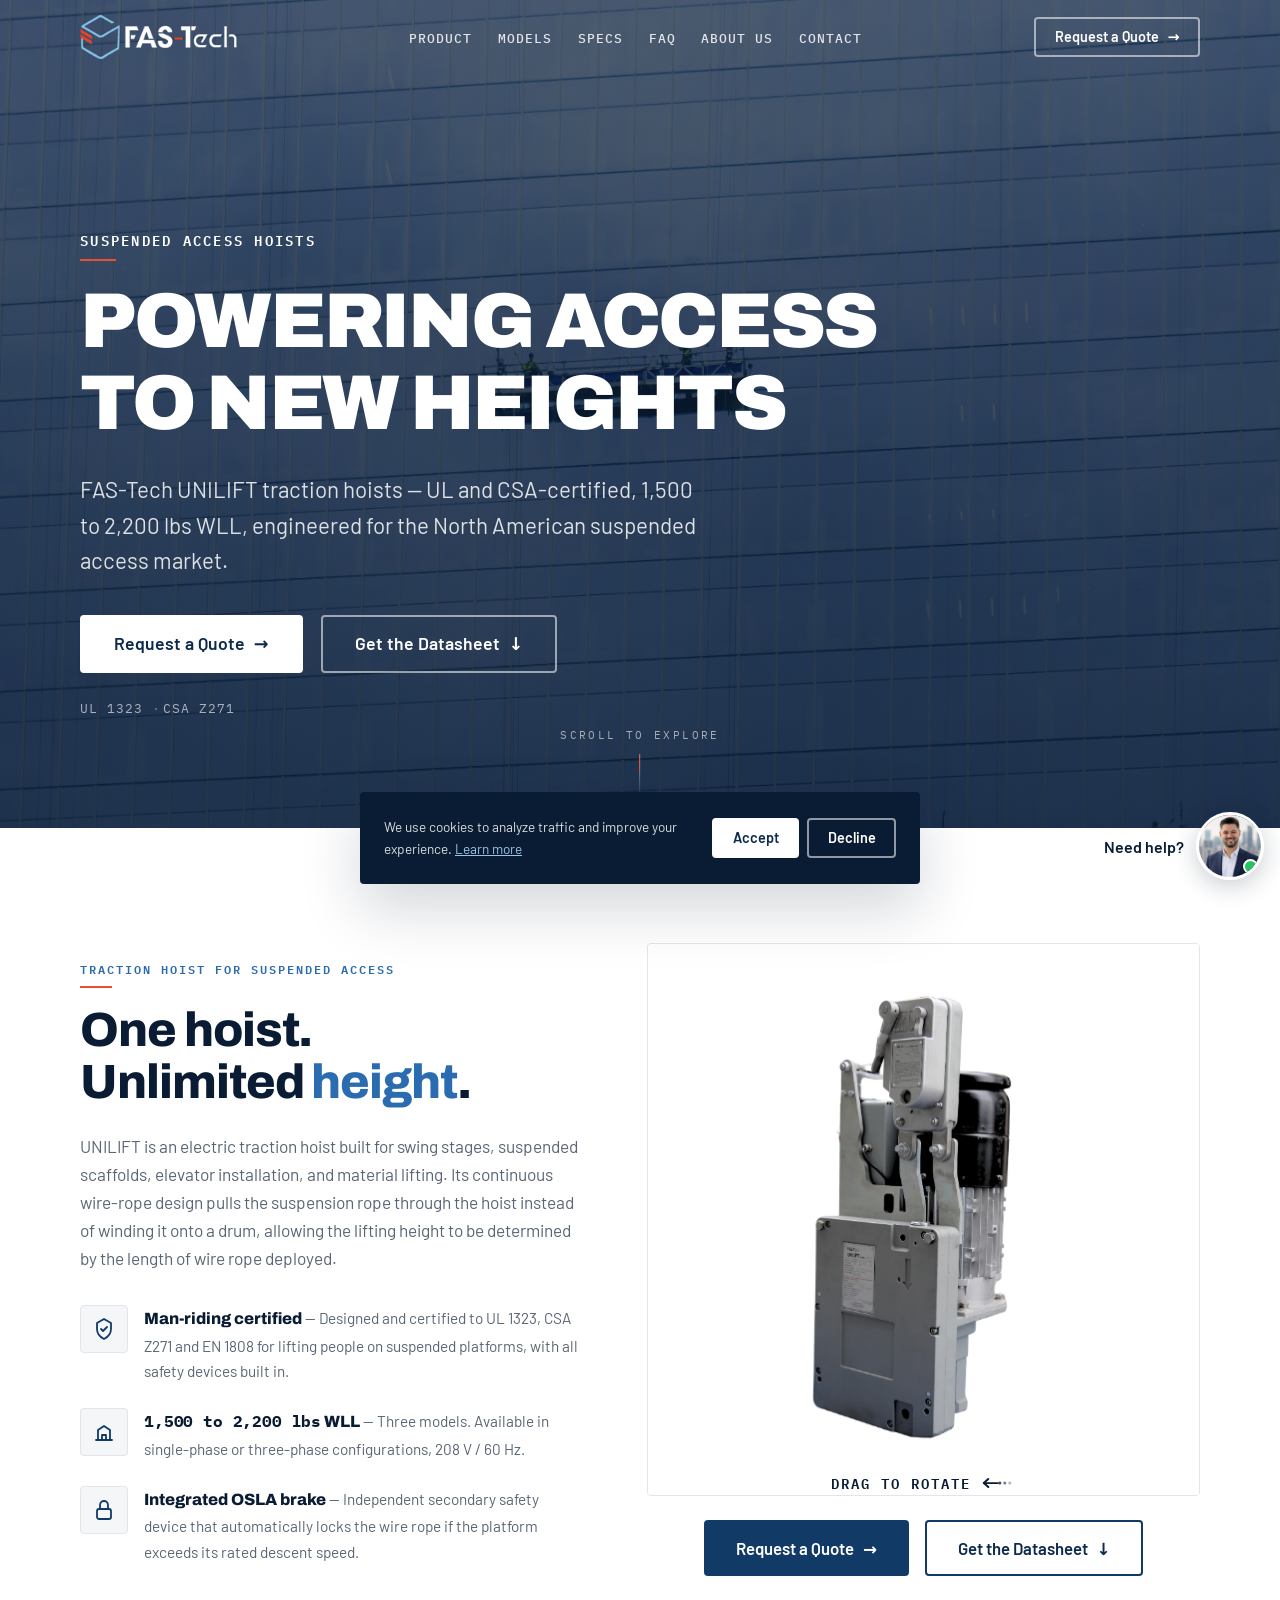
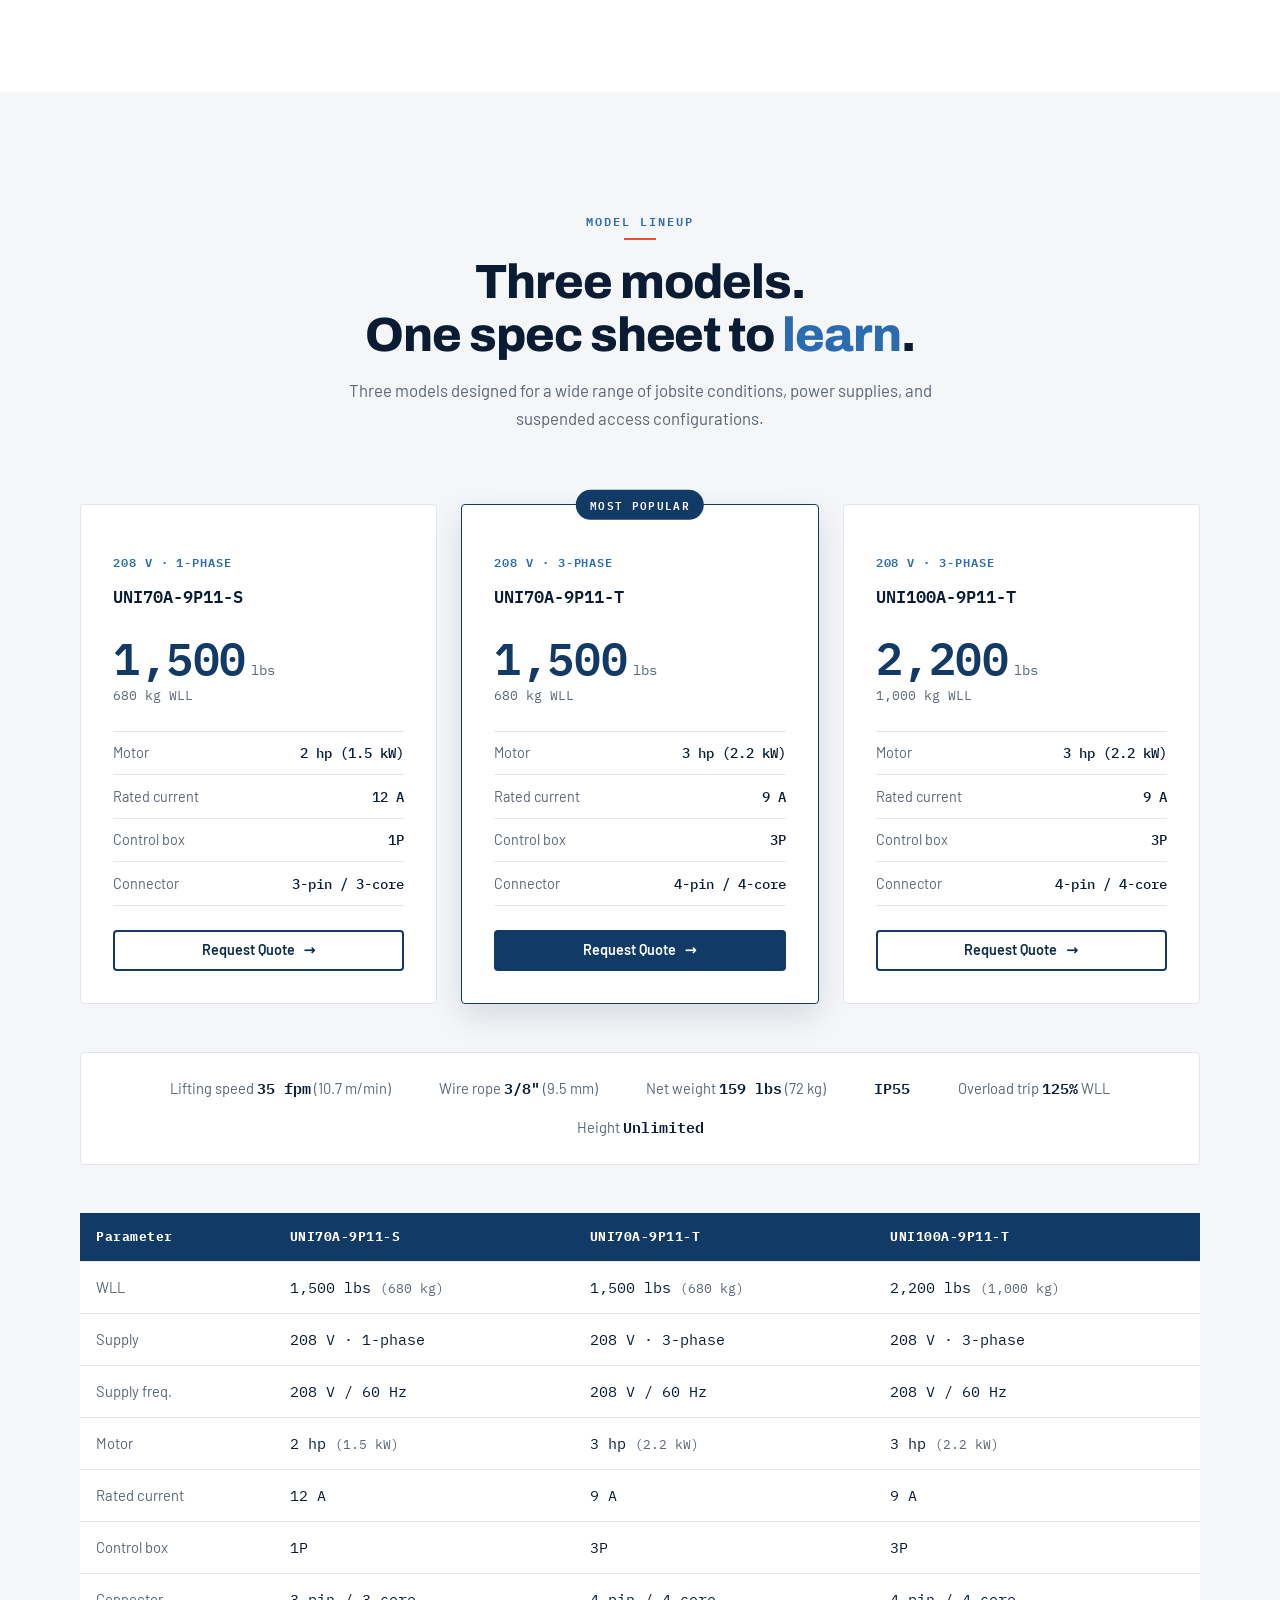
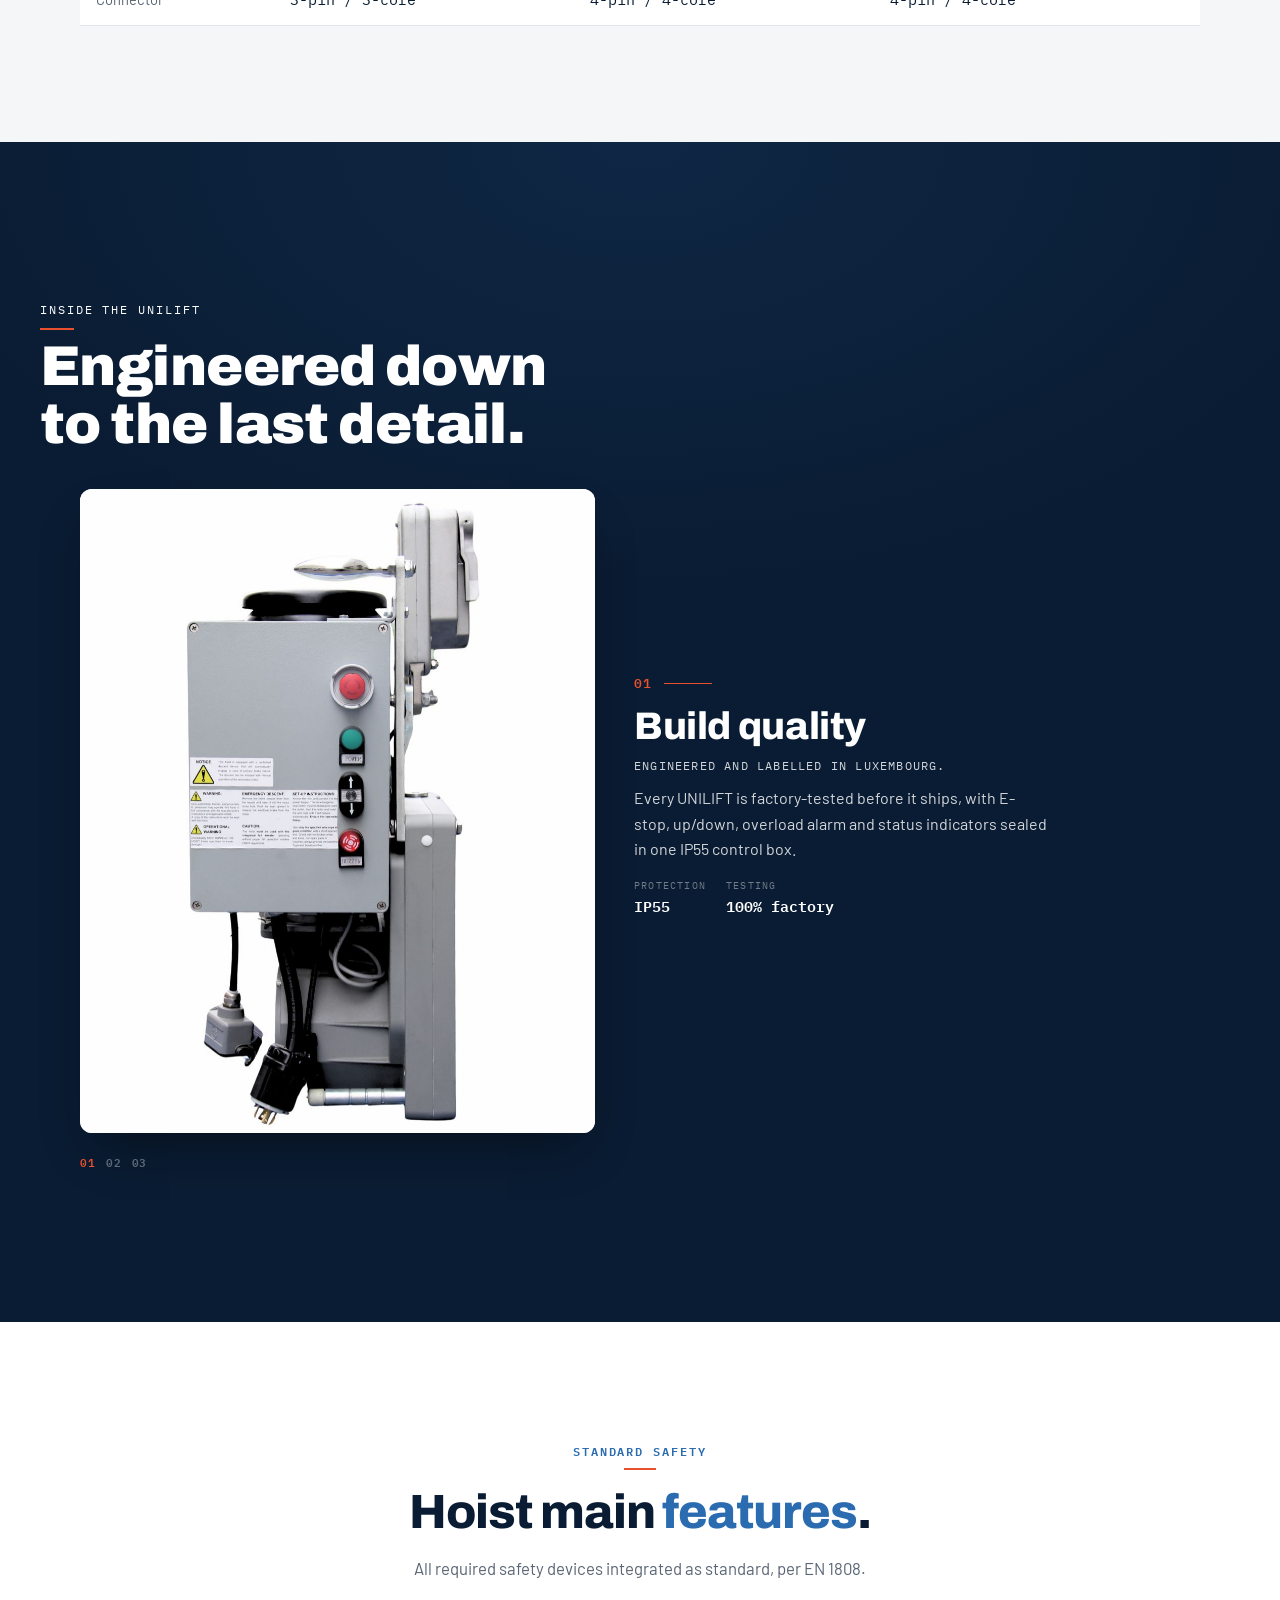
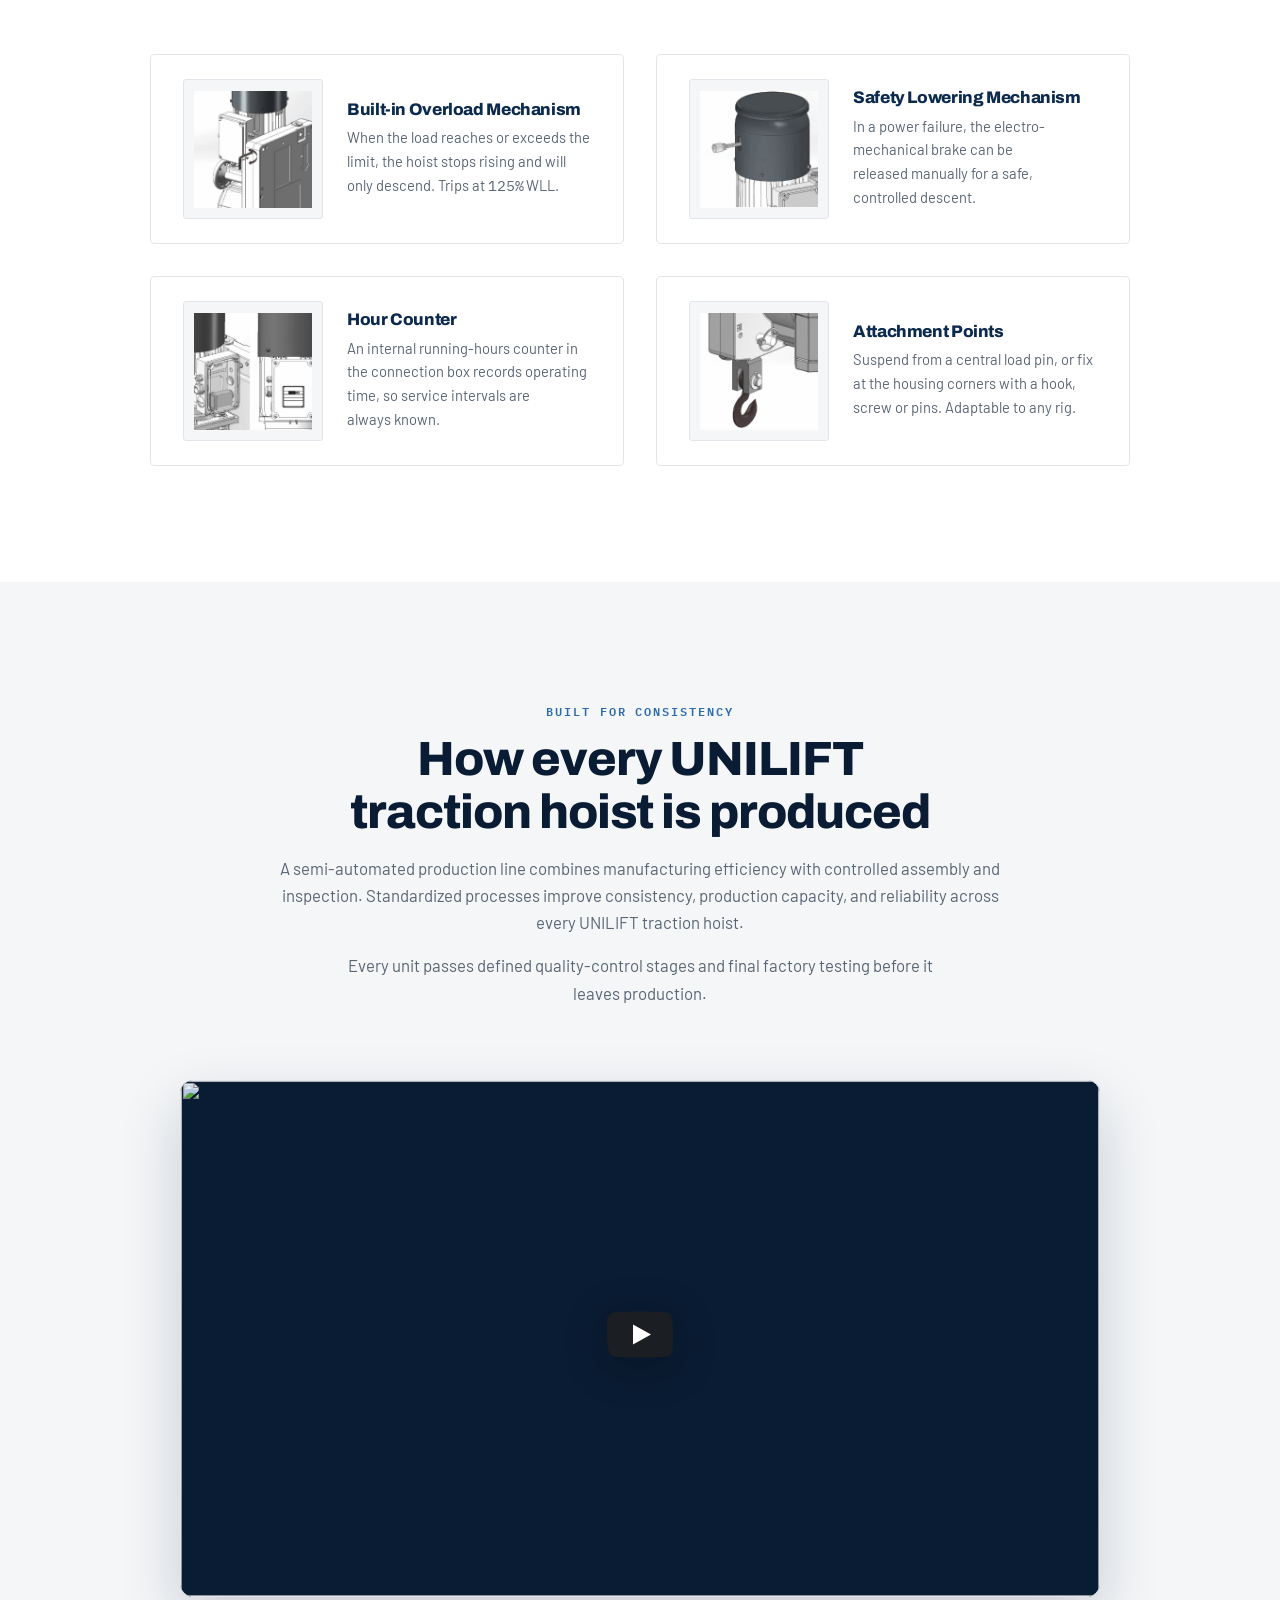
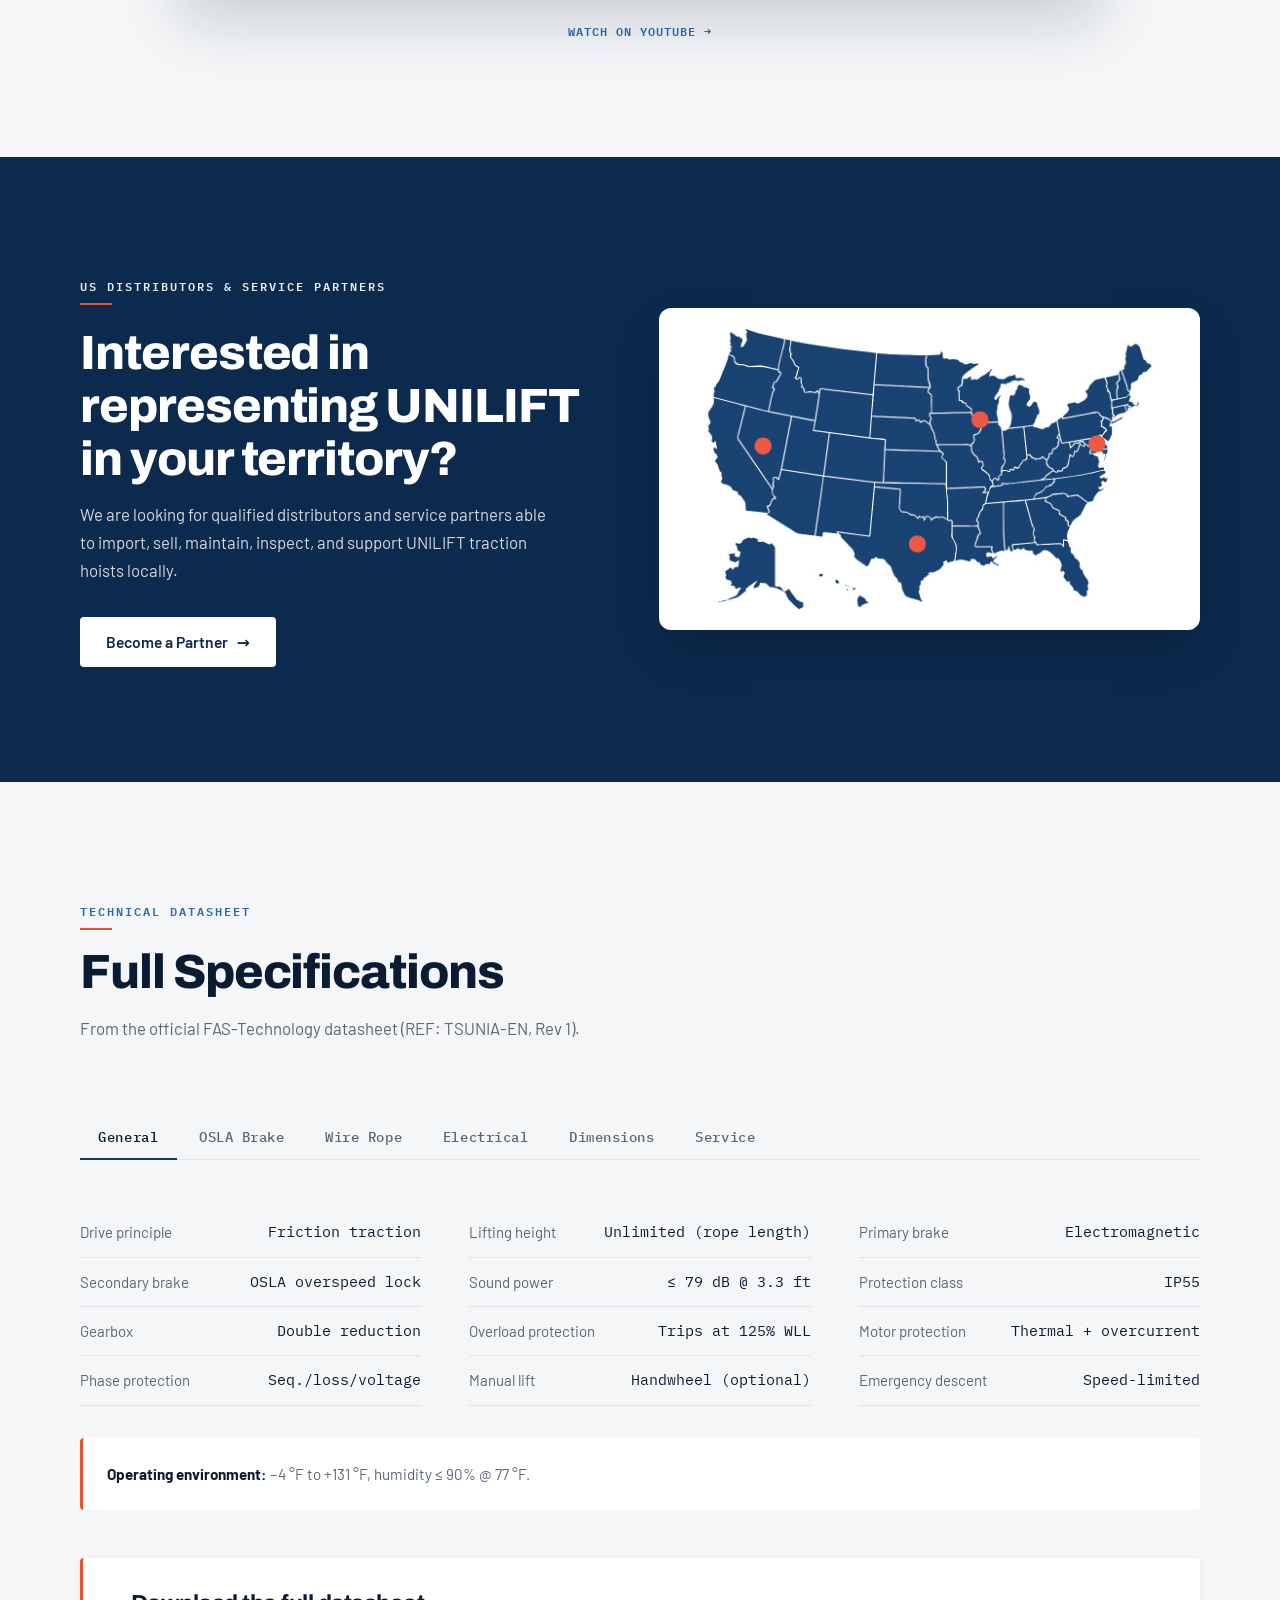
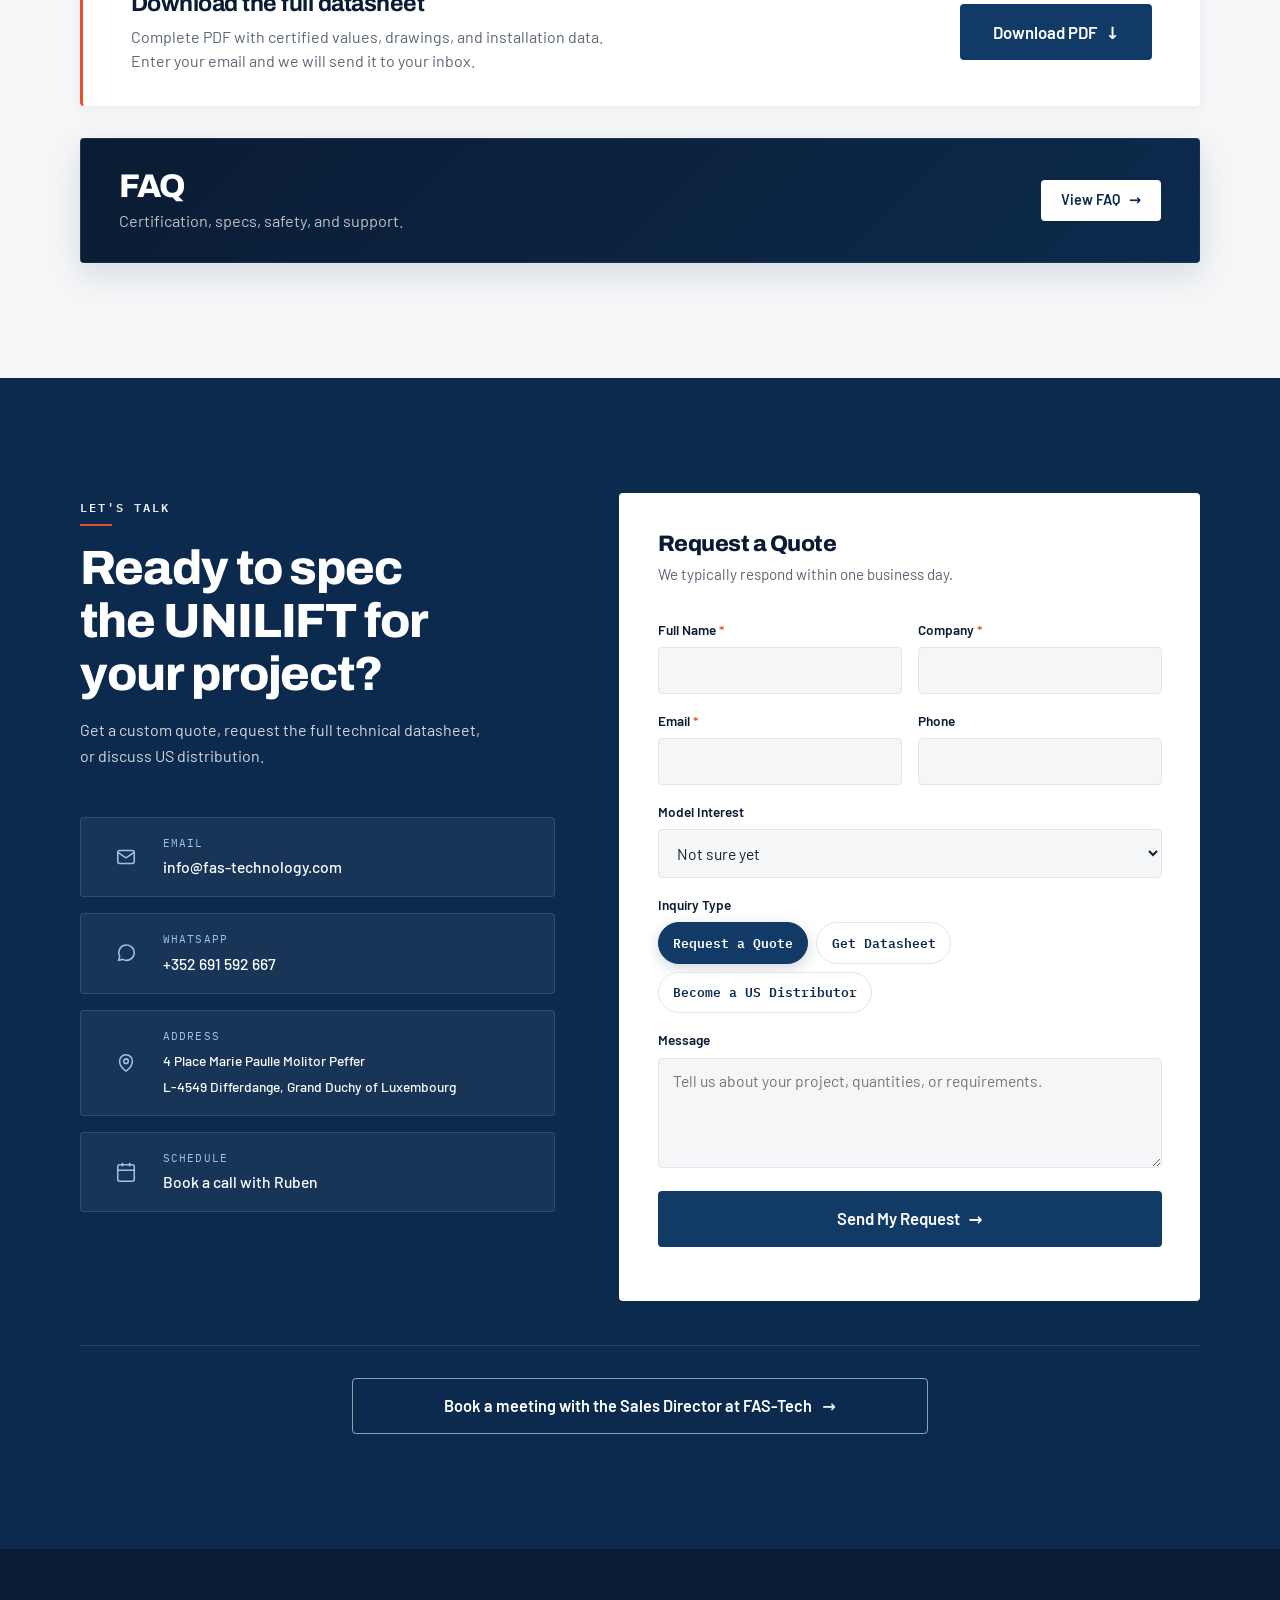
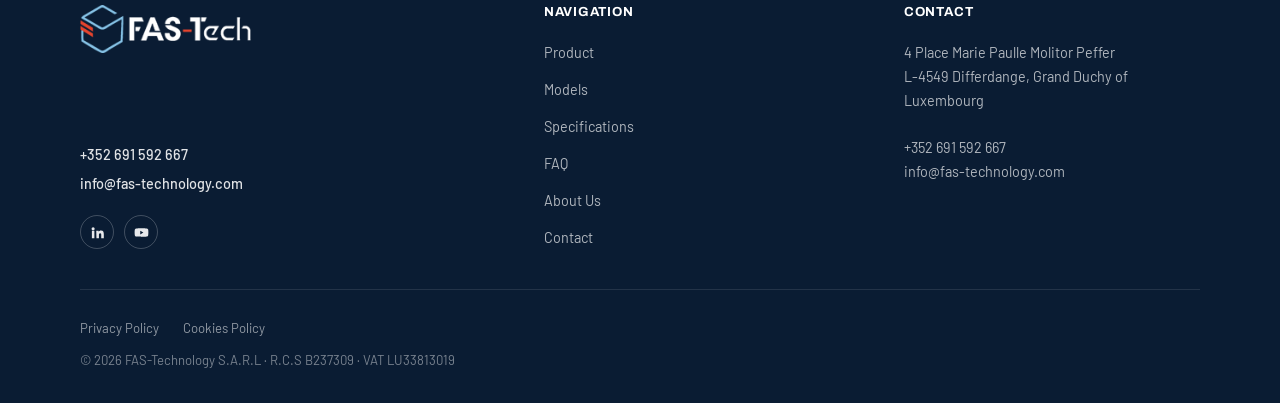
==== index.html @ 9194ef0f "Add favicon and social image metadata for search branding. Google showed a generic globe icon becaus" ====
<!DOCTYPE html>
<html lang="en">
<head>
  <meta charset="UTF-8">
  <meta name="viewport" content="width=device-width, initial-scale=1.0">

  <!-- Primary SEO -->
  <title>FAS-Tech UNILIFT | Traction Hoist USA | UL 1323 Man-Riding Hoist</title>
  <meta name="description" content="FAS-Tech (FAS-Technology) UNILIFT traction hoist for the US market. UL 1323 listed, CSA Z271 certified, 1,500–2,200 lbs WLL, unlimited lift height. Request a quote.">
  <meta name="robots" content="index, follow">
  <meta name="author" content="FAS-Technology S.A.R.L">
  <link rel="canonical" href="https://www.fas-tech.us/">
  <link rel="alternate" hreflang="en-us" href="https://www.fas-tech.us/">
  <link rel="alternate" hreflang="x-default" href="https://www.fas-tech.us/">

  <!-- Open Graph -->
  <meta property="og:type" content="website">
  <meta property="og:url" content="https://www.fas-tech.us/">
  <meta property="og:title" content="FAS-Tech UNILIFT | Traction Hoist USA | UL 1323 Man-Riding Hoist">
  <meta property="og:description" content="FAS-Tech UNILIFT traction hoists for the US market. UL 1323 listed, man-riding certified, unlimited lift height.">
  <meta property="og:image" content="https://www.fas-tech.us/assets/photos/1.webp">
  <meta property="og:site_name" content="FAS-Tech">
  <meta property="og:locale" content="en_US">
  <meta name="twitter:card" content="summary_large_image">
  <meta name="twitter:title" content="FAS-Tech UNILIFT | Traction Hoist USA">
  <meta name="twitter:description" content="FAS-Tech UNILIFT traction hoists. UL 1323 listed, man-riding certified, built for the US jobsite.">
  <meta name="twitter:image" content="https://www.fas-tech.us/assets/photos/1.webp">
  <meta name="theme-color" content="#0A1C33">
  <link rel="icon" href="/favicon.ico" sizes="48x48">
  <link rel="icon" type="image/png" href="/favicon-32.png" sizes="32x32">
  <link rel="icon" type="image/png" href="/favicon-48.png" sizes="48x48">
  <link rel="apple-touch-icon" href="/apple-touch-icon.png">
  <meta property="og:image:width" content="1286">
  <meta property="og:image:height" content="1563">
  <meta property="og:image:alt" content="FAS-Tech UNILIFT traction hoist on a US jobsite">

  <!-- SITE-DATA-START -->
  <script type="application/json" id="site-data">
{
  "global": {
    "companyName": "FAS-Technology S.A.R.L",
    "brandName": "FAS-Technology",
    "address": {
      "street": "4 Place Marie Paulle Molitor Peffer",
      "postalCode": "L-4549",
      "city": "Differdange",
      "country": "Grand Duchy of Luxembourg",
      "display": "4 Place Marie Paulle Molitor Peffer<br>L-4549 Differdange, Grand Duchy of Luxembourg"
    },
    "phone": "+352 691 592 667",
    "phoneTel": "+352691592667",
    "whatsapp": "+352691592667",
    "email": "info@fas-technology.com",
    "leadEmail": "ruben.dacosta@fas-technology.com",
    "WEB3FORMS_ACCESS_KEY": "5519fb35-d0ae-47e6-a87a-fc3fe816204e",
    "rcs": "B237309",
    "vat": "LU33813019",
    "copyrightYear": "2026",
    "social": {
      "linkedin": "https://www.linkedin.com/company/26258075",
      "youtube": "https://www.youtube.com/channel/UC3aVqagmLcEgvphduGfdfrg"
    },
    "manufacturerUrl": "https://www.fas-technology.com",
    "SITE_URL": "https://www.fas-tech.us",
    "GA4_ID": "G-XXXXXXXXXX",
    "GADS_ID": "AW-XXXXXXXXXX",
    "navCta": "Request a Quote",
    "booking": {
      "enabled": true,
      "title": "Book a call with Ruben",
      "description": "Choose a time on Google Calendar. Opens in a new tab.",
      "duration": "30 min",
      "ctaLabel": "Book the meeting",
      "url": "https://calendar.app.google/mW9E6MMiYVTWegwN6"
    },
    "rep": {
      "name": "Ruben da Costa",
      "title": "Sales Director at FAS-Tech",
      "email": "ruben.dacosta@fas-technology.com",
      "whatsapp": "352691592667",
      "avatar": "assets/cararuben.png",
      "avatarLg": "assets/cararuben.png"
    },
    "datasheetPdf": "assets/docs/UNILIFT_Datasheet_TSUNIA-EN.pdf",
    "seo": {
      "title": "FAS-Tech UNILIFT | Traction Hoist USA | UL 1323 Man-Riding Hoist",
      "description": "FAS-Tech (FAS-Technology) UNILIFT traction hoist for the US market. UL 1323 listed, CSA Z271 certified, 1,500–2,200 lbs WLL, unlimited lift height. Request a quote.",
      "ogTitle": "FAS-Tech UNILIFT | Traction Hoist USA | UL 1323 Man-Riding Hoist",
      "ogDescription": "FAS-Tech UNILIFT traction hoists for the US market. UL 1323 listed, man-riding certified, unlimited lift height.",
      "ogImage": "assets/photos/1.webp",
      "twitterTitle": "FAS-Tech UNILIFT | Traction Hoist USA",
      "twitterDescription": "FAS-Tech UNILIFT traction hoists. UL 1323 listed, man-riding certified, built for the US jobsite."
    },
    "productSchema": {
      "name": "UNILIFT Traction Hoist Range",
      "description": "Electric wire-rope traction hoist for man-riding and material lifting. UL 1323 listed, CSA Z271 certified, EN 1808:2015. Unlimited lift height.",
      "image": "assets/photos/1.webp",
      "category": "Traction Hoist"
    },
    "contact": {
      "kicker": "Let's Talk",
      "title": "Ready to spec the UNILIFT for your project?",
      "intro": "Get a custom quote, request the full technical datasheet, or discuss US distribution."
    }
  },
  "hero": {
    "kicker": "Suspended Access Hoists",
    "titleLines": [
      "POWERING ACCESS",
      "TO NEW HEIGHTS"
    ],
    "subtitle": "FAS-Tech UNILIFT traction hoists — UL and CSA-certified, 1,500 to 2,200 lbs WLL, engineered for the North American suspended access market.",
    "primaryCta": "Request a Quote",
    "secondaryCta": "Get the Datasheet",
    "backgroundImage": "assets/pexels-thomas-parker-1272388137-26935835-1.jpg",
    "scrollLabel": "Scroll to explore",
    "certifications": [
      "UL 1323",
      "CSA Z271"
    ]
  },
  "product": {
    "kicker": "TRACTION HOIST FOR SUSPENDED ACCESS ",
    "headingHtml": "One hoist.<br>Unlimited <span class=\"hl\">height</span>.",
    "intro": "UNILIFT is an electric traction hoist built for swing stages, suspended scaffolds, elevator installation, and material lifting. Its continuous wire-rope design pulls the suspension rope through the hoist instead of winding it onto a drum, allowing the lifting height to be determined by the length of wire rope deployed.",
    "points": [
      {
        "title": "Man-riding certified",
        "line": " — Designed and certified to UL 1323, CSA Z271 and EN 1808 for lifting people on suspended platforms, with all safety devices built in."
      },
      {
        "titleHtml": "<span class=\"num\">1,500 to 2,200 lbs</span> WLL",
        "line": " — Three models. Available in single-phase or three-phase configurations, 208 V / 60 Hz."
      },
      {
        "title": "Integrated OSLA brake",
        "line": " — Independent secondary safety device that automatically locks the wire rope if the platform exceeds its rated descent speed."
      }
    ]
  },
  "features": {
    "kicker": "Standard Safety",
    "headingHtml": "Hoist main <span class=\"hl\">features</span>.",
    "subline": "All required safety devices integrated as standard, per EN 1808.",
    "items": [
      {
        "image": "assets/features/overload.png",
        "imageAlt": "Built-in overload mechanism on the UNILIFT hoist",
        "title": "Built-in Overload Mechanism",
        "descriptionHtml": "When the load reaches or exceeds the limit, the hoist stops rising and will only descend. Trips at <span class=\"num\">125%</span> WLL."
      },
      {
        "image": "assets/features/lowering.png",
        "imageAlt": "Manual safety lowering mechanism on the UNILIFT hoist",
        "title": "Safety Lowering Mechanism",
        "descriptionHtml": "In a power failure, the electro-mechanical brake can be released manually for a safe, controlled descent."
      },
      {
        "image": "assets/features/hour-counter.png",
        "imageAlt": "Hour counter in the UNILIFT connection box",
        "title": "Hour Counter",
        "descriptionHtml": "An internal running-hours counter in the connection box records operating time, so service intervals are always known."
      },
      {
        "image": "assets/features/attachment.png",
        "imageAlt": "UNILIFT attachment points and suspension options",
        "title": "Attachment Points",
        "descriptionHtml": "Suspend from a central load pin, or fix at the housing corners with a hook, screw or pins. Adaptable to any rig."
      }
    ]
  },
  "closeups": {
    "kicker": "INSIDE THE UNILIFT",
    "heading": "Engineered down to the last detail.",
    "items": [
      {
        "step": "01",
        "title": "Build quality",
        "subline": "Engineered and labelled in Luxembourg.",
        "text": "Every UNILIFT is factory-tested before it ships, with E-stop, up/down, overload alarm and status indicators sealed in one IP55 control box.",
        "chip": "IP55 CONTROL BOX",
        "specs": [
          {
            "k": "Protection",
            "v": "IP55"
          },
          {
            "k": "Testing",
            "v": "100% factory"
          }
        ],
        "image": "assets/Front panel of the UNILIFT traction hoist.jpg",
        "imageAlt": "UNILIFT control box with E-stop and FAS-Tech nameplate",
        "mobileImage": "assets/Front panel of the UNILIFT traction hoist-1.jpg",
        "mobileImageAlt": "UNILIFT control box with E-stop and FAS-Tech nameplate"
      },
      {
        "step": "02",
        "title": "The OSLA overspeed lock",
        "subline": "Independent mechanical safety, always fitted.",
        "text": "Mounted above the rope inlet, the OSLA secondary brake grips the rope on breakage or overspeed. Fully mechanical and independent, it needs no power to arrest a fall.",
        "chip": "OSLA SECONDARY BRAKE",
        "specs": [
          {
            "k": "Locking speed",
            "v": "98 ft/min"
          },
          {
            "k": "Locking distance",
            "v": "<= 10.2 in"
          }
        ],
        "image": "assets/OSLA Secondary Safety device.jpg",
        "imageAlt": "Close-up of the OSLA overspeed lock at the top of the hoist",
        "mobileImage": "assets/OSLA Secondary Safety device-1.jpg",
        "mobileImageAlt": "Close-up of the OSLA overspeed lock at the top of the hoist"
      },
      {
        "step": "03",
        "title": "Built to be serviced",
        "subline": "Connected for the jobsite, designed for uptime.",
        "text": "Built for demanding jobsites to minimize repairs and downtime. An integrated hour meter supports accurate maintenance records, while the familiar 500-hour overhaul cycle requires no specialized tools.",
        "chip": "3P POWER CONNECTOR",
        "specs": [
          {
            "k": "Service interval",
            "v": "100 h"
          },
          {
            "k": "Overhaul cycle",
            "v": "500 h"
          }
        ],
        "image": "assets/inside unilift traction hoist-1.jpg",
        "imageAlt": "UNILIFT power connector and service connection detail",
        "mobileImage": "assets/inside unilift traction hoist.jpg",
        "mobileImageAlt": "UNILIFT power connector and service connection detail"
      }
    ]
  },
  "models": {
    "kicker": "Model Lineup",
    "headingHtml": "Three models.<br>One spec sheet to <span class=\"hl\">learn</span>.",
    "subline": "Three models designed for a wide range of jobsite conditions, power supplies, and suspended access configurations.",
    "models": [
      {
        "ref": "UNI70A-9P11-S",
        "phaseLabel": "208 V · 1-PHASE",
        "wllLbs": "1,500",
        "wllLbsRaw": 1500,
        "wllKg": "680 kg WLL",
        "wllKgMetric": "680 kg",
        "supply": "208 V · 1-phase",
        "supplyFreq": "208 V / 60 Hz",
        "motorHp": "2 hp",
        "motorKw": "1.5 kW",
        "motorDisplay": "2 hp (1.5 kW)",
        "ratedCurrent": "12 A",
        "controlBox": "1P",
        "connector": "3-pin / 3-core",
        "featured": false,
        "ctaVariant": "outline",
        "ctaLabel": "Request Quote",
        "ctaId": "quote-UNI70A-S",
        "formOption": "UNI70A-9P11-S, 1,500 lbs, Single-Phase"
      },
      {
        "ref": "UNI70A-9P11-T",
        "phaseLabel": "208 V · 3-PHASE",
        "wllLbs": "1,500",
        "wllLbsRaw": 1500,
        "wllKg": "680 kg WLL",
        "wllKgMetric": "680 kg",
        "supply": "208 V · 3-phase",
        "supplyFreq": "208 V / 60 Hz",
        "motorHp": "3 hp",
        "motorKw": "2.2 kW",
        "motorDisplay": "3 hp (2.2 kW)",
        "ratedCurrent": "9 A",
        "controlBox": "3P",
        "connector": "4-pin / 4-core",
        "featured": true,
        "ribbon": "Most Popular",
        "ctaVariant": "primary",
        "ctaLabel": "Request Quote",
        "ctaId": "quote-UNI70A-T",
        "formOption": "UNI70A-9P11-T, 1,500 lbs, Three-Phase"
      },
      {
        "ref": "UNI100A-9P11-T",
        "phaseLabel": "208 V · 3-PHASE",
        "wllLbs": "2,200",
        "wllLbsRaw": 2200,
        "wllKg": "1,000 kg WLL",
        "wllKgMetric": "1,000 kg",
        "supply": "208 V · 3-phase",
        "supplyFreq": "208 V / 60 Hz",
        "motorHp": "3 hp",
        "motorKw": "2.2 kW",
        "motorDisplay": "3 hp (2.2 kW)",
        "ratedCurrent": "9 A",
        "controlBox": "3P",
        "connector": "4-pin / 4-core",
        "featured": false,
        "ctaVariant": "outline",
        "ctaLabel": "Request Quote",
        "ctaId": "quote-UNI100A-T",
        "formOption": "UNI100A-9P11-T, 2,200 lbs, Three-Phase"
      }
    ],
    "sharedStrip": [
      {
        "label": "Lifting speed",
        "valueHtml": "<strong>35 fpm</strong> (10.7 m/min)"
      },
      {
        "label": "Wire rope",
        "valueHtml": "<strong>3/8\"</strong> (9.5 mm)"
      },
      {
        "label": "Net weight",
        "valueHtml": "<strong>159 lbs</strong> (72 kg)"
      },
      {
        "valueHtml": "<strong>IP55</strong>"
      },
      {
        "label": "Overload trip",
        "valueHtml": "<strong>125%</strong> WLL"
      },
      {
        "label": "Height",
        "valueHtml": "<strong>Unlimited</strong>"
      }
    ]
  },
  "specs": {
    "kicker": "Technical Datasheet",
    "heading": "Full Specifications",
    "subline": "From the official FAS-Technology datasheet (REF: TSUNIA-EN, Rev 1).",
    "downloadTitle": "Download the full datasheet",
    "downloadText": "Complete PDF with certified values, drawings, and installation data. Enter your email and we will send it to your inbox.",
    "downloadCta": "Download PDF",
    "tabs": [
      {
        "id": "general",
        "label": "General",
        "items": [
          {
            "label": "Drive principle",
            "value": "Friction traction"
          },
          {
            "label": "Lifting height",
            "value": "Unlimited (rope length)"
          },
          {
            "label": "Primary brake",
            "value": "Electromagnetic"
          },
          {
            "label": "Secondary brake",
            "value": "OSLA overspeed lock"
          },
          {
            "label": "Sound power",
            "value": "≤ 79 dB @ 3.3 ft"
          },
          {
            "label": "Protection class",
            "value": "IP55"
          },
          {
            "label": "Gearbox",
            "value": "Double reduction"
          },
          {
            "label": "Overload protection",
            "value": "Trips at 125% WLL"
          },
          {
            "label": "Motor protection",
            "value": "Thermal + overcurrent"
          },
          {
            "label": "Phase protection",
            "value": "Seq./loss/voltage"
          },
          {
            "label": "Manual lift",
            "value": "Handwheel (optional)"
          },
          {
            "label": "Emergency descent",
            "value": "Speed-limited"
          }
        ],
        "calloutHtml": "<strong>Operating environment:</strong> &minus;4 &deg;F to +131 &deg;F, humidity &le; 90% @ 77 &deg;F."
      },
      {
        "id": "osla",
        "label": "OSLA Brake",
        "items": [
          {
            "label": "Type",
            "value": "Independent mechanical"
          },
          {
            "label": "Working load limit",
            "valueHtml": "2,200 lbs <span class=\"metric\">(1,000 kg)</span>"
          },
          {
            "label": "Rope diameter",
            "valueHtml": "3/8\" <span class=\"metric\">(9.5 mm)</span>"
          },
          {
            "label": "Locking speed",
            "value": "98 ft/min"
          },
          {
            "label": "Locking distance",
            "value": "≤ 10.2 in"
          },
          {
            "label": "Reset",
            "value": "Manual only"
          },
          {
            "label": "Overhaul cycle",
            "value": "500 h @ 98 ft/min"
          }
        ],
        "calloutHtml": "<strong>Important:</strong> The OSLA automatically locks the wire rope on rope breakage or overspeed. It must always remain fitted; the hoist cannot operate without it."
      },
      {
        "id": "rope",
        "label": "Wire Rope",
        "items": [
          {
            "label": "Construction",
            "value": "5xK19S-SFC, fibre core"
          },
          {
            "label": "Diameter",
            "valueHtml": "3/8\" <span class=\"metric\">(9.5 mm)</span>"
          },
          {
            "label": "Min. breaking force",
            "valueHtml": "16,200 lbf <span class=\"metric\">(72.1 kN)</span>"
          },
          {
            "label": "Tensile strength",
            "valueHtml": "313 ksi <span class=\"metric\">(2,160 MPa)</span>"
          },
          {
            "label": "Lay",
            "value": "Right-hand"
          },
          {
            "label": "Reel length range",
            "value": "328 to 1,312 ft"
          },
          {
            "label": "End termination",
            "value": "Crimped alu sleeve"
          },
          {
            "label": "Approval",
            "value": "FAS authorised only"
          }
        ],
        "calloutHtml": "<strong>Safety:</strong> Use only FAS-Technology authorised 3/8\" (9.5 mm) steel wire rope in good condition."
      },
      {
        "id": "electrical",
        "label": "Electrical",
        "items": [
          {
            "label": "Main switch",
            "value": "Required"
          },
          {
            "label": "RCD/ELCB",
            "value": "≤ 30 mA"
          },
          {
            "label": "Overcurrent protection",
            "value": "Type C fuse"
          },
          {
            "label": "Generator sizing",
            "value": "≥ 3× rated power"
          },
          {
            "label": "Connector",
            "value": "3-pin (1P) / 4-pin (3P)"
          }
        ],
        "cableTable": {
          "heading": "Supply cable by working height (AWG)",
          "columns": [
            "164 ft (50 m)",
            "328 ft (100 m)",
            "656 ft (200 m)"
          ],
          "rowLabel": "Cable",
          "values": [
            "16 AWG",
            "14 AWG",
            "12 AWG"
          ]
        },
        "calloutHtml": "<strong>Note:</strong> Electrical connection must comply with applicable national standards; supply voltage and frequency must match the hoist nameplate."
      },
      {
        "id": "dimensions",
        "label": "Dimensions",
        "items": [
          {
            "label": "Overall width",
            "valueHtml": "11.8 in <span class=\"metric\">(300 mm)</span>"
          },
          {
            "label": "Overall height",
            "valueHtml": "30.2 in <span class=\"metric\">(767 mm)</span>"
          },
          {
            "label": "Mounting holes",
            "valueHtml": "1 × &Oslash;0.65 in"
          },
          {
            "label": "Fixing",
            "value": "5/8\" pin / M16-8.8"
          },
          {
            "label": "Orientations",
            "value": "Front / lateral / inverted"
          },
          {
            "label": "Flat install",
            "value": "Not permitted"
          }
        ],
        "calloutHtml": "<strong>Note:</strong> Dimensions are nominal. Refer to the drawing and to FAS-Technology for installation-specific values."
      },
      {
        "id": "service",
        "label": "Service",
        "items": [
          {
            "label": "Gear oil",
            "value": "Mobil SHC 632 synth."
          },
          {
            "label": "Oil capacity",
            "valueHtml": "1.6 qt <span class=\"metric\">(1.5 L)</span>"
          },
          {
            "label": "Oil temp range",
            "value": "&minus;22 to +140 &deg;F"
          },
          {
            "label": "Brake clearance",
            "value": "0.012 to 0.016 in"
          },
          {
            "label": "Service interval",
            "value": "100 h / per site / annual"
          },
          {
            "label": "Overhaul cycle",
            "value": "500 working hours"
          }
        ],
        "calloutHtml": "<strong>Certifications:</strong> UL 1323 &middot; CSA Z271 &middot; EN 1808:2015 &middot; EN 60204-1."
      }
    ]
  },
  "applications": {
    "items": [
      {
        "numeral": "01",
        "kicker": "Application 01",
        "title": "Elevator installation",
        "line": "Lift crews and materials in the shaft during install, with unlimited height on the rope you deploy.",
        "image": "assets/context/app-1.webp"
      },
      {
        "numeral": "02",
        "kicker": "Application 02",
        "title": "Suspended platforms & facade access",
        "line": "Swing stages and BMU rigs for cleaning, caulking, painting and inspection on high-rise facades.",
        "image": "assets/context/app-2.webp"
      },
      {
        "numeral": "03",
        "kicker": "Application 03",
        "title": "Material lifting",
        "line": "Fast, compact vertical material handling. At 159 lbs the hoist is easy to move site to site.",
        "image": "assets/context/app-3.webp"
      },
      {
        "numeral": "04",
        "kicker": "Application 04",
        "title": "Windmill / turbine tower access",
        "line": "Reliable, repeatable vertical access inside the tower for maintenance crews at extreme height.",
        "image": "assets/context/app-4.jpg"
      }
    ]
  },
  "faq": {
    "seo": {
      "title": "FAQ | FAS-Tech UNILIFT Traction Hoist | UL 1323 USA",
      "description": "FAS-Tech UNILIFT FAQ: US certification (UL 1323, CSA Z271), specifications, safety systems, competitor comparisons, and distributor support."
    },
    "titleHtml": "FAQ <span class=\"faq__title-accent\">UNILIFT</span>",
    "intro": "Certification, specifications, safety, and support, answered in one place.",
    "bannerLabel": "FAQ",
    "bannerSub": "Certification, specs, safety, and support.",
    "bannerCta": "View FAQ",
    "items": [
      {
        "category": "CERTIFICATION & U.S. MARKET",
        "question": "Is UNILIFT certified for use in the United States and Canada?",
        "answer": "Yes. North American UNILIFT models are certified to UL 1323 and CSA Z271 for powered suspended scaffold and suspended access applications.\n\nCertification applies to the specified hoist model and configuration. Always verify the certification markings, voltage, capacity, and serial number shown on the equipment nameplate."
      },
      {
        "category": "CERTIFICATION & U.S. MARKET",
        "question": "Is UNILIFT certified for lifting people?",
        "answer": "Yes. UNILIFT is designed and certified for personnel lifting on powered suspended scaffolds, swing stages, and suspended access platforms.\n\n“Man-riding hoist” is commonly used internationally. In the United States, “personnel-lifting traction hoist” or “powered suspended scaffold hoist” is more conventional.\n\nThe complete platform, rigging system, fall protection, and installation must also comply with applicable jobsite requirements."
      },
      {
        "category": "CERTIFICATION & U.S. MARKET",
        "question": "Does a UL-certified hoist make my suspended scaffold OSHA compliant?",
        "answer": "No single component makes the complete scaffold OSHA compliant.\n\nUNILIFT provides a certified hoist for integration into a properly designed suspended scaffold system. The complete installation must comply with OSHA 29 CFR 1926 Subpart L, applicable state and local requirements, and relevant standards such as ANSI/ASSP A10.8.\n\nThe employer, qualified person, and competent person remain responsible for system design, rigging, inspection, training, fall protection, and safe operation."
      },
      {
        "category": "SPECIFICATION & FIT",
        "question": "Which UNILIFT model do I need: single-phase or three-phase?",
        "answer": "UNILIFT is available in three North American configurations:\n\n1,500 lb capacity, 208 V single-phase\n1,500 lb capacity, 208 V three-phase\n2,200 lb capacity, 208 V three-phase\n\nThe single-phase model is suitable for jobsites where three-phase power is unavailable. Three-phase models offer lower current draw and include the maximum-capacity 2,200 lb configuration.\n\nModel selection should consider platform capacity, number of hoists, available power, working height, and cable length."
      },
      {
        "category": "SPECIFICATION & FIT",
        "question": "What is the maximum lifting height?",
        "answer": "UNILIFT has no fixed drum-capacity limit.\n\nThe wire rope passes continuously through the traction mechanism instead of winding onto a drum. Practical lifting height is therefore determined by the deployed wire rope, electrical cable, rigging arrangement, and jobsite requirements."
      },
      {
        "category": "SPECIFICATION & FIT",
        "question": "How large and heavy is the UNILIFT hoist?",
        "answer": "The North American UNILIFT weighs approximately 159 lb.\n\nIts nominal dimensions include:\n\nHeight: 30.2 inches\nWidth: 11.8 inches\nWire rope: 3/8 inch\nLifting speed: approximately 35 feet per minute\n\nRefer to the technical drawing before designing mounting brackets, stirrups, or platform interfaces."
      },
      {
        "category": "SPECIFICATION & FIT",
        "question": "Can UNILIFT replace a Tirak, Sky Climber, Spider, Power Climber, or Bisomac hoist?",
        "answer": "UNILIFT operates in the same powered suspended scaffold hoist category as Tirak, Sky Climber, Spider, Power Climber, and Bisomac equipment.\n\nA direct replacement cannot be assumed. Manufacturers may use different mounting interfaces, wire-rope constructions, electrical connectors, control systems, capacities, and safety devices.\n\nFAS-Tech can review your existing scaffold motor or traction hoist configuration and identify the required UNILIFT model, mounting arrangement, and electrical connection."
      },
      {
        "category": "SAFETY",
        "question": "What happens if the suspension rope breaks or the hoist overspeeds?",
        "answer": "UNILIFT includes an independent OSLA overspeed safety lock.\n\nIf the primary suspension rope fails or the platform exceeds the permitted descent speed, the OSLA automatically grips the independent safety wire rope and stops the platform.\n\nThe safety lock is factory-installed and electrically interlocked with the hoist."
      },
      {
        "category": "SAFETY",
        "question": "What happens if power fails during operation?",
        "answer": "The electromagnetic brake engages automatically and holds the load.\n\nA trained operator can use the manual brake-release system to perform a controlled emergency descent. The procedure must follow the operating manual and should only be performed by personnel trained on the equipment."
      },
      {
        "category": "SAFETY",
        "question": "Can I use any 3/8-inch wire rope?",
        "answer": "No. Matching the diameter alone is insufficient.\n\nUNILIFT must only operate with FAS-Tech-authorized 3/8-inch wire rope of the specified construction, strength, lay, and condition. Using an incompatible rope can reduce traction, damage the hoist, or prevent the safety system from operating correctly.\n\nDo not reuse rope from a Tirak, Sky Climber, Spider, Power Climber, or other scaffold hoist unless FAS-Tech has confirmed compatibility."
      },
      {
        "category": "OWNERSHIP & SUPPORT",
        "question": "What are the lead times and warranty?",
        "answer": "Both are confirmed with your quote, based on configuration and quantity. Send us your timeline and we'll come back with dates."
      },
      {
        "category": "OWNERSHIP & SUPPORT",
        "question": "Can our technicians service UNILIFT themselves?",
        "answer": "Qualified technicians can perform routine inspections and maintenance by following the UNILIFT service manual.\n\nThe hoist uses maintenance procedures familiar to suspended scaffold technicians and does not require proprietary service tools for standard work. An integrated hour meter supports accurate maintenance records, with routine service intervals and a 500-operating-hour overhaul cycle.\n\nMajor repairs and overhauls must be completed by trained and authorized personnel."
      },
      {
        "category": "OWNERSHIP & SUPPORT",
        "question": "Do you have U.S. distributors and service partners?",
        "answer": "FAS-Tech currently supports U.S. customers directly while developing its distributor and service network.\n\nContact FAS-Tech to confirm available sales, training, spare-parts, and technical-service coverage for your state. Distribution and service territories remain open for qualified suspended-access companies.\n\nThird-party company and product names are trademarks of their respective owners. They are referenced only to identify comparable equipment and compatibility considerations."
      },
      {
        "category": "COMPARE UNILIFT WITH LEADING SUSPENDED SCAFFOLD HOISTS",
        "question": "UNILIFT VS TIRAK TRACTION HOISTS",
        "answer": "UNILIFT operates in the same powered suspended access category as Tirak, Sky Climber, Spider, Power Climber, and BISOMAC traction hoists.\n\nEach manufacturer uses different capacities, wire ropes, mounting interfaces, controls, and safety systems. A competitor hoist should never be replaced without first confirming the complete platform configuration.\n\nTirak offers one of the broadest traction-hoist ranges in the industry, including electric and pneumatic models from approximately 700 to 5,500 lb. Comparable Tirak XE models include 1,500 and 2,200 lb configurations.\n\nUNILIFT focuses on the capacities most commonly required for North American suspended access: 1,500 lb in single-phase or three-phase and 2,200 lb in three-phase. This focused range supports swing stages, modular platforms, façade access, and elevator installation without requiring a different hoist family for each configuration."
      },
      {
        "category": "COMPARE UNILIFT WITH LEADING SUSPENDED SCAFFOLD HOISTS",
        "question": "UNILIFT VS SKY CLIMBER LNX AND COMPACT HOISTS",
        "answer": "Sky Climber LNX and Compact hoists are established options for conventional suspended scaffold applications. The LNX range includes capacities up to 1,500 lb, uses 5/16-inch wire rope, and operates at approximately 32 to 35 fpm.\n\nUNILIFT covers the same 1,500 lb application range while adding a 2,200 lb model for heavier platforms and equipment loads. Its 3/8-inch wire-rope system is standardized across the North American UNILIFT range."
      },
      {
        "category": "COMPARE UNILIFT WITH LEADING SUSPENDED SCAFFOLD HOISTS",
        "question": "UNILIFT VS SPIDER SC1000 AND SC1500 HOISTS",
        "answer": "Spider offers 1,000 and 1,500 lb electric traction hoists for standard suspended access work. Its range also includes battery-powered equipment and the specialized SC1500 GHS, which travels at up to 70 fpm for guided elevator applications.\n\nUNILIFT is designed for conventional 35 fpm suspended access and elevator installation, with capacities extending to 2,200 lb. It is suited to contractors who need higher rated capacity without moving to a specialized high-speed system."
      },
      {
        "category": "COMPARE UNILIFT WITH LEADING SUSPENDED SCAFFOLD HOISTS",
        "question": "UNILIFT VS POWER CLIMBER PC3 HOISTS",
        "answer": "The Power Climber PC3 range includes 1,000 and 1,500 lb models in 208 V single-phase and three-phase configurations. A 110 V, 1,000 lb version is also available. PC3 hoists use 5/16-inch wire rope and travel at approximately 35 fpm on 208 V power.\n\nUNILIFT begins at 1,500 lb and extends to 2,200 lb. It is positioned for contractors who prioritize higher platform capacity and use 208 V jobsite power rather than requiring a lower-capacity 110 V hoist."
      },
      {
        "category": "COMPARE UNILIFT WITH LEADING SUSPENDED SCAFFOLD HOISTS",
        "question": "UNILIFT VS BISOMAC 210 HOISTS",
        "answer": "The BISOMAC 210 is available in single-phase and three-phase configurations with capacities up to 1,500 lb. It is known for low-voltage performance, side-cover service access, and simplified maintenance.\n\nUNILIFT provides a comparable 1,500 lb range while adding a 2,200 lb three-phase model. An integrated hour meter supports accurate service records, and standard maintenance can be performed using familiar suspended scaffold hoist procedures and conventional workshop tools."
      },
      {
        "category": "COMPARE UNILIFT WITH LEADING SUSPENDED SCAFFOLD HOISTS",
        "question": "WHICH TRACTION HOIST IS RIGHT FOR YOUR APPLICATION?",
        "answer": "The correct hoist depends on more than rated capacity. Selection should consider:\n\nAvailable jobsite voltage and phase\nTotal suspended platform load\nNumber of hoists\nWire-rope specification\nMounting and stirrup interface\nLifting speed\nControl-system compatibility\nRequired safety devices\nU.S. or Canadian certification\nSpare-parts and service availability\n\nFAS-Tech can review your current Tirak, Sky Climber, Spider, Power Climber, or BISOMAC configuration and recommend the appropriate UNILIFT model and integration requirements.\n\nCompetitor names and trademarks belong to their respective owners. References are provided solely to identify comparable product categories and assist with equipment selection."
      }
    ]
  },
  "distributors": {
    "kicker": "US Distributors & Service Partners",
    "heading": "Interested in representing UNILIFT in your territory?",
    "line": "We are looking for qualified distributors and service partners able to import, sell, maintain, inspect, and support UNILIFT traction hoists locally.",
    "ctaLabel": "Become a Partner",
    "mapImage": "assets/distributors/us-map.png",
    "mapAlt": "United States map showing open UNILIFT distributor territories"
  },
  "manufacturing": {
    "kicker": "Built for consistency",
    "heading": "How every UNILIFT traction hoist is produced",
    "subline": "A semi-automated production line combines manufacturing efficiency with controlled assembly and inspection. Standardized processes improve consistency, production capacity, and reliability across every UNILIFT traction hoist.",
    "body": "Every unit passes defined quality-control stages and final factory testing before it leaves production.",
    "youtubeId": "fDMHHy-5_8Q",
    "youtubeUrl": "https://www.youtube.com/watch?v=fDMHHy-5_8Q"
  },
  "about": {
    "seo": {
      "title": "About FAS-Tech | FAS-Technology US — Traction Hoist Manufacturer",
      "description": "FAS-Tech (FAS-Technology S.A.R.L) engineers UL and CSA-certified UNILIFT traction hoists for the US and Canada. Learn about our company, certifications, and support."
    },
    "hero": {
      "kicker": "WHO WE ARE",
      "titleLine1": "ENGINEERED ACCESS.",
      "titleLine2": "BUILT FOR THE REAL WORLD.",
      "backgroundImage": "assets/context/hero.webp"
    },
    "story": {
      "kicker": "OUR COMPANY",
      "heading": "Built for contractors who work at height",
      "lead": "FAS-Tech develops certified traction hoists, suspended access equipment, and lifting solutions for contractors, rental companies, elevator installers, and façade access professionals worldwide.",
      "body": "We combine European engineering, controlled manufacturing, and practical jobsite experience to deliver equipment that is safe, robust, and straightforward to maintain.",
      "support": "Our support extends beyond the product. From equipment selection and project engineering to technical documentation, training, spare parts, and after-sales service, we help customers keep their crews working and their projects moving.",
      "market": {
        "label": "North America",
        "text": "FAS-Tech provides UL and CSA-certified solutions designed around local power supplies, platform configurations, and jobsite requirements."
      },
      "image": "assets/WhatsApp Image 2026-07-13 at 22.08.34.jpeg",
      "imageAlt": "Technician on a suspended access platform above a city skyline"
    },
    "values": {
      "heading": "What drives us",
      "intro": "Three principles guide how we design equipment, support crews in the field, and stand behind every UNILIFT traction hoist.",
      "items": [
        {
          "num": "01",
          "label": "Certified safety",
          "line": "Equipment tested and certified to applicable North American and European standards, supported by documented quality controls and production inspections."
        },
        {
          "num": "02",
          "label": "Jobsite uptime",
          "line": "Robust equipment designed for demanding environments, familiar maintenance procedures, standard tools, and straightforward access to service parts."
        },
        {
          "num": "03",
          "label": "Responsive support",
          "line": "Application guidance, technical documentation, training, troubleshooting, and after-sales assistance throughout the equipment lifecycle."
        }
      ]
    },
    "certifications": {
      "kicker": "Certifications",
      "heading": "Tested to the standards that govern suspended access",
      "intro": "Safety and regulatory compliance are built into every UNILIFT traction hoist. Our North American and European models are tested and certified to the standards governing powered suspended access equipment in their respective markets.",
      "items": [
        {
          "code": "UL 1323",
          "description": "U.S. safety standard for portable hoists used on suspended scaffolds and swing stages. Covers construction, electrical safety, mechanical performance, braking systems, and operational reliability."
        },
        {
          "code": "CSA Z271",
          "description": "Canadian standard governing the design, manufacture, testing, and safe operation of suspended access equipment."
        },
        {
          "code": "Machinery Directive 2006/42/EC",
          "description": "European models comply with the essential health and safety requirements of the Machinery Directive and carry CE marking for placement on the European market."
        },
        {
          "code": "EN 1808:2015",
          "description": "European standard for suspended access equipment, covering design, construction, stability, safety devices, controls, testing, and protection against mechanical and electrical risks."
        }
      ]
    }
  }
}
  </script>
  <!-- SITE-DATA-END -->
  <script>
    (function () {
      var g = JSON.parse(document.getElementById('site-data').textContent).global;
      window.SITE_URL = g.SITE_URL;
      window.GA4_ID = g.GA4_ID;
      window.GADS_ID = g.GADS_ID;
      window.LEAD_WEBHOOK_URL = g.LEAD_WEBHOOK_URL;
      var s = document.createElement('script');
      s.async = true;
      s.src = 'https://www.googletagmanager.com/gtag/js?id=' + encodeURIComponent(g.GA4_ID);
      document.head.appendChild(s);
      window.dataLayer = window.dataLayer || [];
      function gtag() { dataLayer.push(arguments); }
      window.gtag = gtag;
      gtag('js', new Date());
      gtag('config', g.GA4_ID);
      gtag('config', g.GADS_ID);
    })();
  </script>

  <!-- Performance: preconnect + LCP hero preload -->
  <link rel="preconnect" href="https://fonts.googleapis.com">
  <link rel="preconnect" href="https://fonts.gstatic.com" crossorigin>
  <link rel="preload" as="image" href="assets/context/hero.webp" fetchpriority="high" type="image/webp">
  <link href="https://fonts.googleapis.com/css2?family=Archivo:wght@600;700;800;900&family=Barlow:wght@400;500;600&family=IBM+Plex+Mono:wght@400;500;600&display=swap" rel="stylesheet">

  <!-- Styles -->
  <link rel="stylesheet" href="css/styles.css">

  <!-- Structured Data: generated from site-data by content.js -->
  <script type="application/ld+json" id="ld-org"></script>
  <script type="application/ld+json" id="ld-website"></script>

</head>

<body>
  <div class="scroll-progress" aria-hidden="true"></div>

  <!-- ========== NAVBAR ========== -->
  <nav id="site-nav" class="nav nav--transparent" aria-label="Main navigation">
    <div class="nav__inner">
      <a href="#hero" class="nav__brand" aria-label="FAS-Technology home">
        <img class="brand-logo" src="assets/logo/logo-white.png" width="200" height="56" alt="FAS-Tech">
      </a>

      <ul class="nav__links">
        <li><a href="#product" class="nav__link">Product</a></li>
        <li><a href="#models" class="nav__link">Models</a></li>
        <li><a href="#specs" class="nav__link">Specs</a></li>
        <li><a href="faq.html" class="nav__link">FAQ</a></li>
        <li><a href="about.html" class="nav__link">About Us</a></li>
        <li><a href="#contact" class="nav__link">Contact</a></li>
      </ul>

      <a href="#contact" class="btn btn--outline-white btn--sm nav__cta" data-cta="nav-quote" data-track="quote">
        <span data-cms="nav-cta">Request a Quote</span> <span class="btn__arrow" aria-hidden="true">&rarr;</span>
      </a>

      <button class="nav__toggle" aria-label="Open menu" aria-expanded="false" aria-controls="nav-mobile">
        <span></span><span></span><span></span>
      </button>
    </div>

    <div class="nav__mobile" id="nav-mobile" role="dialog" aria-modal="true" aria-label="Mobile navigation">
      <a href="#product" class="nav__link">Product</a>
      <a href="#models" class="nav__link">Models</a>
      <a href="#specs" class="nav__link">Specs</a>
      <a href="faq.html" class="nav__link">FAQ</a>
      <a href="about.html" class="nav__link">About Us</a>
      <a href="#contact" class="nav__link">Contact</a>
      <a href="#contact" class="btn btn--light" data-cta="mobile-nav-quote">Request a Quote</a>
    </div>
  </nav>


  <!-- ========== HERO ========== -->
  <header id="hero" class="hero" aria-label="UNILIFT lifting solutions">
    <div class="hero__bg hero__bg--photo" data-hero-bg style="background-image:url('assets/context/hero.webp')"></div>
    <div class="hero__overlay"></div>

    <div class="hero__inner">
      <div class="hero__content">
        <div class="kicker hero__kicker" data-hero-anim data-cms="hero-kicker">Lifting Solutions</div>
        <h1 class="hero__title" data-cms="hero-title">
          <span class="line"><span data-hero-anim>Efficient lifting for</span></span>
          <span class="line"><span data-hero-anim>elevator installation.</span></span>
        </h1>
        <p class="hero__subtitle" data-hero-anim data-cms="hero-subtitle">
          Motorized traction hoists for lifting people and equipment. Unlimited height,
          built for the American jobsite.
        </p>
        <div class="hero__actions" data-hero-anim>
          <a href="#contact" class="btn btn--light btn--lg" data-cta="hero-quote" data-track="quote">
            <span data-cms="hero-primary-cta">Request a Quote</span> <span class="btn__arrow" aria-hidden="true">&rarr;</span>
          </a>
          <button type="button" class="btn btn--outline-white btn--lg" data-datasheet-trigger data-cta="hero-datasheet">
            <span data-cms="hero-secondary-cta">Get the Datasheet</span> <span aria-hidden="true">&darr;</span>
          </button>
        </div>
        <ul class="hero__certs" data-hero-anim data-cms="hero-certs" aria-label="Certifications">
          <li>UL 1323</li>
          <li>CSA Z271</li>
          <li>EN 1808:2015</li>
          <li>EN 60204-1</li>
        </ul>
      </div>
    </div>

    <a href="#product" class="hero__scroll" aria-label="Scroll to explore">
      <span data-cms="hero-scroll">Scroll to explore</span>
      <span class="hero__scroll-line" aria-hidden="true"></span>
    </a>
  </header>


  <!-- ========== PRODUCT + VIEWER ========== -->
  <section id="product" class="section section--white" aria-label="The UNILIFT hoist">
    <div class="container">
      <div class="product__grid">
        <!-- Left: selling points -->
        <div class="product__text reveal">
          <div class="kicker" data-cms="product-kicker">The UNILIFT Hoist</div>
          <h2 class="product__title" data-cms="product-heading">One hoist.<br>Unlimited <span class="hl">height</span>.</h2>
          <p class="product__lead" data-cms="product-intro">
            An electric wire-rope traction hoist for man-riding and material lifting. Its
            &alpha;-shaped rope path lets the rope pass through the machine, so lift height is
            limited only by the rope you deploy.
          </p>

          <ul class="points" data-cms="product-points">
            <li class="point">
              <span class="point__icon" aria-hidden="true">
                <svg viewBox="0 0 24 24" fill="none" stroke="currentColor" stroke-width="1.8" stroke-linecap="round" stroke-linejoin="round"><path d="M12 2l7 4v6c0 4.5-3 8-7 10-4-2-7-5.5-7-10V6z"/><path d="M9 12l2 2 4-4"/></svg>
              </span>
              <span>
                <span class="point__label">Man-riding certified</span>
                <span class="point__desc">Designed and certified to EN 1808 for lifting people, with safety devices built in.</span>
              </span>
            </li>
            <li class="point">
              <span class="point__icon" aria-hidden="true">
                <svg viewBox="0 0 24 24" fill="none" stroke="currentColor" stroke-width="1.8" stroke-linecap="round" stroke-linejoin="round"><path d="M4 20h16"/><path d="M6 20V10l6-4 6 4v10"/><path d="M10 20v-5h4v5"/></svg>
              </span>
              <span>
                <span class="point__label"><span class="num">1,500 to 2,200 lbs</span> WLL</span>
                <span class="point__desc">Three models, one platform. Single or three-phase, 208 V / 60 Hz.</span>
              </span>
            </li>
            <li class="point">
              <span class="point__icon" aria-hidden="true">
                <svg viewBox="0 0 24 24" fill="none" stroke="currentColor" stroke-width="1.8" stroke-linecap="round" stroke-linejoin="round"><rect x="5" y="11" width="14" height="10" rx="2"/><path d="M8 11V7a4 4 0 0 1 8 0v4"/></svg>
              </span>
              <span>
                <span class="point__label">Integrated OSLA brake</span>
                <span class="point__desc">Independent overspeed safety lock, factory-fitted. The hoist cannot run without it.</span>
              </span>
            </li>
          </ul>
        </div>

        <!-- Right: interactive product viewer -->
        <div class="viewer-stack reveal">
          <div class="viewer" id="product-viewer"
               data-viewer
               data-photos="1,2,3,4,5"
               data-photo-base="assets/viewer"
               data-photo-ext=".webp"
               data-frame-offsets="0,0,0,0,0"
               data-glb="assets/model/unilift.glb"
               aria-label="Interactive product viewer. Drag to rotate the UNILIFT hoist."
               role="img"
               tabindex="0">
            <canvas class="viewer__canvas" id="viewer-canvas"></canvas>

            <span class="viewer__label" id="viewer-label">
              <span class="viewer__label-text">Drag to rotate</span>
              <span class="viewer__drag-gesture" aria-hidden="true">
                <svg class="viewer__swipe-icon" viewBox="0 0 36 14" width="36" height="14" focusable="false">
                  <circle cx="30" cy="7" r="1.6" fill="currentColor" opacity="0.3"/>
                  <circle cx="25" cy="7" r="1.6" fill="currentColor" opacity="0.55"/>
                  <circle cx="20" cy="7" r="1.6" fill="currentColor" opacity="0.8"/>
                  <path d="M4 7h14" stroke="currentColor" stroke-width="1.75" stroke-linecap="round"/>
                  <path d="M4 7l4.5-4M4 7l4.5 4" stroke="currentColor" stroke-width="2" stroke-linecap="round" stroke-linejoin="round" fill="none"/>
                </svg>
              </span>
            </span>
          </div>

          <div class="viewer__actions">
            <a href="#contact" class="btn btn--primary btn--lg" data-cta="product-quote" data-track="quote">
              Request a Quote <span class="btn__arrow" aria-hidden="true">&rarr;</span>
            </a>
            <button type="button" class="btn btn--outline btn--lg" data-datasheet-trigger data-cta="product-datasheet">
              Get the Datasheet <span aria-hidden="true">&darr;</span>
            </button>
          </div>
        </div>
      </div>
    </div>
  </section>


  <!-- ========== MODELS ========== -->
  <section id="models" class="section section--paper" aria-label="Model comparison">
    <div class="container">
      <div class="section-head section-head--center reveal">
        <div class="kicker kicker--center" data-cms="models-kicker">Model Lineup</div>
        <h2 data-cms="models-heading">Three models.<br>One spec sheet to <span class="hl">learn</span>.</h2>
        <p data-cms="models-subline">Single-phase for lighter setups, three-phase for maximum capacity. Same proven platform.</p>
      </div>

      <div class="models__cards" data-cms="models-cards">
        <!-- S -->
        <div class="model-card reveal">
          <div class="model-card__phase">208 V &middot; 1-PHASE</div>
          <div class="model-card__name">UNI70A-9P11-S</div>
          <div>
            <span class="model-card__load num count-up" data-target="1500">1,500</span>
            <span class="model-card__unit">lbs</span>
          </div>
          <div class="model-card__metric">680 kg WLL</div>
          <div class="model-card__specs">
            <div class="model-spec-row"><span class="label">Motor</span><span class="value">2 hp (1.5 kW)</span></div>
            <div class="model-spec-row"><span class="label">Rated current</span><span class="value">12 A</span></div>
            <div class="model-spec-row"><span class="label">Control box</span><span class="value">1P</span></div>
            <div class="model-spec-row"><span class="label">Connector</span><span class="value">3-pin / 3-core</span></div>
          </div>
          <button class="btn btn--outline btn--full btn--sm" data-model-quote="UNI70A-9P11-S" data-cta="quote-UNI70A-S">
            Request Quote <span class="btn__arrow" aria-hidden="true">&rarr;</span>
          </button>
        </div>

        <!-- T (featured) -->
        <div class="model-card model-card--featured reveal">
          <span class="model-card__ribbon">Most Popular</span>
          <div class="model-card__phase">208 V &middot; 3-PHASE</div>
          <div class="model-card__name">UNI70A-9P11-T</div>
          <div>
            <span class="model-card__load num count-up" data-target="1500">1,500</span>
            <span class="model-card__unit">lbs</span>
          </div>
          <div class="model-card__metric">680 kg WLL</div>
          <div class="model-card__specs">
            <div class="model-spec-row"><span class="label">Motor</span><span class="value">3 hp (2.2 kW)</span></div>
            <div class="model-spec-row"><span class="label">Rated current</span><span class="value">9 A</span></div>
            <div class="model-spec-row"><span class="label">Control box</span><span class="value">3P</span></div>
            <div class="model-spec-row"><span class="label">Connector</span><span class="value">4-pin / 4-core</span></div>
          </div>
          <button class="btn btn--primary btn--full btn--sm" data-model-quote="UNI70A-9P11-T" data-cta="quote-UNI70A-T">
            Request Quote <span class="btn__arrow" aria-hidden="true">&rarr;</span>
          </button>
        </div>

        <!-- 100A T -->
        <div class="model-card reveal">
          <div class="model-card__phase">208 V &middot; 3-PHASE</div>
          <div class="model-card__name">UNI100A-9P11-T</div>
          <div>
            <span class="model-card__load num count-up" data-target="2200">2,200</span>
            <span class="model-card__unit">lbs</span>
          </div>
          <div class="model-card__metric">1,000 kg WLL</div>
          <div class="model-card__specs">
            <div class="model-spec-row"><span class="label">Motor</span><span class="value">3 hp (2.2 kW)</span></div>
            <div class="model-spec-row"><span class="label">Rated current</span><span class="value">9 A</span></div>
            <div class="model-spec-row"><span class="label">Control box</span><span class="value">3P</span></div>
            <div class="model-spec-row"><span class="label">Connector</span><span class="value">4-pin / 4-core</span></div>
          </div>
          <button class="btn btn--outline btn--full btn--sm" data-model-quote="UNI100A-9P11-T" data-cta="quote-UNI100A-T">
            Request Quote <span class="btn__arrow" aria-hidden="true">&rarr;</span>
          </button>
        </div>
      </div>

      <!-- Shared strip -->
      <div class="models__shared reveal" data-cms="models-strip">
        <span class="models__shared-item">Lifting speed <strong>35 fpm</strong> (10.7 m/min)</span>
        <span class="models__shared-item">Wire rope <strong>3/8"</strong> (9.5 mm)</span>
        <span class="models__shared-item">Net weight <strong>159 lbs</strong> (72 kg)</span>
        <span class="models__shared-item"><strong>IP55</strong></span>
        <span class="models__shared-item">Overload trip <strong>125%</strong> WLL</span>
        <span class="models__shared-item">Height <strong>Unlimited</strong></span>
      </div>

      <!-- Full comparison -->
      <div class="compare reveal">
        <table class="compare__table">
          <caption class="visually-hidden">Full UNILIFT model comparison</caption>
          <thead data-cms="models-table-head">
            <tr>
              <th scope="col">Parameter</th>
              <th scope="col">UNI70A-9P11-S</th>
              <th scope="col">UNI70A-9P11-T</th>
              <th scope="col">UNI100A-9P11-T</th>
            </tr>
          </thead>
          <tbody data-cms="models-table-body">
            <tr><td>WLL</td><td class="val">1,500 lbs <span class="metric">(680 kg)</span></td><td class="val">1,500 lbs <span class="metric">(680 kg)</span></td><td class="val">2,200 lbs <span class="metric">(1,000 kg)</span></td></tr>
            <tr><td>Supply</td><td class="val">208 V &middot; 1-phase</td><td class="val">208 V &middot; 3-phase</td><td class="val">208 V &middot; 3-phase</td></tr>
            <tr><td>Supply freq.</td><td class="val">208 V / 60 Hz</td><td class="val">208 V / 60 Hz</td><td class="val">208 V / 60 Hz</td></tr>
            <tr><td>Motor</td><td class="val">2 hp <span class="metric">(1.5 kW)</span></td><td class="val">3 hp <span class="metric">(2.2 kW)</span></td><td class="val">3 hp <span class="metric">(2.2 kW)</span></td></tr>
            <tr><td>Rated current</td><td class="val">12 A</td><td class="val">9 A</td><td class="val">9 A</td></tr>
            <tr><td>Control box</td><td class="val">1P</td><td class="val">3P</td><td class="val">3P</td></tr>
            <tr><td>Connector</td><td class="val">3-pin / 3-core</td><td class="val">4-pin / 4-core</td><td class="val">4-pin / 4-core</td></tr>
          </tbody>
        </table>
      </div>
    </div>
  </section>


  <!-- ========== INSIDE THE UNILIFT (sticky scrollytelling) ========== -->
  <section id="xray" class="xray section on-dark" aria-label="Inside the UNILIFT">
    <div class="xray__glow" aria-hidden="true"></div>

    <div class="container xray__intro">
      <span class="xray__kicker" data-cms="closeups-kicker">INSIDE THE UNILIFT</span>
      <h2 class="xray__heading" data-cms="closeups-heading">Engineered down to the last detail.</h2>
    </div>

    <div class="container xray__steps" data-xray-steps></div>

    <div class="container xray__mobile" data-xray-mobile data-cms="closeups-mobile"></div>
  </section>


  <!-- ========== FEATURE CARDS ========== -->
  <section id="features" class="section section--white features-section" aria-label="Hoist main features">
    <div class="container">
      <div class="section-head section-head--center" data-features-head>
        <div class="kicker kicker--center" data-cms="features-kicker">Standard Safety</div>
        <h2 data-cms="features-heading">Hoist main <span class="hl">features</span>.</h2>
        <p data-cms="features-subline">All required safety devices integrated as standard, per EN 1808.</p>
      </div>

      <div class="features__list" data-cms="features-list">
        <article class="feature-row">
          <div class="feature-row__thumb">
            <img src="assets/features/overload.png" width="400" height="400" loading="lazy" decoding="async" alt="Built-in overload mechanism on the UNILIFT hoist">
          </div>
          <div class="feature-row__body">
            <h3 class="feature-row__title">Built-in Overload Mechanism</h3>
            <p class="feature-row__desc">When the load reaches or exceeds the limit, the hoist stops rising and will only descend. Trips at <span class="num">125%</span> WLL.</p>
          </div>
        </article>

        <article class="feature-row">
          <div class="feature-row__thumb">
            <img src="assets/features/lowering.png" width="400" height="400" loading="lazy" decoding="async" alt="Manual safety lowering mechanism on the UNILIFT hoist">
          </div>
          <div class="feature-row__body">
            <h3 class="feature-row__title">Safety Lowering Mechanism</h3>
            <p class="feature-row__desc">In a power failure, the electro-mechanical brake can be released manually for a safe, controlled descent.</p>
          </div>
        </article>

        <article class="feature-row">
          <div class="feature-row__thumb">
            <img src="assets/features/hour-counter.png" width="400" height="400" loading="lazy" decoding="async" alt="Hour counter in the UNILIFT connection box">
          </div>
          <div class="feature-row__body">
            <h3 class="feature-row__title">Hour Counter</h3>
            <p class="feature-row__desc">An internal running-hours counter in the connection box records operating time, so service intervals are always known.</p>
          </div>
        </article>

        <article class="feature-row">
          <div class="feature-row__thumb">
            <img src="assets/features/attachment.png" width="400" height="400" loading="lazy" decoding="async" alt="UNILIFT attachment points and suspension options">
          </div>
          <div class="feature-row__body">
            <h3 class="feature-row__title">Attachment Points</h3>
            <p class="feature-row__desc">Suspend from a central load pin, or fix at the housing corners with a hook, screw or pins. Adaptable to any rig.</p>
          </div>
        </article>
      </div>
    </div>
  </section>


  <!-- ========== MANUFACTURING VIDEO ========== -->
  <section id="manufacturing" class="section section--paper manufacturing" aria-label="Manufacturing process video">
    <div class="container">
      <div class="section-head section-head--center reveal">
        <div class="kicker kicker--center" data-cms="mfg-kicker">Built for consistency</div>
        <h2 data-cms="mfg-heading">How every UNILIFT traction hoist is produced</h2>
        <p data-cms="mfg-subline">A semi-automated production line combines manufacturing efficiency with controlled assembly and inspection. Standardized processes improve consistency, production capacity, and reliability across every UNILIFT traction hoist.</p>
        <p class="manufacturing__body" data-cms="mfg-body">Every unit passes defined quality-control stages and final factory testing before it leaves production.</p>
      </div>

      <div class="video-facade reveal" data-youtube-facade data-video-id="fDMHHy-5_8Q">
        <button type="button" class="video-facade__play" aria-label="Play FAS-Tech traction hoist manufacturing video on YouTube">
          <img
            class="video-facade__thumb"
            src="https://i.ytimg.com/vi/fDMHHy-5_8Q/hqdefault.jpg"
            alt=""
            width="1280"
            height="720"
            loading="lazy"
            decoding="async">
          <span class="video-facade__shade" aria-hidden="true"></span>
          <span class="video-facade__icon" aria-hidden="true">
            <svg viewBox="0 0 68 48" width="68" height="48" focusable="false">
              <path class="video-facade__icon-bg" d="M66.52 7.74a8 8 0 0 0-5.63-5.66C55.3 1 34 1 34 1S12.7 1 7.11 2.08a8 8 0 0 0-5.63 5.66A83 83 0 0 0 1 24a83 83 0 0 0 1.48 16.26 8 8 0 0 0 5.63 5.66C12.7 47 34 47 34 47s21.3 0 26.89-1.08a8 8 0 0 0 5.63-5.66A83 83 0 0 0 67 24a83 83 0 0 0-1.48-16.26z" fill="#212121" fill-opacity="0.8"/>
              <path d="M45 24 27 14v20" fill="#fff"/>
            </svg>
          </span>
        </button>
      </div>

      <p class="manufacturing__yt reveal">
        <a href="https://www.youtube.com/watch?v=fDMHHy-5_8Q" data-cms="mfg-youtube" target="_blank" rel="noopener noreferrer">
          Watch on YouTube <span aria-hidden="true">&rarr;</span>
        </a>
      </p>
    </div>
  </section>


  <!-- ========== DISTRIBUTOR BAND ========== -->
  <section id="distributors" class="section section--navy-800 on-dark distributor" aria-label="US distributors and service partners">
    <div class="container">
      <div class="distributor__grid reveal">
        <div class="distributor__copy">
          <div class="kicker kicker--white" data-cms="distributors-kicker">US Distributors &amp; Service Partners</div>
          <h2 class="distributor__title" data-cms="distributors-heading">Represent UNILIFT in your territory.</h2>
          <p class="distributor__text" data-cms="distributors-line">We're building the US network now. Territories are open. If you sell or service lifting and access equipment, let's talk.</p>
          <a href="#contact" class="btn btn--light" id="partner-cta" data-cta="partner-cta" data-track="quote">
            <span data-cms="distributors-cta">Become a Partner</span> <span class="btn__arrow" aria-hidden="true">&rarr;</span>
          </a>
        </div>
        <div class="distributor__map-wrap">
          <img
            class="distributor__map"
            data-cms="distributors-map"
            src="assets/distributors/us-map.png"
            width="960"
            height="600"
            loading="lazy"
            decoding="async"
            alt="United States map showing open UNILIFT distributor territories">
        </div>
      </div>
    </div>
  </section>


  <!-- ========== SPECIFICATIONS ========== -->
  <section id="specs" class="section section--paper" aria-label="Full specifications">
    <div class="container">
      <div class="section-head reveal">
        <div class="kicker" data-cms="specs-kicker">Technical Datasheet</div>
        <h2 data-cms="specs-heading">Full Specifications</h2>
        <p data-cms="specs-subline">From the official FAS-Technology datasheet (REF: TSUNIA-EN, Rev 1).</p>
      </div>

      <div class="specs__tabs reveal" data-cms="specs-tabs" role="tablist" aria-label="Specification categories">
        <button class="specs__tab is-active" role="tab" aria-selected="true" aria-controls="panel-general" id="tab-general" data-spec-tab="general">General</button>
        <button class="specs__tab" role="tab" aria-selected="false" aria-controls="panel-osla" id="tab-osla" data-spec-tab="osla">OSLA Brake</button>
        <button class="specs__tab" role="tab" aria-selected="false" aria-controls="panel-rope" id="tab-rope" data-spec-tab="rope">Wire Rope</button>
        <button class="specs__tab" role="tab" aria-selected="false" aria-controls="panel-electrical" id="tab-electrical" data-spec-tab="electrical">Electrical</button>
        <button class="specs__tab" role="tab" aria-selected="false" aria-controls="panel-dimensions" id="tab-dimensions" data-spec-tab="dimensions">Dimensions</button>
        <button class="specs__tab" role="tab" aria-selected="false" aria-controls="panel-service" id="tab-service" data-spec-tab="service">Service</button>
      </div>

      <div class="specs__content reveal">
      <div data-cms="specs-panels">
      <!-- General -->
      <div class="specs__panel is-active" id="panel-general" role="tabpanel" aria-labelledby="tab-general" data-spec-panel="general">
        <div class="specs__grid">
          <div class="spec-item"><span class="spec-item__label">Drive principle</span><span class="spec-item__value">Friction traction</span></div>
          <div class="spec-item"><span class="spec-item__label">Lifting height</span><span class="spec-item__value">Unlimited (rope length)</span></div>
          <div class="spec-item"><span class="spec-item__label">Primary brake</span><span class="spec-item__value">Electromagnetic</span></div>
          <div class="spec-item"><span class="spec-item__label">Secondary brake</span><span class="spec-item__value">OSLA overspeed lock</span></div>
          <div class="spec-item"><span class="spec-item__label">Sound power</span><span class="spec-item__value">&le; 79 dB @ 3.3 ft</span></div>
          <div class="spec-item"><span class="spec-item__label">Protection class</span><span class="spec-item__value">IP55</span></div>
          <div class="spec-item"><span class="spec-item__label">Gearbox</span><span class="spec-item__value">Double reduction</span></div>
          <div class="spec-item"><span class="spec-item__label">Overload protection</span><span class="spec-item__value">Trips at 125% WLL</span></div>
          <div class="spec-item"><span class="spec-item__label">Motor protection</span><span class="spec-item__value">Thermal + overcurrent</span></div>
          <div class="spec-item"><span class="spec-item__label">Phase protection</span><span class="spec-item__value">Seq./loss/voltage</span></div>
          <div class="spec-item"><span class="spec-item__label">Manual lift</span><span class="spec-item__value">Handwheel (optional)</span></div>
          <div class="spec-item"><span class="spec-item__label">Emergency descent</span><span class="spec-item__value">Speed-limited</span></div>
        </div>
        <div class="specs__callout"><strong>Operating environment:</strong> &minus;4 &deg;F to +131 &deg;F, humidity &le; 90% @ 77 &deg;F.</div>
      </div>

      <!-- OSLA -->
      <div class="specs__panel" id="panel-osla" role="tabpanel" aria-labelledby="tab-osla" data-spec-panel="osla" hidden>
        <div class="specs__grid">
          <div class="spec-item"><span class="spec-item__label">Type</span><span class="spec-item__value">Independent mechanical</span></div>
          <div class="spec-item"><span class="spec-item__label">Working load limit</span><span class="spec-item__value">2,200 lbs <span class="metric">(1,000 kg)</span></span></div>
          <div class="spec-item"><span class="spec-item__label">Rope diameter</span><span class="spec-item__value">3/8" <span class="metric">(9.5 mm)</span></span></div>
          <div class="spec-item"><span class="spec-item__label">Locking speed</span><span class="spec-item__value">98 ft/min</span></div>
          <div class="spec-item"><span class="spec-item__label">Locking distance</span><span class="spec-item__value">&le; 10.2 in</span></div>
          <div class="spec-item"><span class="spec-item__label">Reset</span><span class="spec-item__value">Manual only</span></div>
          <div class="spec-item"><span class="spec-item__label">Overhaul cycle</span><span class="spec-item__value">500 h @ 98 ft/min</span></div>
        </div>
        <div class="specs__callout"><strong>Important:</strong> The OSLA automatically locks the wire rope on rope breakage or overspeed. It must always remain fitted; the hoist cannot operate without it.</div>
      </div>

      <!-- Wire Rope -->
      <div class="specs__panel" id="panel-rope" role="tabpanel" aria-labelledby="tab-rope" data-spec-panel="rope" hidden>
        <div class="specs__grid">
          <div class="spec-item"><span class="spec-item__label">Construction</span><span class="spec-item__value">5xK19S-SFC, fibre core</span></div>
          <div class="spec-item"><span class="spec-item__label">Diameter</span><span class="spec-item__value">3/8" <span class="metric">(9.5 mm)</span></span></div>
          <div class="spec-item"><span class="spec-item__label">Min. breaking force</span><span class="spec-item__value">16,200 lbf <span class="metric">(72.1 kN)</span></span></div>
          <div class="spec-item"><span class="spec-item__label">Tensile strength</span><span class="spec-item__value">313 ksi <span class="metric">(2,160 MPa)</span></span></div>
          <div class="spec-item"><span class="spec-item__label">Lay</span><span class="spec-item__value">Right-hand</span></div>
          <div class="spec-item"><span class="spec-item__label">Reel length range</span><span class="spec-item__value">328 to 1,312 ft</span></div>
          <div class="spec-item"><span class="spec-item__label">End termination</span><span class="spec-item__value">Crimped alu sleeve</span></div>
          <div class="spec-item"><span class="spec-item__label">Approval</span><span class="spec-item__value">FAS authorised only</span></div>
        </div>
        <div class="specs__callout"><strong>Safety:</strong> Use only FAS-Technology authorised 3/8" (9.5 mm) steel wire rope in good condition.</div>
      </div>

      <!-- Electrical -->
      <div class="specs__panel" id="panel-electrical" role="tabpanel" aria-labelledby="tab-electrical" data-spec-panel="electrical" hidden>
        <div class="specs__grid">
          <div class="spec-item"><span class="spec-item__label">Main switch</span><span class="spec-item__value">Required</span></div>
          <div class="spec-item"><span class="spec-item__label">RCD/ELCB</span><span class="spec-item__value">&le; 30 mA</span></div>
          <div class="spec-item"><span class="spec-item__label">Overcurrent protection</span><span class="spec-item__value">Type C fuse</span></div>
          <div class="spec-item"><span class="spec-item__label">Generator sizing</span><span class="spec-item__value">&ge; 3× rated power</span></div>
          <div class="spec-item"><span class="spec-item__label">Connector</span><span class="spec-item__value">3-pin (1P) / 4-pin (3P)</span></div>
        </div>
        <h4 class="specs__sub">Supply cable by working height (AWG)</h4>
        <div class="compare">
          <table class="compare__table" style="min-width:480px;">
            <thead><tr><th scope="col">Working height</th><th scope="col">164 ft (50 m)</th><th scope="col">328 ft (100 m)</th><th scope="col">656 ft (200 m)</th></tr></thead>
            <tbody><tr><td>Cable</td><td class="val">16 AWG</td><td class="val">14 AWG</td><td class="val">12 AWG</td></tr></tbody>
          </table>
        </div>
        <div class="specs__callout"><strong>Note:</strong> Electrical connection must comply with applicable national standards; supply voltage and frequency must match the hoist nameplate.</div>
      </div>

      <!-- Dimensions -->
      <div class="specs__panel" id="panel-dimensions" role="tabpanel" aria-labelledby="tab-dimensions" data-spec-panel="dimensions" hidden>
        <div class="specs__grid">
          <div class="spec-item"><span class="spec-item__label">Overall width</span><span class="spec-item__value">11.8 in <span class="metric">(300 mm)</span></span></div>
          <div class="spec-item"><span class="spec-item__label">Overall height</span><span class="spec-item__value">30.2 in <span class="metric">(767 mm)</span></span></div>
          <div class="spec-item"><span class="spec-item__label">Mounting holes</span><span class="spec-item__value">1 × &Oslash;0.65 in</span></div>
          <div class="spec-item"><span class="spec-item__label">Fixing</span><span class="spec-item__value">5/8" pin / M16-8.8</span></div>
          <div class="spec-item"><span class="spec-item__label">Orientations</span><span class="spec-item__value">Front / lateral / inverted</span></div>
          <div class="spec-item"><span class="spec-item__label">Flat install</span><span class="spec-item__value">Not permitted</span></div>
        </div>
        <div class="specs__callout"><strong>Note:</strong> Dimensions are nominal. Refer to the drawing and to FAS-Technology for installation-specific values.</div>
      </div>

      <!-- Service -->
      <div class="specs__panel" id="panel-service" role="tabpanel" aria-labelledby="tab-service" data-spec-panel="service" hidden>
        <div class="specs__grid">
          <div class="spec-item"><span class="spec-item__label">Gear oil</span><span class="spec-item__value">Mobil SHC 632 synth.</span></div>
          <div class="spec-item"><span class="spec-item__label">Oil capacity</span><span class="spec-item__value">1.6 qt <span class="metric">(1.5 L)</span></span></div>
          <div class="spec-item"><span class="spec-item__label">Oil temp range</span><span class="spec-item__value">&minus;22 to +140 &deg;F</span></div>
          <div class="spec-item"><span class="spec-item__label">Brake clearance</span><span class="spec-item__value">0.012 to 0.016 in</span></div>
          <div class="spec-item"><span class="spec-item__label">Service interval</span><span class="spec-item__value">100 h / per site / annual</span></div>
          <div class="spec-item"><span class="spec-item__label">Overhaul cycle</span><span class="spec-item__value">500 working hours</span></div>
        </div>
        <div class="specs__callout"><strong>Certifications:</strong> UL 1323 &middot; CSA Z271 &middot; EN 1808:2015 &middot; EN 60204-1.</div>
      </div>
      </div>
      </div>

      <div class="specs__download reveal">
        <div class="specs__download-bar">
          <div class="specs__download-copy">
            <h3 class="specs__download-title" data-cms="specs-download-title">Download the full datasheet</h3>
            <p class="specs__download-text" data-cms="specs-download-text">Complete PDF with certified values, drawings, and installation data. Enter your email and we will send it to your inbox.</p>
          </div>
          <button type="button" class="btn btn--primary btn--lg specs__download-btn" data-datasheet-gate data-cta="specs-datasheet">
            <span data-cms="specs-download-cta">Download PDF</span> <span class="btn__arrow" aria-hidden="true">&darr;</span>
          </button>
        </div>
      </div>

      <div id="faq" class="faq-strip reveal" aria-label="FAQ">
        <a href="faq.html" class="faq-strip__card">
          <div class="faq-strip__copy">
            <span class="faq-strip__label" data-cms="faq-banner-label">FAQ</span>
            <span class="faq-strip__sub" data-cms="faq-banner-sub">Certification, specs, safety, and support.</span>
          </div>
          <span class="btn btn--light btn--sm faq-strip__cta">
            <span data-cms="faq-banner-cta">View FAQ</span>
            <span class="btn__arrow" aria-hidden="true">&rarr;</span>
          </span>
        </a>
      </div>
    </div>
  </section>


  <!-- ========== CONTACT / QUOTE ========== -->
  <section id="contact" class="section section--navy-800 on-dark" aria-label="Contact and quote request">
    <div class="container">
      <div class="contact__grid">
        <div class="contact__info reveal">
          <div class="kicker kicker--white" data-cms="contact-kicker">Let's Talk</div>
          <h2 class="contact__title" data-cms="contact-title">Ready to spec the UNILIFT for your project?</h2>
          <p class="contact__intro" data-cms="contact-intro">Get a custom quote, request the full technical datasheet, or discuss US distribution.</p>

          <div class="contact__tiles">
            <a href="mailto:info@fas-technology.com" class="contact__tile" data-cta="email-contact" data-cms="contact-email">
              <span class="contact__tile-icon" aria-hidden="true"><svg viewBox="0 0 24 24" fill="none" stroke="currentColor" stroke-width="1.7"><rect x="3" y="5" width="18" height="14" rx="2"/><path d="M3 7l9 6 9-6"/></svg></span>
              <span><span class="contact__tile-label">Email</span><span class="contact__tile-value" data-cms-value>info@fas-technology.com</span></span>
            </a>
            <a href="https://wa.me/352691592667" target="_blank" rel="noopener" class="contact__tile" data-cta="whatsapp-contact" data-cms="contact-whatsapp">
              <span class="contact__tile-icon" aria-hidden="true"><svg viewBox="0 0 24 24" fill="none" stroke="currentColor" stroke-width="1.7"><path d="M21 11.5a8.5 8.5 0 0 1-12.5 7.5L4 20l1.1-4A8.5 8.5 0 1 1 21 11.5z"/></svg></span>
              <span><span class="contact__tile-label">WhatsApp</span><span class="contact__tile-value" data-cms-value>+352 691 592 667</span></span>
            </a>
            <div class="contact__tile" data-cms="contact-address">
              <span class="contact__tile-icon" aria-hidden="true"><svg viewBox="0 0 24 24" fill="none" stroke="currentColor" stroke-width="1.7"><path d="M12 21s-7-5.5-7-11a7 7 0 0 1 14 0c0 5.5-7 11-7 11z"/><circle cx="12" cy="10" r="2.5"/></svg></span>
              <span><span class="contact__tile-label">Address</span><span class="contact__tile-value contact__tile-value--sm" data-cms-value>4 Place Marie Paulle Molitor Peffer<br>L-4549 Differdange, Grand Duchy of Luxembourg</span></span>
            </div>
            <button type="button" class="contact__tile contact__tile--action" data-booking-open data-cta="book-call">
              <span class="contact__tile-icon" aria-hidden="true"><svg viewBox="0 0 24 24" fill="none" stroke="currentColor" stroke-width="1.7"><rect x="3" y="4" width="18" height="18" rx="2"/><path d="M16 2v4M8 2v4M3 10h18"/></svg></span>
              <span><span class="contact__tile-label">Schedule</span><span class="contact__tile-value">Book a call with Ruben</span></span>
            </button>
          </div>
        </div>

        <div class="reveal">
          <form id="quote-form" class="form" novalidate>
            <div id="quote-fields">
              <h3 class="form__title">Request a Quote</h3>
              <p class="form__subtitle">We typically respond within one business day.</p>

              <!-- honeypot -->
              <div class="form__hp" aria-hidden="true">
                <label>Do not fill this <input type="text" name="company_website" tabindex="-1" autocomplete="off"></label>
              </div>

              <div class="form__row">
                <div class="form__group">
                  <label class="form__label" for="q-name">Full Name <span class="req">*</span></label>
                  <input class="form__input" type="text" id="q-name" name="name" autocomplete="name" required>
                  <span class="form__error" data-error-for="q-name">Please enter your name.</span>
                </div>
                <div class="form__group">
                  <label class="form__label" for="q-company">Company <span class="req">*</span></label>
                  <input class="form__input" type="text" id="q-company" name="company" autocomplete="organization" required>
                  <span class="form__error" data-error-for="q-company">Please enter your company.</span>
                </div>
              </div>

              <div class="form__row">
                <div class="form__group">
                  <label class="form__label" for="q-email">Email <span class="req">*</span></label>
                  <input class="form__input" type="email" id="q-email" name="email" autocomplete="email" required>
                  <span class="form__error" data-error-for="q-email">Please enter a valid email.</span>
                </div>
                <div class="form__group">
                  <label class="form__label" for="q-phone">Phone</label>
                  <input class="form__input" type="tel" id="q-phone" name="phone" autocomplete="tel">
                </div>
              </div>

              <div class="form__group">
                <label class="form__label" for="q-model">Model Interest</label>
                <select class="form__select" id="q-model" name="model">
                  <option value="UNI70A-9P11-S">UNI70A-9P11-S, 1,500 lbs, Single-Phase</option>
                  <option value="UNI70A-9P11-T">UNI70A-9P11-T, 1,500 lbs, Three-Phase</option>
                  <option value="UNI100A-9P11-T">UNI100A-9P11-T, 2,200 lbs, Three-Phase</option>
                  <option value="not-sure" selected>Not sure yet</option>
                </select>
              </div>

              <div class="form__group">
                <label class="form__label">Inquiry Type</label>
                <div class="form__chips" role="group" aria-label="Inquiry type">
                  <button type="button" class="chip is-active" data-inquiry="quote">Request a Quote</button>
                  <button type="button" class="chip" data-inquiry="datasheet">Get Datasheet</button>
                  <button type="button" class="chip" data-inquiry="distributor">Become a US Distributor</button>
                </div>
              </div>

              <div class="form__group">
                <label class="form__label" for="q-message">Message</label>
                <textarea class="form__textarea" id="q-message" name="message" placeholder="Tell us about your project, quantities, or requirements."></textarea>
              </div>

              <button type="submit" class="btn btn--primary btn--lg btn--full" data-cta="form-submit">
                Send My Request <span class="btn__arrow" aria-hidden="true">&rarr;</span>
              </button>
              <p class="form__status" id="quote-status" role="status" aria-live="polite"></p>
            </div>

            <div class="form__success" id="quote-success">
              <div class="form__success-icon" aria-hidden="true">&check;</div>
              <h3>Request sent</h3>
              <p>Thanks. Our team will get back to you within one business day.</p>
            </div>
          </form>
        </div>
      </div>

      <div class="contact__book-wrap reveal">
        <button type="button" class="contact__book-btn" data-booking-open data-cta="book-meeting" data-track="booking">
          Book a meeting with the Sales Director at FAS-Tech
          <span class="btn__arrow" aria-hidden="true">&rarr;</span>
        </button>
      </div>
    </div>
  </section>


  <!-- ========== FOOTER ========== -->
  <footer class="footer" aria-label="Site footer">
    <div class="container">
      <div class="footer__grid">
        <div class="footer__brand">
          <a href="#hero" class="footer__logo" aria-label="FAS-Technology home">
            <img class="brand-logo brand-logo--footer" src="assets/logo/logo-white.png" width="200" height="56" alt="FAS-Tech">
          </a>

          <div class="footer__brand-bottom">
            <div class="footer__contact-lines" data-cms="footer-contact-lines">
              <a href="tel:+352691592667" class="footer__link">+352 691 592 667</a>
              <a href="mailto:info@fas-technology.com" class="footer__link">info@fas-technology.com</a>
            </div>
            <div class="footer__social">
              <a href="https://www.linkedin.com/company/26258075" target="_blank" rel="noopener" aria-label="LinkedIn" data-cms="social-linkedin">
                <svg viewBox="0 0 24 24" fill="currentColor"><path d="M4.98 3.5a2.5 2.5 0 1 1 0 5 2.5 2.5 0 0 1 0-5zM3 9h4v12H3zM10 9h3.8v1.7h.1c.5-.9 1.8-1.9 3.6-1.9 3.9 0 4.6 2.5 4.6 5.8V21H18v-5c0-1.2 0-2.8-1.7-2.8s-2 1.3-2 2.7V21h-4z"/></svg>
              </a>
              <a href="https://www.youtube.com/channel/UC3aVqagmLcEgvphduGfdfrg" target="_blank" rel="noopener" aria-label="YouTube" data-cms="social-youtube">
                <svg viewBox="0 0 24 24" fill="currentColor"><path d="M23 12s0-3.2-.4-4.7a2.5 2.5 0 0 0-1.8-1.8C19.2 5 12 5 12 5s-7.2 0-8.8.5A2.5 2.5 0 0 0 1.4 7.3C1 8.8 1 12 1 12s0 3.2.4 4.7a2.5 2.5 0 0 0 1.8 1.8C4.8 19 12 19 12 19s7.2 0 8.8-.5a2.5 2.5 0 0 0 1.8-1.8C23 15.2 23 12 23 12zM10 15V9l5 3z"/></svg>
              </a>
            </div>
          </div>
        </div>

        <div class="footer__col">
          <h4>Navigation</h4>
          <div class="footer__links">
            <a href="#product" class="footer__link">Product</a>
            <a href="#models" class="footer__link">Models</a>
            <a href="#specs" class="footer__link">Specifications</a>
            <a href="faq.html" class="footer__link">FAQ</a>
            <a href="about.html" class="footer__link">About Us</a>
            <a href="#contact" class="footer__link">Contact</a>
          </div>
        </div>

        <div class="footer__col">
          <h4>Contact</h4>
          <address class="footer__address" data-cms="footer-address">
            4 Place Marie Paulle Molitor Peffer<br>
            L-4549 Differdange, Grand Duchy of Luxembourg
          </address>
        </div>
      </div>

      <div class="footer__bottom">
        <div class="footer__legal-row">
          <a href="privacy.html">Privacy Policy</a>
          <a href="cookie-policy.html">Cookies Policy</a>
        </div>
        <p class="footer__copyright" data-cms="footer-legal">FAS-Tech. All Rights Reserved &middot; &copy; 2026 FAS-Technology S.A.R.L &middot; R.C.S B237309 &middot; VAT LU33813019</p>
      </div>
    </div>
  </footer>


  <!-- ========== EMAIL-GATE MODAL ========== -->
  <div id="datasheet-modal" class="modal" role="dialog" aria-modal="true" aria-labelledby="modal-title" aria-hidden="true">
    <div class="modal__overlay" data-modal-close></div>
    <div class="modal__card">
      <button class="modal__close" data-modal-close aria-label="Close">&times;</button>

      <div id="modal-form-wrap">
        <h3 class="modal__title" id="modal-title">Get the technical datasheet</h3>
        <p class="modal__desc">Enter your email and we'll send you the full UNILIFT datasheet (PDF).</p>
        <form id="datasheet-form" novalidate>
          <div class="modal__field">
            <input type="email" id="datasheet-email" name="email" class="form__input" placeholder="you@company.com" required aria-label="Email address">
            <span class="form__error" data-error-for="datasheet-email">Please enter a valid email.</span>
          </div>
          <button type="submit" class="btn btn--primary btn--full">Send it to me <span class="btn__arrow" aria-hidden="true">&rarr;</span></button>
        </form>
      </div>

      <div id="modal-success" class="modal__success">
        <div class="modal__success-icon" aria-hidden="true">&check;</div>
        <h3>Check your inbox</h3>
        <p>The datasheet is on its way.</p>
        <a href="assets/docs/UNILIFT_Datasheet_TSUNIA-EN.pdf" class="modal__download" download data-cta="datasheet-direct" data-cms="datasheet-pdf">Download now &darr;</a>
      </div>
    </div>
  </div>


  <!-- ========== BOOKING MODAL ========== -->
  <div id="booking-modal" class="modal modal--booking" role="dialog" aria-modal="true" aria-labelledby="booking-title" aria-hidden="true">
    <div class="modal__overlay" data-booking-close></div>
    <div class="modal__card modal__card--booking">
      <button type="button" class="modal__close" data-booking-close aria-label="Close">&times;</button>
      <header class="booking-head">
        <img id="booking-avatar" class="booking-head__avatar" src="assets/cararuben.png" alt="Ruben da Costa" width="88" height="88" loading="lazy" decoding="async">
        <p class="booking-head__name" id="booking-name">Ruben da Costa</p>
        <h3 class="booking-head__title" id="booking-title">Book a 30-minute call</h3>
        <p class="booking-head__desc" id="booking-desc">Pick a time that works for you. Ruben will confirm by email.</p>
        <p class="booking-head__duration" id="booking-duration">30 min</p>
      </header>
      <div id="booking-action" class="booking-action" hidden>
        <a id="booking-cta" class="btn btn--primary btn--lg btn--full booking-action__btn" href="#" target="_blank" rel="noopener noreferrer">
          Book the meeting <span class="btn__arrow" aria-hidden="true">&rarr;</span>
        </a>
        <p class="booking-action__hint">Opens Google Calendar in a new tab.</p>
      </div>
      <div id="booking-fallback" class="booking-fallback" hidden></div>
    </div>
  </div>


  <!-- ========== COOKIE CONSENT ========== -->
  <div id="consent-banner" class="consent" role="alertdialog" aria-label="Cookie consent" aria-describedby="consent-text">
    <p class="consent__text" id="consent-text">We use cookies to analyze traffic and improve your experience. <a href="cookie-policy.html">Learn more</a></p>
    <div class="consent__actions">
      <button id="accept-cookies" class="btn btn--light btn--sm">Accept</button>
      <button id="decline-cookies" class="btn btn--outline-white btn--sm">Decline</button>
    </div>
  </div>


  <!-- ========== SCRIPTS ========== -->
  <script src="https://unpkg.com/lenis@1.1.18/dist/lenis.min.js" defer></script>
  <script src="https://cdnjs.cloudflare.com/ajax/libs/gsap/3.12.5/gsap.min.js" defer></script>
  <script src="https://cdnjs.cloudflare.com/ajax/libs/gsap/3.12.5/ScrollTrigger.min.js" defer></script>
  <script src="js/content.js" defer></script>
  <script src="js/main.js" defer></script>
  <script src="js/chat-widget.js" defer></script>
  <script src="js/booking.js" defer></script>
</body>
</html>
---- css/styles.css ----
/* ==========================================================================
   UNILIFT: FAS-Technology US landing page
   Design system + components. Vanilla CSS.
   Palette: navy primary, blue-accent for links/highlights, coral thin accent only.
   Type: Archivo (headings) · Barlow (body) · IBM Plex Mono (all data/numbers).
   ========================================================================== */

/* ---------- Tokens ---------- */
:root {
  /* Brand palette */
  --navy-900: #0A1C33;
  --navy-800: #0C2A4D;
  --navy-700: #123A66; /* brand / primary */
  --navy-600: #1B4C82;
  --blue-accent: #2B6CB0; /* headings highlights / links */
  --sky: #9CC3E5;
  --coral: #E8502E; /* THIN accent only */
  --paper: #F4F6F8;
  --white: #FFFFFF;
  --line: #E2E6EB;
  --ink: #14202E; /* body text */
  --steel: #5A6675; /* secondary text */

  /* Fonts */
  --font-head: 'Archivo', system-ui, sans-serif;
  --font-body: 'Barlow', system-ui, sans-serif;
  --font-mono: 'IBM Plex Mono', ui-monospace, 'Courier New', monospace;

  /* Radius / shape */
  --radius: 4px;
  --radius-sm: 3px;

  /* Spacing scale */
  --sp-xs: 0.5rem;
  --sp-sm: 0.75rem;
  --sp-md: 1rem;
  --sp-lg: 1.5rem;
  --sp-xl: 2rem;
  --sp-2xl: 3rem;
  --sp-3xl: 4.5rem;
  --sp-section: clamp(4rem, 9vw, 8rem);

  /* Fluid type */
  --fs-h1: clamp(2.4rem, 6vw, 4.5rem);
  --fs-h2: clamp(1.9rem, 4vw, 3rem);
  --fs-h3: clamp(1.25rem, 2.2vw, 1.6rem);
  --fs-body: clamp(1rem, 1.1vw, 1.125rem);
  --fs-small: 0.875rem;
  --fs-kicker: 0.78rem;

  /* Layout */
  --container: 1200px;
  --nav-h: 74px;

  /* Motion */
  --ease: cubic-bezier(0.22, 1, 0.36, 1);
  --shadow-sm: 0 2px 8px rgba(10, 28, 51, 0.06);
  --shadow-md: 0 12px 32px rgba(10, 28, 51, 0.12);
  --shadow-lg: 0 24px 60px rgba(10, 28, 51, 0.18);
}

/* ---------- Reset / base ---------- */
*, *::before, *::after { box-sizing: border-box; }
* { margin: 0; padding: 0; }

html {
  -webkit-text-size-adjust: 100%;
}

/* Lenis smooth scroll (required base styles) */
html.lenis, html.lenis body { height: auto; }
.lenis.lenis-smooth { scroll-behavior: auto !important; }
.lenis.lenis-smooth [data-lenis-prevent] { overscroll-behavior: contain; }
.lenis.lenis-stopped { overflow: hidden; }
.lenis.lenis-smooth iframe { pointer-events: none; }

/* Scroll progress bar */
.scroll-progress {
  position: fixed;
  top: 0; left: 0;
  height: 3px; width: 100%;
  background: var(--coral);
  transform: scaleX(0);
  transform-origin: 0 50%;
  z-index: 200;
  will-change: transform;
}

body {
  font-family: var(--font-body);
  font-size: var(--fs-body);
  font-weight: 400;
  line-height: 1.62;
  color: var(--ink);
  background: var(--white);
  -webkit-font-smoothing: antialiased;
  -moz-osx-font-smoothing: grayscale;
  text-rendering: optimizeLegibility;
  overflow-x: hidden;
}

img { max-width: 100%; display: block; }
a { color: inherit; text-decoration: none; }
button { font-family: inherit; cursor: pointer; border: none; background: none; }
ul { list-style: none; }
p { text-wrap: pretty; }

h1, h2, h3, h4 {
  font-family: var(--font-head);
  font-weight: 800;
  line-height: 1.1;
  letter-spacing: -0.022em;
  color: var(--navy-900);
  text-wrap: balance;
}
h1 { letter-spacing: -0.03em; }

/* Numbers / technical data signature */
.mono, .num {
  font-family: var(--font-mono);
  font-feature-settings: 'tnum' 1;
  letter-spacing: -0.01em;
}

/* ---------- Layout helpers ---------- */
.container {
  width: 100%;
  max-width: var(--container);
  margin: 0 auto;
  padding: 0 clamp(1.25rem, 4vw, 2.5rem);
}

.section { padding: var(--sp-section) 0; position: relative; }
.section--white { background: var(--white); }
.section--paper { background: var(--paper); }
.section--navy { background: var(--navy-700); color: var(--white); }
.section--navy-800 { background: var(--navy-800); color: var(--white); }
.section--bleed { padding: 0; }

.on-dark, .on-dark h1, .on-dark h2, .on-dark h3, .on-dark h4 { color: var(--white); }
.on-dark p { color: rgba(255, 255, 255, 0.82); }

.text-steel { color: var(--steel); }
.visually-hidden {
  position: absolute; width: 1px; height: 1px;
  padding: 0; margin: -1px; overflow: hidden;
  clip: rect(0, 0, 0, 0); white-space: nowrap; border: 0;
}

/* ---------- Kicker ---------- */
.kicker {
  display: inline-flex;
  align-items: center;
  font-family: var(--font-mono);
  font-size: var(--fs-kicker);
  font-weight: 600;
  letter-spacing: 0.16em;
  text-transform: uppercase;
  color: var(--blue-accent);
  margin-bottom: var(--sp-md);
  position: relative;
  padding-bottom: 0.55rem;
}
.kicker::after {
  content: "";
  position: absolute;
  left: 0; bottom: 0;
  width: 32px; height: 2px;
  background: var(--coral); /* thin coral accent */
}
.kicker--white { color: rgba(255, 255, 255, 0.92); }
.kicker--center { justify-content: center; }
.kicker--center::after { left: 50%; transform: translateX(-50%); }

.section-head { max-width: 640px; margin-bottom: var(--sp-3xl); }
.section-head--center { margin-left: auto; margin-right: auto; text-align: center; }
.section-head h2 { font-size: var(--fs-h2); margin-bottom: var(--sp-md); }
.section-head p { color: var(--steel); font-size: 1.05rem; }
.on-dark .section-head p { color: rgba(255, 255, 255, 0.8); }

/* Blue highlight for heading fragments */
.hl { color: var(--blue-accent); }

/* ---------- Buttons ---------- */
.btn {
  display: inline-flex;
  align-items: center;
  gap: 0.55rem;
  font-family: var(--font-body);
  font-weight: 600;
  font-size: 0.98rem;
  line-height: 1;
  padding: 0.95rem 1.5rem;
  border-radius: var(--radius);
  transition: background 0.25s var(--ease), color 0.25s var(--ease),
              border-color 0.25s var(--ease), transform 0.25s var(--ease),
              box-shadow 0.25s var(--ease);
  border: 2px solid transparent;
  white-space: nowrap;
}
.btn:active { transform: translateY(1px); }
.btn__arrow { transition: transform 0.25s var(--ease); }
.btn:hover .btn__arrow { transform: translateX(4px); }

.btn--primary { background: var(--navy-700); color: var(--white); border-color: var(--navy-700); }
.btn--primary:hover { background: var(--navy-800); border-color: var(--navy-800); box-shadow: var(--shadow-md); }

.btn--light { background: var(--white); color: var(--navy-800); border-color: var(--white); }
.btn--light:hover { background: var(--paper); box-shadow: var(--shadow-md); }

.btn--outline { background: transparent; color: var(--navy-800); border-color: var(--navy-700); }
.btn--outline:hover { background: var(--navy-700); color: var(--white); }

.btn--outline-white { background: transparent; color: var(--white); border-color: rgba(255, 255, 255, 0.55); }
.btn--outline-white:hover { background: var(--white); color: var(--navy-800); border-color: var(--white); }

.btn--ghost {
  background: transparent; color: var(--navy-700);
  border: none; padding: 0.5rem 0; font-weight: 600;
  border-bottom: 2px solid var(--coral); border-radius: 0;
}
.btn--ghost:hover { color: var(--navy-900); }

.btn--lg { padding: 1.1rem 1.9rem; font-size: 1.05rem; }
.btn--sm { padding: 0.7rem 1.15rem; font-size: 0.9rem; }
.btn--full { width: 100%; justify-content: center; }

:focus-visible { outline: 2px solid var(--navy-700); outline-offset: 3px; border-radius: 2px; }
.on-dark :focus-visible, .nav--transparent :focus-visible { outline-color: var(--coral); }

/* ==========================================================================
   NAVBAR
   ========================================================================== */
.nav {
  position: fixed;
  top: 0; left: 0; right: 0;
  z-index: 100;
  height: var(--nav-h);
  transition: background 0.3s var(--ease), box-shadow 0.3s var(--ease);
}
.nav__inner {
  height: 100%;
  max-width: var(--container);
  margin: 0 auto;
  padding: 0 clamp(1.25rem, 4vw, 2.5rem);
  display: flex;
  align-items: center;
  justify-content: space-between;
  gap: var(--sp-lg);
}
.nav__brand { display: flex; align-items: center; color: var(--white); padding: 0; }
.brand-logo {
  height: 44px;
  width: auto;
  display: block;
  object-fit: contain;
}
.brand-logo--footer { height: 48px; }

.nav__links { display: flex; align-items: center; gap: clamp(1rem, 2vw, 2rem); }
.nav__link {
  font-family: var(--font-mono);
  font-size: 0.8rem;
  font-weight: 500;
  letter-spacing: 0.08em;
  text-transform: uppercase;
  color: rgba(255, 255, 255, 0.85);
  position: relative;
  padding: 0.35rem 0;
  transition: color 0.2s var(--ease);
}
.nav__link::after {
  content: ""; position: absolute; left: 0; bottom: -2px;
  width: 0; height: 2px; background: var(--coral);
  transition: width 0.25s var(--ease);
}
.nav__link:hover { color: var(--white); }
.nav__link:hover::after { width: 100%; }

.nav__cta { flex-shrink: 0; }

/* Scrolled state */
.nav--scrolled {
  background: var(--navy-700);
  box-shadow: 0 4px 24px rgba(10, 28, 51, 0.28);
}
.nav--scrolled .nav__link { color: rgba(255, 255, 255, 0.85); }

/* Hamburger */
.nav__toggle {
  display: none;
  flex-direction: column;
  justify-content: center;
  gap: 5px;
  width: 44px; height: 44px;
  z-index: 120;
}
.nav__toggle span {
  display: block; height: 2px; width: 26px;
  background: var(--white); border-radius: 2px;
  transition: transform 0.3s var(--ease), opacity 0.2s var(--ease);
  margin-left: auto;
}
.nav__toggle[aria-expanded="true"] span:nth-child(1) { transform: translateY(7px) rotate(45deg); }
.nav__toggle[aria-expanded="true"] span:nth-child(2) { opacity: 0; }
.nav__toggle[aria-expanded="true"] span:nth-child(3) { transform: translateY(-7px) rotate(-45deg); }

/* Mobile overlay */
.nav__mobile {
  position: fixed;
  inset: 0;
  background: var(--navy-900);
  z-index: 110;
  display: flex;
  flex-direction: column;
  justify-content: center;
  align-items: flex-start;
  gap: var(--sp-lg);
  padding: 0 clamp(1.5rem, 8vw, 4rem);
  opacity: 0;
  visibility: hidden;
  transform: translateY(-8px);
  transition: opacity 0.35s var(--ease), transform 0.35s var(--ease), visibility 0.35s;
}
.nav__mobile.is-open { opacity: 1; visibility: visible; transform: translateY(0); }
.nav__mobile .nav__link {
  font-size: 1.6rem;
  color: var(--white);
  opacity: 0;
  transform: translateY(14px);
}
.nav__mobile.is-open .nav__link { animation: navItemIn 0.5s var(--ease) forwards; }
.nav__mobile .btn { margin-top: var(--sp-md); opacity: 0; transform: translateY(14px); }
.nav__mobile.is-open .btn { animation: navItemIn 0.5s var(--ease) forwards; animation-delay: 0.35s; }
@keyframes navItemIn { to { opacity: 1; transform: translateY(0); } }

/* ==========================================================================
   HERO
   ========================================================================== */
.hero {
  position: relative;
  min-height: 92vh;
  display: flex;
  align-items: flex-end;
  background: var(--navy-900);
  overflow: hidden;
  isolation: isolate;
}
.hero__bg {
  position: absolute; inset: 0; z-index: -2;
  background-color: var(--navy-900);
  background-size: cover;
  background-position: center;
}
/* Blueprint grid placeholder (fallback if hero image missing) */
.hero__bg--placeholder {
  background-image:
    linear-gradient(rgba(156, 195, 229, 0.06) 1px, transparent 1px),
    linear-gradient(90deg, rgba(156, 195, 229, 0.06) 1px, transparent 1px),
    radial-gradient(circle at 70% 20%, rgba(27, 76, 130, 0.5), transparent 55%);
  background-size: 44px 44px, 44px 44px, 100% 100%;
}
.hero__bg--photo { background-color: var(--navy-900); }
.hero__overlay {
  position: absolute; inset: 0; z-index: -1;
  background: linear-gradient(180deg,
    rgba(10, 28, 51, 0.70) 0%,
    rgba(10, 28, 51, 0.78) 45%,
    rgba(10, 28, 51, 0.85) 100%);
}
.hero__inner {
  width: 100%;
  max-width: var(--container);
  margin: 0 auto;
  padding: 0 clamp(1.25rem, 4vw, 2.5rem) clamp(5rem, 12vh, 9rem);
}
.hero__content { max-width: 820px; }
.hero__kicker {
  color: #fff;
  font-size: clamp(0.82rem, 1.1vw, 0.9rem);
  margin-bottom: calc(var(--sp-md) + 0.15rem);
  padding-bottom: 0.62rem;
}
.hero__kicker::after { width: 36px; }
.hero__title {
  font-size: clamp(2.65rem, 6.6vw, 4.85rem);
  font-weight: 900;
  line-height: 1.06;
  color: var(--white);
  margin-bottom: calc(var(--sp-lg) + 0.25rem);
  max-width: 16ch;
}
.hero__title .line { display: block; overflow: hidden; }
.hero__title .line > span { display: block; }
.hero__subtitle {
  font-size: clamp(1.12rem, 1.75vw, 1.48rem);
  line-height: 1.58;
  color: rgba(255, 255, 255, 0.84);
  max-width: 52ch;
  margin-bottom: calc(var(--sp-xl) + 0.25rem);
  font-weight: 400;
}
.hero__actions { display: flex; flex-wrap: wrap; gap: calc(var(--sp-md) + 0.15rem); }
.hero__actions .btn--lg {
  padding: 1.15rem 2rem;
  font-size: 1.1rem;
}
.hero__certs {
  display: flex; flex-wrap: wrap; gap: 0.5rem 1.25rem;
  margin-top: calc(var(--sp-lg) + 0.15rem);
  font-family: var(--font-mono);
  font-size: clamp(0.74rem, 1vw, 0.8rem);
  letter-spacing: 0.08em;
  text-transform: uppercase;
  color: rgba(255, 255, 255, 0.62);
}
.hero__certs li { position: relative; }
.hero__certs li + li::before {
  content: "\00b7";
  position: absolute;
  left: -0.72rem;
  color: rgba(255, 255, 255, 0.35);
}

.hero__scroll {
  position: absolute;
  bottom: 1.75rem; left: 50%;
  transform: translateX(-50%);
  display: flex; flex-direction: column; align-items: center; gap: 0.6rem;
  font-family: var(--font-mono);
  font-size: 0.68rem;
  letter-spacing: 0.22em;
  color: rgba(255, 255, 255, 0.6);
  text-transform: uppercase;
}
.hero__scroll-line {
  width: 1px; height: 46px;
  background: linear-gradient(180deg, rgba(255,255,255,0.6), transparent);
  position: relative; overflow: hidden;
}
.hero__scroll-line::after {
  content: ""; position: absolute; top: 0; left: 0;
  width: 100%; height: 40%;
  background: var(--coral);
  animation: scrollLine 1.8s var(--ease) infinite;
}
@keyframes scrollLine { 0% { transform: translateY(-100%); } 100% { transform: translateY(250%); } }

/* Hero load animation targets */
.hero [data-hero-anim] { opacity: 0; transform: translateY(18px); }

/* ==========================================================================
   PRODUCT SECTION + VIEWER
   ========================================================================== */
.product__grid {
  display: grid;
  grid-template-columns: 1fr 1.1fr;
  gap: clamp(2rem, 5vw, 5rem);
  align-items: center;
}
.product__text { max-width: 520px; }
.product__title { font-size: var(--fs-h2); margin-bottom: var(--sp-lg); }
.product__lead { color: var(--steel); font-size: 1.08rem; margin-bottom: var(--sp-xl); }

.points { display: flex; flex-direction: column; gap: var(--sp-lg); }
.point { display: grid; grid-template-columns: 48px 1fr; gap: var(--sp-md); align-items: start; }
.point__icon {
  width: 48px; height: 48px;
  display: grid; place-items: center;
  background: var(--paper);
  border: 1px solid var(--line);
  border-radius: var(--radius);
  color: var(--navy-700);
}
.point__icon svg { width: 24px; height: 24px; }
.point__label { font-family: var(--font-head); font-weight: 800; font-size: 1.02rem; color: var(--navy-900); margin-bottom: 0.15rem; }
.point__label .num { font-weight: 700; }
.point__desc { color: var(--steel); font-size: 0.96rem; line-height: 1.5; }

/* Viewer */
.viewer-stack {
  display: flex;
  flex-direction: column;
  gap: var(--sp-lg);
}
.viewer__actions {
  display: flex;
  flex-wrap: wrap;
  gap: var(--sp-md);
  justify-content: center;
}
.viewer {
  position: relative;
  aspect-ratio: 1 / 1;
  width: 100%;
  background: var(--white);
  border: 1px solid var(--line);
  border-radius: var(--radius);
  overflow: hidden;
  user-select: none;
  touch-action: pan-y;
}
.viewer__canvas {
  width: 100%; height: 100%;
  display: block;
  cursor: grab;
}
.viewer.is-dragging .viewer__canvas { cursor: grabbing; }
.viewer__label {
  position: absolute;
  left: 50%; bottom: 0.35rem;
  transform: translateX(-50%);
  font-family: var(--font-mono);
  font-size: 0.88rem;
  font-weight: 600;
  letter-spacing: 0.14em;
  text-transform: uppercase;
  color: var(--navy-900);
  pointer-events: none;
  transition: opacity 0.4s var(--ease);
  display: inline-flex;
  flex-direction: row;
  align-items: center;
  justify-content: center;
  gap: 0.55rem;
  line-height: 1;
}
.viewer__label-text {
  white-space: nowrap;
  line-height: 1;
}
.viewer__drag-gesture {
  display: flex;
  align-items: center;
  justify-content: center;
  flex-shrink: 0;
  color: var(--navy-900);
  line-height: 0;
  animation: viewerSwipeLeft 1.4s ease-in-out infinite;
}
.viewer__swipe-icon {
  display: block;
  width: 36px;
  height: 14px;
}
@keyframes viewerSwipeLeft {
  0%, 100% { transform: translateX(5px); opacity: 0.55; }
  50% { transform: translateX(-5px); opacity: 1; }
}
.viewer__hint-icon { color: var(--coral); font-size: 0.9rem; }

/* Hotspots */
.viewer__hotspots { position: absolute; inset: 0; pointer-events: none; }
.viewer__hotspots.is-hidden { opacity: 0; visibility: hidden; }
.hotspot {
  position: absolute;
  width: 22px; height: 22px;
  transform: translate(-50%, -50%);
  pointer-events: auto;
  border-radius: 50%;
}
.hotspot__dot {
  position: absolute; inset: 0; margin: auto;
  width: 12px; height: 12px;
  background: var(--navy-700);
  border: 2px solid var(--coral);
  border-radius: 50%;
  z-index: 2;
}
.hotspot::before {
  content: ""; position: absolute; inset: 0;
  border-radius: 50%;
  border: 2px solid var(--coral);
  animation: hotspotPulse 2s var(--ease) infinite;
}
@keyframes hotspotPulse {
  0% { transform: scale(0.6); opacity: 0.9; }
  100% { transform: scale(2.1); opacity: 0; }
}
.hotspot__popover {
  position: absolute;
  bottom: calc(100% + 12px);
  left: 50%;
  transform: translateX(-50%) translateY(6px);
  width: max-content;
  max-width: 220px;
  background: var(--navy-900);
  color: var(--white);
  padding: 0.7rem 0.9rem;
  border-radius: var(--radius);
  box-shadow: var(--shadow-md);
  opacity: 0; visibility: hidden;
  transition: opacity 0.2s var(--ease), transform 0.2s var(--ease), visibility 0.2s;
  z-index: 5;
  text-align: left;
}
.hotspot__popover::after {
  content: ""; position: absolute; top: 100%; left: 50%;
  transform: translateX(-50%);
  border: 6px solid transparent; border-top-color: var(--navy-900);
}
.hotspot.is-open .hotspot__popover { opacity: 1; visibility: visible; transform: translateX(-50%) translateY(0); }
.hotspot__title { font-family: var(--font-mono); font-size: 0.72rem; letter-spacing: 0.08em; text-transform: uppercase; color: var(--sky); margin-bottom: 0.2rem; }
.hotspot__text { font-size: 0.82rem; line-height: 1.4; color: rgba(255,255,255,0.9); }

/* model-viewer scaffold */
.viewer model-viewer { width: 100%; height: 100%; --poster-color: transparent; }

/* Lightbox */
.lightbox {
  position: fixed; inset: 0; z-index: 200;
  background: rgba(10, 28, 51, 0.94);
  display: none;
  align-items: center; justify-content: center;
  padding: 1.5rem;
}
.lightbox.is-open { display: flex; }
.lightbox img { max-width: 92vw; max-height: 88vh; object-fit: contain; }
.lightbox__close {
  position: absolute; top: 1.25rem; right: 1.25rem;
  width: 44px; height: 44px; color: #fff; font-size: 1.8rem;
  display: grid; place-items: center;
}

/* ==========================================================================
   XRAY — SCROLL STEPS (Inside the UNILIFT)
   ========================================================================== */
.xray {
  position: relative;
  background: var(--navy-900);
  color: var(--white);
  overflow: clip;
}
.xray__glow {
  position: absolute;
  inset: 0;
  pointer-events: none;
  background: radial-gradient(ellipse 85% 55% at 50% 0%, rgba(43, 108, 176, 0.14) 0%, transparent 68%);
}
.xray__intro {
  position: relative;
  padding: clamp(24px, 3vw, 40px) 0 clamp(12px, 2vw, 20px);
}
.xray__kicker {
  font-family: var(--font-mono);
  font-size: 12px;
  letter-spacing: 0.16em;
  text-transform: uppercase;
  display: inline-block;
  color: var(--white);
}
.xray__kicker::after {
  content: '';
  display: block;
  width: 34px;
  height: 2px;
  background: var(--coral);
  margin-top: 8px;
}
.xray__heading {
  font-family: var(--font-head);
  font-weight: 900;
  letter-spacing: -0.01em;
  font-size: clamp(32px, 4.4vw, 56px);
  line-height: 1.04;
  margin-top: 8px;
  max-width: 14ch;
  color: var(--white);
}
.xray__steps {
  margin-top: clamp(8px, 1.2vw, 16px);
  padding-bottom: clamp(28px, 4vh, 44px);
}
.xray__carousel {
  position: relative;
}
.xray__stage {
  display: grid;
  grid-template-columns: minmax(0, 46%) minmax(0, 54%);
  gap: clamp(20px, 3vw, 40px);
  align-items: center;
}
.xray__media-col {
  display: flex;
  flex-direction: column;
  min-width: 0;
  max-width: min(62vw, 580px);
}
.xray__media {
  position: relative;
  width: 100%;
  aspect-ratio: 4 / 5;
  border-radius: 12px;
  overflow: hidden;
  background: #fff;
  box-shadow: 0 24px 48px -16px rgba(0, 0, 0, 0.45);
}
.xray__frame {
  position: absolute;
  inset: 0;
  border-radius: 0;
  background: transparent;
  box-shadow: none;
  overflow: hidden;
  opacity: 0;
  visibility: hidden;
  will-change: transform, opacity;
  z-index: 2;
}
.xray__frame.is-active {
  opacity: 1;
  visibility: visible;
  z-index: 3;
}
.xray__frame img {
  display: block;
  width: 100%;
  height: 100%;
  object-fit: cover;
  object-position: center center;
  transform: scale(1.06);
  will-change: transform;
  position: relative;
  z-index: 1;
}
.xray__copy-stack {
  position: relative;
  min-height: 260px;
  padding: 0 clamp(0px, 2vw, 16px);
}
.xray__panel {
  position: absolute;
  top: 0;
  left: 0;
  width: 100%;
  opacity: 0;
  visibility: hidden;
  pointer-events: none;
  will-change: transform, opacity;
}
.xray__panel.is-active {
  opacity: 1;
  visibility: visible;
  pointer-events: auto;
  z-index: 2;
}
.xray__progress {
  display: flex;
  align-items: center;
  gap: 10px;
  position: relative;
  z-index: 2;
}
.xray__media-foot {
  position: relative;
  margin-top: clamp(14px, 2.2vh, 20px);
}
.xray__dot {
  font-family: var(--font-mono);
  font-size: 11px;
  font-weight: 600;
  letter-spacing: 0.08em;
  color: rgba(255, 255, 255, 0.35);
  transition: color 0.35s ease, opacity 0.35s ease;
}
.xray__dot.is-active {
  color: var(--coral);
}
.xray__dot + .xray__dot::before {
  content: none;
}
.xray__eyebrow {
  display: flex;
  align-items: center;
  gap: 12px;
  margin-bottom: 12px;
}
.xray__idx {
  font-family: var(--font-mono);
  font-weight: 600;
  font-size: 13px;
  letter-spacing: 0.06em;
  color: var(--sky);
  opacity: 0.65;
  transition: color 0.3s ease, opacity 0.3s ease;
}
.xray__rule {
  height: 1.5px;
  flex: 0 0 48px;
  background: rgba(255, 255, 255, 0.12);
  position: relative;
  overflow: hidden;
}
.xray__rule::after {
  content: '';
  position: absolute;
  inset: 0;
  background: var(--coral);
  transform: scaleX(0);
  transform-origin: left;
  transition: transform 0.55s ease 0.08s;
}
.xray__step.is-active .xray__rule::after,
.xray__panel.is-active .xray__rule::after {
  transform: scaleX(1);
}
.xray__step.is-active .xray__idx,
.xray__panel.is-active .xray__idx {
  color: var(--coral);
  opacity: 1;
}
.xray__title {
  font-family: var(--font-head);
  font-weight: 800;
  letter-spacing: -0.01em;
  font-size: clamp(26px, 3vw, 40px);
  line-height: 1.08;
  color: var(--white);
}
.xray__sub {
  font-family: var(--font-mono);
  font-size: 12px;
  letter-spacing: 0.1em;
  text-transform: uppercase;
  color: var(--sky);
  margin-top: 8px;
}
.xray__text {
  font-family: var(--font-body);
  font-size: 16px;
  line-height: 1.6;
  color: rgba(255, 255, 255, 0.78);
  max-width: 46ch;
  margin-top: 10px;
}
.xray__spec {
  display: flex;
  gap: 20px;
  margin-top: 16px;
  flex-wrap: wrap;
}
.xray__spec div {
  font-family: var(--font-mono);
}
.xray__spec .k {
  display: block;
  font-size: 10px;
  letter-spacing: 0.12em;
  color: rgba(255, 255, 255, 0.42);
  text-transform: uppercase;
}
.xray__spec .v {
  font-size: 15px;
  color: var(--white);
  font-weight: 600;
}
.xray__panel .xray__copy > *,
.xray__step .xray__copy > * {
  opacity: 0.35;
  transform: translateY(8px);
  transition: opacity 0.45s ease, transform 0.45s ease;
}
.xray__panel.is-active > *,
.xray__step.is-active .xray__copy > * {
  opacity: 1;
  transform: none;
}
.xray__panel.is-active > *:nth-child(2),
.xray__step.is-active .xray__copy > *:nth-child(2) { transition-delay: 0.04s; }
.xray__panel.is-active > *:nth-child(3),
.xray__step.is-active .xray__copy > *:nth-child(3) { transition-delay: 0.08s; }
.xray__panel.is-active > *:nth-child(4),
.xray__step.is-active .xray__copy > *:nth-child(4) { transition-delay: 0.12s; }
.xray__panel.is-active > *:nth-child(5),
.xray__step.is-active .xray__copy > *:nth-child(5) { transition-delay: 0.16s; }
.xray__mobile {
  display: none;
  padding-bottom: clamp(28px, 4vh, 44px);
}
.xray-mobile__nav {
  display: flex;
  align-items: center;
  justify-content: center;
  gap: 12px;
  margin-bottom: var(--sp-xl);
  position: sticky;
  top: calc(var(--nav-h) + 6px);
  z-index: 5;
  padding: var(--sp-sm) 0 var(--sp-md);
  background: linear-gradient(180deg, var(--navy-900) 65%, rgba(10, 28, 51, 0));
}
.xray-mobile__nav-dot {
  font-family: var(--font-mono);
  font-size: 11px;
  font-weight: 600;
  letter-spacing: 0.08em;
  color: rgba(255, 255, 255, 0.35);
  background: none;
  border: none;
  padding: 0.35rem 0.5rem;
  cursor: pointer;
  transition: color 0.25s ease;
}
.xray-mobile__nav-dot.is-active { color: var(--coral); }
.xray-mobile__card {
  margin-bottom: var(--sp-3xl);
  scroll-margin-top: calc(var(--nav-h) + 3.5rem);
}
.xray-mobile__card:last-child { margin-bottom: 0; }
.xray-mobile__media {
  position: relative;
  width: 100%;
  aspect-ratio: 1 / 1;
  max-height: min(88vw, 380px);
  margin: 0 auto var(--sp-lg);
  border-radius: 12px;
  overflow: hidden;
  background: #fff;
  box-shadow: 0 20px 44px -14px rgba(0, 0, 0, 0.5);
}
.xray-mobile__media img {
  display: block;
  width: 100%;
  height: 100%;
  object-fit: cover;
  object-position: center center;
}
.xray-mobile__body {
  padding: 0 2px;
}
@media (max-width: 1023px) {
  .xray__steps { display: none; }
  .xray__mobile { display: block; }
  .xray__intro { padding-bottom: var(--sp-lg); }
  .xray__heading { max-width: none; font-size: clamp(28px, 8vw, 40px); }
  .xray__title { font-size: clamp(22px, 5.5vw, 28px); }
  .xray__text { font-size: 0.98rem; line-height: 1.65; }
}
@media (max-width: 1023px) {
  .xray__stage {
    grid-template-columns: 1fr;
    gap: clamp(18px, 4vw, 28px);
  }
  .xray__media-col {
    max-width: min(92vw, 420px);
    margin: 0 auto;
  }
  .xray__copy-stack {
    min-height: clamp(200px, 32vh, 280px);
    text-align: left;
  }
  .xray__progress {
    justify-content: center;
    padding-left: 0;
  }
}
@media (prefers-reduced-motion: reduce) {
  .xray * {
    transition: none !important;
    animation: none !important;
  }
  .xray__step .xray__copy > *,
  .xray__panel > * {
    opacity: 1;
    transform: none;
  }
}

/* Photo crop presets (studio shots, white background) */
.media-crop { object-fit: cover; }
.feature-card__media .media-crop {
  width: 100%; height: 100%;
  transform: scale(1.14);
  transition: transform 0.7s var(--ease);
}
.feature-card:hover .feature-card__media .media-crop { transform: scale(1.2); }
.ctaband__card .media-crop {
  width: 100%; height: 100%;
  max-width: 100%; max-height: 100%;
  object-fit: contain;
}
.media-crop--front { object-position: 50% 36%; }
.media-crop--osla { object-position: center 20%; transform: scale(1.12); }
.media-crop--base { object-position: center 68%; }
.media-crop--body { object-position: 55% center; }
.media-crop--motor { object-position: center 24%; }
.media-crop--panel { object-position: 24% center; }
.media-crop--mount { object-position: 78% center; }
.media-crop--product { object-position: center 32%; }

/* ==========================================================================
   CTA BAND
   ========================================================================== */
.ctaband {
  position: relative;
  overflow: hidden;
  background:
    radial-gradient(120% 140% at 85% 20%, rgba(43, 108, 176, 0.28) 0%, transparent 55%),
    var(--navy-900, #0A1C33);
  color: var(--white);
}
.ctaband__inner {
  max-width: var(--container, 1200px);
  margin: 0 auto;
  padding: clamp(3.25rem, 7vw, 5.5rem) clamp(1.25rem, 4vw, 2.5rem);
  display: grid;
  grid-template-columns: 1.15fr 0.85fr;
  align-items: center;
  gap: clamp(2rem, 5vw, 4rem);
}
.ctaband__body { max-width: 560px; }
.ctaband__title { font-size: var(--fs-h2); margin: 0.5rem 0 var(--sp-md); color: var(--white); }
.ctaband__text { color: rgba(255, 255, 255, 0.82); font-size: 1.05rem; margin-bottom: var(--sp-xl); }
.ctaband__actions { display: flex; flex-wrap: wrap; gap: var(--sp-md); }
.ctaband__card {
  background: var(--white);
  border-radius: calc(var(--radius) * 2);
  padding: clamp(1.25rem, 3vw, 2.25rem);
  aspect-ratio: 4 / 3;
  display: grid;
  place-items: center;
  box-shadow: var(--shadow-lg);
}
.ctaband__card img { max-width: 100%; max-height: 100%; width: auto; height: auto; object-fit: contain; }
@media (max-width: 820px) {
  .ctaband__inner { grid-template-columns: 1fr; }
  .ctaband__card { order: -1; max-width: 340px; }
}

/* ==========================================================================
   FEATURE CARDS
   ========================================================================== */
.features__grid {
  display: grid;
  grid-template-columns: repeat(4, 1fr);
  gap: var(--sp-lg);
}
.feature-card {
  background: var(--white);
  border: 1px solid var(--line);
  border-radius: var(--radius);
  overflow: hidden;
  text-align: center;
  padding-bottom: var(--sp-xl);
  transition: transform 0.4s var(--ease), box-shadow 0.4s var(--ease), border-color 0.4s var(--ease);
}
.feature-card:hover {
  transform: translateY(-6px);
  box-shadow: var(--shadow-md);
  border-color: transparent;
}
.feature-card__media {
  aspect-ratio: 4 / 3;
  background: var(--paper);
  overflow: hidden;
  margin-bottom: var(--sp-lg);
  border-bottom: 1px solid var(--line);
}
.feature-card__media img {
  width: 100%; height: 100%;
  object-fit: cover;
}
.feature-card__title { color: var(--navy-800); font-size: 1.08rem; margin: 0 var(--sp-md) var(--sp-sm); }
.feature-card__desc { color: var(--steel); font-size: 0.92rem; padding: 0 var(--sp-lg); }

/* Feature rows (hoist main features) */
.features__list {
  display: grid;
  grid-template-columns: repeat(2, 1fr);
  gap: clamp(1.25rem, 3vw, 2rem);
  max-width: 980px;
  margin: 0 auto;
}
.feature-row {
  display: grid;
  grid-template-columns: 140px 1fr;
  gap: var(--sp-lg);
  align-items: center;
  padding: var(--sp-lg) var(--sp-xl);
  background: var(--white);
  border: 1px solid var(--line);
  border-radius: var(--radius);
  transition: transform 0.35s var(--ease), box-shadow 0.35s var(--ease), border-color 0.35s var(--ease);
}
.feature-row:hover {
  transform: translateY(-3px);
  box-shadow: var(--shadow-md);
  border-color: transparent;
}
.feature-row__thumb {
  aspect-ratio: 1;
  background: var(--paper);
  border-radius: calc(var(--radius) * 0.75);
  border: 1px solid var(--line);
  display: grid;
  place-items: center;
  padding: 0.65rem;
  overflow: hidden;
}
.feature-row__thumb img {
  max-width: 100%;
  max-height: 100%;
  width: auto;
  height: auto;
  object-fit: contain;
  transition: transform 0.4s var(--ease);
}
.feature-row:hover .feature-row__thumb img {
  transform: scale(1.06);
}
.feature-row__title {
  color: var(--navy-800);
  font-size: 1.05rem;
  margin: 0 0 0.45rem;
}
.feature-row__desc {
  color: var(--steel);
  font-size: 0.92rem;
  margin: 0;
}
@media (max-width: 720px) {
  .features__list { grid-template-columns: 1fr; }
  .feature-row { grid-template-columns: 100px 1fr; padding: var(--sp-md); }
}

/* ==========================================================================
   MANUFACTURING VIDEO (YouTube facade — zero weight until play)
   ========================================================================== */
.manufacturing .section-head { max-width: 720px; margin-left: auto; margin-right: auto; }
.manufacturing .kicker::after { content: none; }
.manufacturing .kicker { padding-bottom: 0; margin-bottom: var(--sp-sm); }
.manufacturing__body {
  color: var(--steel);
  font-size: 1.05rem;
  line-height: 1.65;
  max-width: 720px;
  margin: var(--sp-md) auto 0;
}
.video-facade {
  position: relative;
  max-width: 920px;
  margin: 0 auto;
  aspect-ratio: 16 / 9;
  border-radius: 12px;
  overflow: hidden;
  background: var(--navy-900);
  box-shadow: var(--shadow-lg);
  border: 1px solid var(--line);
}
.video-facade__play {
  display: block;
  width: 100%;
  height: 100%;
  padding: 0;
  border: none;
  background: none;
  cursor: pointer;
  position: relative;
  font: inherit;
  color: inherit;
}
.video-facade__thumb {
  width: 100%;
  height: 100%;
  object-fit: cover;
  display: block;
}
.video-facade__shade {
  position: absolute;
  inset: 0;
  background: linear-gradient(180deg, rgba(10, 28, 51, 0.08) 0%, rgba(10, 28, 51, 0.28) 100%);
  transition: background 0.25s var(--ease);
}
.video-facade__play:hover .video-facade__shade,
.video-facade__play:focus-visible .video-facade__shade {
  background: linear-gradient(180deg, rgba(10, 28, 51, 0.12) 0%, rgba(10, 28, 51, 0.38) 100%);
}
.video-facade__icon {
  position: absolute;
  top: 50%;
  left: 50%;
  transform: translate(-50%, -50%);
  transition: transform 0.25s var(--ease);
  filter: drop-shadow(0 8px 20px rgba(0, 0, 0, 0.35));
}
.video-facade__play:hover .video-facade__icon,
.video-facade__play:focus-visible .video-facade__icon {
  transform: translate(-50%, -50%) scale(1.06);
}
.video-facade__icon-bg { transition: fill-opacity 0.25s var(--ease); }
.video-facade__play:hover .video-facade__icon-bg { fill-opacity: 0.95; }
.video-facade.is-playing iframe {
  position: absolute;
  inset: 0;
  width: 100%;
  height: 100%;
  border: 0;
}
.manufacturing__yt {
  margin-top: var(--sp-lg);
  text-align: center;
  font-family: var(--font-mono);
  font-size: 0.78rem;
  letter-spacing: 0.08em;
  text-transform: uppercase;
}
.manufacturing__yt a {
  color: var(--blue-accent);
  font-weight: 600;
  transition: color 0.2s var(--ease);
}
.manufacturing__yt a:hover { color: var(--navy-800); }

/* ==========================================================================
   ABOUT US PAGE
   ========================================================================== */
.page-about {
  --about-text: 1.0625rem;
  --about-text-lg: 1.1875rem;
  --about-text-sm: 0.9375rem;
  --about-line: 1.72;
  --about-measure: 38rem;
}

.page-about .nav--scrolled { background: var(--navy-700); box-shadow: 0 4px 24px rgba(10, 28, 51, 0.28); }

.about-hero {
  position: relative;
  min-height: 92vh;
  min-height: 92svh;
  display: flex;
  align-items: flex-end;
  background: var(--navy-900);
  color: var(--white);
  overflow: hidden;
  isolation: isolate;
}
.about-hero__bg {
  position: absolute;
  inset: 0;
  z-index: -2;
  background-size: cover;
  background-position: center;
  background-color: var(--navy-900);
  will-change: transform;
}
.about-hero__overlay {
  position: absolute;
  inset: 0;
  z-index: -1;
  background: linear-gradient(180deg,
    rgba(10, 28, 51, 0.70) 0%,
    rgba(10, 28, 51, 0.78) 45%,
    rgba(10, 28, 51, 0.85) 100%);
}
.about-hero__inner {
  position: relative;
  z-index: 2;
  width: 100%;
  max-width: var(--container);
  margin: 0 auto;
  padding: 0 clamp(1.25rem, 4vw, 2.5rem) clamp(5rem, 12vh, 9rem);
}
.about-hero__content {
  max-width: 820px;
}
.about-hero__kicker {
  font-size: clamp(0.82rem, 1.1vw, 0.9rem);
  margin-bottom: calc(var(--sp-md) + 0.15rem);
  padding-bottom: 0.62rem;
}
.about-hero__kicker::after {
  width: 36px;
}
.about-hero__title {
  display: flex;
  flex-direction: column;
  gap: 0.06em;
  font-family: var(--font-head);
  font-weight: 900;
  font-size: clamp(2.65rem, 6.6vw, 4.85rem);
  line-height: 1.06;
  letter-spacing: -0.02em;
  margin: 0;
  max-width: 16ch;
  color: var(--white);
}
.about-hero__title-line {
  display: block;
  color: var(--white);
}
.about-hero__scroll {
  position: absolute;
  left: 50%;
  bottom: 1.75rem;
  transform: translateX(-50%);
  z-index: 2;
  display: flex;
  flex-direction: column;
  align-items: center;
  gap: 0.55rem;
  font-family: var(--font-mono);
  font-size: 0.68rem;
  letter-spacing: 0.14em;
  text-transform: uppercase;
  color: rgba(255, 255, 255, 0.72);
}

.about-story {
  padding-top: clamp(4.5rem, 9vw, 6.5rem);
  padding-bottom: clamp(4.5rem, 9vw, 6.5rem);
}
.about-story__grid {
  display: grid;
  grid-template-columns: minmax(0, 1.05fr) minmax(0, 0.95fr);
  gap: clamp(2.5rem, 5vw, 4.5rem);
  align-items: start;
}
.about-story__intro {
  margin-bottom: var(--sp-xl);
  max-width: var(--about-measure);
}
.about-story__heading {
  font-family: var(--font-head);
  font-size: var(--fs-h2);
  font-weight: 800;
  line-height: 1.15;
  letter-spacing: -0.02em;
  color: var(--navy-900);
  margin: 0;
  max-width: 22ch;
}
.about-story__body {
  max-width: var(--about-measure);
}
.about-story__lead {
  font-size: var(--about-text-lg);
  line-height: 1.65;
  color: var(--navy-800);
  font-weight: 500;
  margin: 0 0 var(--sp-lg);
}
.about-story__body p {
  color: var(--ink);
  font-size: var(--about-text);
  line-height: var(--about-line);
  margin: 0 0 var(--sp-lg);
}
.about-story__body p:last-child { margin-bottom: 0; }
.about-story__note {
  margin-top: var(--sp-xl);
  padding: var(--sp-lg) var(--sp-lg) var(--sp-lg) var(--sp-xl);
  border-left: 2px solid var(--navy-700);
  background: rgba(18, 58, 102, 0.04);
}
.about-story__note-label {
  display: block;
  font-family: var(--font-mono);
  font-size: var(--fs-kicker);
  font-weight: 600;
  letter-spacing: 0.12em;
  text-transform: uppercase;
  color: var(--blue-accent);
  margin-bottom: 0.5rem;
}
.about-story__note p {
  margin: 0;
  font-size: var(--about-text);
  line-height: var(--about-line);
  color: var(--steel);
}
.about-story__frame {
  border-radius: 4px;
  overflow: hidden;
  box-shadow: 0 20px 50px rgba(10, 28, 51, 0.1);
  border: 1px solid rgba(18, 58, 102, 0.08);
}
.about-story__frame img {
  display: block;
  width: 100%;
  height: auto;
  aspect-ratio: 5 / 4;
  object-fit: cover;
}
.about-story__media { position: relative; margin-top: clamp(0rem, 2vw, 2.5rem); }

.about-values {
  padding-top: clamp(4.5rem, 9vw, 7rem);
  padding-bottom: clamp(4.5rem, 9vw, 7rem);
  background: var(--navy-900);
}
.about-values__head {
  margin-bottom: clamp(2rem, 4vw, 3rem);
  max-width: 42rem;
}
.about-values__heading {
  font-family: var(--font-head);
  font-size: var(--fs-h2);
  font-weight: 800;
  letter-spacing: -0.02em;
  text-transform: none;
  margin: 0 0 var(--sp-md);
  color: var(--white);
}
.about-values__intro {
  margin: 0;
  font-size: var(--about-text);
  line-height: var(--about-line);
  color: rgba(255, 255, 255, 0.72);
  max-width: 52ch;
}
.about-values__grid {
  display: grid;
  grid-template-columns: repeat(3, 1fr);
  gap: 0;
  border-top: 1px solid rgba(255, 255, 255, 0.1);
}
.about-value {
  position: relative;
  padding: clamp(2rem, 4vw, 2.75rem) clamp(1.5rem, 3vw, 2rem);
  border-right: 1px solid rgba(255, 255, 255, 0.08);
  border-bottom: 1px solid rgba(255, 255, 255, 0.08);
  background: transparent;
}
.about-value:last-child { border-right: none; }
.about-value__idx {
  display: block;
  font-family: var(--font-mono);
  font-size: var(--fs-kicker);
  font-weight: 600;
  line-height: 1;
  letter-spacing: 0.1em;
  color: rgba(255, 255, 255, 0.38);
  margin-bottom: var(--sp-sm);
}
.about-value__label {
  font-family: var(--font-head);
  font-size: var(--fs-h3);
  font-weight: 700;
  letter-spacing: -0.01em;
  text-transform: none;
  margin: 0 0 var(--sp-sm);
  color: var(--white);
}
.about-value__line {
  color: rgba(255, 255, 255, 0.74);
  font-size: var(--about-text);
  line-height: var(--about-line);
  margin: 0;
  max-width: 36ch;
}

.about-certs {
  padding-top: clamp(4.5rem, 9vw, 7rem);
  padding-bottom: clamp(4.5rem, 9vw, 7rem);
  background: #f7f9fc;
}
.about-certs__head {
  max-width: 40rem;
  margin-bottom: clamp(2rem, 4vw, 3rem);
  padding-bottom: var(--sp-lg);
  border-bottom: 1px solid var(--line);
}
.about-certs__head h2 {
  font-size: var(--fs-h2);
  font-weight: 800;
  line-height: 1.15;
  letter-spacing: -0.02em;
  margin-top: var(--sp-sm);
  max-width: 24ch;
}
.about-certs__intro {
  font-size: var(--about-text);
  line-height: var(--about-line);
  color: var(--steel);
  margin: var(--sp-md) 0 0;
  max-width: 56ch;
}
.about-certs__list {
  display: grid;
  grid-template-columns: repeat(2, minmax(0, 1fr));
  gap: 0;
}
.about-cert {
  display: flex;
  flex-direction: column;
  gap: var(--sp-sm);
  padding: clamp(1.75rem, 3vw, 2.25rem);
  background: transparent;
  border: none;
  border-bottom: 1px solid var(--line);
  border-right: 1px solid var(--line);
  border-radius: 0;
  box-shadow: none;
}
.about-cert:nth-child(odd) { border-left: 1px solid var(--line); }
.about-cert:nth-child(-n+2) { border-top: 1px solid var(--line); }
.about-cert__code {
  font-family: var(--font-head);
  font-size: var(--fs-h3);
  font-weight: 700;
  letter-spacing: -0.01em;
  text-transform: none;
  color: var(--navy-900);
  margin: 0;
  line-height: 1.25;
}
.about-cert__desc {
  color: var(--steel);
  font-size: var(--about-text);
  line-height: var(--about-line);
  margin: 0;
  max-width: 50ch;
}

/* ==========================================================================
   MODELS
   ========================================================================== */
.models__cards {
  display: grid;
  grid-template-columns: repeat(3, 1fr);
  gap: var(--sp-lg);
  align-items: start;
}
.model-card {
  position: relative;
  background: var(--white);
  border: 1px solid var(--line);
  border-radius: var(--radius);
  padding: var(--sp-2xl) var(--sp-xl) var(--sp-xl);
  transition: transform 0.3s var(--ease), box-shadow 0.3s var(--ease);
}
.model-card:hover { transform: translateY(-4px); box-shadow: var(--shadow-md); }
.model-card--featured {
  border-color: var(--navy-700);
  box-shadow: var(--shadow-md);
}
.model-card__ribbon {
  position: absolute;
  top: 0; left: 50%;
  transform: translate(-50%, -50%);
  background: var(--navy-700);
  color: var(--white);
  font-family: var(--font-mono);
  font-size: 0.68rem;
  font-weight: 600;
  letter-spacing: 0.12em;
  text-transform: uppercase;
  padding: 0.4rem 0.9rem;
  border-radius: 999px;
  white-space: nowrap;
}
.model-card__phase {
  font-family: var(--font-mono);
  font-size: 0.72rem;
  font-weight: 600;
  letter-spacing: 0.08em;
  color: var(--blue-accent);
  margin-bottom: var(--sp-sm);
}
.model-card__name {
  font-family: var(--font-mono);
  font-weight: 600;
  font-size: 1.05rem;
  color: var(--navy-900);
  margin-bottom: var(--sp-lg);
  word-break: break-word;
}
.model-card__load {
  font-family: var(--font-mono);
  font-weight: 600;
  font-size: 2.8rem;
  line-height: 1;
  color: var(--navy-700);
}
.model-card__unit { font-family: var(--font-mono); font-size: 0.9rem; color: var(--steel); margin-left: 0.35rem; }
.model-card__metric { font-family: var(--font-mono); font-size: 0.82rem; color: var(--steel); margin-top: 0.25rem; margin-bottom: var(--sp-lg); }
.model-card__specs { border-top: 1px solid var(--line); margin-bottom: var(--sp-lg); }
.model-spec-row {
  display: flex; justify-content: space-between; align-items: center;
  padding: 0.6rem 0;
  border-bottom: 1px solid var(--line);
  font-size: 0.9rem;
}
.model-spec-row .label { color: var(--steel); }
.model-spec-row .value { font-family: var(--font-mono); font-weight: 500; color: var(--navy-900); }

.models__shared {
  display: flex; flex-wrap: wrap;
  gap: var(--sp-md) var(--sp-2xl);
  justify-content: center;
  margin-top: var(--sp-2xl);
  padding: var(--sp-lg) var(--sp-xl);
  background: var(--white);
  border: 1px solid var(--line);
  border-radius: var(--radius);
}
.models__shared-item { font-size: 0.92rem; color: var(--steel); }
.models__shared-item strong { font-family: var(--font-mono); color: var(--navy-900); font-weight: 600; }

/* Comparison table */
.compare { margin-top: var(--sp-2xl); overflow-x: auto; }
.compare__table { width: 100%; border-collapse: collapse; min-width: 640px; background: var(--white); }
.compare__table th, .compare__table td {
  padding: 0.85rem 1rem;
  text-align: left;
  border-bottom: 1px solid var(--line);
  font-size: 0.92rem;
}
.compare__table thead th {
  font-family: var(--font-mono);
  font-size: 0.8rem;
  letter-spacing: 0.04em;
  color: var(--white);
  background: var(--navy-700);
}
.compare__table td:first-child { color: var(--steel); }
.compare__table .val { font-family: var(--font-mono); color: var(--navy-900); }
.compare__table .val .metric { color: var(--steel); font-size: 0.82rem; }
.compare__table tbody tr:hover, .compare__table tbody tr:hover { background: var(--paper); }

/* ==========================================================================
   APPLICATIONS
   ========================================================================== */
.apps { display: grid; grid-template-columns: repeat(2, 1fr); }
.app {
  position: relative;
  min-height: clamp(320px, 42vh, 460px);
  display: flex;
  align-items: flex-end;
  overflow: hidden;
  background: var(--navy-800);
  isolation: isolate;
}
.app:nth-child(2) { background: var(--navy-700); }
.app:nth-child(3) { background: var(--navy-700); }
.app:nth-child(4) { background: var(--navy-800); }
.app__bg {
  position: absolute; inset: 0; z-index: -2;
  background-size: cover; background-position: center;
  transform: scale(1.08);
  will-change: transform;
}
.app--placeholder .app__overlay {
  background: linear-gradient(180deg, rgba(10, 28, 51, 0.35) 0%, rgba(10, 28, 51, 0.88) 100%);
}
.app__overlay {
  position: absolute; inset: 0; z-index: -1;
  background: linear-gradient(180deg, transparent 30%, rgba(10, 28, 51, 0.85) 100%);
}
.app__numeral {
  position: absolute;
  top: clamp(1rem, 3vw, 2rem); right: clamp(1rem, 3vw, 2.5rem);
  font-family: var(--font-mono);
  font-weight: 600;
  font-size: clamp(4rem, 10vw, 8rem);
  line-height: 1;
  color: rgba(156, 195, 229, 0.12);
  z-index: -1;
}
.app__content { padding: clamp(1.75rem, 4vw, 3rem); position: relative; z-index: 1; }
.app__kicker { font-family: var(--font-mono); font-size: 0.72rem; letter-spacing: 0.16em; text-transform: uppercase; color: var(--sky); margin-bottom: 0.6rem; }
.app__title { color: var(--white); font-size: var(--fs-h3); margin-bottom: 0.5rem; }
.app__desc { color: rgba(255, 255, 255, 0.8); font-size: 0.98rem; max-width: 46ch; }

/* ==========================================================================
   DISTRIBUTOR BAND
   ========================================================================== */
.distributor__grid {
  display: grid;
  grid-template-columns: minmax(0, 1fr) minmax(0, 1.05fr);
  gap: clamp(2rem, 5vw, 4rem);
  align-items: center;
}
.distributor__copy { max-width: 520px; }
.distributor__title { font-size: var(--fs-h2); margin: 0.4rem 0 var(--sp-md); }
.distributor__text { color: rgba(255, 255, 255, 0.82); margin-bottom: var(--sp-xl); font-size: 1.05rem; line-height: 1.65; }
.distributor__map-wrap {
  background: #fff;
  border-radius: 12px;
  padding: clamp(12px, 2vw, 20px);
  box-shadow: 0 20px 48px -16px rgba(0, 0, 0, 0.35);
  border: 1px solid rgba(255, 255, 255, 0.12);
}
.distributor__map {
  display: block;
  width: 100%;
  height: auto;
}

/* ==========================================================================
   TRUST STRIP
   ========================================================================== */
.trust { background: var(--paper); padding: var(--sp-2xl) 0; }
.trust__head { text-align: center; margin-bottom: var(--sp-xl); }
.trust__caption { color: var(--steel); font-size: 1rem; max-width: 52ch; margin: 0 auto; }
.trust__grid {
  display: grid;
  grid-template-columns: repeat(4, 1fr);
  gap: var(--sp-md);
}
.trust__item { margin: 0; }
.trust__media {
  aspect-ratio: 4 / 3;
  overflow: hidden;
  border-radius: var(--radius);
  background: var(--white);
  border: 1px solid var(--line);
}
.trust__media img {
  width: 100%; height: 100%;
  object-fit: cover;
  filter: grayscale(1);
  transition: filter 0.5s var(--ease), transform 0.6s var(--ease);
}
.trust__item:hover .trust__media img { filter: grayscale(0); transform: scale(1.04); }
.trust__item figcaption {
  margin-top: 0.55rem;
  font-family: var(--font-mono);
  font-size: 0.72rem;
  letter-spacing: 0.04em;
  color: var(--steel);
  text-align: center;
}
@media (max-width: 900px) { .trust__grid { grid-template-columns: repeat(2, 1fr); } }
@media (max-width: 520px) { .trust__grid { grid-template-columns: 1fr; } }

/* ==========================================================================
   SPECIFICATIONS (tabbed)
   ========================================================================== */
.specs__tabs {
  display: flex;
  flex-wrap: wrap;
  gap: 0.25rem;
  border-bottom: 1px solid var(--line);
  margin-bottom: var(--sp-2xl);
}
.specs__tab {
  font-family: var(--font-mono);
  font-size: 0.85rem;
  font-weight: 500;
  letter-spacing: 0.04em;
  color: var(--steel);
  padding: 0.85rem 1.15rem;
  position: relative;
  transition: color 0.2s var(--ease);
  white-space: nowrap;
}
.specs__tab::after {
  content: ""; position: absolute; left: 0; bottom: -1px;
  width: 100%; height: 2px; background: var(--navy-700);
  transform: scaleX(0); transform-origin: left;
  transition: transform 0.25s var(--ease);
}
.specs__tab:hover { color: var(--navy-700); }
.specs__tab.is-active { color: var(--navy-900); }
.specs__tab.is-active::after { transform: scaleX(1); }

.specs__panel { display: none; }
.specs__panel.is-active { display: block; animation: fadeInPanel 0.4s var(--ease); }
@keyframes fadeInPanel { from { opacity: 0; transform: translateY(8px); } to { opacity: 1; transform: translateY(0); } }

.specs__grid {
  display: grid;
  grid-template-columns: repeat(auto-fit, minmax(280px, 1fr));
  gap: 0 var(--sp-2xl);
}
.spec-item {
  display: flex; justify-content: space-between; gap: var(--sp-md);
  padding: 0.75rem 0;
  border-bottom: 1px solid var(--line);
}
.spec-item__label { color: var(--steel); font-size: 0.94rem; }
.spec-item__value { font-family: var(--font-mono); font-size: 0.92rem; color: var(--navy-900); text-align: right; }
.spec-item__value .metric { color: var(--steel); }

.specs__callout {
  margin-top: var(--sp-xl);
  padding: var(--sp-lg);
  background: var(--white);
  border-left: 3px solid var(--coral);
  border-radius: var(--radius);
  font-size: 0.95rem;
  color: var(--steel);
}
.specs__callout strong { color: var(--navy-900); }
.specs__sub { font-family: var(--font-head); font-weight: 700; font-size: 1.05rem; margin: var(--sp-2xl) 0 var(--sp-md); color: var(--navy-900); }
.specs__download { margin-top: var(--sp-2xl); }
.specs__download-bar {
  display: flex;
  align-items: center;
  justify-content: space-between;
  gap: var(--sp-xl);
  padding: var(--sp-xl) var(--sp-2xl);
  background: var(--white);
  border-left: 3px solid var(--coral);
  border-radius: var(--radius);
  box-shadow: var(--shadow-sm);
}
.specs__download-copy { flex: 1 1 auto; min-width: 0; }
.specs__download-title {
  margin: 0 0 0.4rem;
  font-family: var(--font-head);
  font-size: clamp(1.2rem, 2.2vw, 1.45rem);
  font-weight: 700;
  color: var(--navy-900);
  line-height: 1.2;
}
.specs__download-text {
  margin: 0;
  font-size: 1rem;
  line-height: 1.55;
  color: var(--steel);
  max-width: 56ch;
}
.specs__download-btn { flex-shrink: 0; }

@media (max-width: 768px) {
  .specs__download-bar {
    flex-direction: column;
    align-items: stretch;
    padding: var(--sp-lg);
  }
  .specs__download-btn { width: 100%; justify-content: center; }
}

/* ==========================================================================
   FAQ STRIP (homepage)
   ========================================================================== */
.faq-strip {
  margin-top: var(--sp-xl);
}
.faq-strip__card {
  display: flex;
  align-items: center;
  justify-content: space-between;
  gap: var(--sp-lg);
  padding: clamp(1.35rem, 2.5vw, 1.85rem) clamp(1.5rem, 3vw, 2.35rem);
  background: linear-gradient(135deg, var(--navy-900) 0%, var(--navy-800) 100%);
  border-radius: var(--radius);
  color: var(--white);
  text-decoration: none;
  box-shadow: var(--shadow-md);
  border: 1px solid rgba(255, 255, 255, 0.08);
  transition: transform 0.28s var(--ease), box-shadow 0.28s var(--ease), border-color 0.28s var(--ease);
}
.faq-strip__card:hover {
  transform: translateY(-2px);
  box-shadow: var(--shadow-lg);
  border-color: rgba(255, 255, 255, 0.16);
}
.faq-strip__copy { min-width: 0; }
.faq-strip__label {
  display: block;
  font-family: var(--font-head);
  font-size: clamp(1.55rem, 3.2vw, 2.05rem);
  font-weight: 800;
  letter-spacing: -0.03em;
  line-height: 1.05;
}
.faq-strip__sub {
  display: block;
  margin-top: 0.35rem;
  font-size: clamp(0.92rem, 1.4vw, 1.02rem);
  color: rgba(255, 255, 255, 0.72);
  line-height: 1.45;
}
.faq-strip__cta {
  flex-shrink: 0;
  pointer-events: none;
}

/* ==========================================================================
   FAQ PAGE
   ========================================================================== */
.faq-page {
  padding: calc(var(--nav-h) + 2.75rem) 0 var(--sp-section);
  background: var(--white);
}
.faq-page__back {
  display: inline-flex;
  align-items: center;
  gap: 0.35rem;
  margin-bottom: var(--sp-xl);
  font-family: var(--font-mono);
  font-size: 0.82rem;
  letter-spacing: 0.06em;
  text-transform: uppercase;
  color: var(--blue-accent);
  transition: color 0.2s var(--ease);
}
.faq-page__back:hover { color: var(--navy-700); }
.faq-page__head {
  max-width: 640px;
  margin: 0 auto var(--sp-3xl);
  text-align: center;
}
.faq-page__intro {
  margin-top: var(--sp-md);
  font-size: 1.05rem;
  color: var(--steel);
  line-height: 1.6;
}
.faq-page__cta {
  margin-top: var(--sp-3xl);
  text-align: center;
}
.faq-page__cta p {
  color: var(--steel);
  margin-bottom: var(--sp-md);
}

/* ==========================================================================
   FAQ
   ========================================================================== */
.faq__list { max-width: 800px; margin: 0 auto; }
.faq__title {
  display: inline-block;
  font-size: clamp(2rem, 4.5vw, 2.85rem);
  font-weight: 800;
  color: var(--navy-900);
  margin: 0;
  letter-spacing: -0.03em;
  line-height: 1.08;
  position: relative;
  padding-bottom: 0.75rem;
}
.faq__title::after {
  content: '';
  position: absolute;
  left: 50%;
  bottom: 0;
  transform: translateX(-50%);
  width: 3.25rem;
  height: 3px;
  background: var(--coral);
  border-radius: 2px;
}
.faq__title-accent { color: var(--blue-accent); }
.faq__category {
  font-family: var(--font-mono);
  font-size: 0.72rem;
  font-weight: 600;
  letter-spacing: 0.14em;
  text-transform: uppercase;
  color: var(--blue-accent);
  margin: 2.25rem 0 0.75rem;
  padding-top: 0.5rem;
}
.faq__category:first-child { margin-top: 0; }
.faq__item { border-bottom: 1px solid var(--line); }
.faq__list > .faq__item:first-of-type { border-top: 1px solid var(--line); }
.faq__q {
  width: 100%;
  display: flex; align-items: center; justify-content: space-between;
  gap: var(--sp-lg);
  text-align: left;
  padding: 1.35rem 0;
  font-family: var(--font-head);
  font-weight: 700;
  font-size: 1.08rem;
  color: var(--navy-900);
}
.faq__icon { position: relative; width: 20px; height: 20px; flex-shrink: 0; }
.faq__icon::before, .faq__icon::after {
  content: ""; position: absolute; top: 50%; left: 50%;
  background: var(--blue-accent);
  transition: transform 0.3s var(--ease);
}
.faq__icon::before { width: 16px; height: 2px; transform: translate(-50%, -50%); }
.faq__icon::after { width: 2px; height: 16px; transform: translate(-50%, -50%); }
.faq__q[aria-expanded="true"] .faq__icon { transform: rotate(45deg); }
.faq__q[aria-expanded="true"] .faq__icon::before,
.faq__q[aria-expanded="true"] .faq__icon::after { background: var(--coral); }
.faq__a { overflow: hidden; height: 0; }
.faq__a.is-open { /* height set by JS */ }
.faq__a-inner { padding: 0 0 1.35rem; color: var(--steel); max-width: 68ch; line-height: 1.65; }
.faq__a-inner p + p { margin-top: 0.75rem; }

/* ==========================================================================
   CONTACT
   ========================================================================== */
.contact__grid {
  display: grid;
  grid-template-columns: 0.9fr 1.1fr;
  gap: clamp(2rem, 5vw, 4.5rem);
}
.contact__title { font-size: var(--fs-h2); margin-bottom: var(--sp-md); }
.contact__intro { color: rgba(255,255,255,0.8); margin-bottom: var(--sp-2xl); max-width: 46ch; }

.contact__tiles {
  display: flex;
  flex-direction: column;
  gap: var(--sp-md);
}
.contact__tile {
  display: flex; align-items: center; gap: var(--sp-md);
  padding: var(--sp-md) var(--sp-lg);
  background: rgba(255, 255, 255, 0.05);
  border: 1px solid rgba(255, 255, 255, 0.12);
  border-radius: var(--radius);
  transition: background 0.25s var(--ease), border-color 0.25s var(--ease);
}
.contact__tile:hover { background: rgba(255, 255, 255, 0.09); border-color: rgba(255, 255, 255, 0.25); }
.contact__tile-icon { width: 42px; height: 42px; flex-shrink: 0; display: grid; place-items: center; color: var(--sky); }
.contact__tile-icon svg { width: 22px; height: 22px; }
.contact__tile-label { display: block; font-family: var(--font-mono); font-size: 0.7rem; letter-spacing: 0.1em; text-transform: uppercase; color: var(--sky); margin-bottom: 0.15rem; }
.contact__tile-value { color: var(--white); font-weight: 500; font-size: 0.98rem; }
.contact__tile-value--sm { font-size: 0.86rem; line-height: 1.4; }
.contact__tile--action {
  width: 100%;
  text-align: left;
  cursor: pointer;
  font: inherit;
  color: inherit;
  appearance: none;
}
.contact__tile--action:hover { background: rgba(255, 255, 255, 0.12); }

.contact__book-wrap {
  margin-top: clamp(2rem, 4vw, 2.75rem);
  padding-top: clamp(1.5rem, 3vw, 2rem);
  border-top: 1px solid rgba(255, 255, 255, 0.12);
  display: flex;
  justify-content: center;
}
.contact__book-btn {
  display: inline-flex;
  align-items: center;
  justify-content: center;
  gap: 0.65rem;
  width: 100%;
  max-width: 36rem;
  padding: 1rem 1.5rem;
  font-family: var(--font-body);
  font-size: clamp(0.92rem, 1.8vw, 1.02rem);
  font-weight: 600;
  line-height: 1.35;
  text-align: center;
  color: var(--white);
  background: transparent;
  border: 1.5px solid rgba(255, 255, 255, 0.55);
  border-radius: var(--radius);
  box-shadow: 0 0 0 0 rgba(232, 80, 46, 0);
  transition: background 0.25s var(--ease), border-color 0.25s var(--ease), box-shadow 0.25s var(--ease), transform 0.25s var(--ease);
}
.contact__book-btn:hover {
  background: rgba(255, 255, 255, 0.08);
  border-color: var(--white);
  box-shadow: 0 8px 28px rgba(0, 0, 0, 0.22);
  transform: translateY(-1px);
}
.contact__book-btn:focus-visible {
  outline: 2px solid var(--coral);
  outline-offset: 3px;
}
.contact__book-btn .btn__arrow {
  flex-shrink: 0;
  opacity: 0.9;
  transition: transform 0.25s var(--ease);
}
.contact__book-btn:hover .btn__arrow { transform: translateX(3px); }

/* Form */
.form {
  background: var(--white);
  border-radius: var(--radius);
  padding: clamp(1.5rem, 3vw, 2.5rem);
  color: var(--ink);
}
.on-dark .form .form__title { color: var(--navy-900); }
.on-dark .form .form__subtitle { color: var(--steel); }
.form__title { font-size: 1.4rem; margin-bottom: 0.35rem; color: var(--navy-900); }
.form__subtitle { color: var(--steel); font-size: 0.95rem; margin-bottom: var(--sp-xl); }
.form__row { display: grid; grid-template-columns: 1fr 1fr; gap: var(--sp-md); }
.form__group { margin-bottom: var(--sp-md); }
.form__label { display: block; font-size: 0.85rem; font-weight: 600; color: var(--navy-900); margin-bottom: 0.4rem; }
.form__label .req { color: var(--coral); }
.form__input, .form__select, .form__textarea {
  width: 100%;
  font-family: var(--font-body);
  font-size: 0.98rem;
  color: var(--ink);
  padding: 0.8rem 0.9rem;
  border: 1px solid var(--line);
  border-radius: var(--radius);
  background: var(--paper);
  transition: border-color 0.2s var(--ease), box-shadow 0.2s var(--ease), background 0.2s var(--ease);
}
.form__input:focus, .form__select:focus, .form__textarea:focus {
  outline: none;
  border-color: var(--navy-700);
  background: var(--white);
  box-shadow: 0 0 0 3px rgba(18, 58, 102, 0.12);
}
.form__textarea { min-height: 110px; resize: vertical; }
.form__input.is-invalid, .form__select.is-invalid, .form__textarea.is-invalid { border-color: var(--coral); }
.form__error { display: none; color: var(--coral); font-size: 0.8rem; margin-top: 0.3rem; }
.form__error.is-visible { display: block; }

.form__chips { display: flex; flex-wrap: wrap; gap: 0.5rem; }
.form .chip {
  font-family: var(--font-mono);
  font-size: 0.8rem;
  font-weight: 600;
  padding: 0.55rem 0.9rem;
  border: 1px solid var(--line);
  border-radius: 999px;
  background: var(--white);
  color: var(--navy-800);
  transition: border-color 0.2s var(--ease), color 0.2s var(--ease), background 0.2s var(--ease), box-shadow 0.2s var(--ease);
}
.form .chip:hover {
  border-color: var(--navy-600);
  color: var(--navy-900);
  background: var(--paper);
}
.form .chip.is-active {
  background: var(--navy-700);
  border-color: var(--navy-700);
  color: var(--white);
  box-shadow: 0 4px 14px rgba(10, 28, 51, 0.18);
}
.form .chip:focus-visible {
  outline: 2px solid var(--navy-700);
  outline-offset: 2px;
}

/* honeypot */
.form__hp { position: absolute; left: -9999px; width: 1px; height: 1px; overflow: hidden; }

.form__status { margin-top: var(--sp-md); font-size: 0.9rem; }
.form__status.is-error { color: var(--coral); }

.form__success { display: none; text-align: center; padding: var(--sp-2xl) var(--sp-md); }
.form__success.is-visible { display: block; animation: fadeInPanel 0.4s var(--ease); }
.form__success-icon {
  width: 60px; height: 60px; margin: 0 auto var(--sp-lg);
  display: grid; place-items: center;
  background: var(--navy-700); color: var(--white);
  border-radius: 50%;   font-size: 1.8rem;
}
.on-dark .form .form__success h3 { color: var(--navy-900); }
.on-dark .form .form__success p { color: var(--steel); }
.form__success h3 { color: var(--navy-900); margin-bottom: var(--sp-sm); }
.form__success p { color: var(--steel); }

/* ==========================================================================
   FOOTER
   ========================================================================== */
.footer { background: var(--navy-900); color: rgba(255, 255, 255, 0.72); padding: 3.5rem 0 2rem; }
.footer__grid {
  display: grid;
  grid-template-columns: minmax(220px, 1.35fr) 1fr 1fr;
  gap: clamp(2rem, 5vw, 4.5rem);
  align-items: start;
  padding-bottom: 2.5rem;
}
.footer__brand {
  display: flex;
  flex-direction: column;
  justify-content: space-between;
  gap: 2.5rem;
  min-height: 100%;
}
.footer__logo { display: block; line-height: 0; }
.footer__brand-bottom { display: flex; flex-direction: column; gap: 1.25rem; }
.footer__contact-lines {
  display: flex;
  flex-direction: column;
  gap: 0.35rem;
}
.footer__contact-lines .footer__link {
  font-family: var(--font-body);
  font-size: 0.9rem;
  font-weight: 500;
  color: rgba(255, 255, 255, 0.88);
}
.footer__social { display: flex; gap: 0.65rem; }
.footer__social a {
  width: 34px; height: 34px;
  display: grid; place-items: center;
  border: 1px solid rgba(255, 255, 255, 0.22);
  border-radius: 50%;
  color: rgba(255, 255, 255, 0.9);
  transition: background 0.2s var(--ease), border-color 0.2s var(--ease), color 0.2s var(--ease);
}
.footer__social a:hover { background: rgba(255, 255, 255, 0.08); border-color: rgba(255, 255, 255, 0.35); color: #fff; }
.footer__social svg { width: 15px; height: 15px; }
.footer__col h4 {
  color: var(--white);
  font-family: var(--font-head);
  font-size: 0.82rem;
  font-weight: 700;
  letter-spacing: 0.06em;
  text-transform: uppercase;
  margin-bottom: 1.35rem;
}
.footer__links { display: flex; flex-direction: column; gap: 0.85rem; }
.footer__link {
  font-family: var(--font-body);
  font-size: 0.9rem;
  font-weight: 400;
  color: rgba(255, 255, 255, 0.68);
  transition: color 0.2s var(--ease);
  width: fit-content;
}
.footer__link:hover { color: var(--white); }
.footer__address {
  font-family: var(--font-body);
  font-size: 0.9rem;
  line-height: 1.65;
  font-style: normal;
  color: rgba(255, 255, 255, 0.68);
}
.footer__bottom {
  padding-top: 1.75rem;
  border-top: 1px solid rgba(255, 255, 255, 0.1);
  display: flex;
  flex-direction: column;
  gap: 0.65rem;
}
.footer__legal-row {
  display: flex;
  flex-wrap: wrap;
  gap: 0.5rem 1.5rem;
}
.footer__legal-row a {
  font-family: var(--font-body);
  font-size: 0.82rem;
  color: rgba(255, 255, 255, 0.55);
  transition: color 0.2s var(--ease);
}
.footer__legal-row a:hover { color: var(--white); }
.footer__copyright {
  font-family: var(--font-body);
  font-size: 0.82rem;
  color: rgba(255, 255, 255, 0.45);
  margin: 0;
}

/* ==========================================================================
   MODAL (email gate)
   ========================================================================== */
.modal {
  position: fixed; inset: 0; z-index: 300;
  display: none;
  align-items: center; justify-content: center;
  padding: 1.5rem;
}
.modal.is-open { display: flex; }
.modal__overlay { position: absolute; inset: 0; background: rgba(10, 28, 51, 0.7); backdrop-filter: blur(2px); }
.modal__card {
  position: relative;
  width: 100%; max-width: 440px;
  background: var(--white);
  border-radius: var(--radius);
  padding: clamp(1.75rem, 4vw, 2.75rem);
  box-shadow: var(--shadow-lg);
  animation: modalIn 0.3s var(--ease);
}
@keyframes modalIn { from { opacity: 0; transform: translateY(16px) scale(0.98); } to { opacity: 1; transform: none; } }
.modal__close {
  position: absolute; top: 0.9rem; right: 0.9rem;
  width: 38px; height: 38px; font-size: 1.5rem; color: var(--steel);
  display: grid; place-items: center; border-radius: var(--radius);
}
.modal__close:hover { background: var(--paper); color: var(--navy-900); }
.modal__title { color: var(--navy-900); font-size: 1.5rem; margin-bottom: var(--sp-sm); }
.modal__desc { color: var(--steel); font-size: 0.96rem; margin-bottom: var(--sp-lg); }
.modal__field { margin-bottom: var(--sp-md); }
.modal__success { display: none; text-align: center; }
.modal__success.is-visible { display: block; }
.modal__success-icon {
  width: 56px; height: 56px; margin: 0 auto var(--sp-md);
  display: grid; place-items: center; border-radius: 50%;
  background: var(--navy-700); color: #fff; font-size: 1.6rem;
}
.modal__success h3 { color: var(--navy-900); margin-bottom: var(--sp-sm); }
.modal__success p { color: var(--steel); margin-bottom: var(--sp-lg); }
.modal__download { font-weight: 600; color: var(--navy-700); border-bottom: 2px solid var(--coral); padding-bottom: 2px; }

/* Booking modal */
.modal--booking { align-items: flex-start; padding: 1rem; overflow-y: auto; }
.modal__card--booking {
  max-width: 480px;
  max-height: calc(100vh - 2rem);
  overflow: auto;
  padding: 0;
}
.modal__card--booking .modal__close {
  position: absolute;
  top: 0.85rem;
  right: 0.85rem;
  z-index: 2;
}
.booking-head {
  text-align: center;
  padding: 2rem 2rem 1.25rem;
  border-bottom: 1px solid var(--paper-200);
  background: linear-gradient(180deg, #fff 0%, #f8fafc 100%);
}
.booking-head__avatar {
  width: 88px;
  height: 88px;
  border-radius: 14px;
  object-fit: cover;
  object-position: center top;
  margin: 0 auto 0.85rem;
  display: block;
  box-shadow: 0 8px 24px rgba(10, 28, 51, 0.12);
}
.booking-head__name {
  font-family: var(--font-mono);
  font-size: 0.72rem;
  letter-spacing: 0.12em;
  text-transform: uppercase;
  color: var(--steel);
  margin-bottom: 0.35rem;
}
.booking-head__title {
  color: var(--navy-900);
  font-size: clamp(1.35rem, 2.5vw, 1.75rem);
  margin-bottom: 0.45rem;
}
.booking-head__desc {
  color: var(--steel);
  font-size: 0.96rem;
  max-width: 42ch;
  margin: 0 auto 0.55rem;
}
.booking-head__duration {
  display: inline-flex;
  align-items: center;
  gap: 0.35rem;
  font-family: var(--font-mono);
  font-size: 0.75rem;
  letter-spacing: 0.08em;
  text-transform: uppercase;
  color: var(--navy-700);
  background: var(--paper);
  border-radius: 999px;
  padding: 0.35rem 0.75rem;
}
.booking-action {
  padding: 1.5rem 2rem 2rem;
  text-align: center;
}
.booking-action__btn { margin-bottom: 0.75rem; }
.booking-action__hint {
  font-size: 0.88rem;
  color: var(--steel);
  margin: 0;
}
.booking-fallback {
  padding: 1.5rem 2rem 2rem;
  text-align: center;
}
.booking-fallback__text {
  color: var(--steel);
  margin-bottom: 1rem;
}

/* ==========================================================================
   COOKIE CONSENT
   ========================================================================== */
.consent {
  position: fixed;
  bottom: 1rem; left: 1rem; right: 1rem;
  z-index: 250;
  max-width: 560px;
  margin: 0 auto;
  background: var(--navy-900);
  color: rgba(255, 255, 255, 0.85);
  border-radius: var(--radius);
  padding: var(--sp-lg);
  box-shadow: var(--shadow-lg);
  display: none;
  gap: var(--sp-md);
  align-items: center; justify-content: space-between;
  flex-wrap: wrap;
}
.consent.is-visible { display: flex; }
.consent__text { font-size: 0.85rem; flex: 1 1 260px; }
.consent__text a { color: var(--sky); text-decoration: underline; }
.consent__actions { display: flex; gap: 0.5rem; }

/* ==========================================================================
   REVEAL ANIMATION (JS-driven, GSAP fallback)
   ========================================================================== */
.reveal { opacity: 0; transform: translateY(24px); }
.reveal.is-visible { opacity: 1; transform: none; transition: opacity 0.7s var(--ease), transform 0.7s var(--ease); }

/* ==========================================================================
   RESPONSIVE
   ========================================================================== */
@media (max-width: 1024px) {
  .product__grid { grid-template-columns: 1fr; }
  .viewer { max-width: 520px; margin: 0 auto; }
  .features__grid { grid-template-columns: repeat(2, 1fr); }
  .contact__grid { grid-template-columns: 1fr; }
  .about-story__grid { grid-template-columns: 1fr; }
  .about-story__copy { order: 1; }
  .about-story__media { order: 2; margin-top: var(--sp-xl); }
  .about-story__heading { max-width: none; }
  .about-values__grid { grid-template-columns: 1fr; }
  .about-value { border-right: none; }
  .about-certs__list { grid-template-columns: 1fr; }
  .about-cert { border-right: none; border-left: 1px solid var(--line); }
  .about-cert:nth-child(odd) { border-left: 1px solid var(--line); }
  .distributor__grid { grid-template-columns: 1fr; }
  .distributor__copy { max-width: none; }
  .distributor__map-wrap { max-width: 520px; margin: 0 auto; width: 100%; }
  .footer__grid { grid-template-columns: 1fr 1fr; }
  .footer__brand { grid-column: 1 / -1; flex-direction: row; flex-wrap: wrap; align-items: center; justify-content: space-between; gap: 1.5rem; min-height: 0; }
  .footer__brand-bottom { flex-direction: row; flex-wrap: wrap; align-items: center; gap: 1rem 1.5rem; }
}

@media (max-width: 768px) {
  .nav__links, .nav__cta { display: none; }
  .nav__toggle { display: flex; }
  .about-hero__title { font-size: clamp(2.2rem, 9vw, 3.25rem); max-width: none; }
  .models__cards { grid-template-columns: 1fr; max-width: 420px; margin: 0 auto; }
  .model-card--featured { order: -1; }
  .apps { grid-template-columns: 1fr; }
  .form__row { grid-template-columns: 1fr; }
  .footer__grid { grid-template-columns: 1fr; gap: var(--sp-xl); }
  .footer__brand { flex-direction: column; align-items: flex-start; }
  .footer__brand-bottom { flex-direction: column; align-items: flex-start; }
}

@media (max-width: 480px) {
  .features__list { grid-template-columns: 1fr; }
  .faq-strip__card {
    flex-direction: column;
    align-items: flex-start;
  }
  .faq-strip__cta { width: 100%; justify-content: center; }
  .hero__actions { flex-direction: column; align-items: stretch; }
  .hero__actions .btn { justify-content: center; }
}

/* ==========================================================================
   GUIDED CONTACT WIDGET
   ========================================================================== */
.chat-widget {
  position: fixed;
  right: max(16px, env(safe-area-inset-right, 0px));
  bottom: max(20px, env(safe-area-inset-bottom, 0px));
  z-index: 260;
  display: flex;
  flex-direction: column;
  align-items: flex-end;
  gap: 0.75rem;
  pointer-events: none;
}
.chat-widget > * { pointer-events: auto; }

.chat-launcher-bar {
  display: inline-flex;
  align-items: center;
  gap: 0.75rem;
  padding: 0;
  background: transparent;
  border: none;
  border-radius: 0;
  box-shadow: none;
  transition: transform 0.2s var(--ease);
  text-align: left;
}
.chat-launcher-bar:hover {
  transform: translateY(-2px);
}
.chat-launcher-bar.is-hidden { display: none; }
.chat-launcher-bar__label {
  font-size: 1rem;
  font-weight: 600;
  color: var(--navy-900);
  white-space: nowrap;
  text-shadow: 0 1px 12px rgba(255, 255, 255, 0.95), 0 0 2px rgba(255, 255, 255, 0.9);
}
.chat-launcher-bar__avatar {
  position: relative;
  width: 68px;
  height: 68px;
  border-radius: 50%;
  overflow: hidden;
  flex-shrink: 0;
  border: 3px solid var(--white);
  box-shadow: 0 6px 24px rgba(10, 28, 51, 0.22);
}
.chat-launcher-bar__avatar img {
  width: 100%;
  height: 100%;
  object-fit: cover;
  display: block;
}
.chat-launcher-bar__dot {
  position: absolute;
  right: 3px;
  bottom: 3px;
  width: 15px;
  height: 15px;
  border-radius: 50%;
  background: #22c55e;
  border: 2px solid var(--white);
  box-shadow: 0 0 0 1px rgba(10, 28, 51, 0.08);
}
.chat-launcher-bar--pulse .chat-launcher-bar__avatar::after {
  content: "";
  position: absolute;
  inset: -3px;
  border-radius: 50%;
  border: 2px solid var(--navy-700);
  opacity: 0;
  animation: chat-pulse 2s ease-out 1;
}
@keyframes chat-pulse {
  0% { transform: scale(0.92); opacity: 0.7; }
  100% { transform: scale(1.35); opacity: 0; }
}

.chat-panel {
  display: none;
  flex-direction: column;
  width: min(420px, calc(100vw - 24px));
  max-height: min(82vh, 640px);
  background: var(--white);
  border-radius: 16px;
  box-shadow: 0 24px 56px rgba(10, 28, 51, 0.26);
  overflow: hidden;
  z-index: 270;
}
.chat-panel.is-open { display: flex; }

.chat-panel__header {
  display: grid;
  grid-template-columns: 1fr auto auto;
  align-items: center;
  gap: 0.65rem 0.85rem;
  padding: 1rem 1.1rem;
  background: var(--navy-700);
  color: var(--white);
}
.chat-panel__rep {
  display: flex;
  align-items: center;
  gap: 0.85rem;
  min-width: 0;
}
.chat-panel__rep-avatar {
  width: 48px;
  height: 48px;
  border-radius: 50%;
  object-fit: cover;
  flex-shrink: 0;
  border: 2px solid rgba(255, 255, 255, 0.28);
}
.chat-panel__rep-meta { min-width: 0; }
.chat-panel__rep-name {
  display: block;
  font-size: 1.05rem;
  font-weight: 600;
  line-height: 1.2;
}
.chat-panel__rep-title {
  display: block;
  font-size: 0.82rem;
  font-weight: 500;
  opacity: 0.9;
  margin-top: 0.2rem;
  line-height: 1.3;
}
.chat-panel__online {
  font-family: var(--font-mono);
  font-size: 0.72rem;
  font-weight: 600;
  letter-spacing: 0.06em;
  text-transform: uppercase;
  color: #86efac;
  white-space: nowrap;
}
.chat-panel__close {
  width: 36px;
  height: 36px;
  border-radius: 8px;
  font-size: 1.45rem;
  line-height: 1;
  color: rgba(255, 255, 255, 0.88);
}
.chat-panel__close:hover { background: rgba(255, 255, 255, 0.12); color: var(--white); }

.chat-panel__body {
  display: flex;
  flex-direction: column;
  min-height: 0;
  flex: 1;
  background: var(--paper);
}
.chat-panel__messages {
  flex: 1;
  overflow-y: auto;
  padding: 1.15rem 1.1rem;
  display: flex;
  flex-direction: column;
  gap: 0.85rem;
  min-height: 220px;
}
.chat-panel__actions {
  padding: 0 1.1rem 1.1rem;
  display: flex;
  flex-direction: column;
  gap: 0.75rem;
}

.chat-msg { display: flex; align-items: flex-end; gap: 0.55rem; max-width: 100%; }
.chat-msg--bot { align-self: flex-start; }
.chat-msg--user { align-self: flex-end; flex-direction: row-reverse; }
.chat-msg__avatar {
  width: 36px;
  height: 36px;
  border-radius: 50%;
  object-fit: cover;
  flex-shrink: 0;
}
.chat-msg__bubble {
  padding: 0.75rem 0.95rem;
  border-radius: 14px;
  font-size: 0.98rem;
  line-height: 1.5;
  max-width: min(300px, 100%);
}
.chat-msg--bot .chat-msg__bubble {
  background: var(--white);
  color: var(--navy-900);
  border: 1px solid rgba(18, 58, 102, 0.12);
  border-bottom-left-radius: 4px;
}
.chat-msg--user .chat-msg__bubble {
  background: var(--navy-700);
  color: var(--white);
  border-bottom-right-radius: 4px;
}

.chat-chips { display: flex; flex-direction: column; gap: 0.55rem; }
.chat-chip {
  text-align: left;
  padding: 0.7rem 0.95rem;
  border-radius: 999px;
  border: 1px solid rgba(18, 58, 102, 0.2);
  background: var(--white);
  color: var(--navy-800);
  font-size: 0.95rem;
  font-weight: 500;
  transition: border-color 0.15s, background 0.15s;
}
.chat-chip:hover { border-color: var(--navy-600); background: var(--white); }
.chat-chip:focus-visible { outline: 2px solid var(--navy-700); outline-offset: 2px; }

.chat-action-group { display: flex; flex-direction: column; gap: 0.6rem; align-items: stretch; width: 100%; }
.chat-action-btn { width: 100%; justify-content: center; padding: 0.85rem 1.15rem; font-size: 0.95rem; }
.chat-action-link {
  font-size: 0.9rem;
  color: var(--navy-700);
  text-decoration: underline;
  text-underline-offset: 2px;
  padding: 0.2rem 0;
  text-align: center;
}
.chat-action-link:hover { color: var(--navy-900); }

.chat-tech-form {
  display: flex;
  gap: 0.55rem;
  width: 100%;
}
.chat-tech-input {
  flex: 1;
  min-width: 0;
  padding: 0.7rem 0.85rem;
  border: 1px solid rgba(18, 58, 102, 0.2);
  border-radius: 10px;
  font-size: 0.95rem;
  background: var(--white);
}
.chat-tech-input:focus { outline: 2px solid var(--navy-700); outline-offset: 1px; border-color: var(--navy-700); }
.chat-tech-send {
  flex-shrink: 0;
  padding: 0.7rem 1rem;
  border-radius: 10px;
  background: var(--navy-700);
  color: var(--white);
  font-size: 0.9rem;
  font-weight: 600;
}
.chat-tech-send:hover { background: var(--navy-800); }
.chat-tech-send:focus-visible { outline: 2px solid var(--navy-700); outline-offset: 2px; }

.chat-contact-card {
  margin-top: 0.35rem;
  padding: 1rem;
  background: var(--white);
  border: 1px solid rgba(18, 58, 102, 0.12);
  border-radius: 12px;
  display: flex;
  flex-direction: column;
  gap: 1rem;
}
.chat-contact-card__lead {
  margin: 0;
  font-size: 0.92rem;
  font-weight: 600;
  color: var(--navy-900);
}
.chat-contact-block {
  display: flex;
  flex-direction: column;
  gap: 0.45rem;
}
.chat-contact-block__label {
  margin: 0;
  font-size: 0.88rem;
  color: var(--steel);
  line-height: 1.4;
}
.chat-contact-email {
  display: inline-block;
  font-size: 0.95rem;
  font-weight: 600;
  color: var(--navy-700);
  text-decoration: underline;
  text-underline-offset: 3px;
  word-break: break-all;
}
.chat-contact-email:hover { color: var(--navy-900); }
.chat-contact-wa {
  width: 100%;
  justify-content: center;
  padding: 0.8rem 1rem;
  font-size: 0.92rem;
}

.chat-copy-toast {
  position: absolute;
  right: 0;
  bottom: calc(100% + 8px);
  margin: 0;
  padding: 0.4rem 0.7rem;
  font-family: var(--font-mono);
  font-size: 0.7rem;
  letter-spacing: 0.04em;
  text-transform: uppercase;
  background: var(--navy-900);
  color: var(--white);
  border-radius: 6px;
  white-space: nowrap;
  pointer-events: none;
}

@media (max-width: 480px) {
  .chat-panel {
    width: calc(100vw - 20px);
    max-height: min(85vh, calc(100dvh - 20px));
  }
  .chat-widget {
    right: max(10px, env(safe-area-inset-right, 0px));
    bottom: max(10px, env(safe-area-inset-bottom, 0px));
  }
  .chat-launcher-bar__label { font-size: 0.92rem; }
  .chat-launcher-bar__avatar { width: 58px; height: 58px; }
}

/* ==========================================================================
   REDUCED MOTION
   ========================================================================== */
@media (prefers-reduced-motion: reduce) {
  * { animation-duration: 0.001ms !important; animation-iteration-count: 1 !important; transition-duration: 0.001ms !important; scroll-behavior: auto !important; }
  .reveal { opacity: 1 !important; transform: none !important; }
  .hero [data-hero-anim] { opacity: 1 !important; transform: none !important; }
  .about-hero [data-about-anim] { opacity: 1 !important; transform: none !important; }
  .hero__scroll-line::after, .hotspot::before, .viewer__drag-gesture { animation: none !important; }
  .chat-launcher-bar--pulse .chat-launcher-bar__avatar::after { animation: none !important; }
}
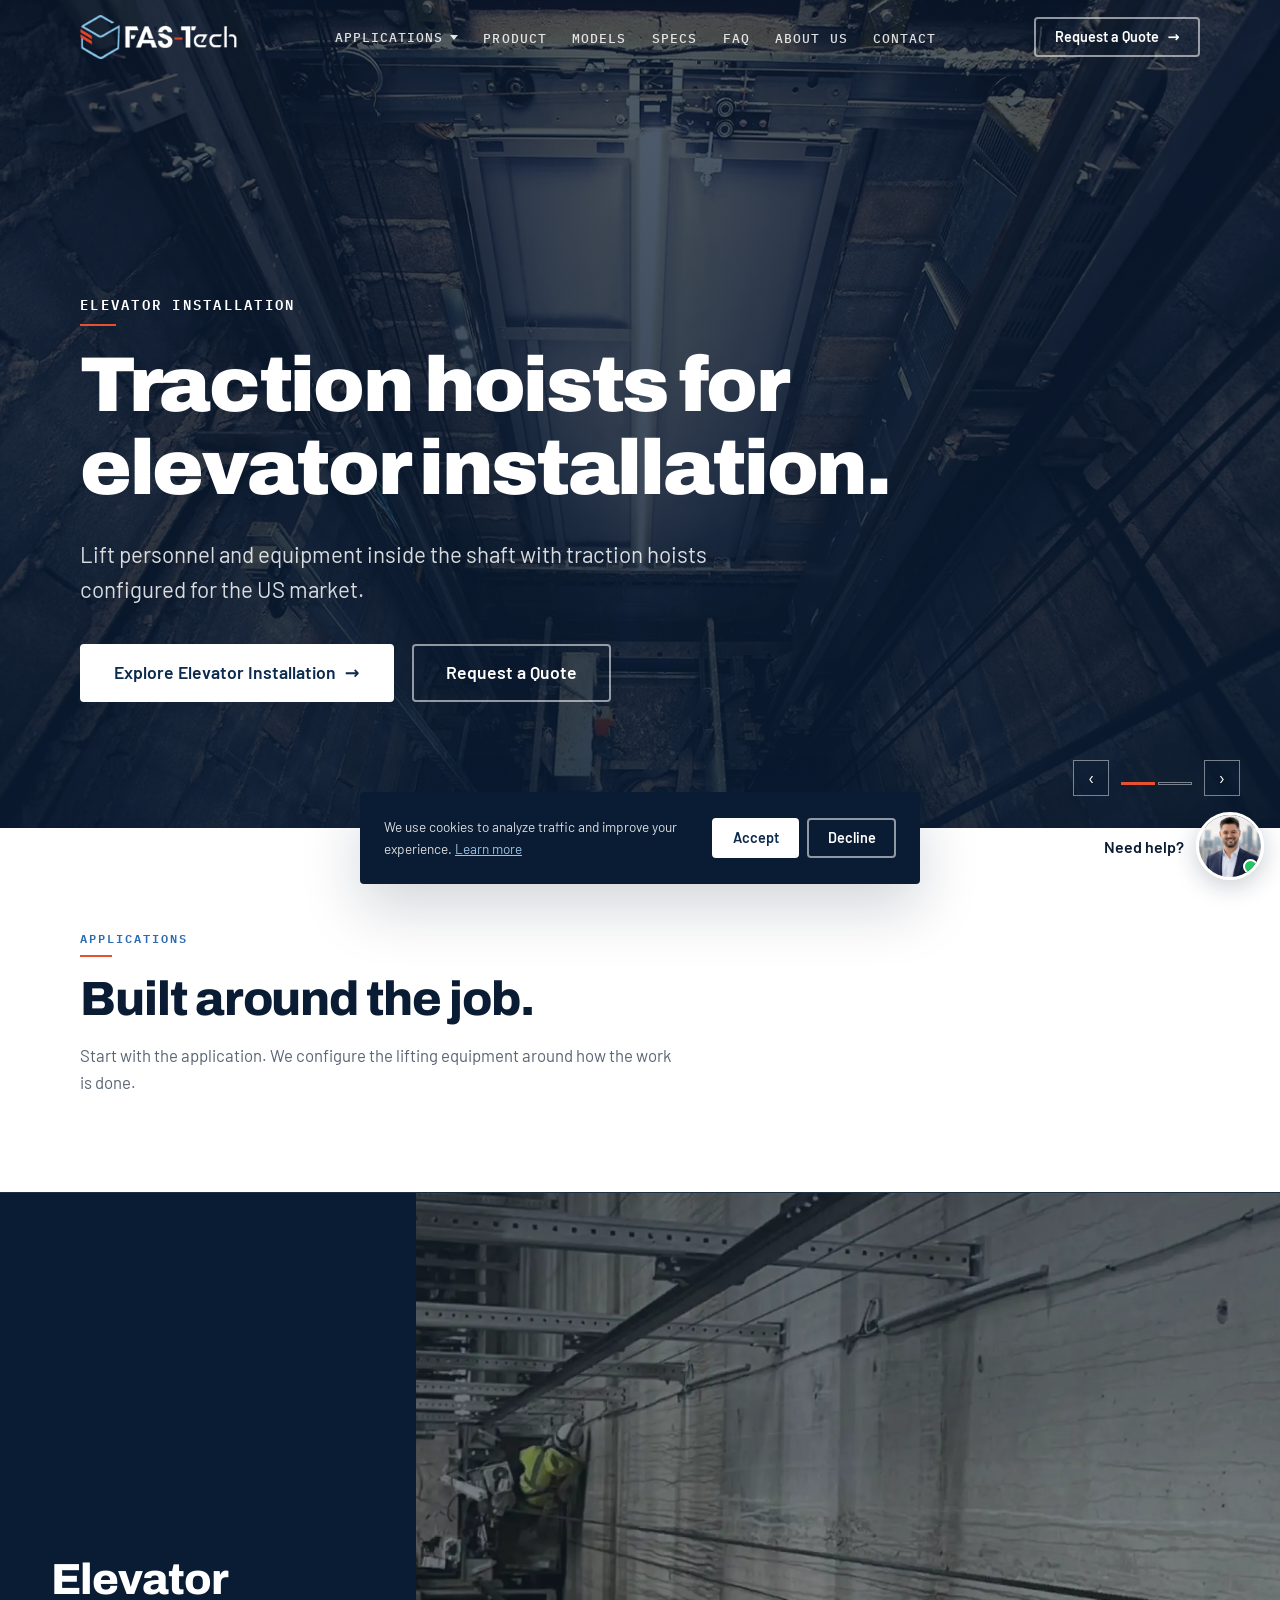
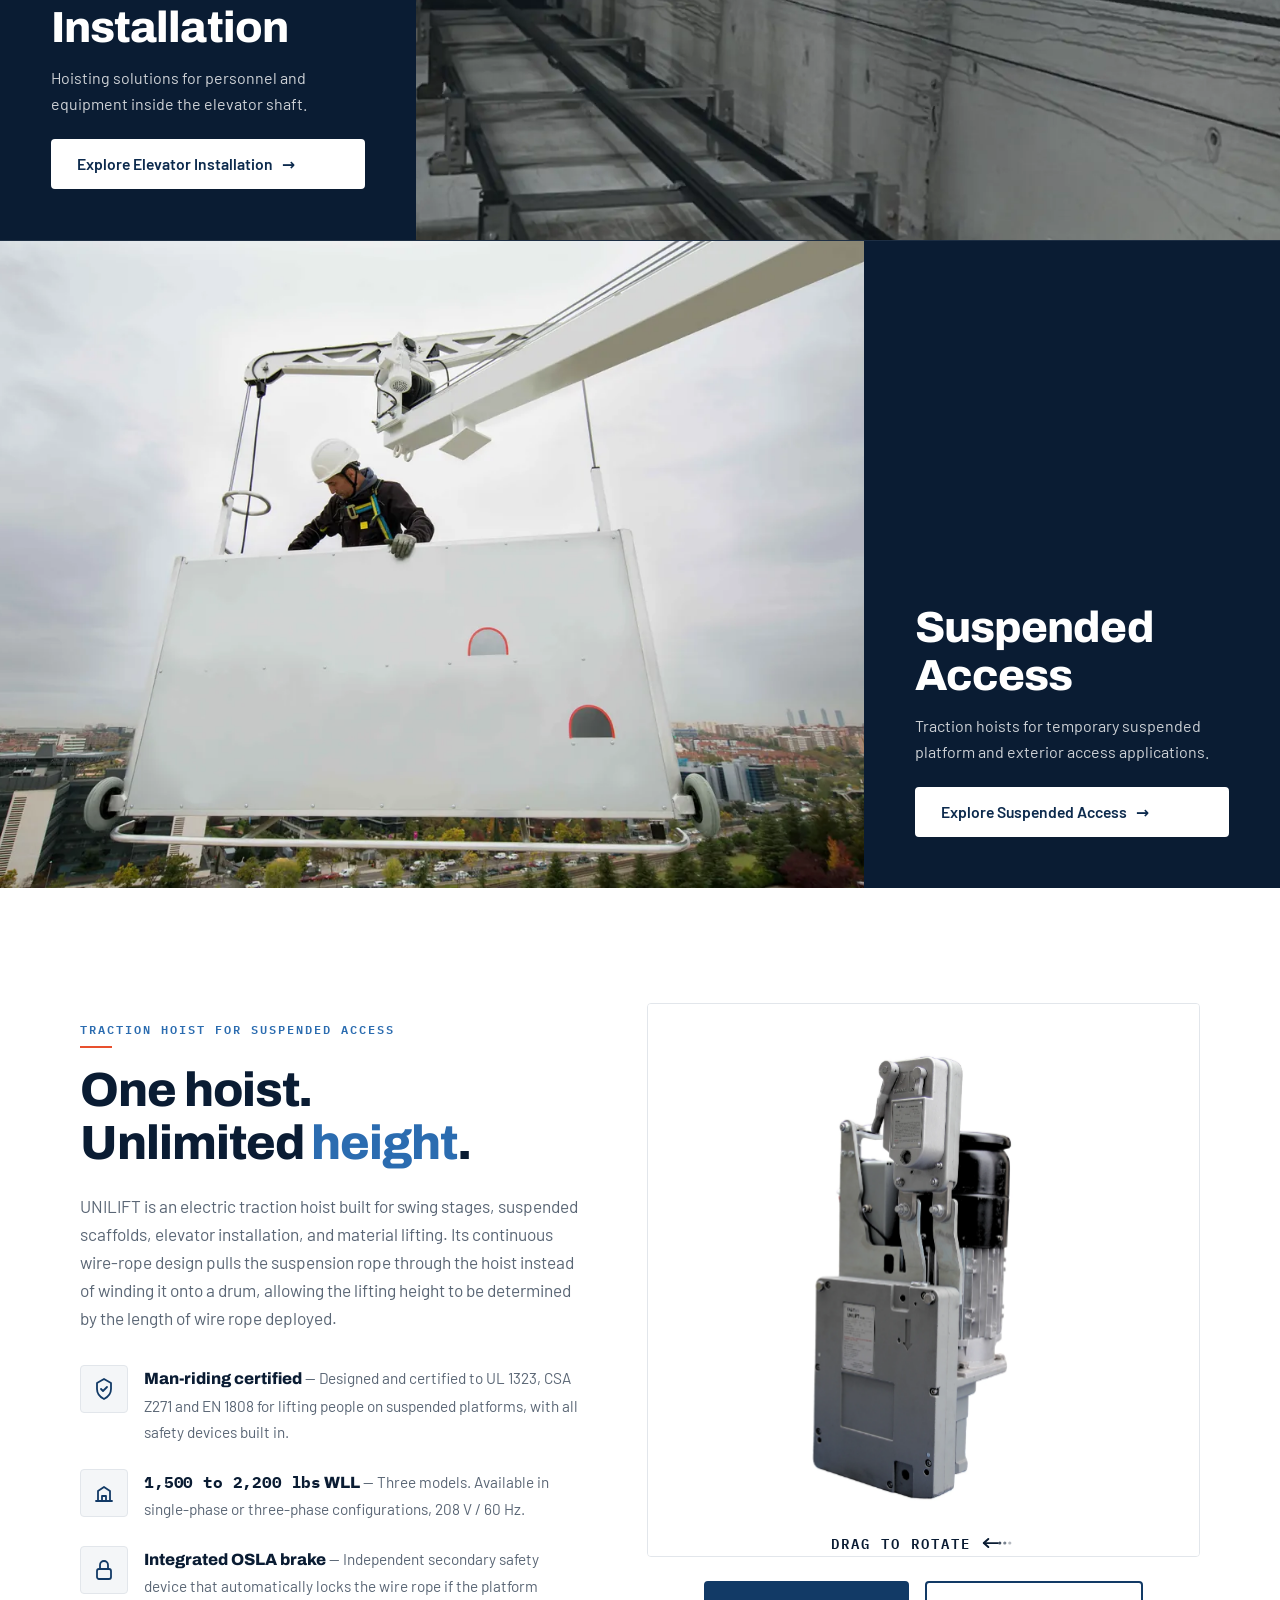
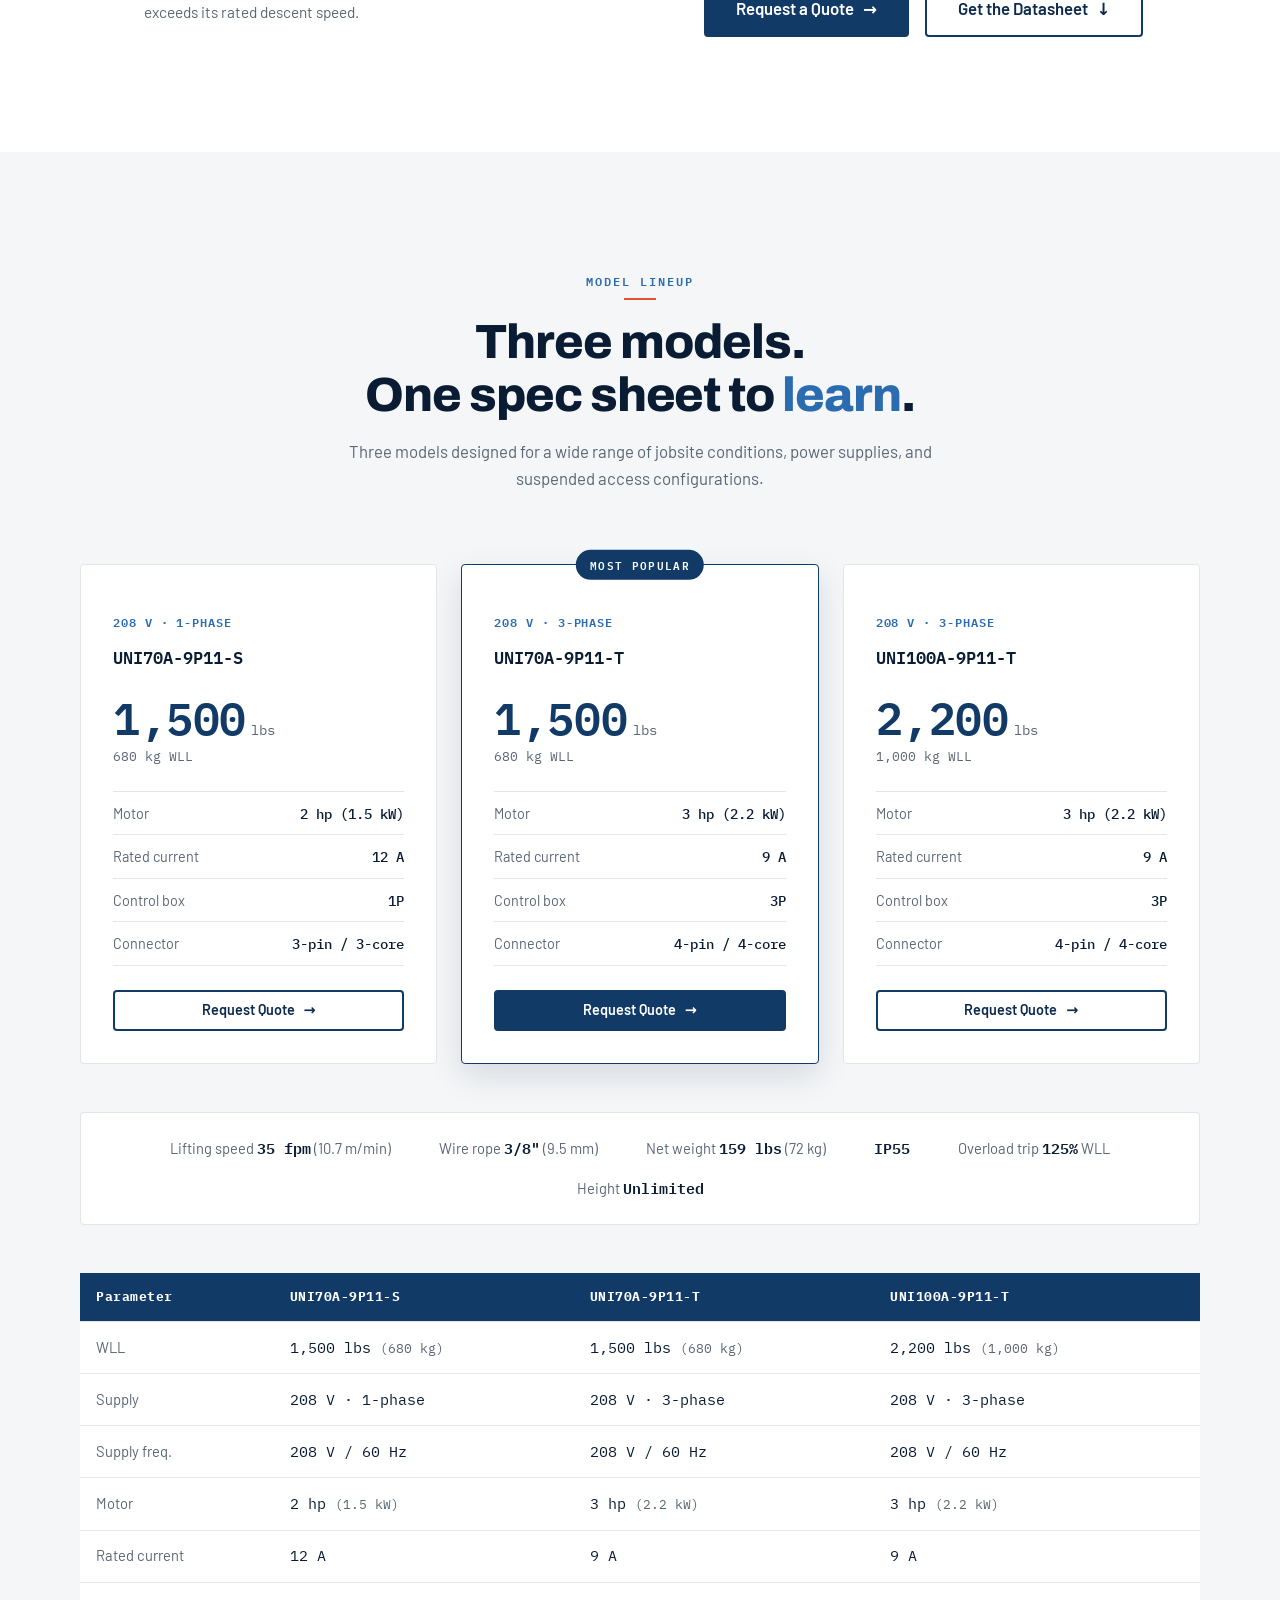
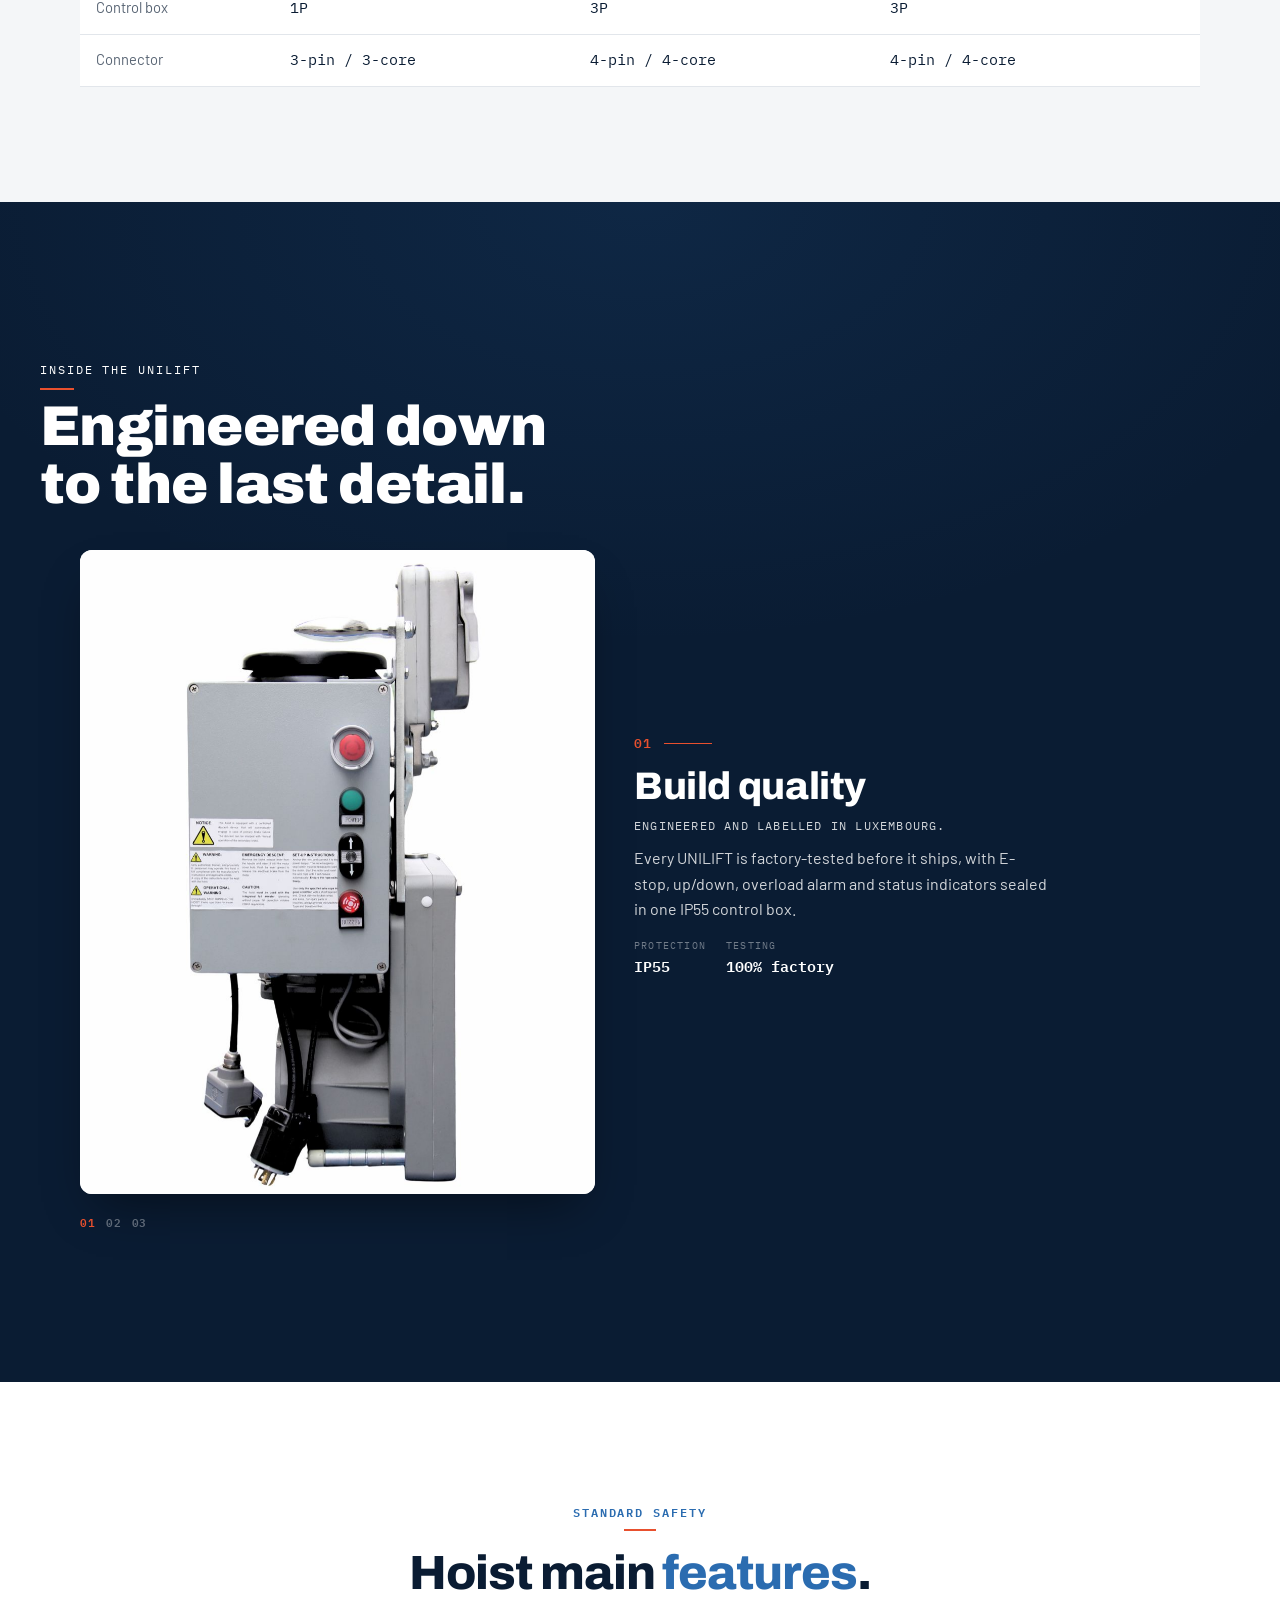
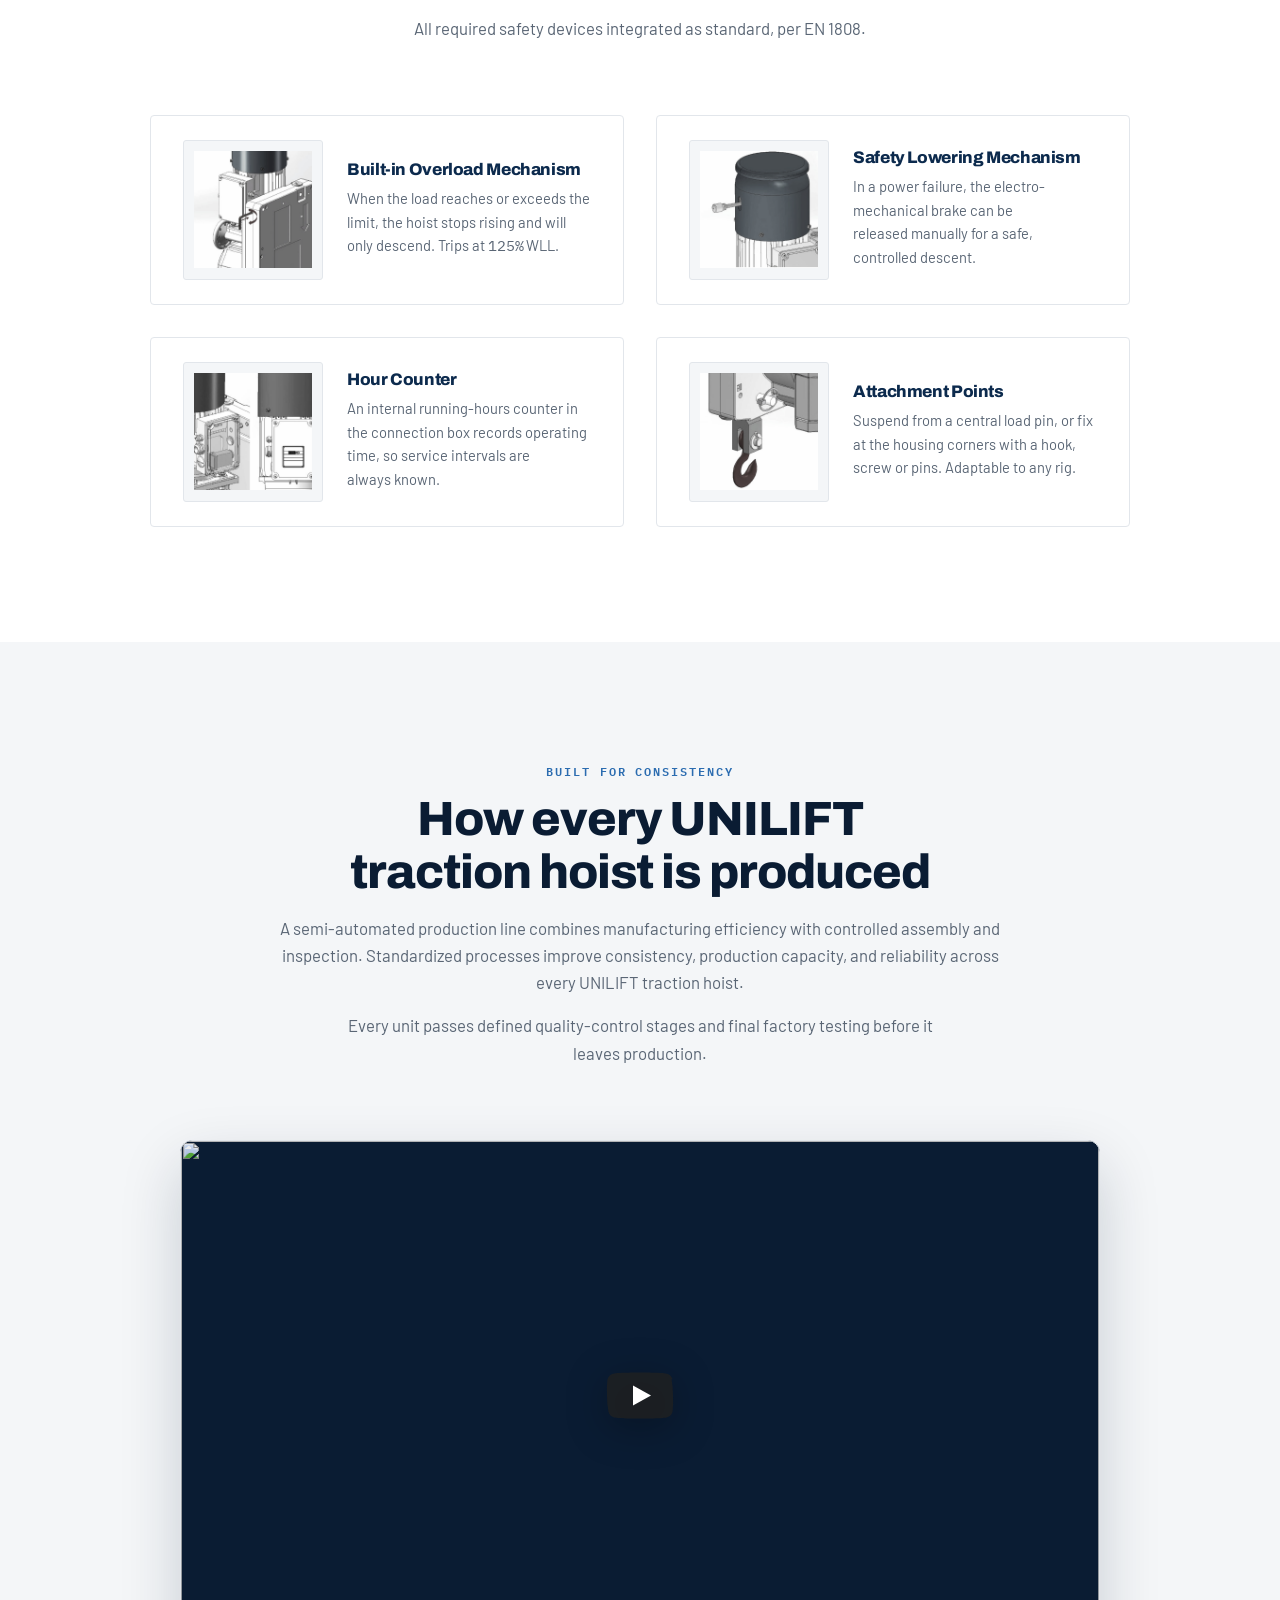
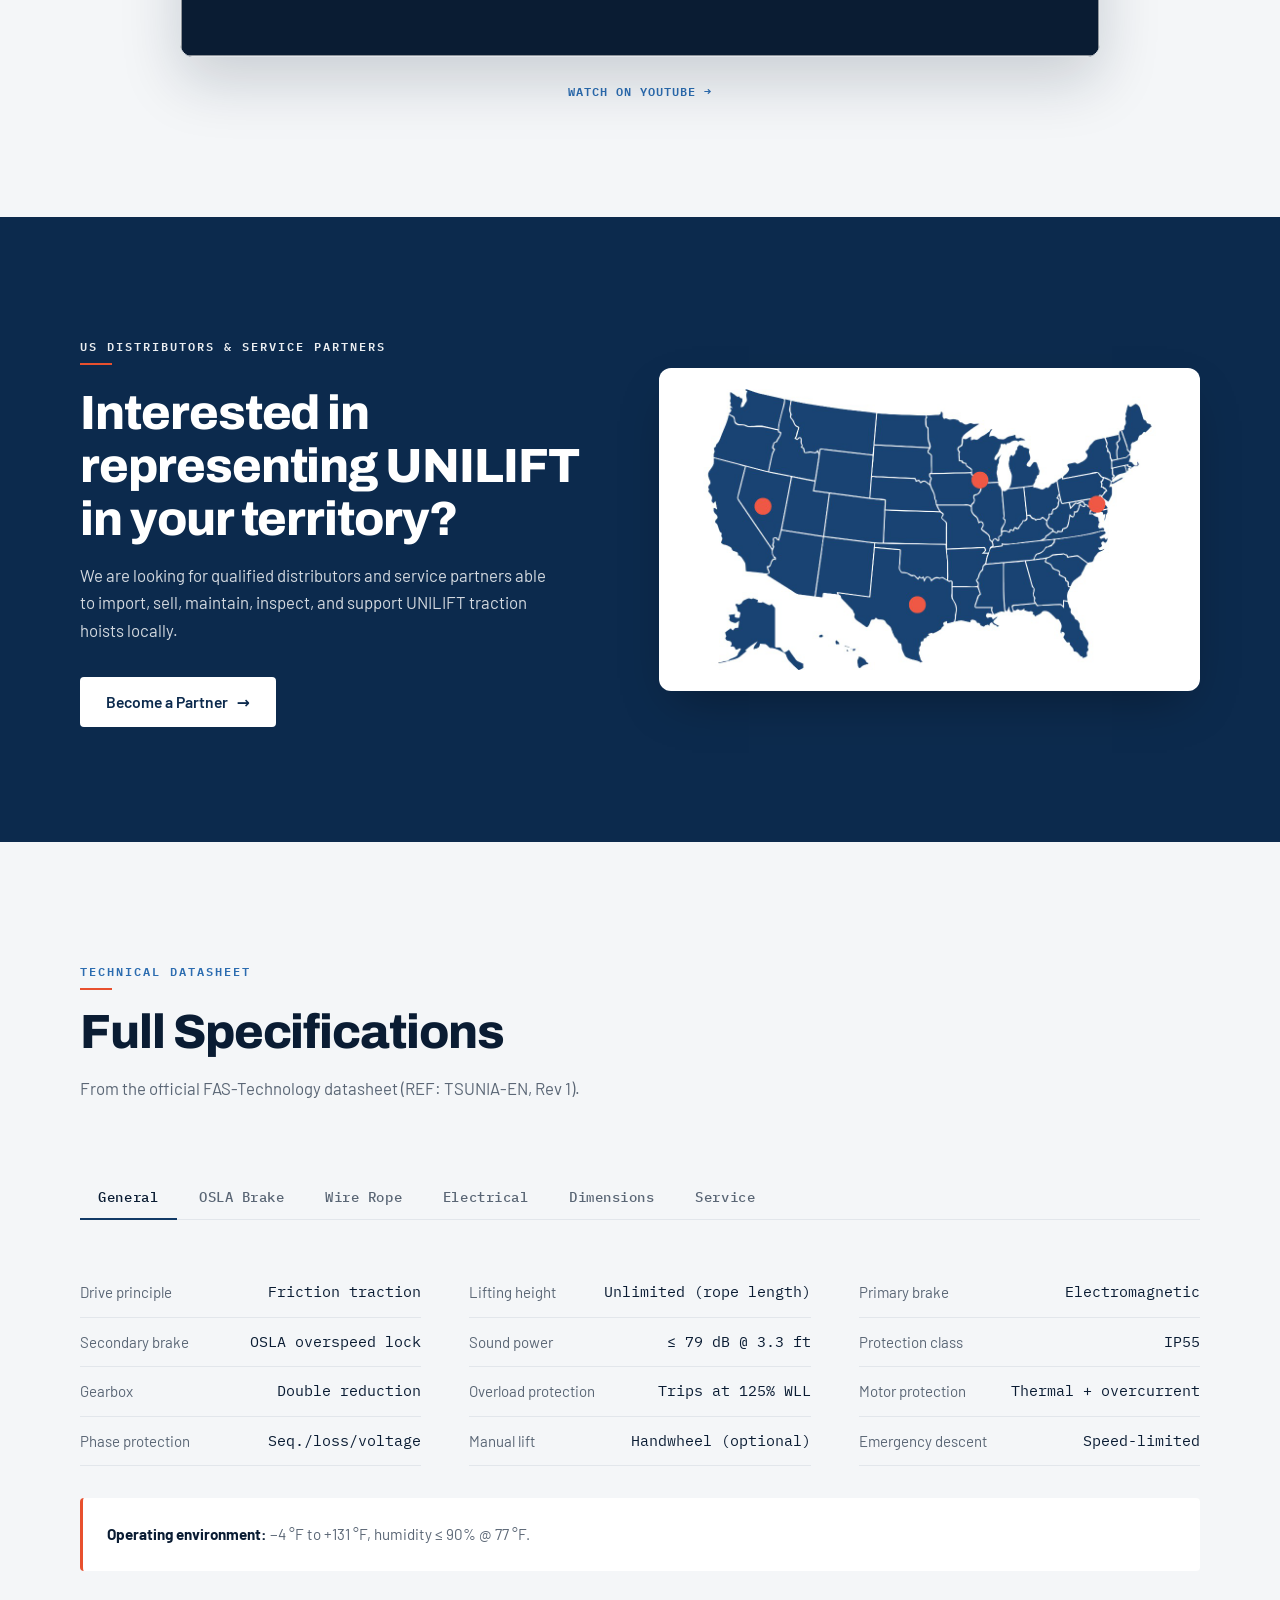
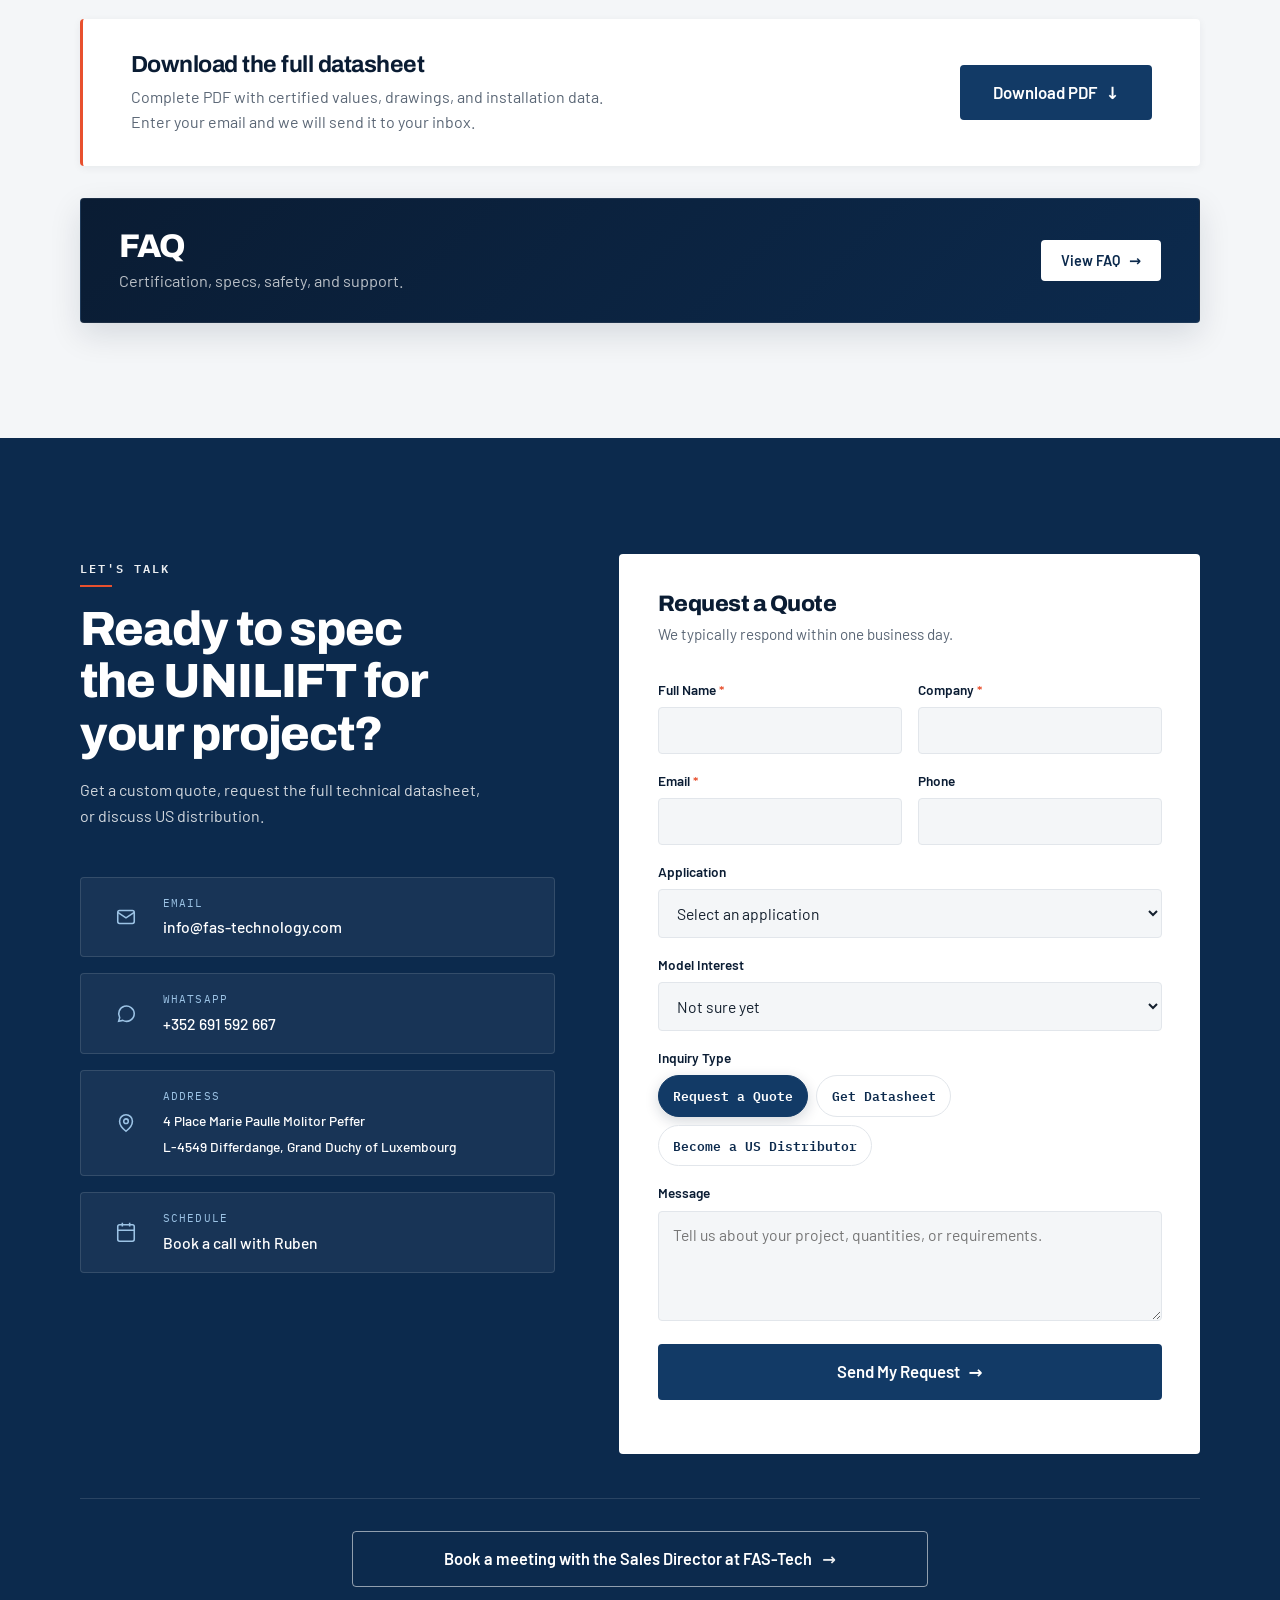
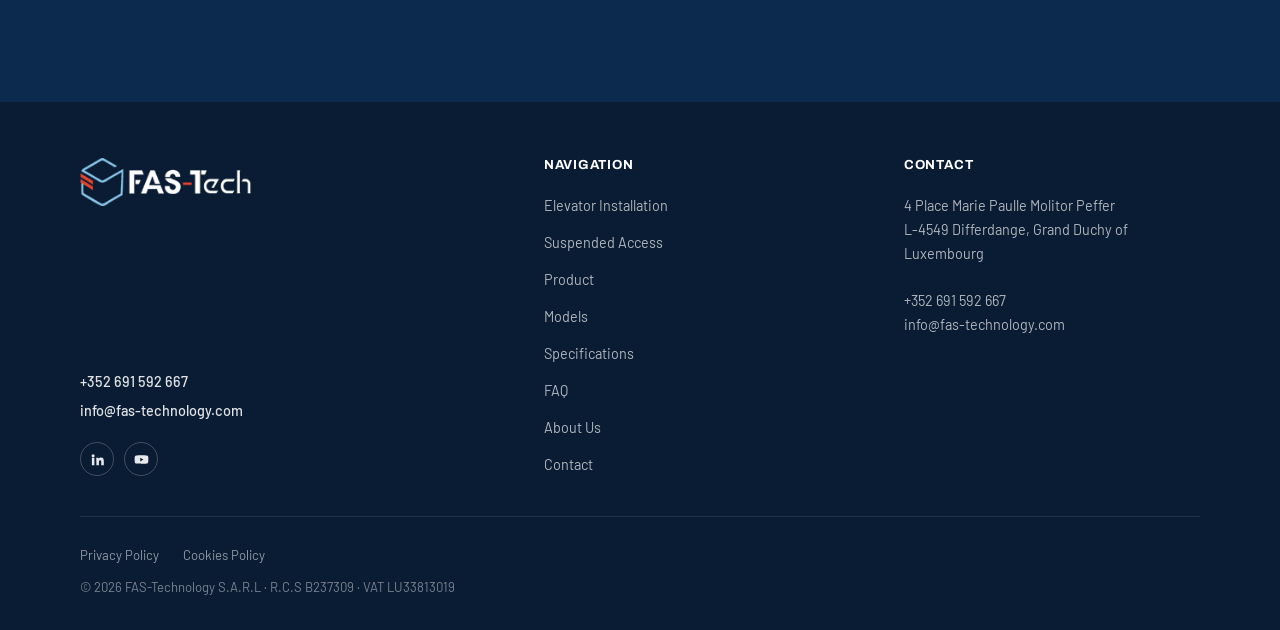
==== commit 4dae74fd: "feat: add US applications architecture Co-authored-by: Cursor <cursoragent@cursor.com>" ====
--- a/index.html
+++ b/index.html
@@ -850,6 +850,19 @@
       </a>
 
       <ul class="nav__links">
+        <li class="nav__item nav__item--apps">
+          <button type="button" class="nav__apps-btn" aria-expanded="false" aria-controls="nav-apps-menu" aria-haspopup="true">Applications</button>
+          <div class="nav__apps" id="nav-apps-menu">
+            <a class="nav__apps-link" href="/applications/elevator-installation/">
+              <span class="nav__apps-title">Elevator Installation</span>
+              <span class="nav__apps-desc">Traction hoists for personnel and equipment inside the elevator shaft.</span>
+            </a>
+            <a class="nav__apps-link" href="/applications/suspended-access/">
+              <span class="nav__apps-title">Suspended Access</span>
+              <span class="nav__apps-desc">Traction hoists for suspended platforms and exterior access.</span>
+            </a>
+          </div>
+        </li>
         <li><a href="#product" class="nav__link">Product</a></li>
         <li><a href="#models" class="nav__link">Models</a></li>
         <li><a href="#specs" class="nav__link">Specs</a></li>
@@ -868,6 +881,19 @@
     </div>
 
     <div class="nav__mobile" id="nav-mobile" role="dialog" aria-modal="true" aria-label="Mobile navigation">
+      <div class="nav__item nav__item--apps">
+        <button type="button" class="nav__apps-btn" aria-expanded="false" aria-controls="nav-apps-mobile" aria-haspopup="true">Applications</button>
+        <div class="nav__apps" id="nav-apps-mobile">
+          <a class="nav__apps-link" href="/applications/elevator-installation/">
+            <span class="nav__apps-title">Elevator Installation</span>
+            <span class="nav__apps-desc">Traction hoists for personnel and equipment inside the elevator shaft.</span>
+          </a>
+          <a class="nav__apps-link" href="/applications/suspended-access/">
+            <span class="nav__apps-title">Suspended Access</span>
+            <span class="nav__apps-desc">Traction hoists for suspended platforms and exterior access.</span>
+          </a>
+        </div>
+      </div>
       <a href="#product" class="nav__link">Product</a>
       <a href="#models" class="nav__link">Models</a>
       <a href="#specs" class="nav__link">Specs</a>
@@ -879,44 +905,87 @@
   </nav>
 
 
-  <!-- ========== HERO ========== -->
-  <header id="hero" class="hero" aria-label="UNILIFT lifting solutions">
-    <div class="hero__bg hero__bg--photo" data-hero-bg style="background-image:url('assets/context/hero.webp')"></div>
-    <div class="hero__overlay"></div>
-
-    <div class="hero__inner">
-      <div class="hero__content">
-        <div class="kicker hero__kicker" data-hero-anim data-cms="hero-kicker">Lifting Solutions</div>
-        <h1 class="hero__title" data-cms="hero-title">
-          <span class="line"><span data-hero-anim>Efficient lifting for</span></span>
-          <span class="line"><span data-hero-anim>elevator installation.</span></span>
-        </h1>
-        <p class="hero__subtitle" data-hero-anim data-cms="hero-subtitle">
-          Motorized traction hoists for lifting people and equipment. Unlimited height,
-          built for the American jobsite.
-        </p>
-        <div class="hero__actions" data-hero-anim>
-          <a href="#contact" class="btn btn--light btn--lg" data-cta="hero-quote" data-track="quote">
-            <span data-cms="hero-primary-cta">Request a Quote</span> <span class="btn__arrow" aria-hidden="true">&rarr;</span>
-          </a>
-          <button type="button" class="btn btn--outline-white btn--lg" data-datasheet-trigger data-cta="hero-datasheet">
-            <span data-cms="hero-secondary-cta">Get the Datasheet</span> <span aria-hidden="true">&darr;</span>
-          </button>
-        </div>
-        <ul class="hero__certs" data-hero-anim data-cms="hero-certs" aria-label="Certifications">
-          <li>UL 1323</li>
-          <li>CSA Z271</li>
-          <li>EN 1808:2015</li>
-          <li>EN 60204-1</li>
-        </ul>
+  <!-- ========== APPLICATION HERO ========== -->
+  <header id="hero" class="hero hero--slides" data-hero-carousel aria-roledescription="carousel" aria-label="Applications">
+    <div class="hero__slide is-active" id="hero-slide-0" role="tabpanel" aria-labelledby="hero-tab-0">
+      <img class="hero__slide-img" src="assets/context/hero.webp" alt="" width="1600" height="1067" fetchpriority="high" decoding="async">
+      <div class="hero__overlay"></div>
+      <div class="hero__inner">
+        <div class="hero__content">
+          <div class="kicker hero__kicker" data-hero-anim>Elevator Installation</div>
+          <h1 class="hero__title">
+            <span class="line"><span data-hero-anim>Traction hoists for</span></span>
+            <span class="line"><span data-hero-anim>elevator installation.</span></span>
+          </h1>
+          <p class="hero__subtitle" data-hero-anim>Lift personnel and equipment inside the shaft with traction hoists configured for the US market.</p>
+          <div class="hero__actions" data-hero-anim>
+            <a href="/applications/elevator-installation/" class="btn btn--light btn--lg">Explore Elevator Installation <span class="btn__arrow" aria-hidden="true">&rarr;</span></a>
+            <a href="#contact" class="btn btn--outline-white btn--lg" data-set-application="Elevator Installation" data-cta="hero-quote" data-track="quote">Request a Quote</a>
+          </div>
+        </div>
       </div>
     </div>
-
-    <a href="#product" class="hero__scroll" aria-label="Scroll to explore">
-      <span data-cms="hero-scroll">Scroll to explore</span>
+    <div class="hero__slide" id="hero-slide-1" role="tabpanel" aria-labelledby="hero-tab-1" aria-hidden="true">
+      <img class="hero__slide-img" src="assets/context/app-2.webp" alt="" width="1600" height="1067" loading="lazy" decoding="async">
+      <div class="hero__overlay"></div>
+      <div class="hero__inner">
+        <div class="hero__content">
+          <div class="kicker hero__kicker">Suspended Access</div>
+          <h2 class="hero__title">
+            <span class="line"><span>Access where the</span></span>
+            <span class="line"><span>work needs to happen.</span></span>
+          </h2>
+          <p class="hero__subtitle">Traction hoists for suspended platforms and exterior building access.</p>
+          <div class="hero__actions">
+            <a href="/applications/suspended-access/" class="btn btn--light btn--lg">Explore Suspended Access <span class="btn__arrow" aria-hidden="true">&rarr;</span></a>
+            <a href="#contact" class="btn btn--outline-white btn--lg" data-set-application="Suspended Access" data-cta="hero-quote-access" data-track="quote">Request a Quote</a>
+          </div>
+        </div>
+      </div>
+    </div>
+    <div class="hero__switch">
+      <button type="button" class="hero__arrow" data-hero-prev aria-label="Previous application">&lsaquo;</button>
+      <div class="hero__dots" role="tablist" aria-label="Application slides">
+        <button type="button" class="hero__dot" id="hero-tab-0" role="tab" aria-selected="true" aria-controls="hero-slide-0" data-hero-dot="0"><span class="visually-hidden">Elevator Installation</span></button>
+        <button type="button" class="hero__dot" id="hero-tab-1" role="tab" aria-selected="false" aria-controls="hero-slide-1" data-hero-dot="1"><span class="visually-hidden">Suspended Access</span></button>
+      </div>
+      <button type="button" class="hero__arrow" data-hero-next aria-label="Next application">&rsaquo;</button>
+    </div>
+    <a href="#applications" class="hero__scroll" aria-label="Scroll to applications">
+      <span>Scroll</span>
       <span class="hero__scroll-line" aria-hidden="true"></span>
     </a>
   </header>
+
+  <section id="applications" class="app-entries" aria-labelledby="applications-heading">
+    <div class="container app-intro">
+      <header class="section-head reveal">
+        <div class="kicker">Applications</div>
+        <h2 id="applications-heading">Built around the job.</h2>
+        <p>Start with the application. We configure the lifting equipment around how the work is done.</p>
+      </header>
+    </div>
+    <a class="app-entry" href="/applications/elevator-installation/">
+      <div class="app-entry__media">
+        <img src="assets/context/elevator-shaft.webp" alt="Crew working inside an elevator shaft during installation." width="1800" height="873" loading="lazy" decoding="async">
+      </div>
+      <div class="app-entry__copy">
+        <h3>Elevator Installation</h3>
+        <p>Hoisting solutions for personnel and equipment inside the elevator shaft.</p>
+        <span class="btn btn--light">Explore Elevator Installation <span class="btn__arrow" aria-hidden="true">&rarr;</span></span>
+      </div>
+    </a>
+    <a class="app-entry" href="/applications/suspended-access/">
+      <div class="app-entry__media">
+        <img src="assets/context/app-2.webp" alt="Suspended access cradle at the exterior of a building." width="1200" height="800" loading="lazy" decoding="async">
+      </div>
+      <div class="app-entry__copy">
+        <h3>Suspended Access</h3>
+        <p>Traction hoists for temporary suspended platform and exterior access applications.</p>
+        <span class="btn btn--light">Explore Suspended Access <span class="btn__arrow" aria-hidden="true">&rarr;</span></span>
+      </div>
+    </a>
+  </section>
 
 
   <!-- ========== PRODUCT + VIEWER ========== -->
@@ -1460,6 +1529,18 @@
               </div>
 
               <div class="form__group">
+                <label class="form__label" for="q-application">Application</label>
+                <select class="form__select" id="q-application" name="application">
+                  <option value="">Select an application</option>
+                  <option value="Elevator Installation">Elevator Installation</option>
+                  <option value="Suspended Access">Suspended Access</option>
+                  <option value="Product / Technical Question">Product / Technical Question</option>
+                  <option value="Distribution">Distribution</option>
+                  <option value="Other">Other</option>
+                </select>
+              </div>
+
+              <div class="form__group">
                 <label class="form__label" for="q-model">Model Interest</label>
                 <select class="form__select" id="q-model" name="model">
                   <option value="UNI70A-9P11-S">UNI70A-9P11-S, 1,500 lbs, Single-Phase</option>
@@ -1536,6 +1617,8 @@
         <div class="footer__col">
           <h4>Navigation</h4>
           <div class="footer__links">
+            <a href="/applications/elevator-installation/" class="footer__link">Elevator Installation</a>
+            <a href="/applications/suspended-access/" class="footer__link">Suspended Access</a>
             <a href="#product" class="footer__link">Product</a>
             <a href="#models" class="footer__link">Models</a>
             <a href="#specs" class="footer__link">Specifications</a>
--- a/css/styles.css
+++ b/css/styles.css
@@ -2771,6 +2771,275 @@
 }
 
 /* ==========================================================================
+   APPLICATIONS NAV + HERO SLIDES
+   ========================================================================== */
+.nav__item--apps { position: relative; }
+.nav__apps-btn {
+  display: inline-flex;
+  align-items: center;
+  gap: 0.4rem;
+  background: none;
+  color: rgba(255, 255, 255, 0.85);
+  font-family: var(--font-mono);
+  font-size: 0.8rem;
+  font-weight: 500;
+  letter-spacing: 0.08em;
+  text-transform: uppercase;
+  padding: 0.35rem 0;
+}
+.nav__apps-btn::after {
+  content: "";
+  width: 0;
+  height: 0;
+  border-left: 4px solid transparent;
+  border-right: 4px solid transparent;
+  border-top: 5px solid currentColor;
+}
+.nav__item--apps.is-open .nav__apps-btn { color: var(--white); }
+.nav__apps {
+  position: absolute;
+  top: calc(100% + 16px);
+  left: 0;
+  width: 320px;
+  background: var(--navy-800);
+  border: 1px solid rgba(255, 255, 255, 0.12);
+  box-shadow: var(--shadow-lg);
+  padding: 0.35rem;
+  z-index: 130;
+  opacity: 0;
+  visibility: hidden;
+  transform: translateY(6px);
+  transition: opacity 0.2s var(--ease), transform 0.2s var(--ease), visibility 0.2s;
+}
+.nav__item--apps.is-open .nav__apps {
+  opacity: 1;
+  visibility: visible;
+  transform: none;
+}
+.nav__apps-link {
+  display: block;
+  padding: 0.85rem 0.9rem;
+  color: var(--white);
+}
+.nav__apps-link:hover,
+.nav__apps-link:focus-visible { background: rgba(255, 255, 255, 0.06); }
+.nav__apps-title {
+  display: block;
+  font-family: var(--font-head);
+  font-weight: 700;
+  font-size: 1rem;
+  letter-spacing: -0.015em;
+  text-transform: none;
+}
+.nav__apps-desc {
+  display: block;
+  margin-top: 0.28rem;
+  font-family: var(--font-body);
+  font-size: 0.88rem;
+  line-height: 1.4;
+  letter-spacing: 0;
+  text-transform: none;
+  color: rgba(255, 255, 255, 0.72);
+}
+.nav__mobile .nav__item--apps { width: 100%; }
+.nav__mobile .nav__apps-btn { font-size: 1.6rem; color: var(--white); padding: 0; }
+.nav__mobile .nav__apps {
+  position: static;
+  width: 100%;
+  opacity: 1;
+  visibility: visible;
+  transform: none;
+  display: none;
+  background: transparent;
+  border: none;
+  box-shadow: none;
+  padding: 0.25rem 0 0.25rem 0.15rem;
+}
+.nav__mobile .nav__item--apps.is-open .nav__apps { display: block; }
+.nav__mobile .nav__apps-link { padding: 0.7rem 0.2rem; }
+.nav__mobile .nav__apps-title { font-size: 1.15rem; font-weight: 600; }
+
+.hero--slides { display: block; }
+.hero--slides .hero__title { max-width: 22ch; }
+.page-application {
+  --about-text: 1.0625rem;
+  --about-line: 1.72;
+}
+.page-application .hero__title { max-width: 26ch; }
+.link-row { margin-top: 1.5rem; display: flex; flex-wrap: wrap; gap: 1.25rem; }
+.app-intro { padding-top: clamp(4rem, 8vw, 6rem); padding-bottom: 1.5rem; }
+.hero--slides .hero__slide {
+  position: absolute;
+  inset: 0;
+  opacity: 0;
+  visibility: hidden;
+  transition: opacity 0.7s var(--ease), visibility 0.7s;
+  z-index: 0;
+}
+.hero--slides .hero__slide.is-active {
+  opacity: 1;
+  visibility: visible;
+  z-index: 1;
+}
+.hero__slide-img {
+  position: absolute;
+  inset: 0;
+  width: 100%;
+  height: 100%;
+  object-fit: cover;
+  z-index: 0;
+}
+.hero--slides .hero__overlay { z-index: 1; }
+.hero--slides .hero__inner {
+  position: relative;
+  z-index: 2;
+  height: 100%;
+  display: flex;
+  align-items: flex-end;
+}
+.hero__switch {
+  position: absolute;
+  z-index: 3;
+  right: clamp(1.25rem, 4vw, 2.5rem);
+  bottom: 2rem;
+  display: flex;
+  align-items: center;
+  gap: 0.75rem;
+}
+.hero--slides .hero__inner { padding-bottom: clamp(6.5rem, 14vh, 9rem); }
+.hero__arrow,
+.hero__dot {
+  color: var(--white);
+  border: 1px solid rgba(255, 255, 255, 0.45);
+  background: rgba(10, 28, 51, 0.35);
+}
+.hero__arrow {
+  width: 36px;
+  height: 36px;
+  font-size: 1.2rem;
+  line-height: 1;
+}
+.hero__arrow:hover,
+.hero__dot:hover,
+.hero__dot[aria-selected="true"] { background: rgba(10, 28, 51, 0.7); border-color: var(--white); }
+.hero__dot {
+  width: 34px;
+  height: 3px;
+  padding: 0;
+  border-radius: 0;
+  position: relative;
+}
+.hero__dot[aria-selected="true"] { background: var(--coral); border-color: var(--coral); }
+
+.app-entries { background: var(--white); }
+.app-entry {
+  display: grid;
+  grid-template-columns: 1.35fr 0.65fr;
+  min-height: 72vh;
+  background: var(--navy-900);
+  color: var(--white);
+  border-top: 1px solid rgba(255, 255, 255, 0.08);
+}
+.app-entry:nth-child(even) { grid-template-columns: 0.65fr 1.35fr; }
+.app-entry:nth-child(even) .app-entry__media { order: 2; }
+.app-entry__media { position: relative; min-height: 420px; background: var(--navy-800); }
+.app-entry__media img { position: absolute; inset: 0; width: 100%; height: 100%; object-fit: cover; }
+.app-entry__copy {
+  display: flex;
+  flex-direction: column;
+  justify-content: flex-end;
+  padding: clamp(2rem, 4vw, 3.5rem);
+}
+.app-entry__copy h3 {
+  color: var(--white);
+  font-size: clamp(2rem, 3.4vw, 3rem);
+  max-width: 12ch;
+  margin-bottom: 0.8rem;
+}
+.app-entry__copy p { color: rgba(255, 255, 255, 0.8); max-width: 34ch; margin-bottom: 1.4rem; }
+
+.config-grid {
+  display: grid;
+  grid-template-columns: 1fr 1fr;
+  gap: clamp(1rem, 2vw, 1.5rem);
+}
+.config {
+  background: var(--navy-900);
+  color: var(--white);
+  display: flex;
+  flex-direction: column;
+  min-height: 100%;
+}
+.config__figure { min-height: 280px; display: grid; place-items: center; padding: 1.5rem 1rem 0.25rem; }
+.config__figure svg { width: min(100%, 220px); height: auto; }
+.config__body { padding: 1.25rem 1.5rem 1.75rem; }
+.config__label {
+  font-family: var(--font-mono);
+  font-size: 0.72rem;
+  font-weight: 600;
+  letter-spacing: 0.14em;
+  text-transform: uppercase;
+  color: var(--sky);
+  margin-bottom: 0.4rem;
+}
+.config__body h3 { color: var(--white); font-size: 1.7rem; margin-bottom: 0.5rem; }
+.config__body p { color: rgba(255, 255, 255, 0.78); margin: 0; max-width: 36ch; }
+
+.setup-list {
+  display: grid;
+  grid-template-columns: repeat(3, minmax(0, 1fr));
+  border-top: 1px solid var(--line);
+  margin: 0;
+  padding: 0;
+}
+.setup-list li {
+  list-style: none;
+  padding: 1.35rem 1rem 1.4rem 0;
+  border-bottom: 1px solid var(--line);
+}
+.setup-list strong {
+  display: block;
+  font-family: var(--font-head);
+  font-size: 1.25rem;
+  color: var(--navy-900);
+  margin-bottom: 0.25rem;
+}
+.setup-list span { color: var(--steel); font-size: 0.95rem; }
+
+.crumbs {
+  font-family: var(--font-mono);
+  font-size: 0.72rem;
+  letter-spacing: 0.08em;
+  text-transform: uppercase;
+  color: rgba(255, 255, 255, 0.7);
+  margin-bottom: 0.8rem;
+}
+.crumbs a { border-bottom: 1px solid transparent; }
+.crumbs a:hover { border-bottom-color: var(--coral); }
+
+.shaft-photo { position: relative; min-height: 68vh; background: var(--navy-900); }
+.shaft-photo img { position: absolute; inset: 0; width: 100%; height: 100%; object-fit: cover; }
+
+@media (max-width: 1180px) {
+  .nav__links, .nav__cta { display: none; }
+  .nav__toggle { display: flex; }
+}
+@media (max-width: 1024px) {
+  .app-entry,
+  .app-entry:nth-child(even) { grid-template-columns: 1fr; }
+  .app-entry:nth-child(even) .app-entry__media { order: 0; }
+  .config-grid,
+  .setup-list { grid-template-columns: 1fr 1fr; }
+}
+@media (max-width: 768px) {
+  .hero__switch { bottom: 4.2rem; }
+  .config-grid,
+  .setup-list { grid-template-columns: 1fr; }
+  .nav__links, .nav__cta { display: none; }
+  .nav__toggle { display: flex; }
+}
+
+/* ==========================================================================
    REDUCED MOTION
    ========================================================================== */
 @media (prefers-reduced-motion: reduce) {
@@ -2780,4 +3049,6 @@
   .about-hero [data-about-anim] { opacity: 1 !important; transform: none !important; }
   .hero__scroll-line::after, .hotspot::before, .viewer__drag-gesture { animation: none !important; }
   .chat-launcher-bar--pulse .chat-launcher-bar__avatar::after { animation: none !important; }
-}
+  .hero--slides .hero__slide { transition: none; }
+  .nav__apps { transition: none; }
+}
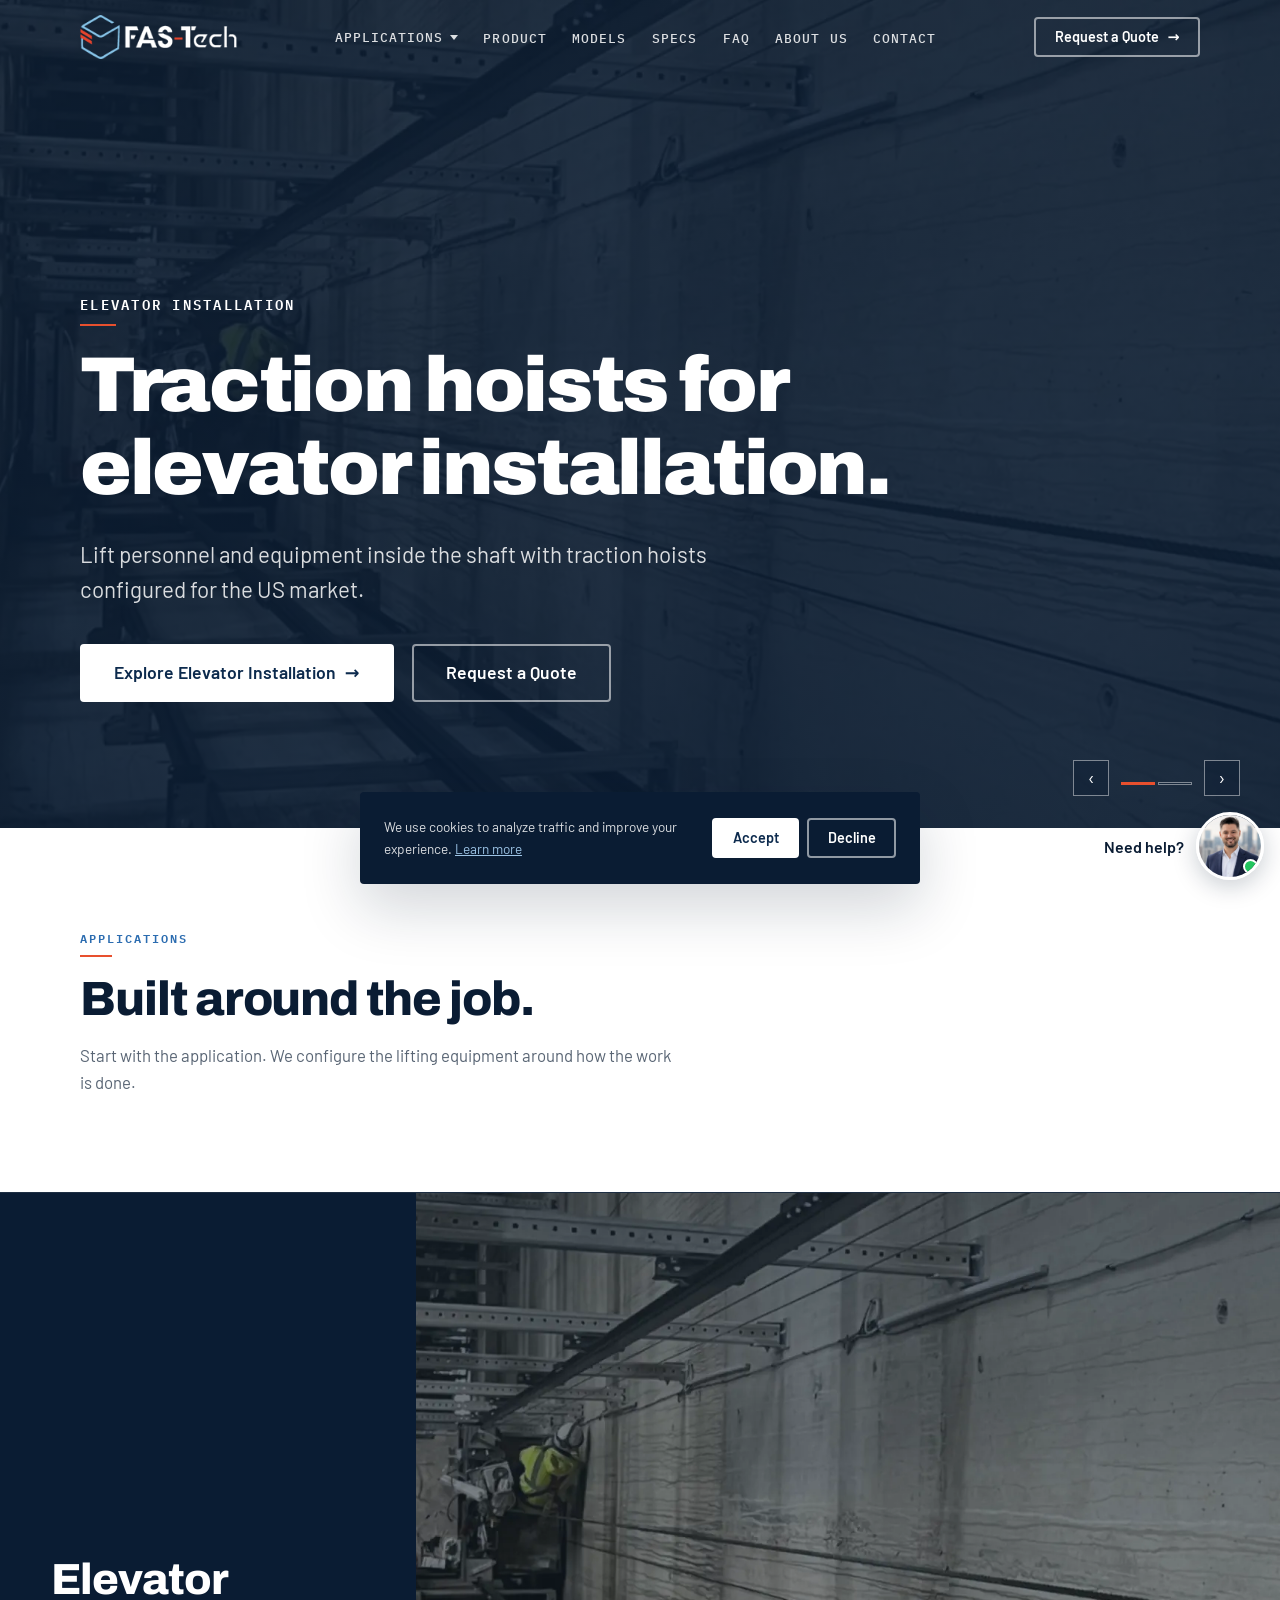
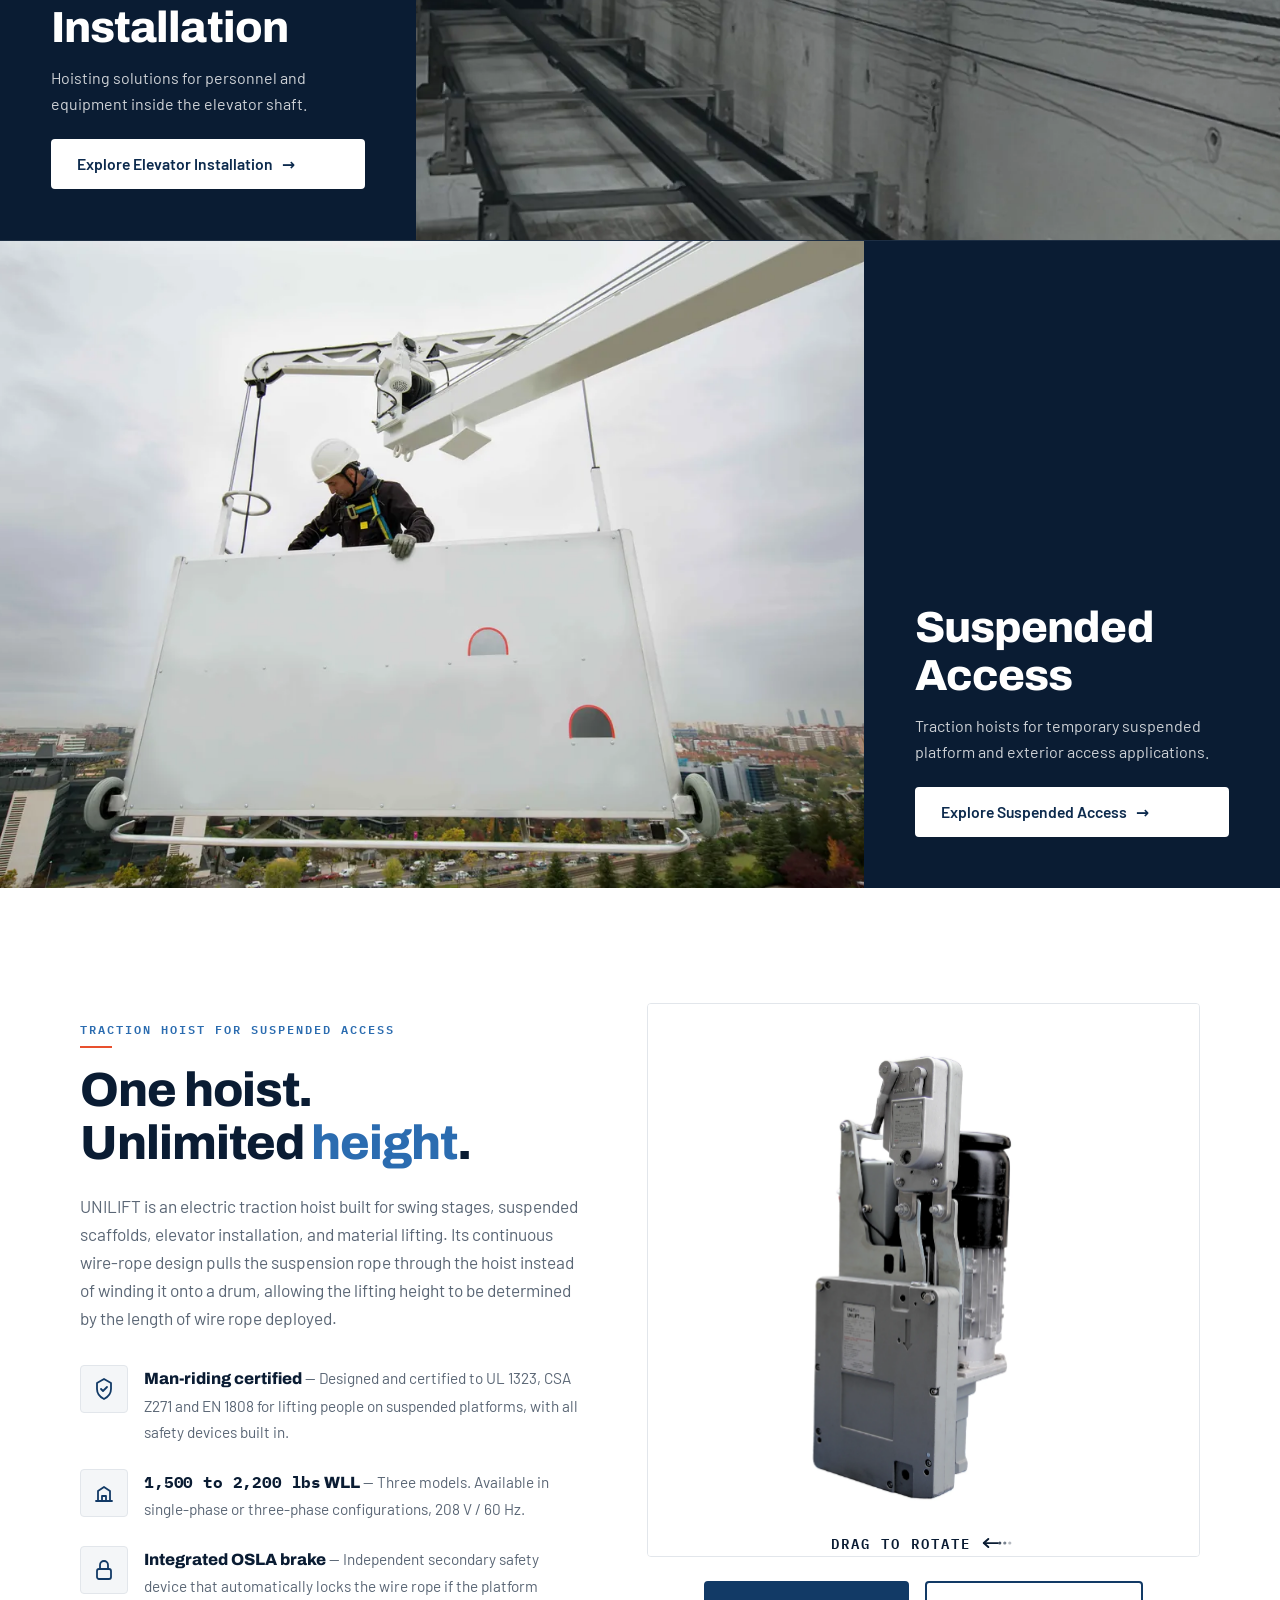
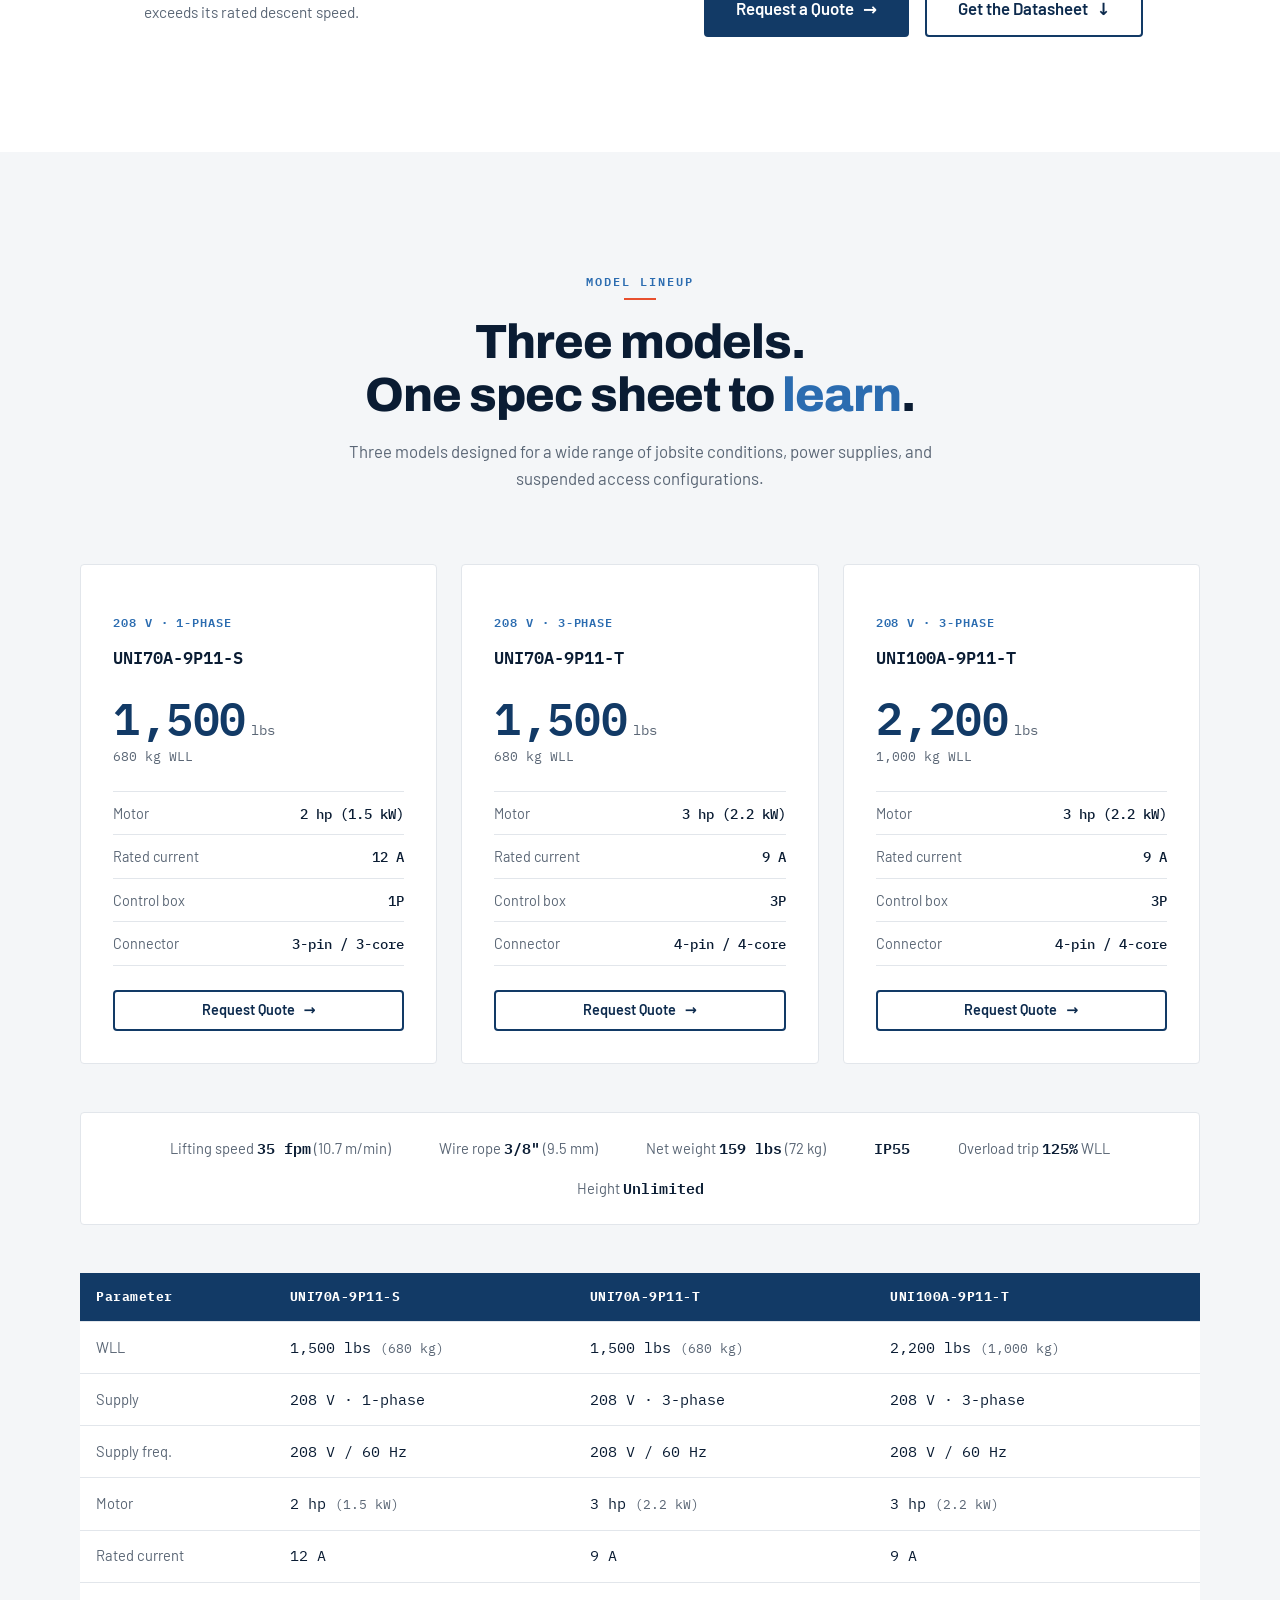
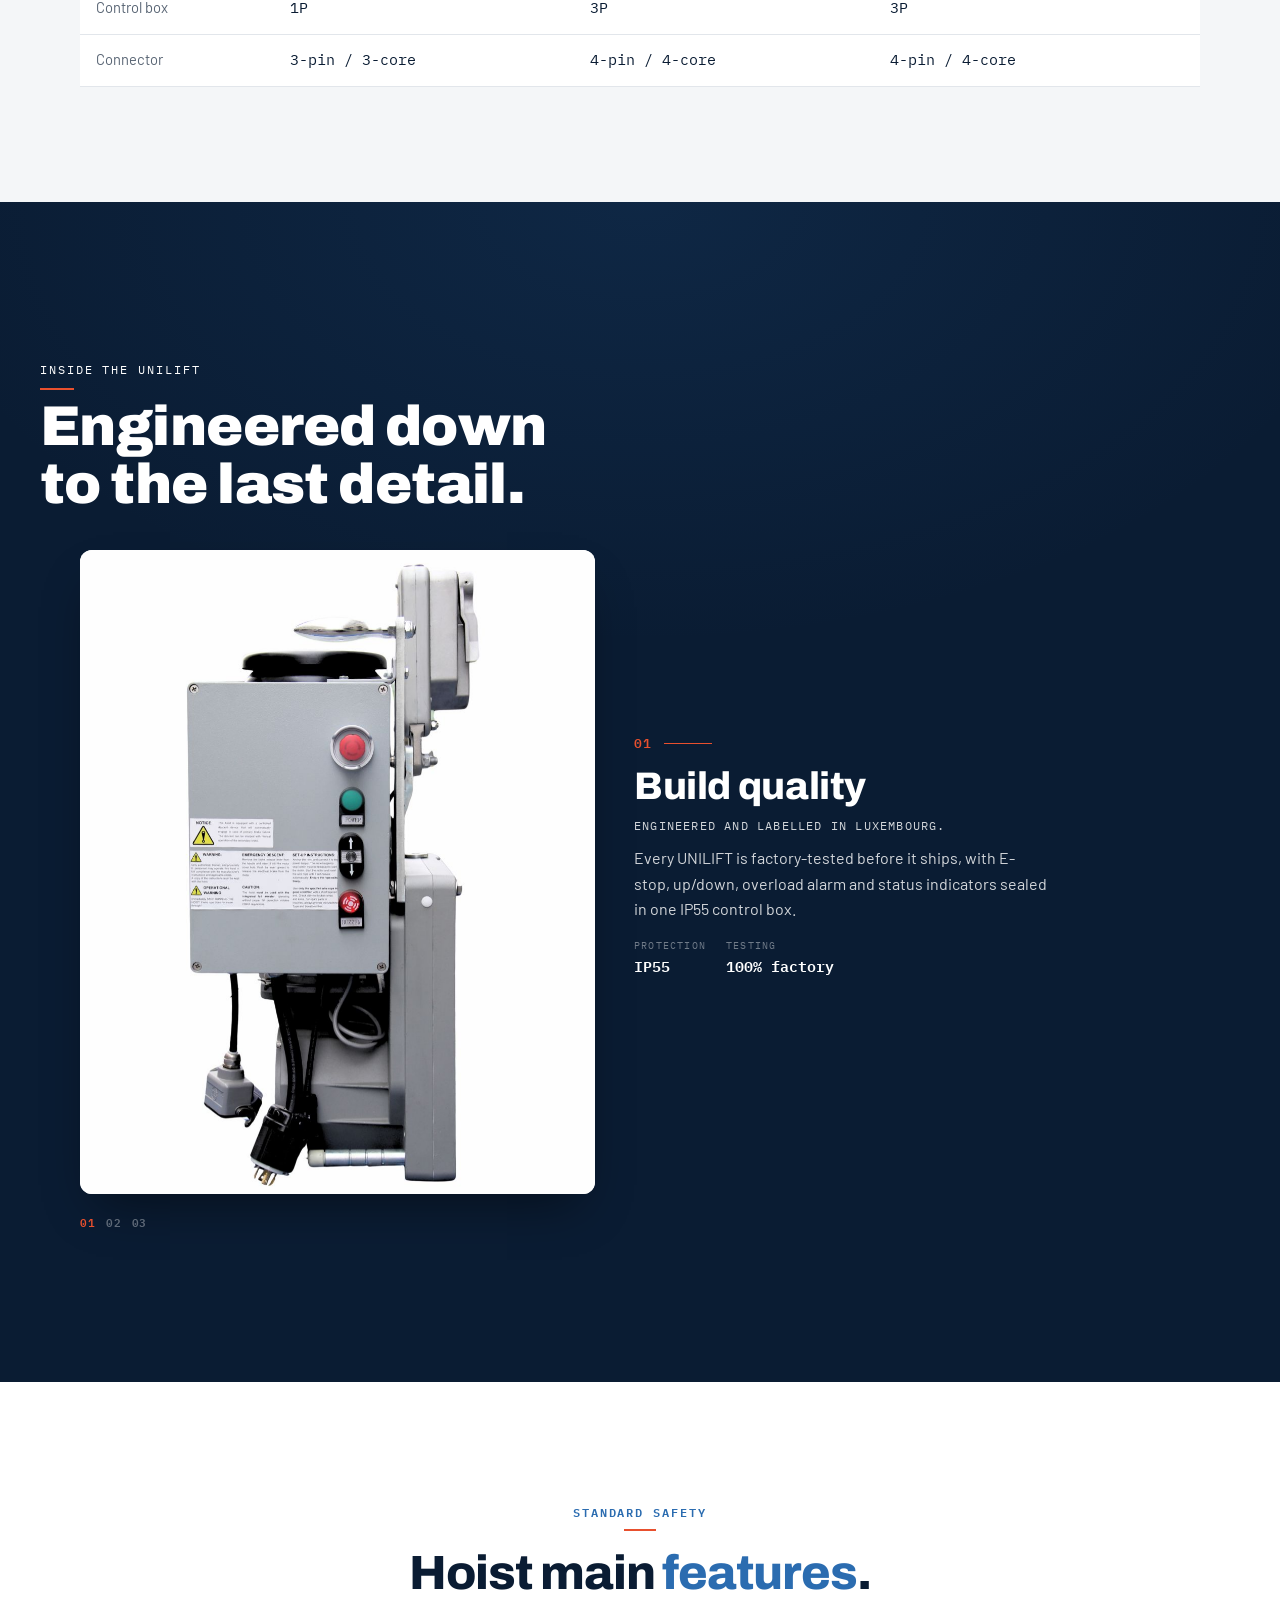
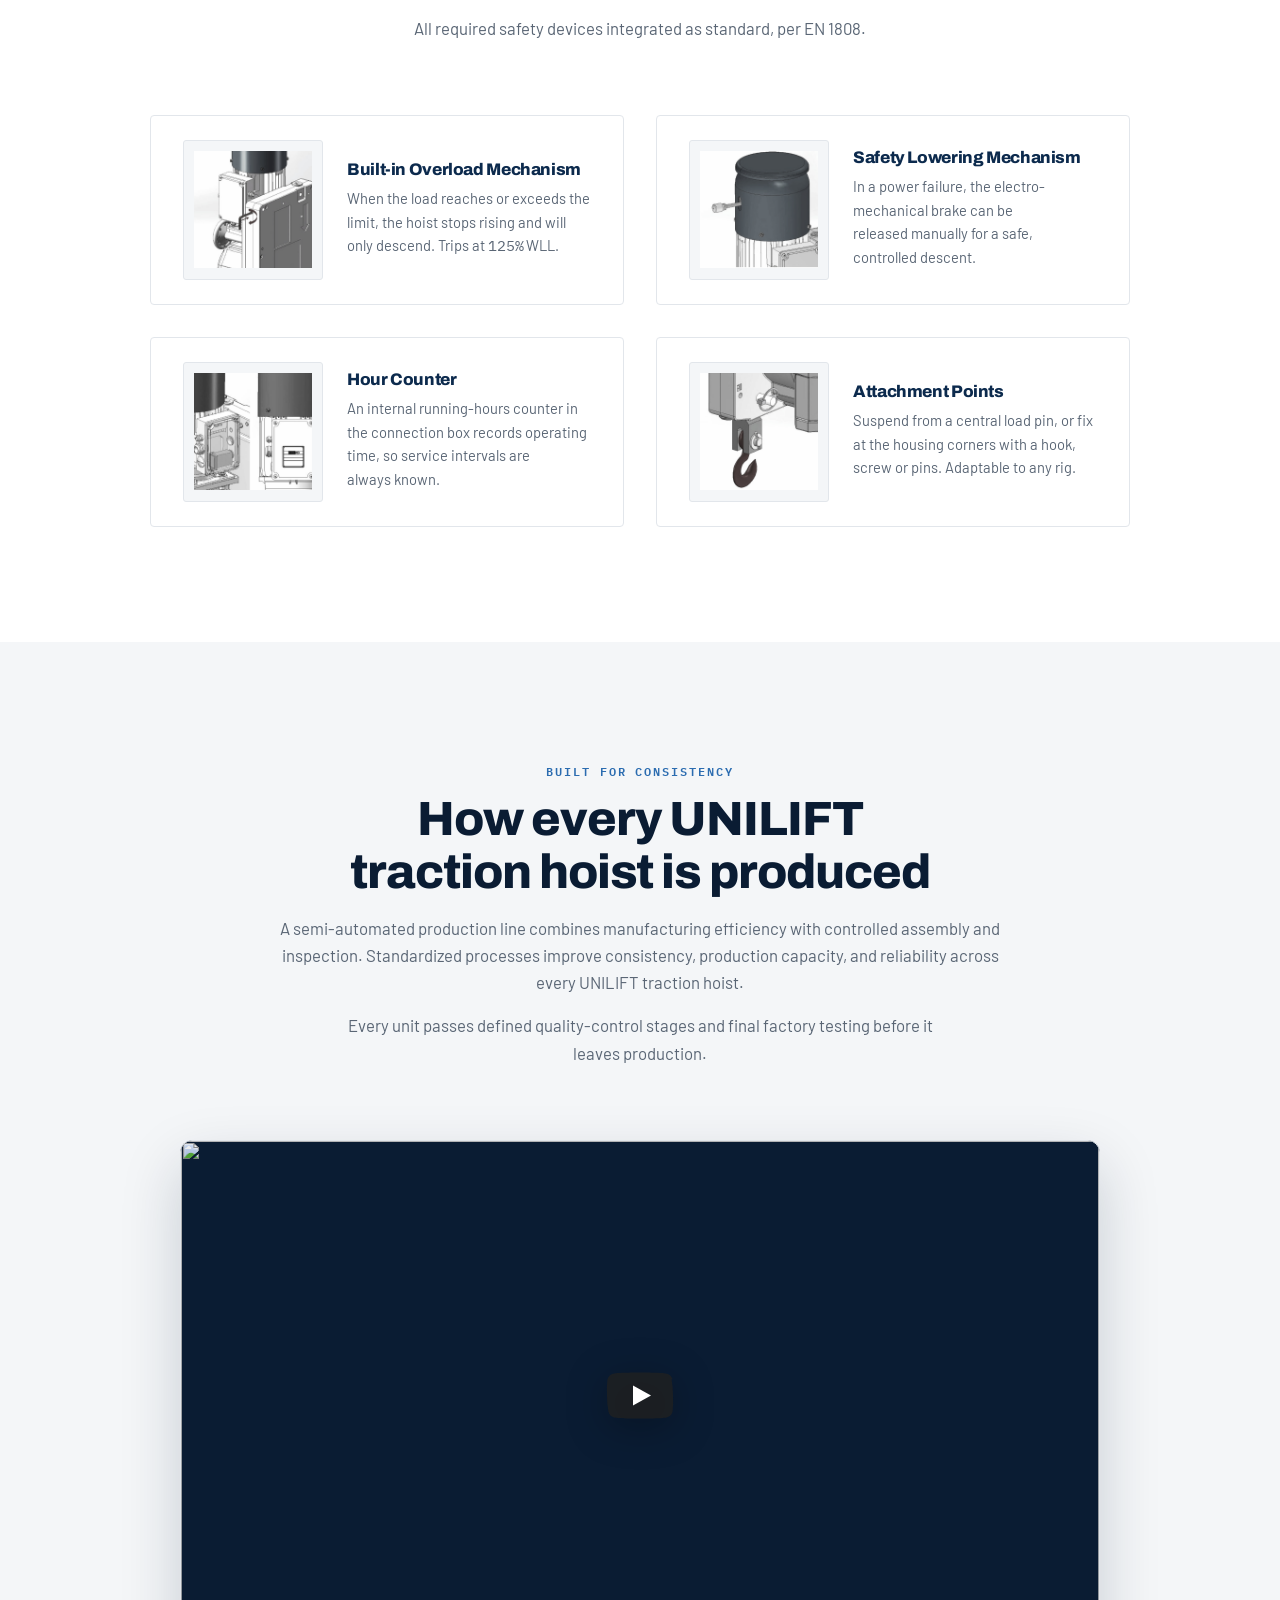
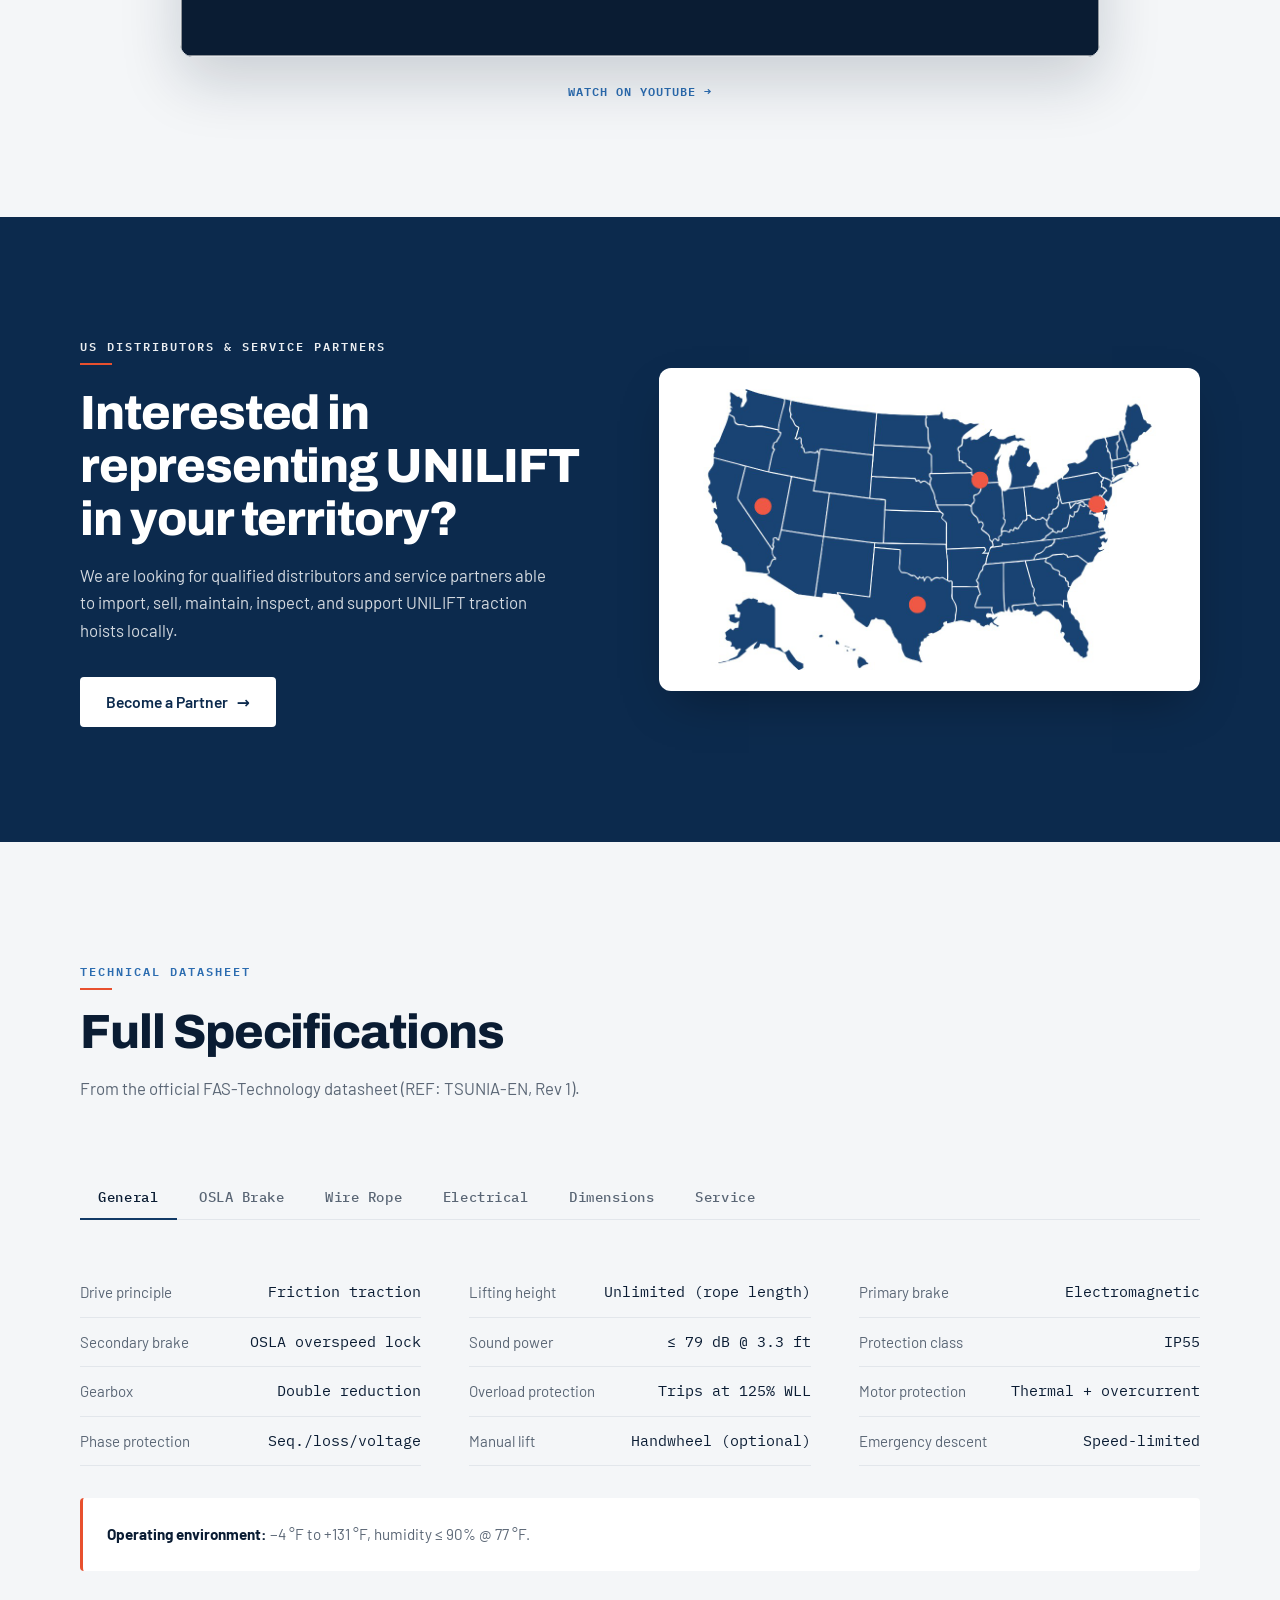
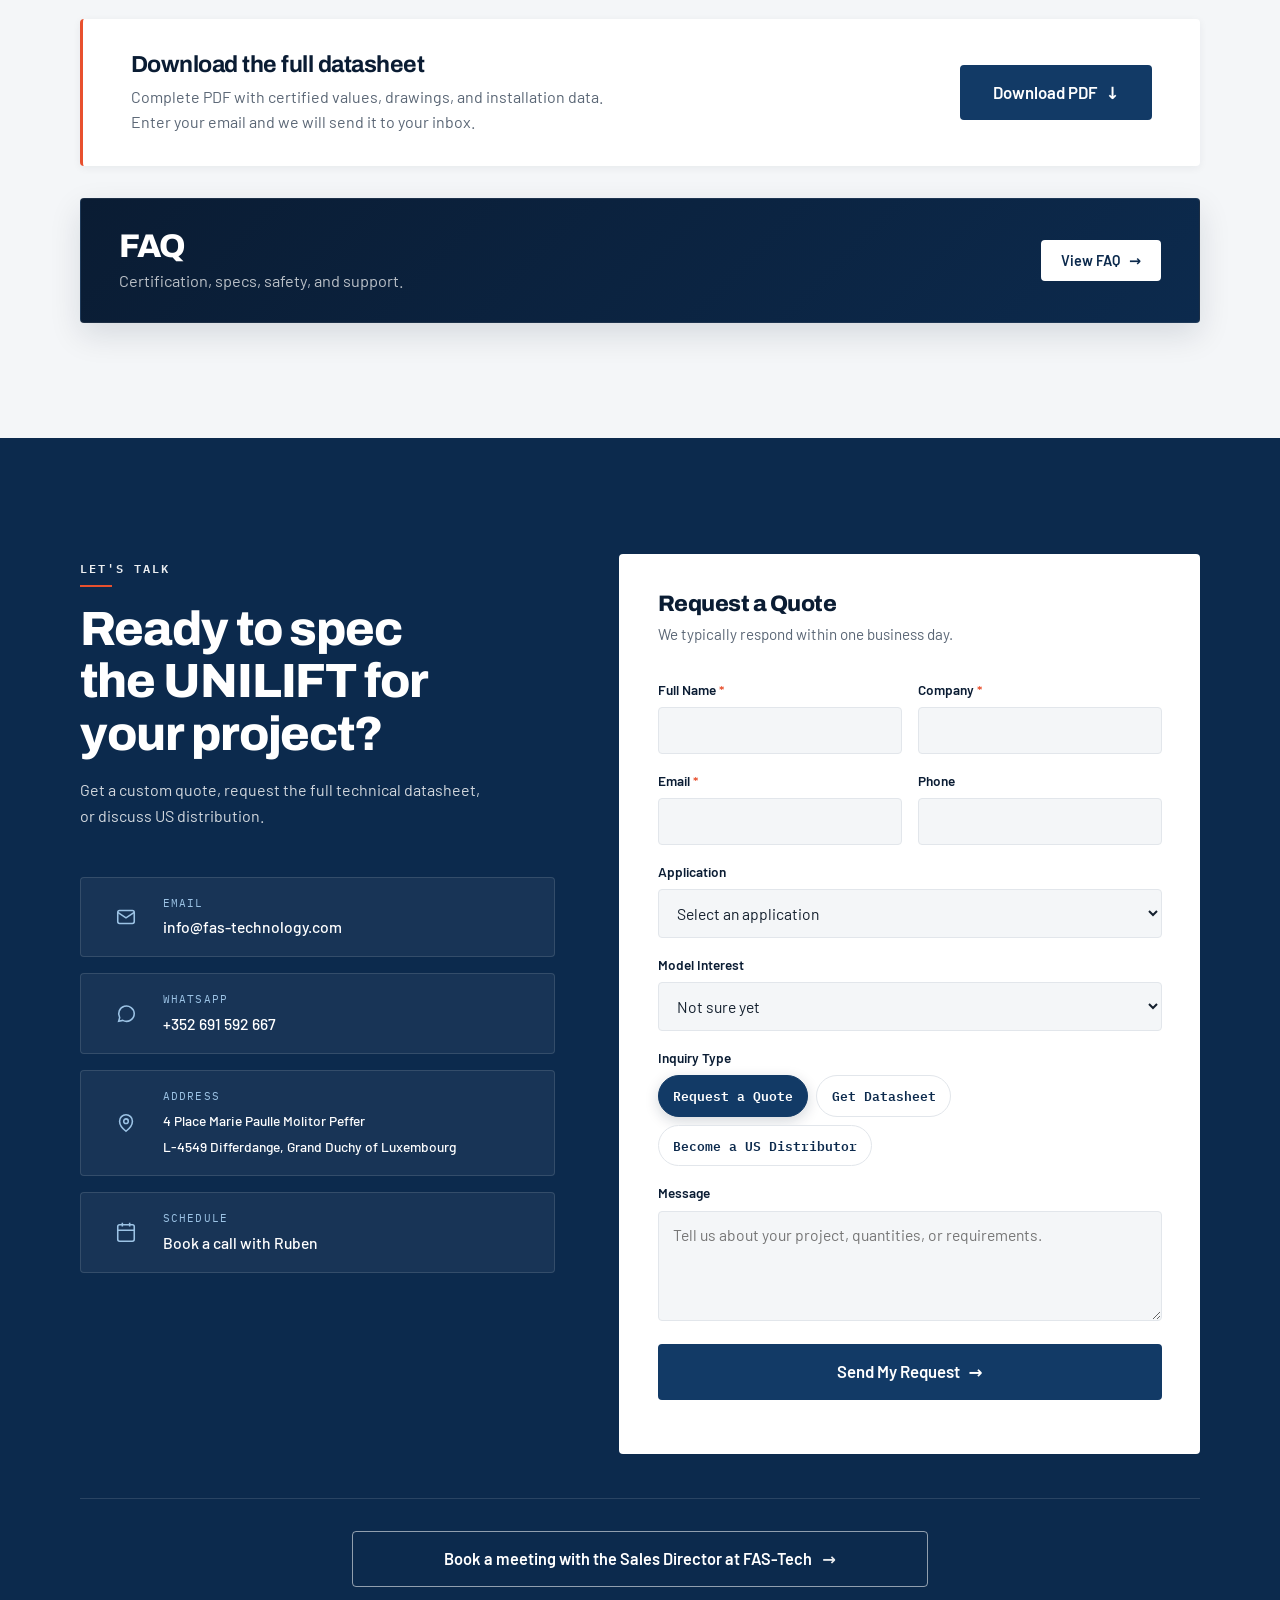
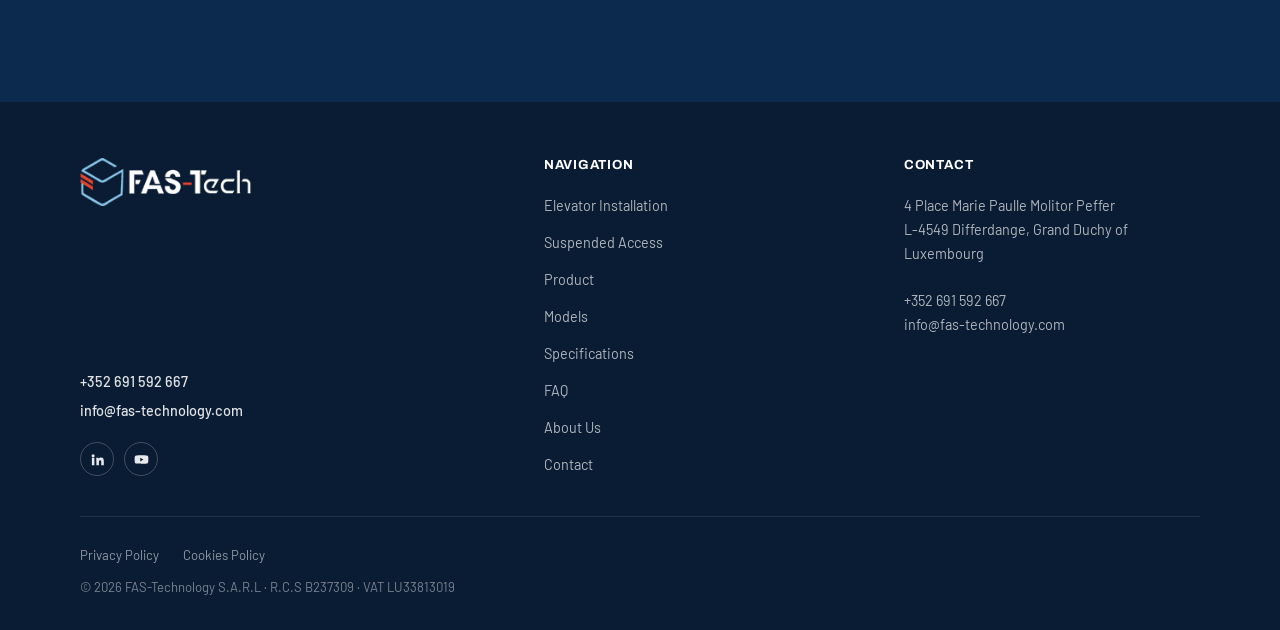
==== commit 6777b43f: "fix: refine US applications content and production readiness Co-authored-by: Cursor <cursoragent@cur" ====
--- a/index.html
+++ b/index.html
@@ -279,9 +279,8 @@
         "ratedCurrent": "9 A",
         "controlBox": "3P",
         "connector": "4-pin / 4-core",
-        "featured": true,
-        "ribbon": "Most Popular",
-        "ctaVariant": "primary",
+        "featured": false,
+        "ctaVariant": "outline",
         "ctaLabel": "Request Quote",
         "ctaId": "quote-UNI70A-T",
         "formOption": "UNI70A-9P11-T, 1,500 lbs, Three-Phase"
@@ -827,7 +826,7 @@
   <!-- Performance: preconnect + LCP hero preload -->
   <link rel="preconnect" href="https://fonts.googleapis.com">
   <link rel="preconnect" href="https://fonts.gstatic.com" crossorigin>
-  <link rel="preload" as="image" href="assets/context/hero.webp" fetchpriority="high" type="image/webp">
+  <link rel="preload" as="image" href="assets/context/elevator-shaft.webp" fetchpriority="high" type="image/webp">
   <link href="https://fonts.googleapis.com/css2?family=Archivo:wght@600;700;800;900&family=Barlow:wght@400;500;600&family=IBM+Plex+Mono:wght@400;500;600&display=swap" rel="stylesheet">
 
   <!-- Styles -->
@@ -908,7 +907,7 @@
   <!-- ========== APPLICATION HERO ========== -->
   <header id="hero" class="hero hero--slides" data-hero-carousel aria-roledescription="carousel" aria-label="Applications">
     <div class="hero__slide is-active" id="hero-slide-0" role="tabpanel" aria-labelledby="hero-tab-0">
-      <img class="hero__slide-img" src="assets/context/hero.webp" alt="" width="1600" height="1067" fetchpriority="high" decoding="async">
+      <img class="hero__slide-img" src="assets/context/elevator-shaft.webp" alt="" width="1800" height="873" fetchpriority="high" decoding="async">
       <div class="hero__overlay"></div>
       <div class="hero__inner">
         <div class="hero__content">
@@ -1106,8 +1105,7 @@
         </div>
 
         <!-- T (featured) -->
-        <div class="model-card model-card--featured reveal">
-          <span class="model-card__ribbon">Most Popular</span>
+        <div class="model-card reveal">
           <div class="model-card__phase">208 V &middot; 3-PHASE</div>
           <div class="model-card__name">UNI70A-9P11-T</div>
           <div>
@@ -1121,7 +1119,7 @@
             <div class="model-spec-row"><span class="label">Control box</span><span class="value">3P</span></div>
             <div class="model-spec-row"><span class="label">Connector</span><span class="value">4-pin / 4-core</span></div>
           </div>
-          <button class="btn btn--primary btn--full btn--sm" data-model-quote="UNI70A-9P11-T" data-cta="quote-UNI70A-T">
+          <button class="btn btn--outline btn--full btn--sm" data-model-quote="UNI70A-9P11-T" data-cta="quote-UNI70A-T">
             Request Quote <span class="btn__arrow" aria-hidden="true">&rarr;</span>
           </button>
         </div>
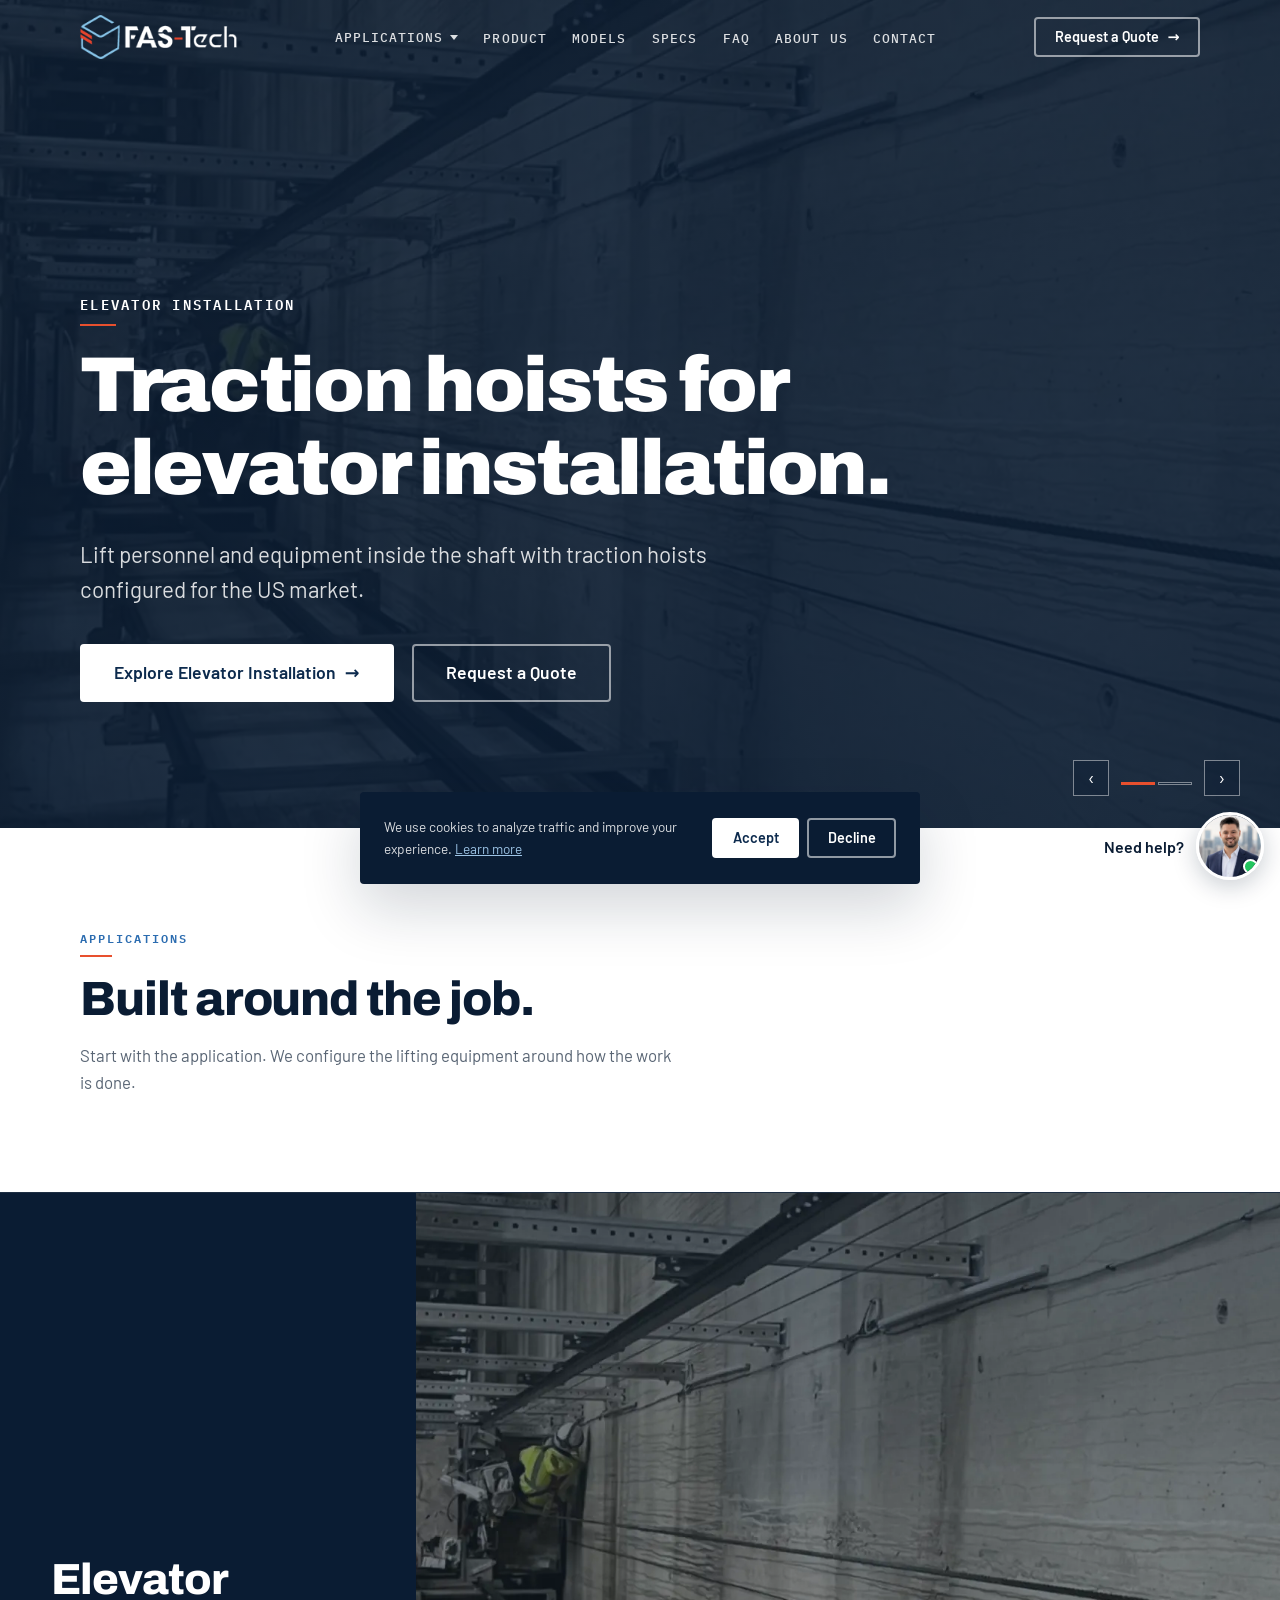
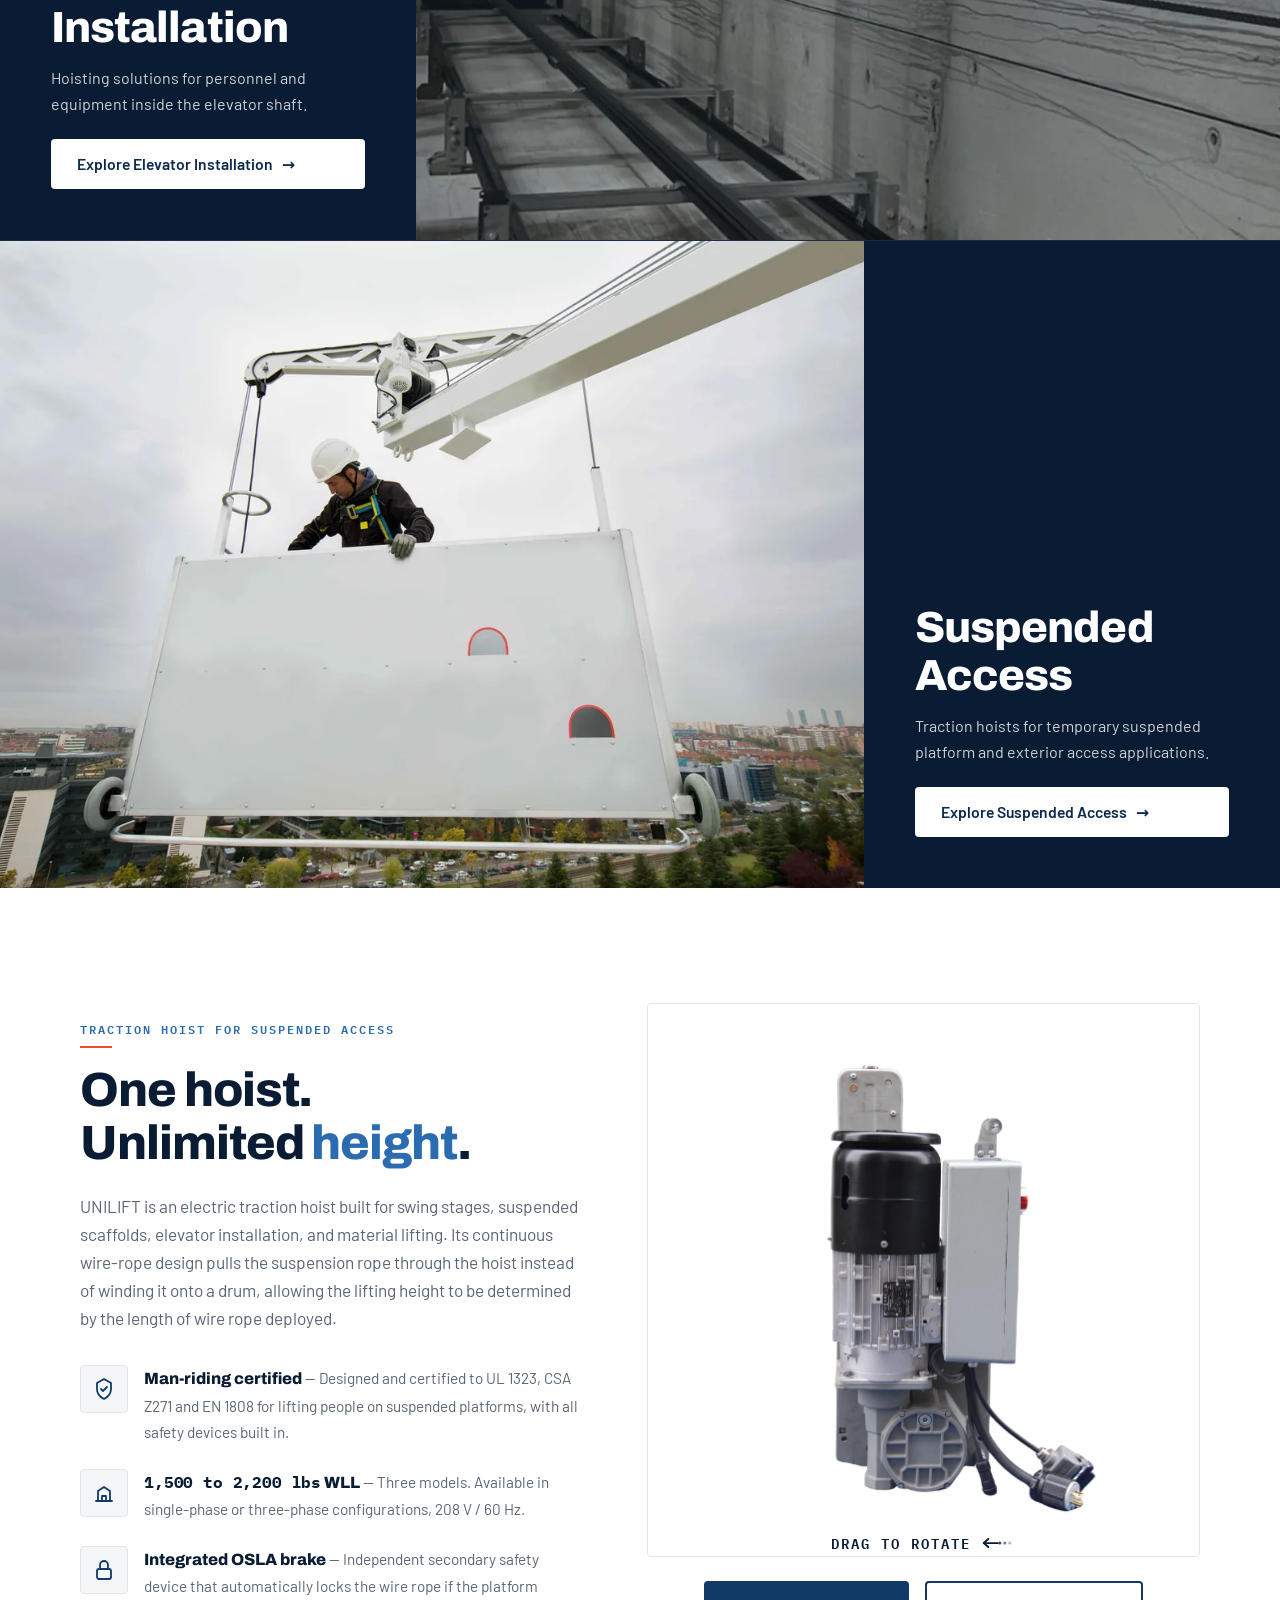
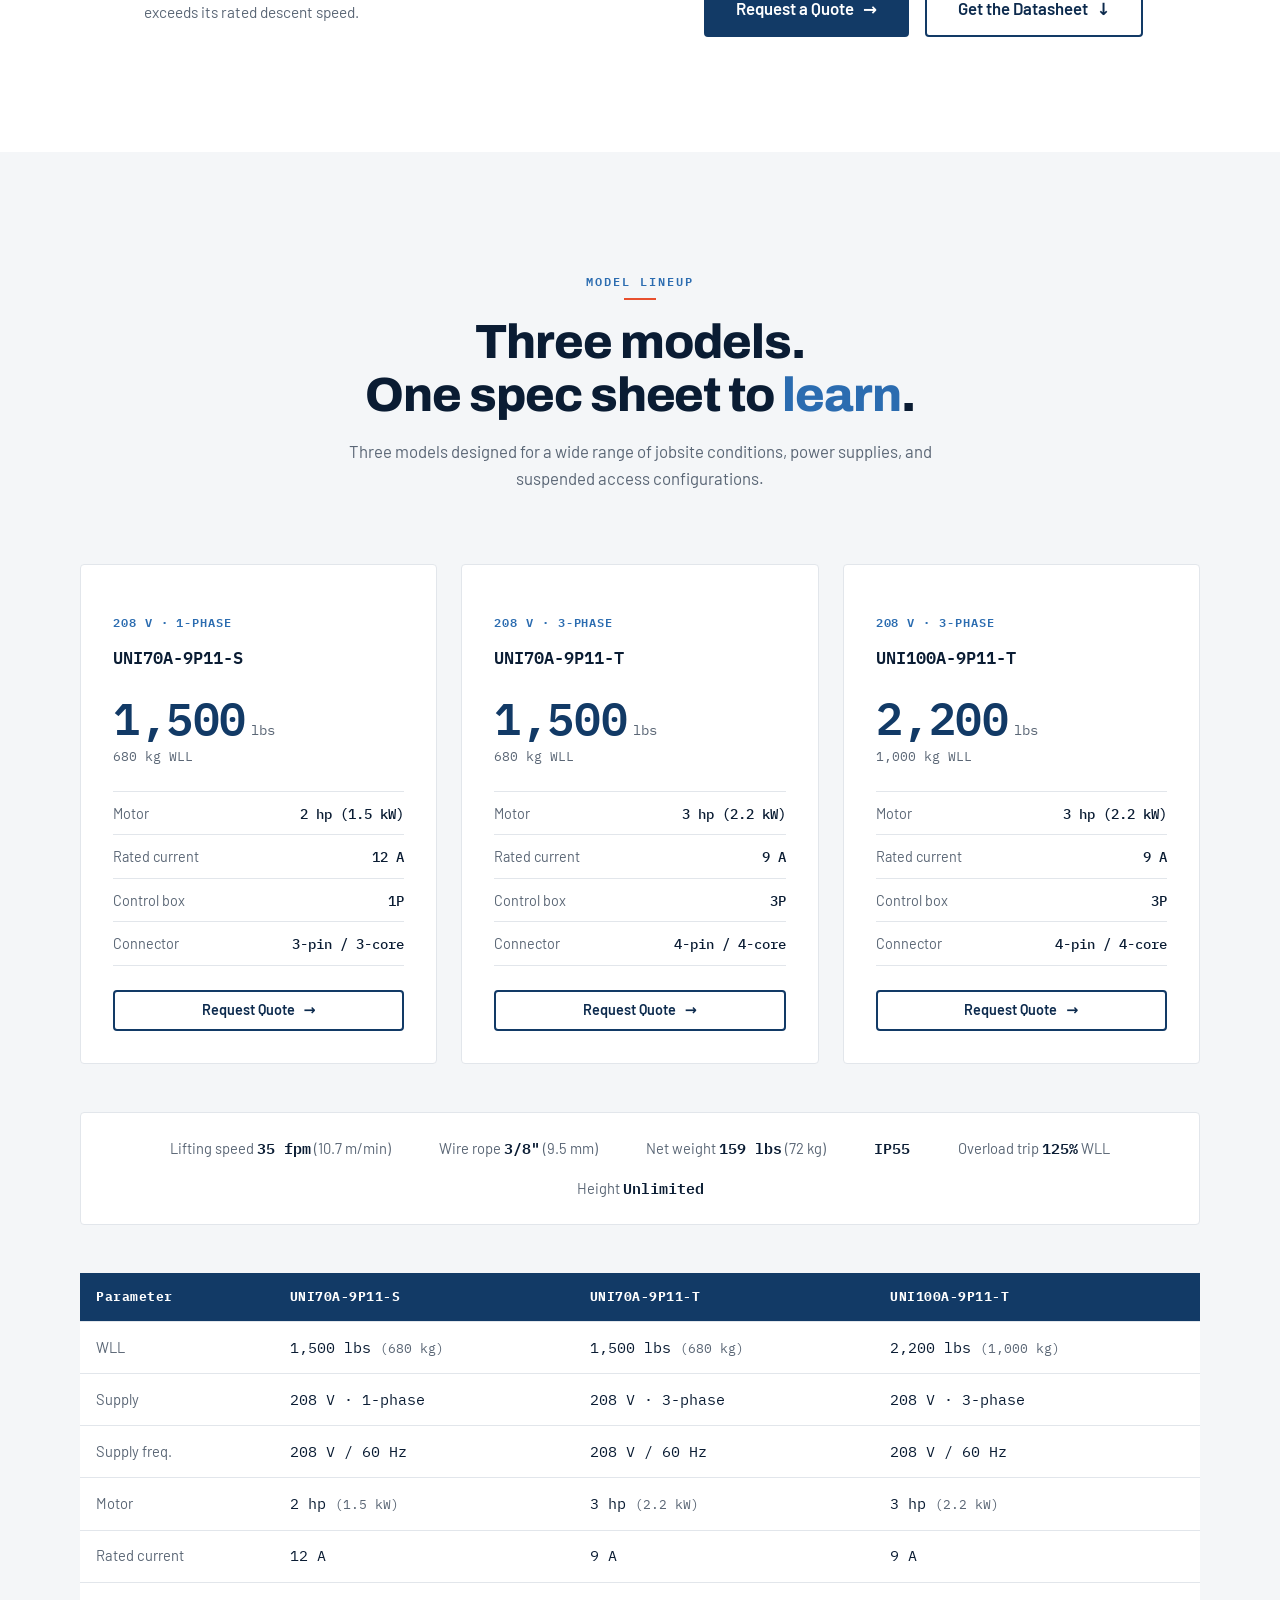
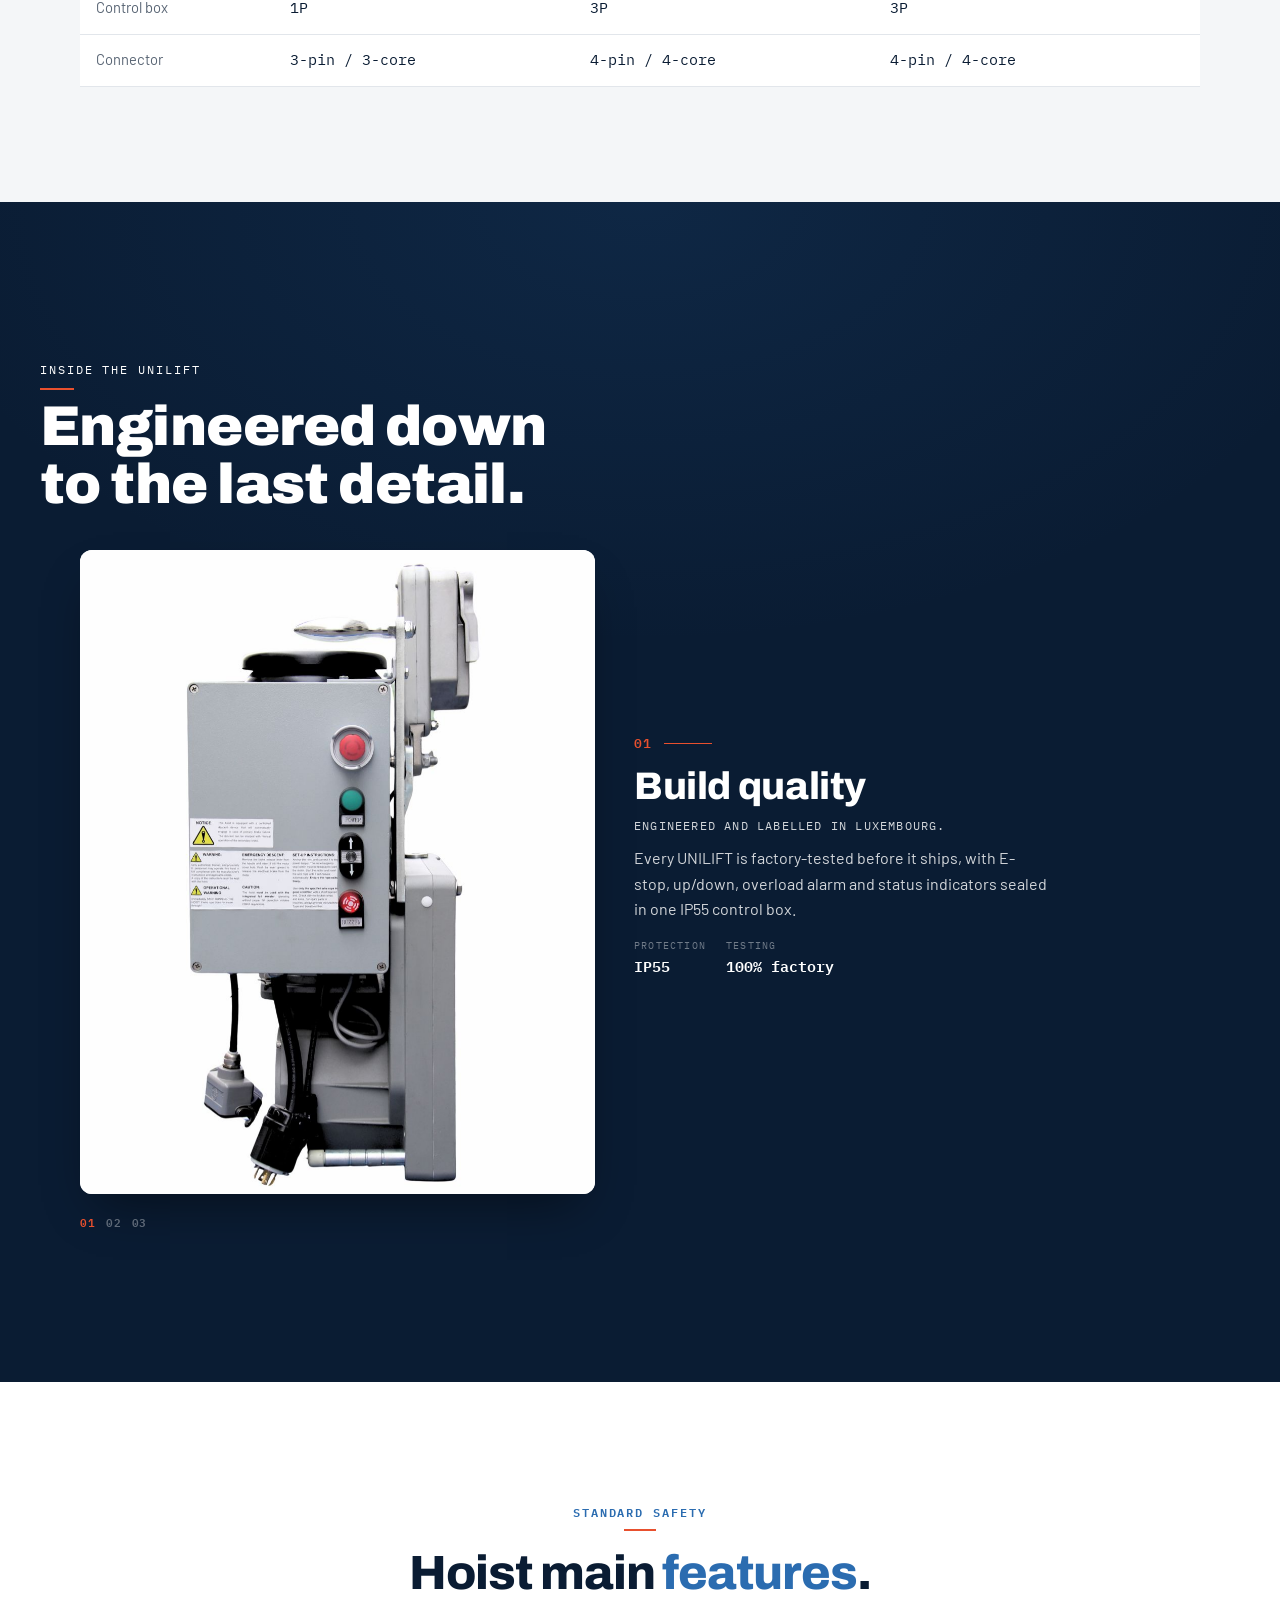
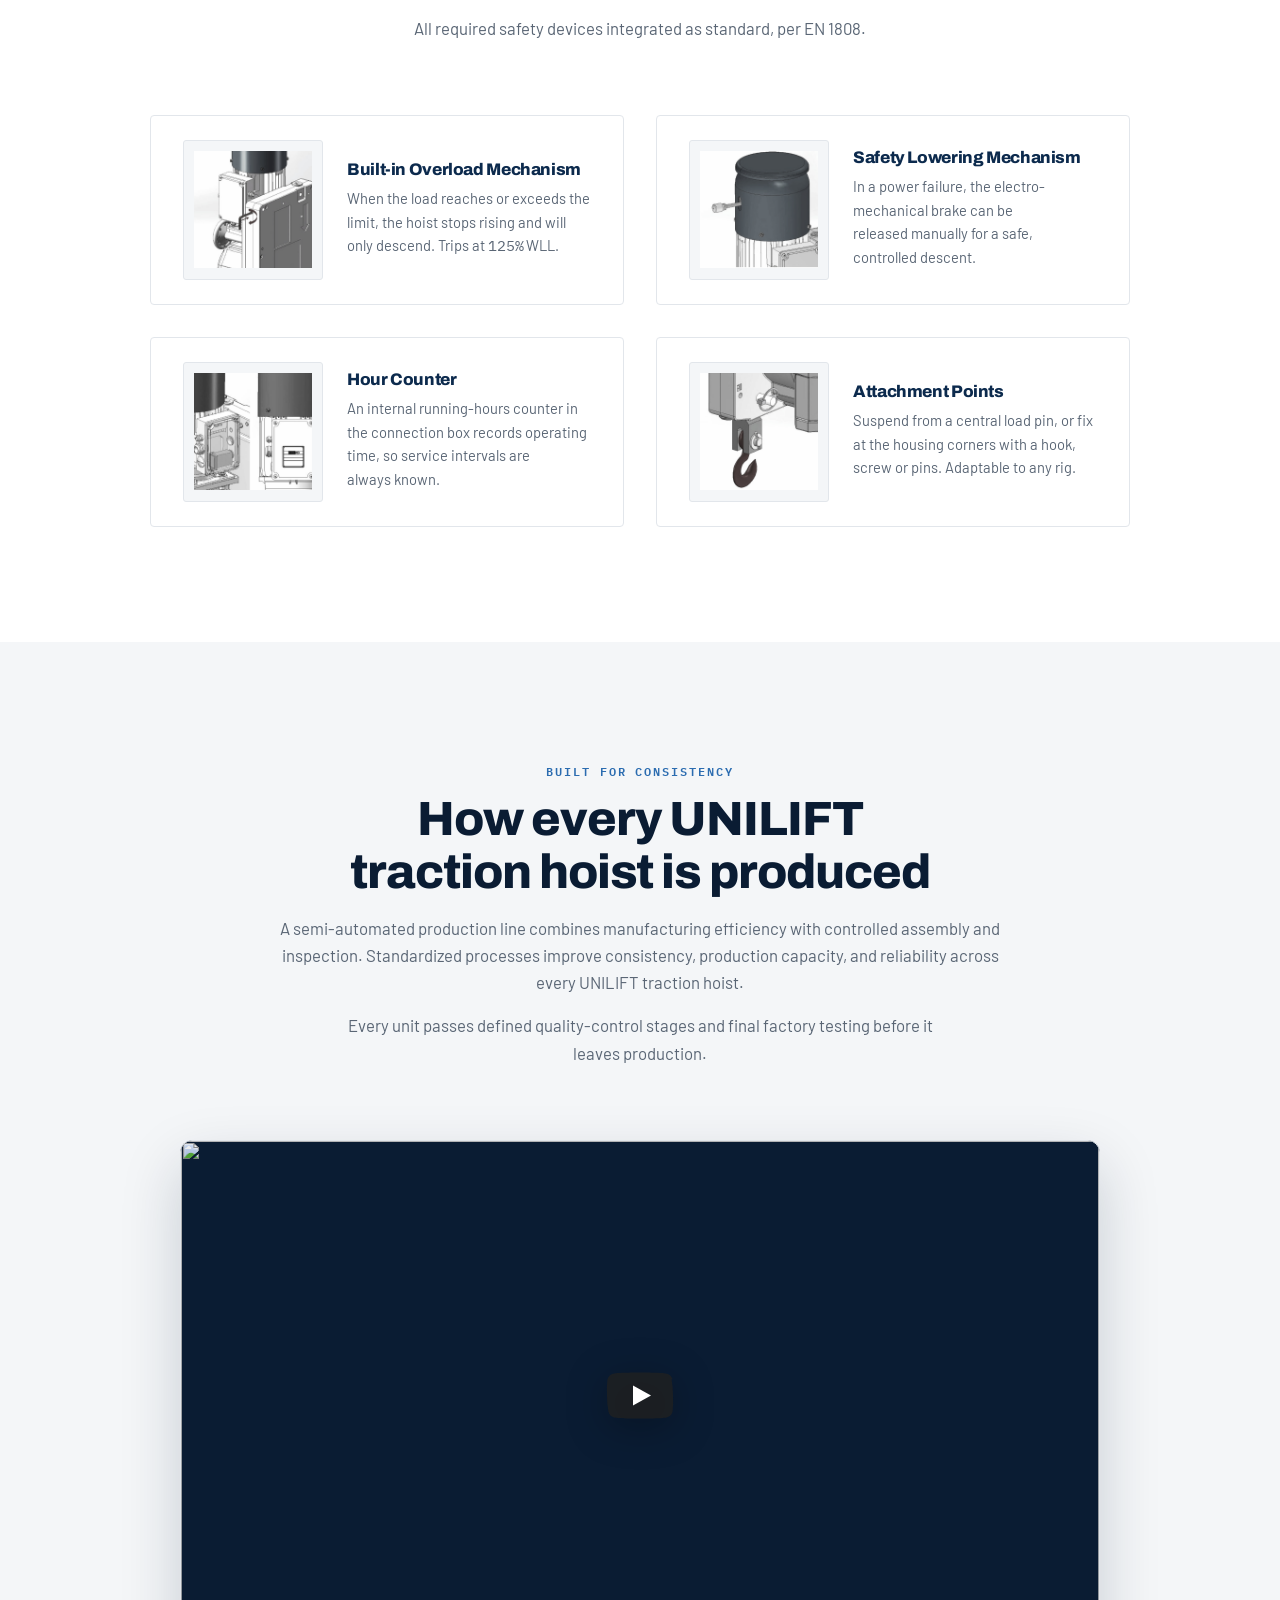
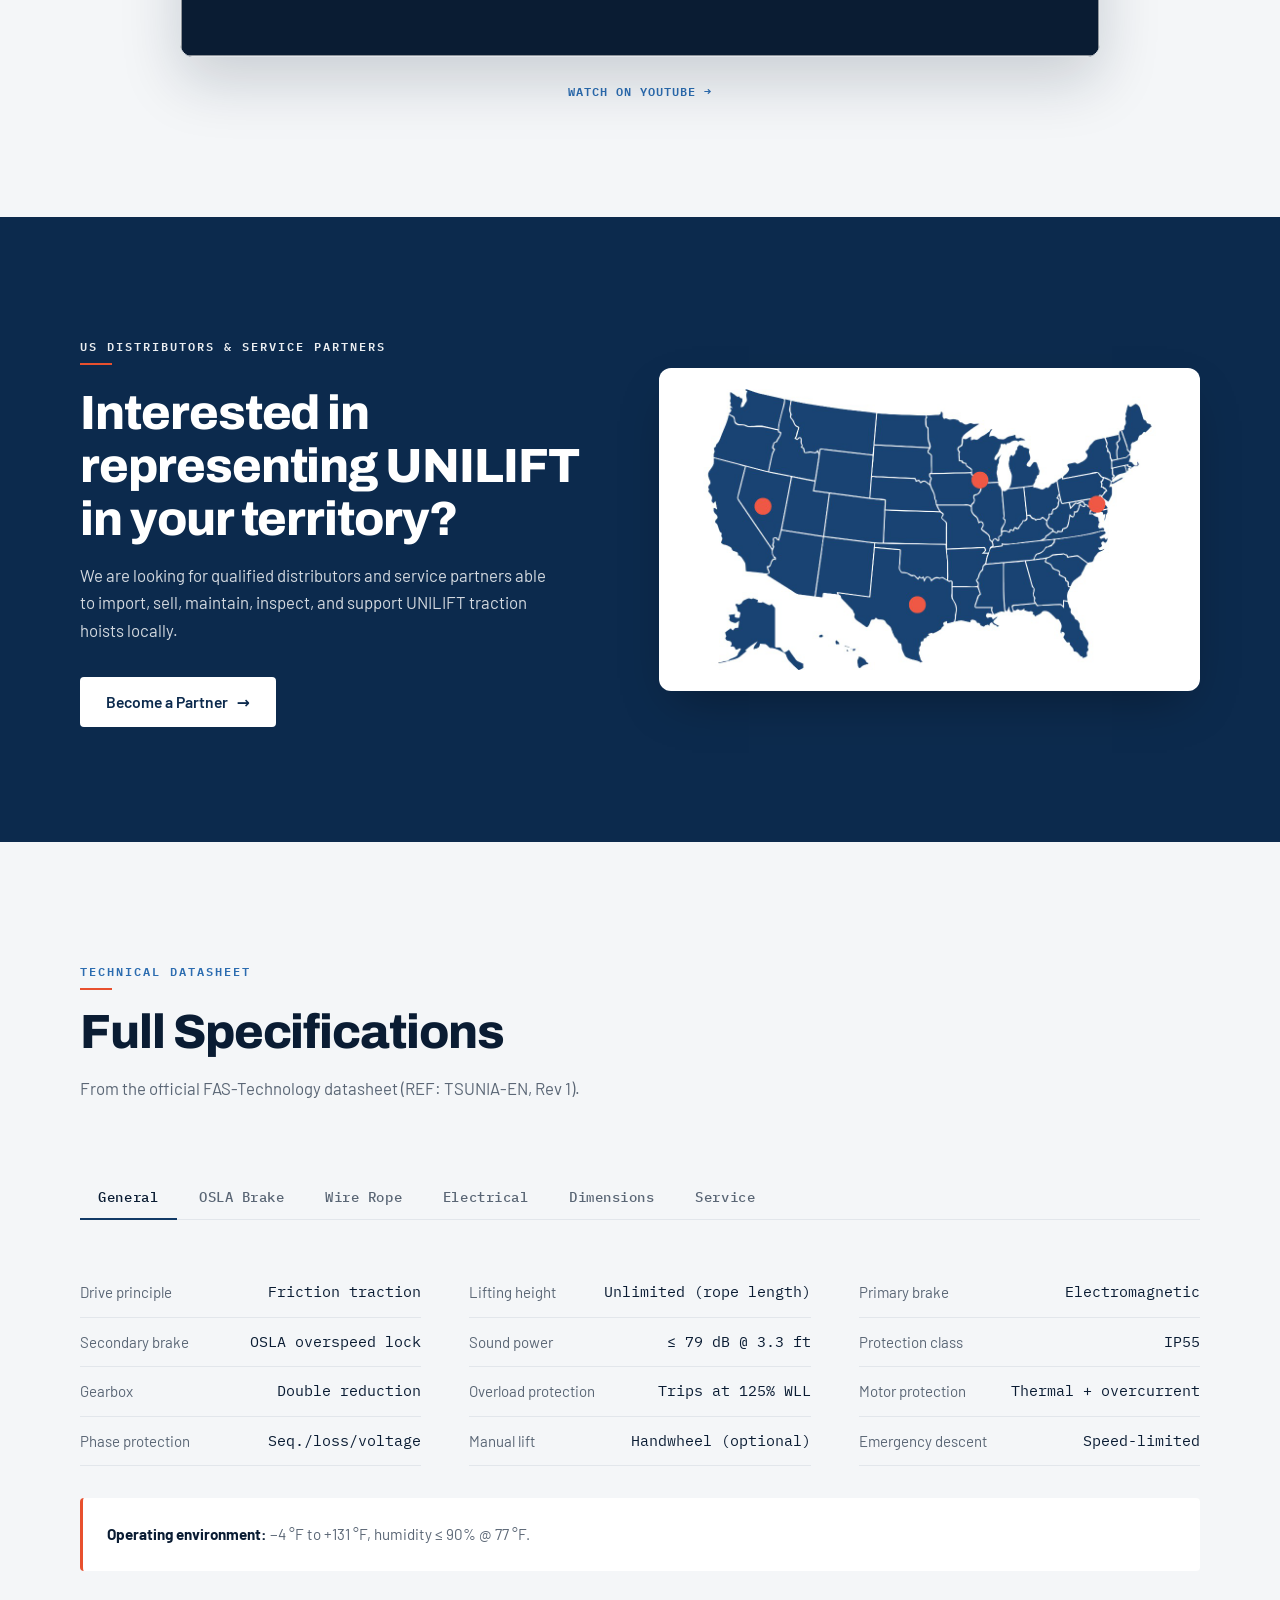
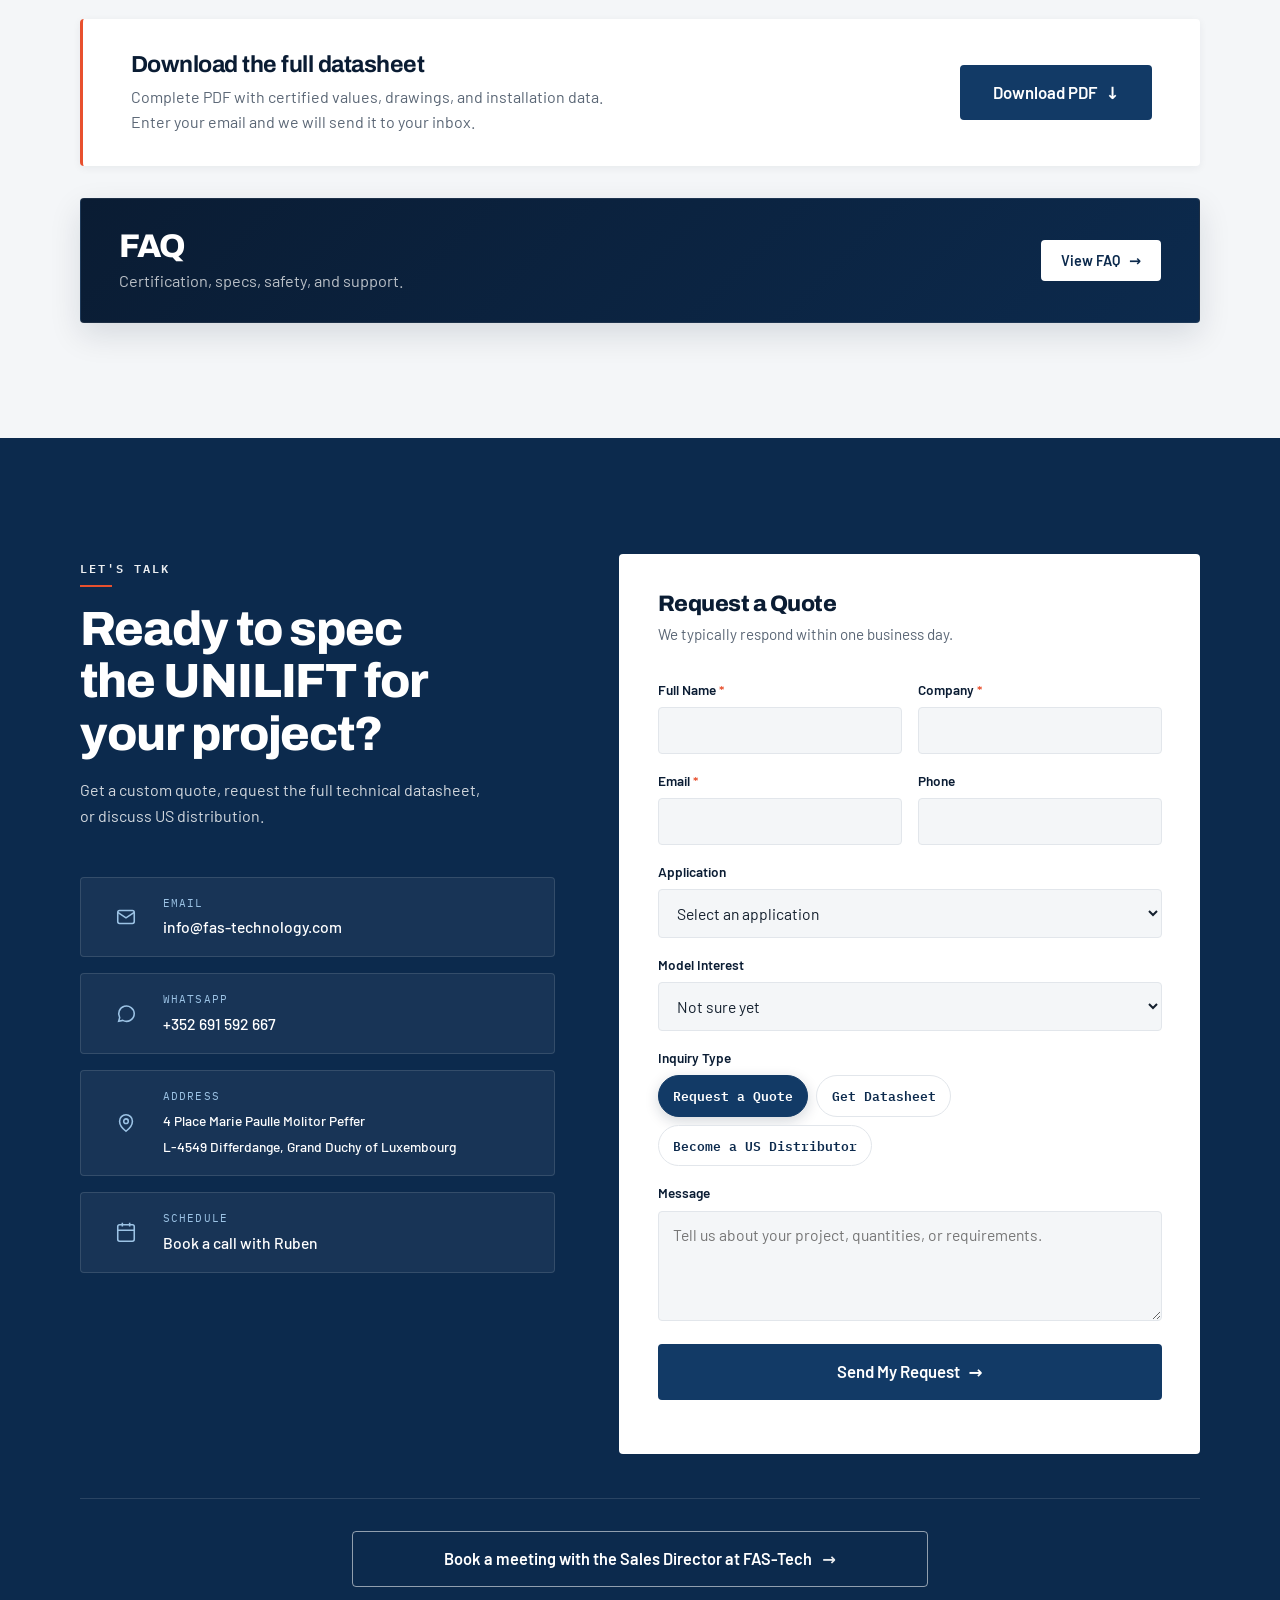
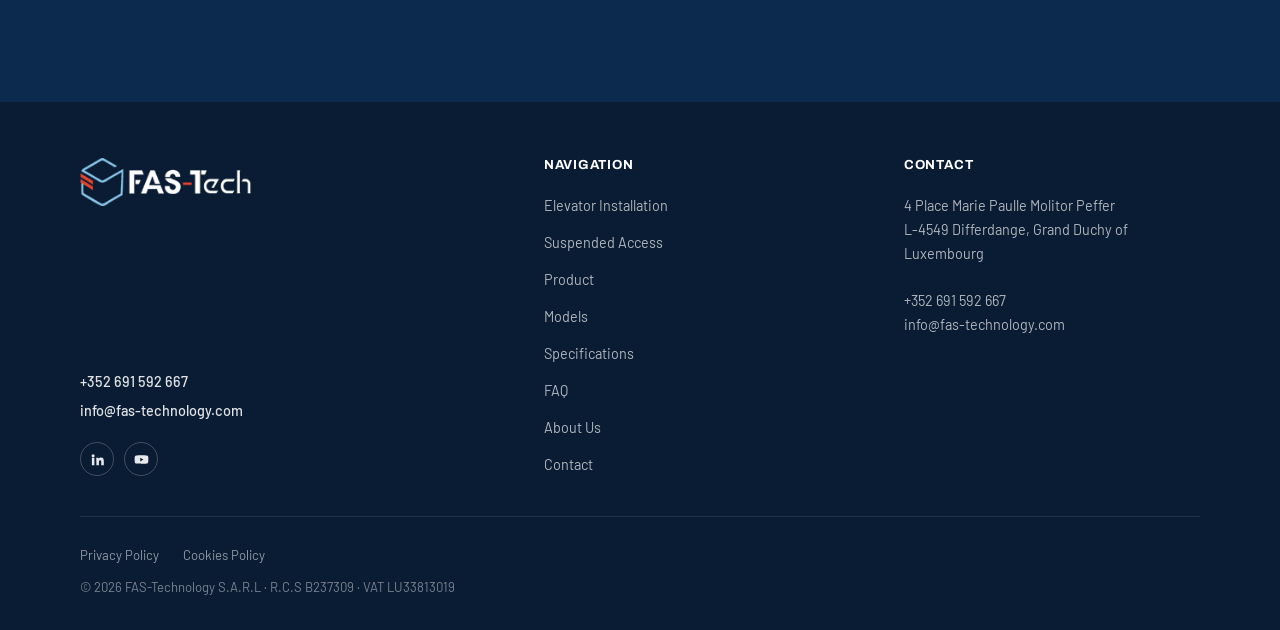
==== commit c7277efb: "feat: add US campaign tracking and SEO foundation Co-authored-by: Cursor <cursoragent@cursor.com>" ====
--- a/index.html
+++ b/index.html
@@ -5,8 +5,8 @@
   <meta name="viewport" content="width=device-width, initial-scale=1.0">
 
   <!-- Primary SEO -->
-  <title>FAS-Tech UNILIFT | Traction Hoist USA | UL 1323 Man-Riding Hoist</title>
-  <meta name="description" content="FAS-Tech (FAS-Technology) UNILIFT traction hoist for the US market. UL 1323 listed, CSA Z271 certified, 1,500–2,200 lbs WLL, unlimited lift height. Request a quote.">
+  <title>Traction Hoists for Elevator Installation &amp; Suspended Access | FAS-Tech USA</title>
+  <meta name="description" content="FAS-Tech UNILIFT traction hoists for elevator installation and suspended access in the US. 1,500 to 2,200 lb configurations, 208 V power options and technical support for your application.">
   <meta name="robots" content="index, follow">
   <meta name="author" content="FAS-Technology S.A.R.L">
   <link rel="canonical" href="https://www.fas-tech.us/">
@@ -16,14 +16,14 @@
   <!-- Open Graph -->
   <meta property="og:type" content="website">
   <meta property="og:url" content="https://www.fas-tech.us/">
-  <meta property="og:title" content="FAS-Tech UNILIFT | Traction Hoist USA | UL 1323 Man-Riding Hoist">
-  <meta property="og:description" content="FAS-Tech UNILIFT traction hoists for the US market. UL 1323 listed, man-riding certified, unlimited lift height.">
+  <meta property="og:title" content="Traction Hoists for Elevator Installation &amp; Suspended Access | FAS-Tech USA">
+  <meta property="og:description" content="FAS-Tech UNILIFT traction hoists for elevator installation and suspended access in the US. 1,500 to 2,200 lb configurations, 208 V power options and technical support for your application.">
   <meta property="og:image" content="https://www.fas-tech.us/assets/photos/1.webp">
   <meta property="og:site_name" content="FAS-Tech">
   <meta property="og:locale" content="en_US">
   <meta name="twitter:card" content="summary_large_image">
-  <meta name="twitter:title" content="FAS-Tech UNILIFT | Traction Hoist USA">
-  <meta name="twitter:description" content="FAS-Tech UNILIFT traction hoists. UL 1323 listed, man-riding certified, built for the US jobsite.">
+  <meta name="twitter:title" content="Traction Hoists for Elevator Installation &amp; Suspended Access | FAS-Tech USA">
+  <meta name="twitter:description" content="FAS-Tech UNILIFT traction hoists for elevator installation and suspended access in the US. 1,500 to 2,200 lb configurations, 208 V power options and technical support for your application.">
   <meta name="twitter:image" content="https://www.fas-tech.us/assets/photos/1.webp">
   <meta name="theme-color" content="#0A1C33">
   <link rel="icon" href="/favicon.ico" sizes="48x48">
@@ -83,13 +83,13 @@
     },
     "datasheetPdf": "assets/docs/UNILIFT_Datasheet_TSUNIA-EN.pdf",
     "seo": {
-      "title": "FAS-Tech UNILIFT | Traction Hoist USA | UL 1323 Man-Riding Hoist",
-      "description": "FAS-Tech (FAS-Technology) UNILIFT traction hoist for the US market. UL 1323 listed, CSA Z271 certified, 1,500–2,200 lbs WLL, unlimited lift height. Request a quote.",
-      "ogTitle": "FAS-Tech UNILIFT | Traction Hoist USA | UL 1323 Man-Riding Hoist",
-      "ogDescription": "FAS-Tech UNILIFT traction hoists for the US market. UL 1323 listed, man-riding certified, unlimited lift height.",
+      "title": "Traction Hoists for Elevator Installation & Suspended Access | FAS-Tech USA",
+      "description": "FAS-Tech UNILIFT traction hoists for elevator installation and suspended access in the US. 1,500 to 2,200 lb configurations, 208 V power options and technical support for your application.",
+      "ogTitle": "Traction Hoists for Elevator Installation & Suspended Access | FAS-Tech USA",
+      "ogDescription": "FAS-Tech UNILIFT traction hoists for elevator installation and suspended access in the US. 1,500 to 2,200 lb configurations, 208 V power options and technical support for your application.",
       "ogImage": "assets/photos/1.webp",
-      "twitterTitle": "FAS-Tech UNILIFT | Traction Hoist USA",
-      "twitterDescription": "FAS-Tech UNILIFT traction hoists. UL 1323 listed, man-riding certified, built for the US jobsite."
+      "twitterTitle": "Traction Hoists for Elevator Installation & Suspended Access | FAS-Tech USA",
+      "twitterDescription": "FAS-Tech UNILIFT traction hoists for elevator installation and suspended access in the US. 1,500 to 2,200 lb configurations, 208 V power options and technical support for your application."
     },
     "productSchema": {
       "name": "UNILIFT Traction Hoist Range",
@@ -810,16 +810,6 @@
       window.GA4_ID = g.GA4_ID;
       window.GADS_ID = g.GADS_ID;
       window.LEAD_WEBHOOK_URL = g.LEAD_WEBHOOK_URL;
-      var s = document.createElement('script');
-      s.async = true;
-      s.src = 'https://www.googletagmanager.com/gtag/js?id=' + encodeURIComponent(g.GA4_ID);
-      document.head.appendChild(s);
-      window.dataLayer = window.dataLayer || [];
-      function gtag() { dataLayer.push(arguments); }
-      window.gtag = gtag;
-      gtag('js', new Date());
-      gtag('config', g.GA4_ID);
-      gtag('config', g.GADS_ID);
     })();
   </script>
 
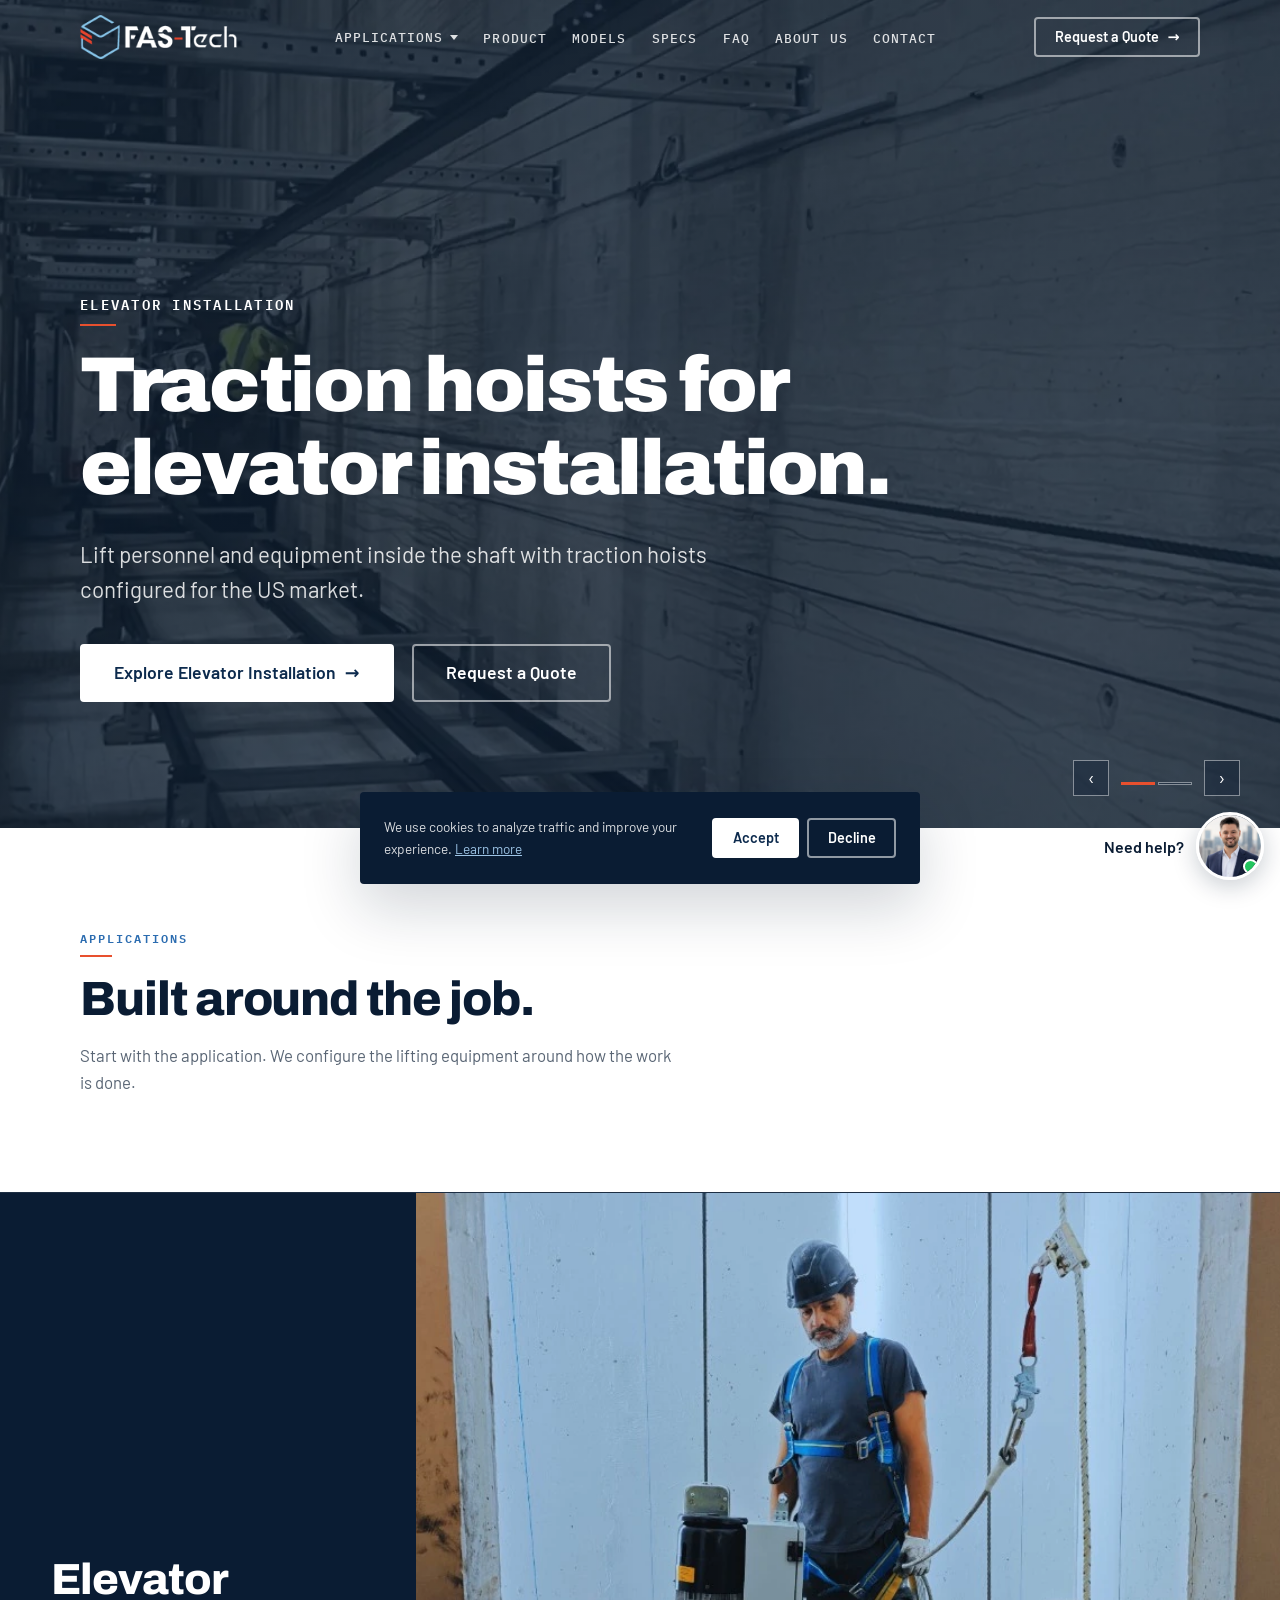
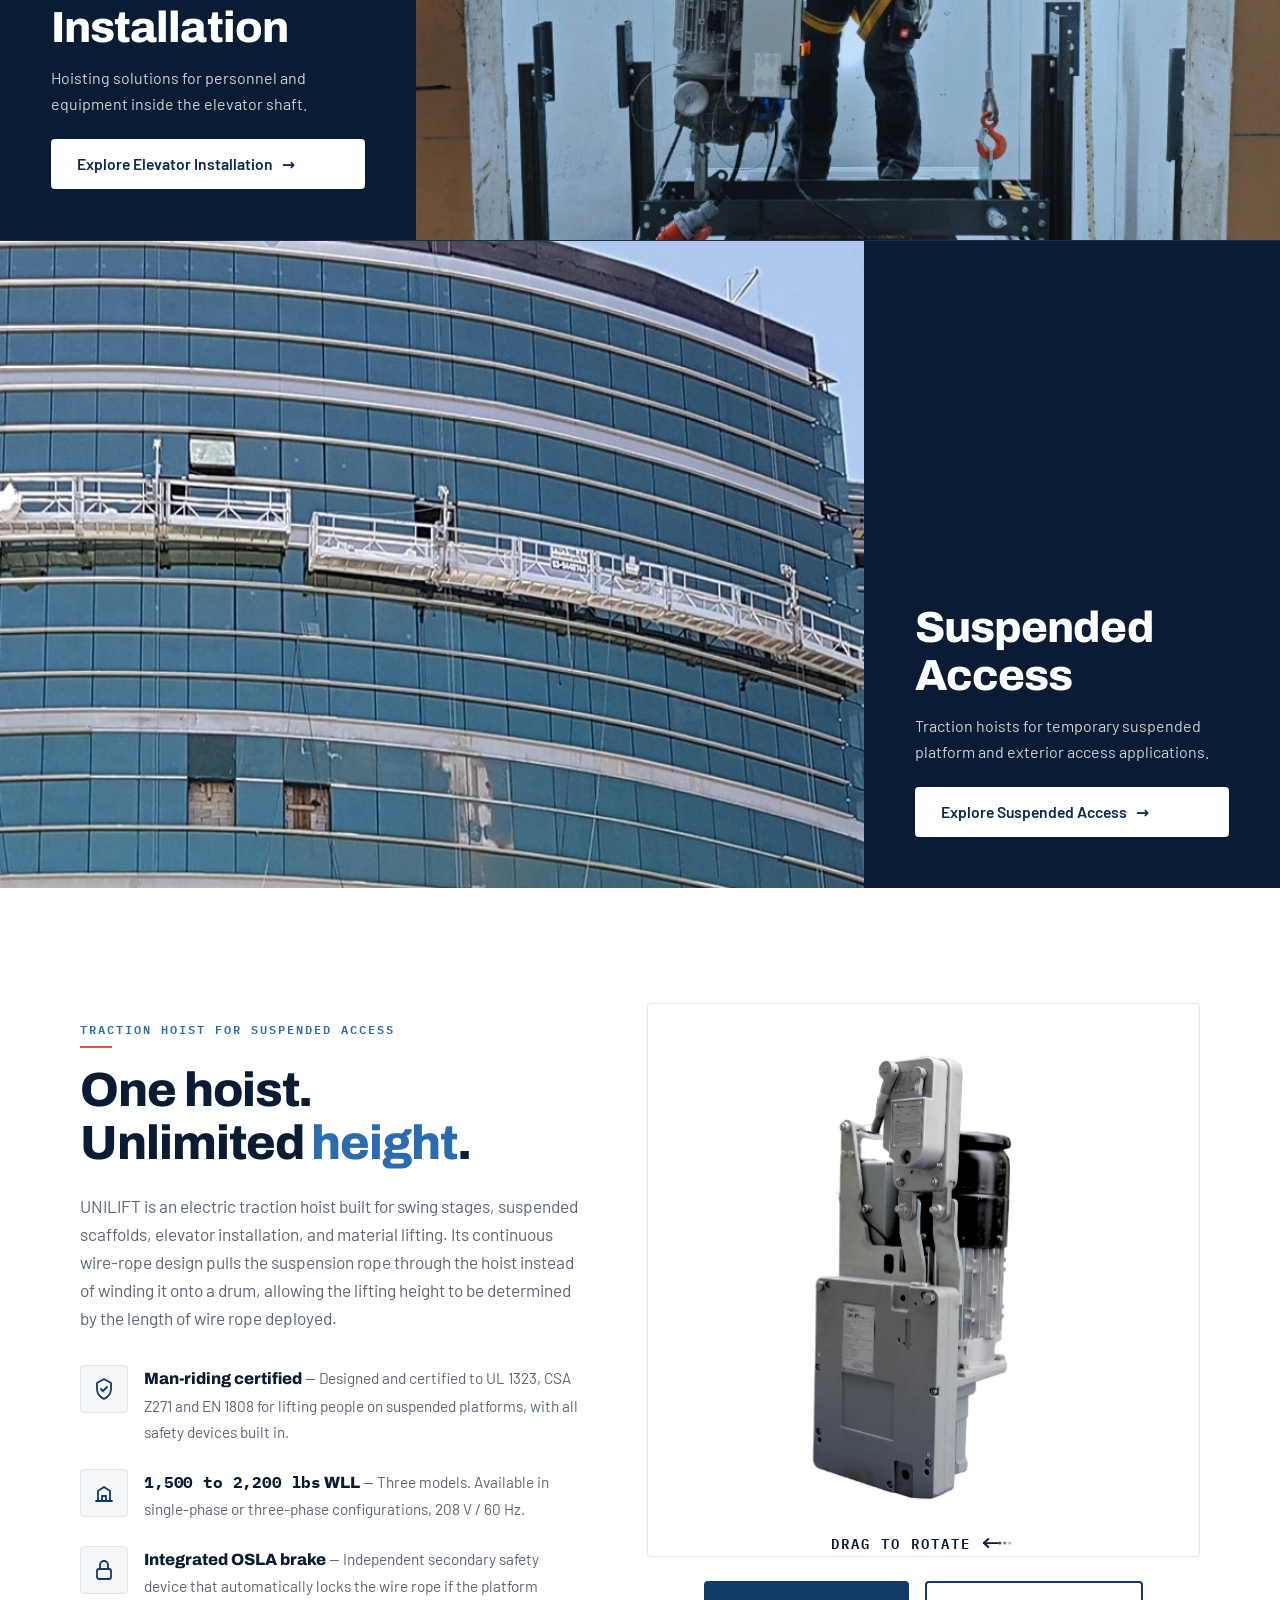
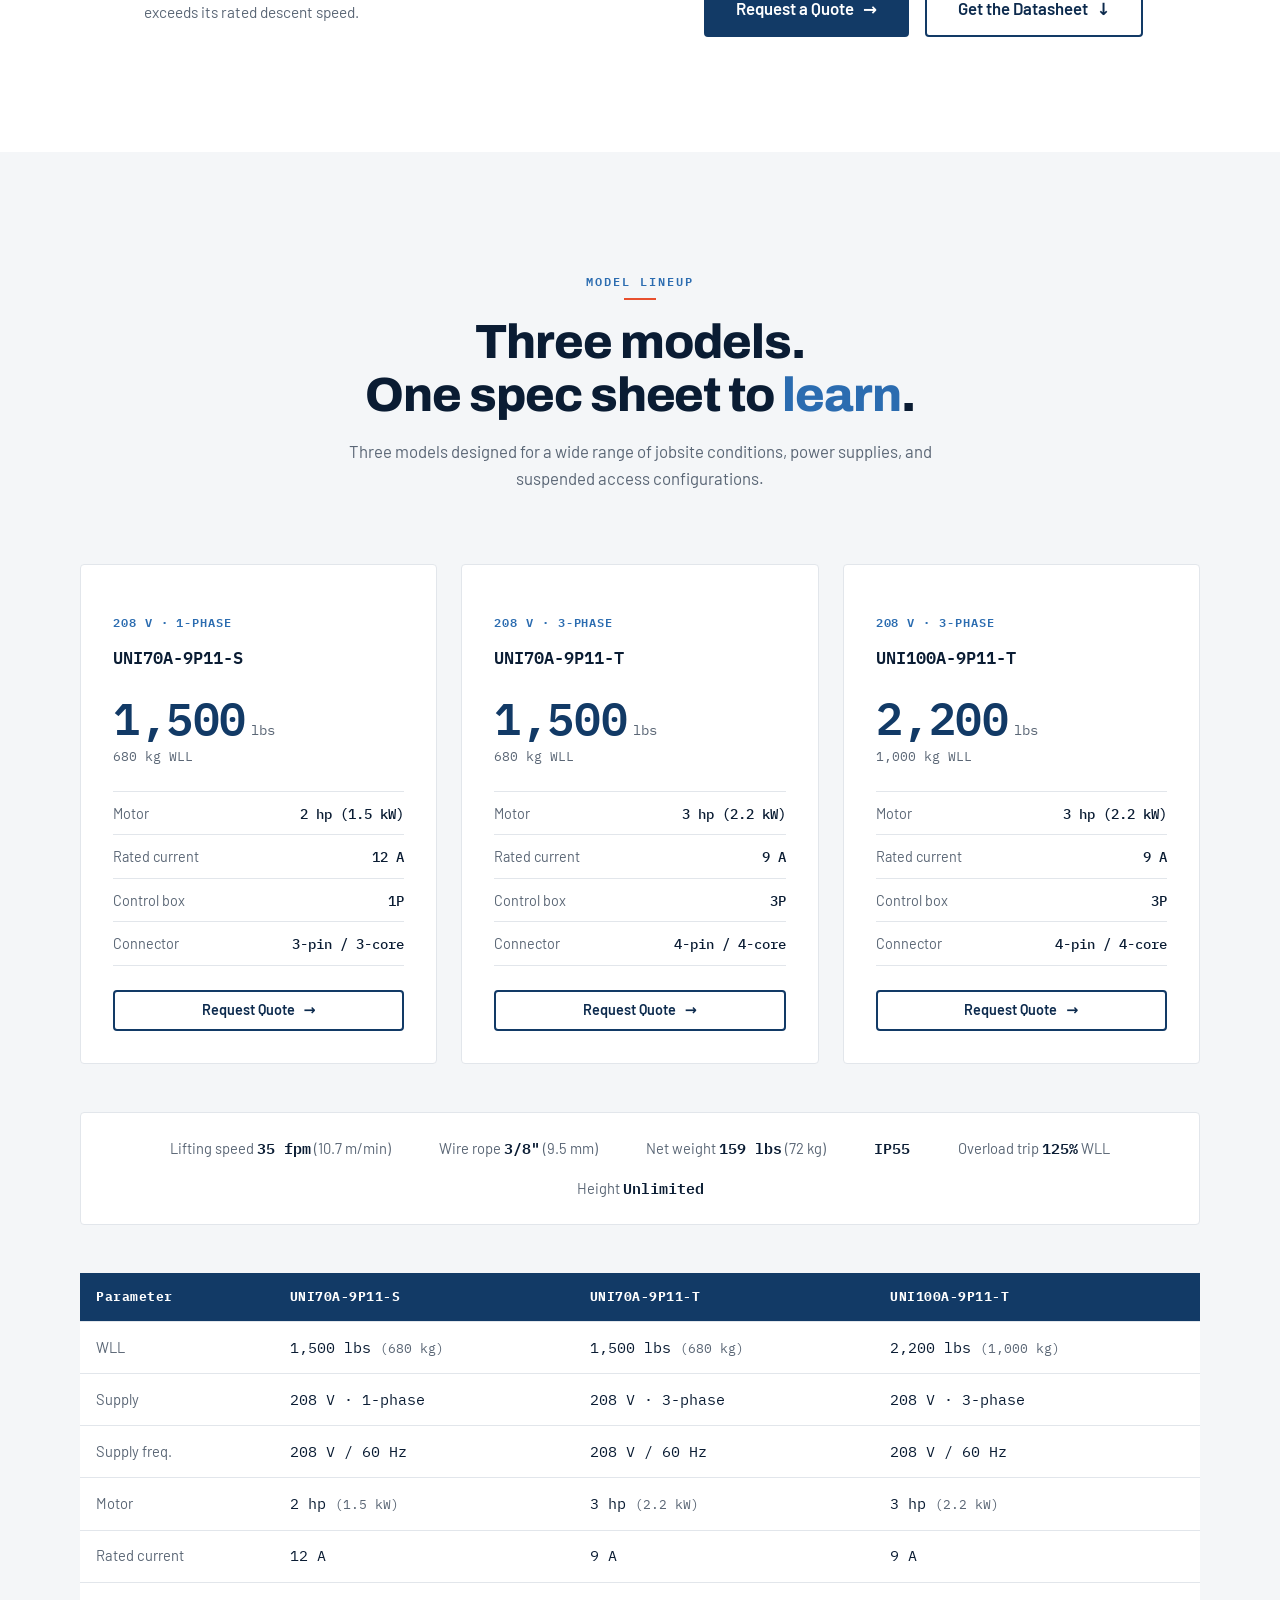
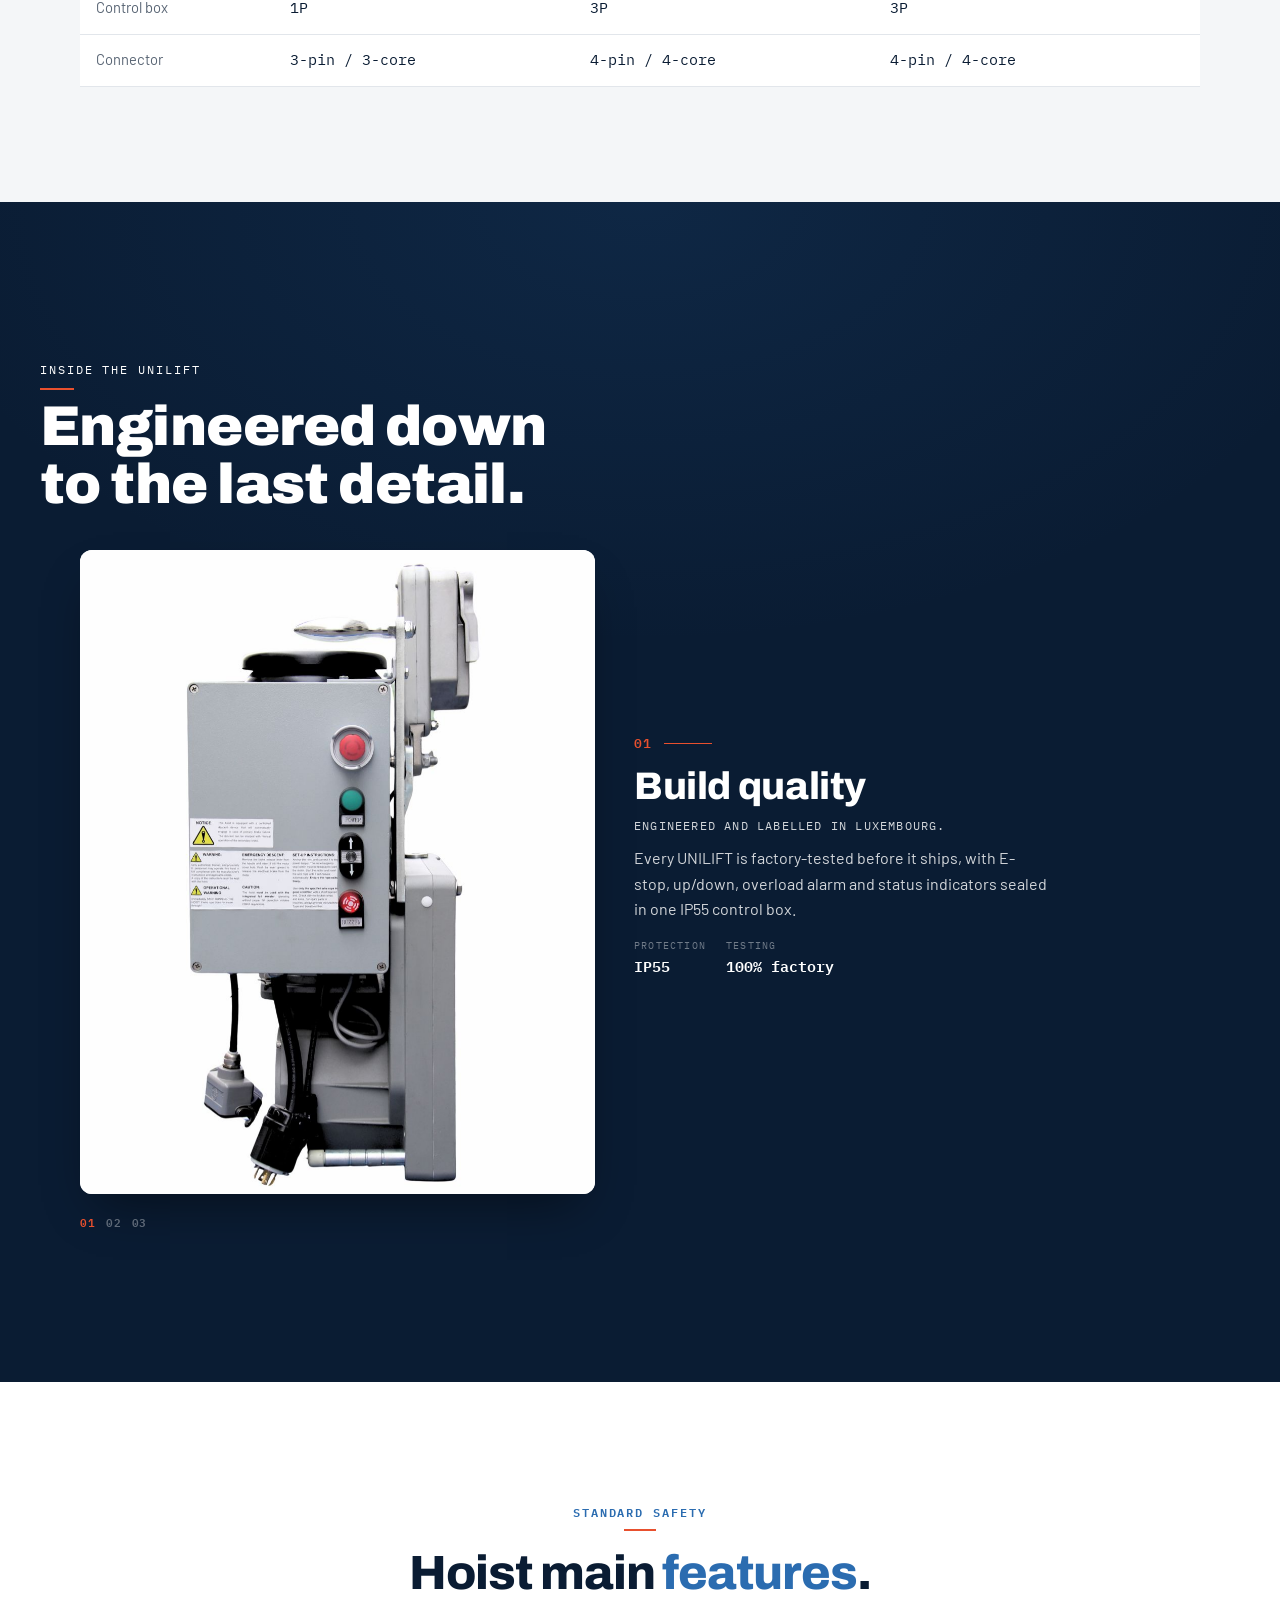
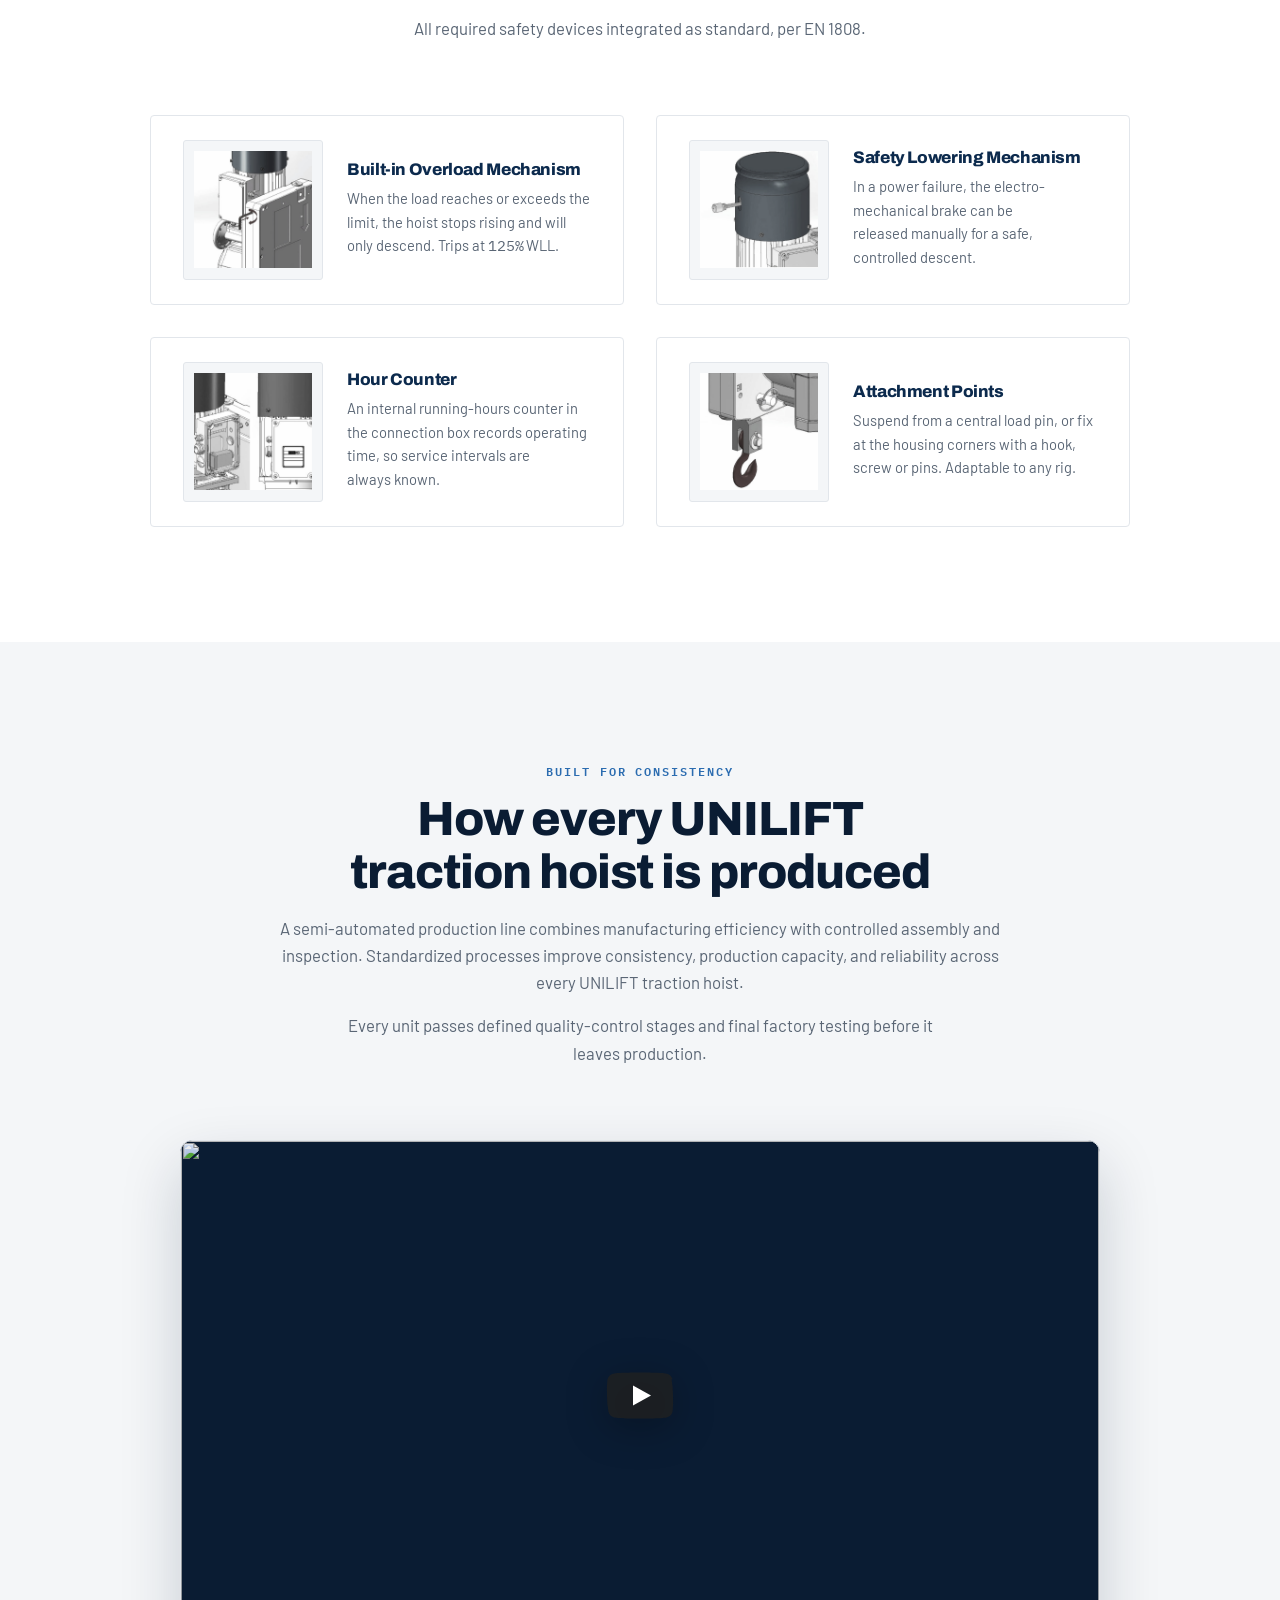
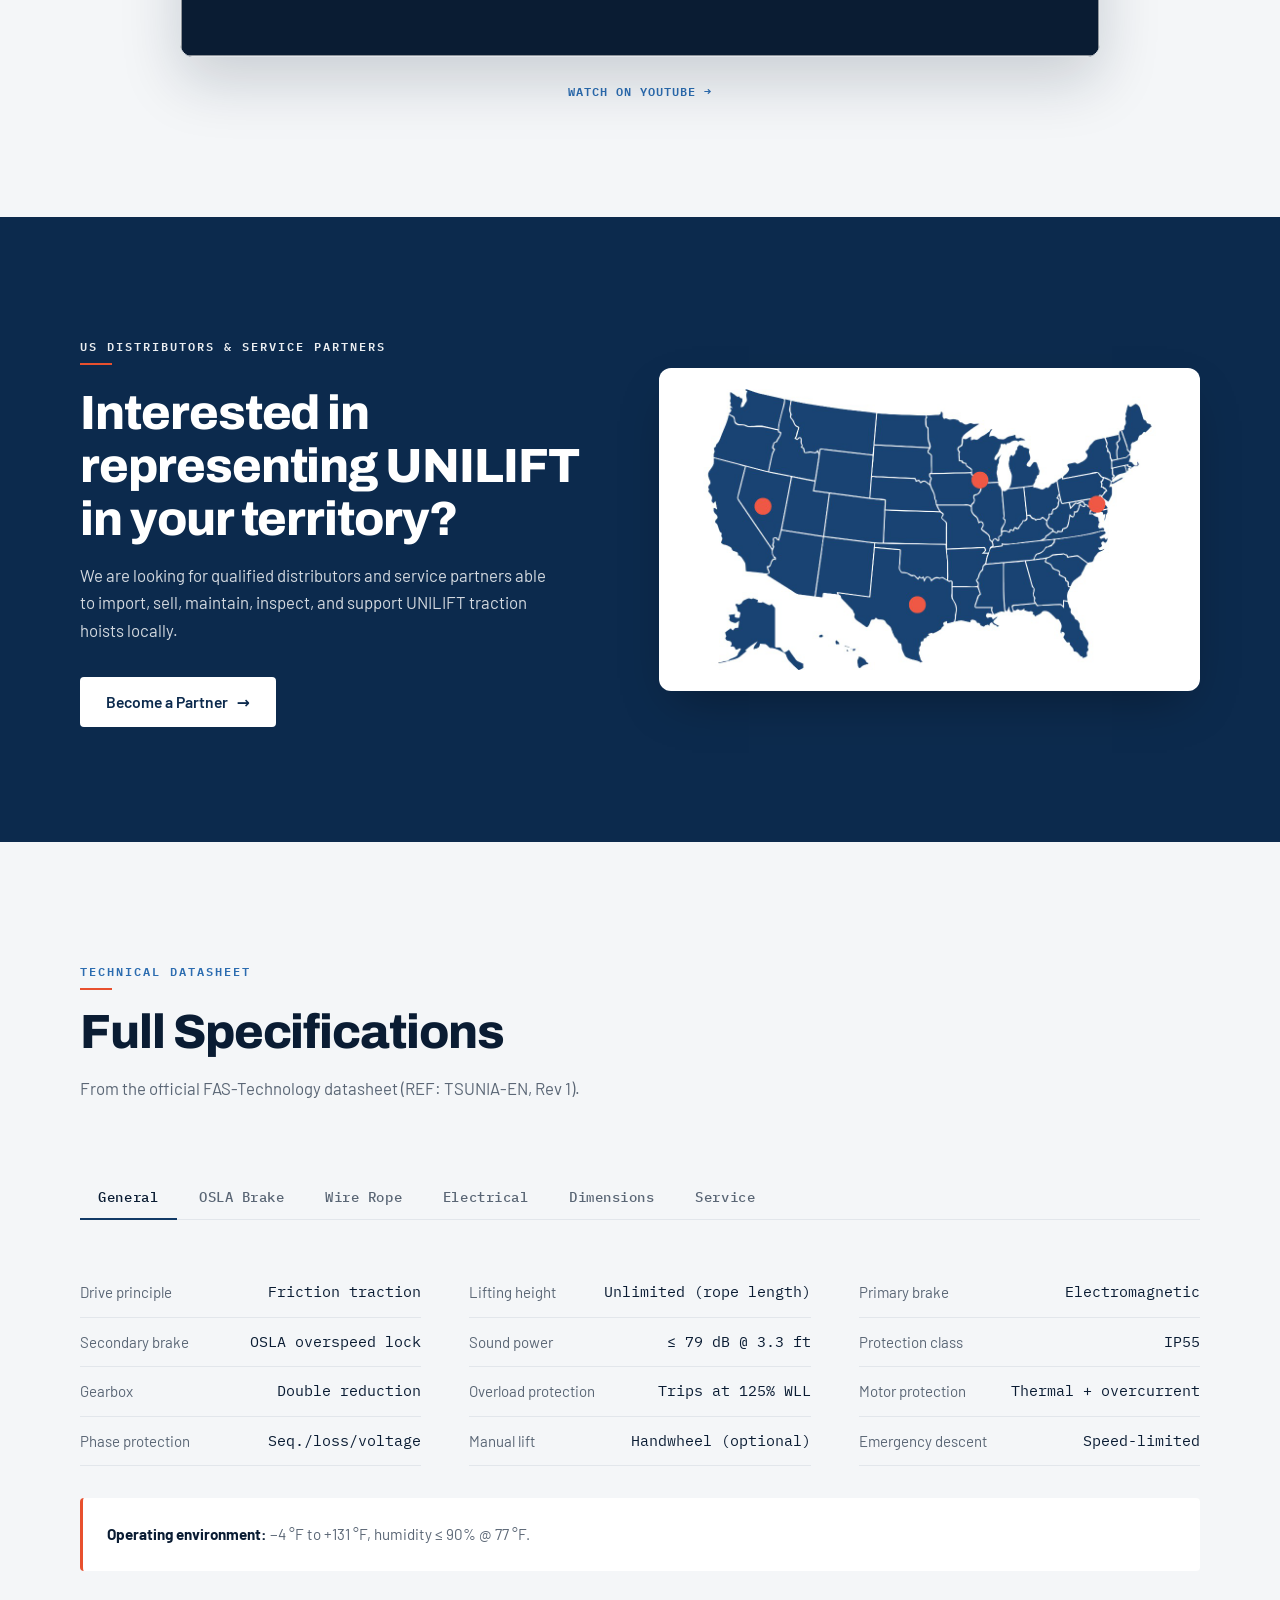
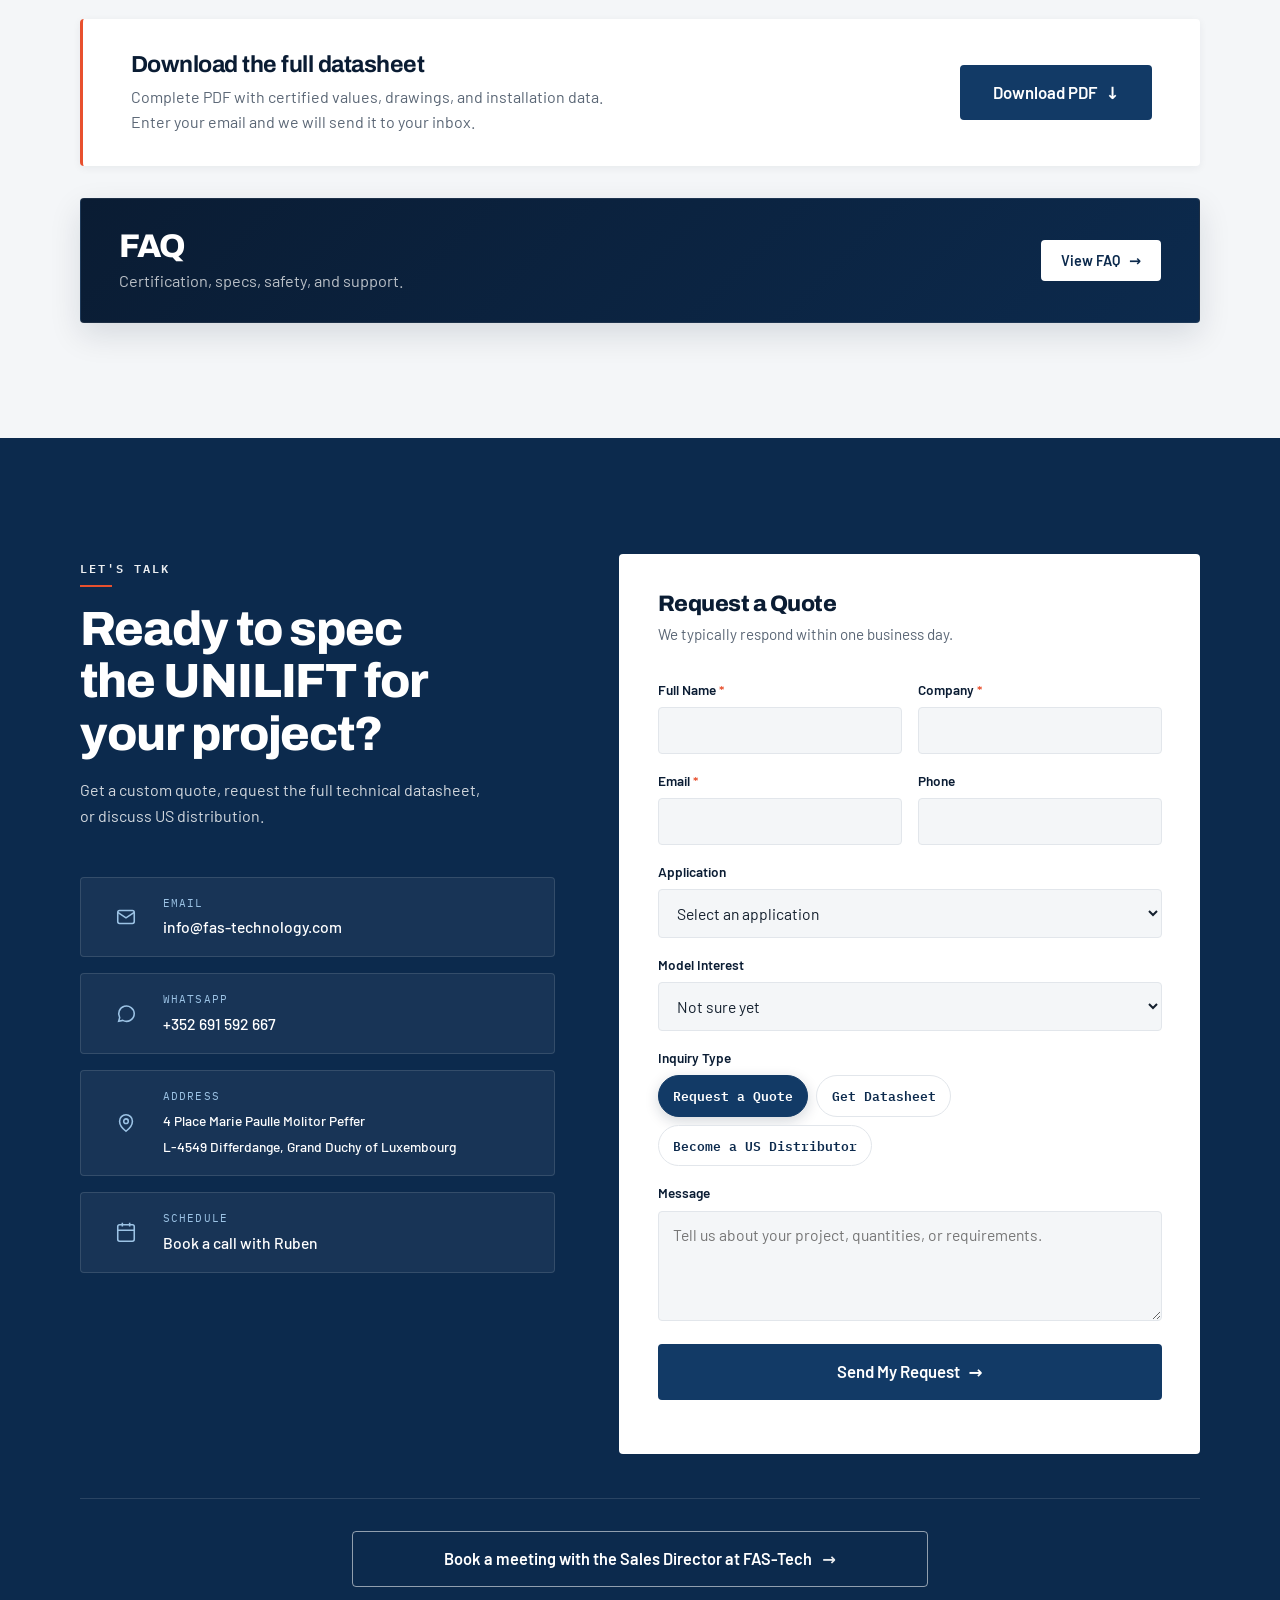
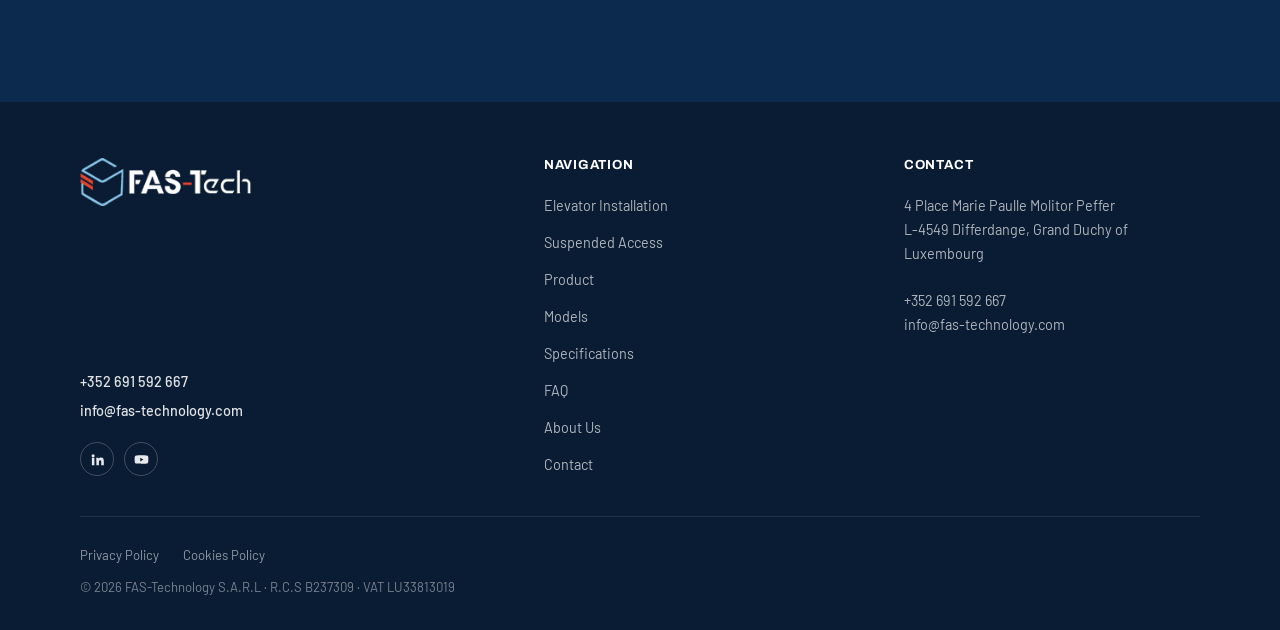
==== commit 92e853bb: "Swap the homepage application photos and lighten the elevator hero overlay. The suspended-access sli" ====
--- a/index.html
+++ b/index.html
@@ -898,7 +898,7 @@
   <header id="hero" class="hero hero--slides" data-hero-carousel aria-roledescription="carousel" aria-label="Applications">
     <div class="hero__slide is-active" id="hero-slide-0" role="tabpanel" aria-labelledby="hero-tab-0">
       <img class="hero__slide-img" src="assets/context/elevator-shaft.webp" alt="" width="1800" height="873" fetchpriority="high" decoding="async">
-      <div class="hero__overlay"></div>
+      <div class="hero__overlay hero__overlay--lighter"></div>
       <div class="hero__inner">
         <div class="hero__content">
           <div class="kicker hero__kicker" data-hero-anim>Elevator Installation</div>
@@ -915,7 +915,7 @@
       </div>
     </div>
     <div class="hero__slide" id="hero-slide-1" role="tabpanel" aria-labelledby="hero-tab-1" aria-hidden="true">
-      <img class="hero__slide-img" src="assets/context/app-2.webp" alt="" width="1600" height="1067" loading="lazy" decoding="async">
+      <img class="hero__slide-img hero__slide-img--facade" src="assets/context/facade-platforms.webp" alt="Suspended platforms on a glass building facade." width="1460" height="2048" loading="lazy" decoding="async">
       <div class="hero__overlay"></div>
       <div class="hero__inner">
         <div class="hero__content">
@@ -956,7 +956,7 @@
     </div>
     <a class="app-entry" href="/applications/elevator-installation/">
       <div class="app-entry__media">
-        <img src="assets/context/elevator-shaft.webp" alt="Crew working inside an elevator shaft during installation." width="1800" height="873" loading="lazy" decoding="async">
+        <img src="assets/context/suspended-hoist.webp" alt="Technician with a traction hoist on a platform during installation." width="1024" height="576" loading="lazy" decoding="async">
       </div>
       <div class="app-entry__copy">
         <h3>Elevator Installation</h3>
@@ -966,7 +966,7 @@
     </a>
     <a class="app-entry" href="/applications/suspended-access/">
       <div class="app-entry__media">
-        <img src="assets/context/app-2.webp" alt="Suspended access cradle at the exterior of a building." width="1200" height="800" loading="lazy" decoding="async">
+        <img src="assets/context/facade-bmu.webp" alt="Suspended platforms on a curved glass facade." width="1360" height="611" loading="lazy" decoding="async">
       </div>
       <div class="app-entry__copy">
         <h3>Suspended Access</h3>
--- a/css/styles.css
+++ b/css/styles.css
@@ -2890,6 +2890,13 @@
   z-index: 0;
 }
 .hero--slides .hero__overlay { z-index: 1; }
+.hero__overlay--lighter {
+  background: linear-gradient(180deg,
+    rgba(10, 28, 51, 0.46) 0%,
+    rgba(10, 28, 51, 0.54) 42%,
+    rgba(10, 28, 51, 0.64) 100%);
+}
+.hero__slide-img--facade { object-position: center 46%; }
 .hero--slides .hero__inner {
   position: relative;
   z-index: 2;
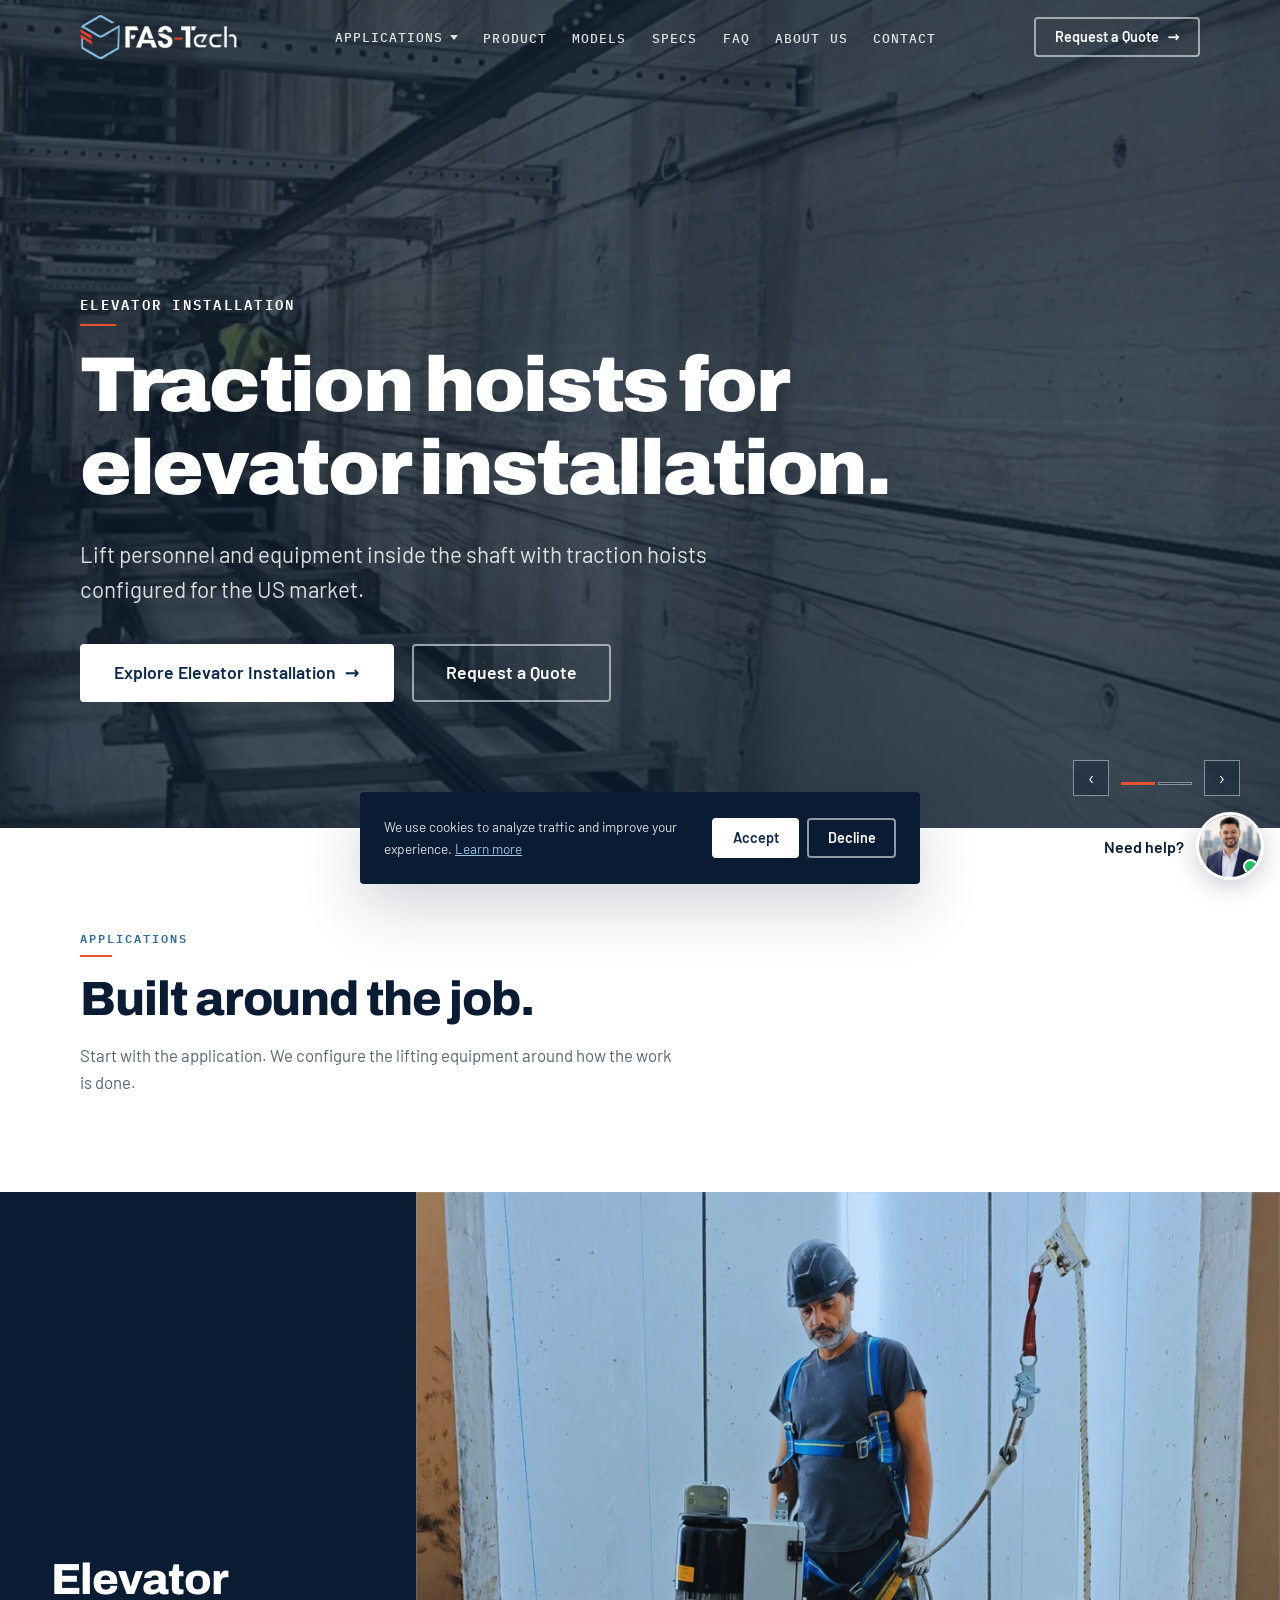
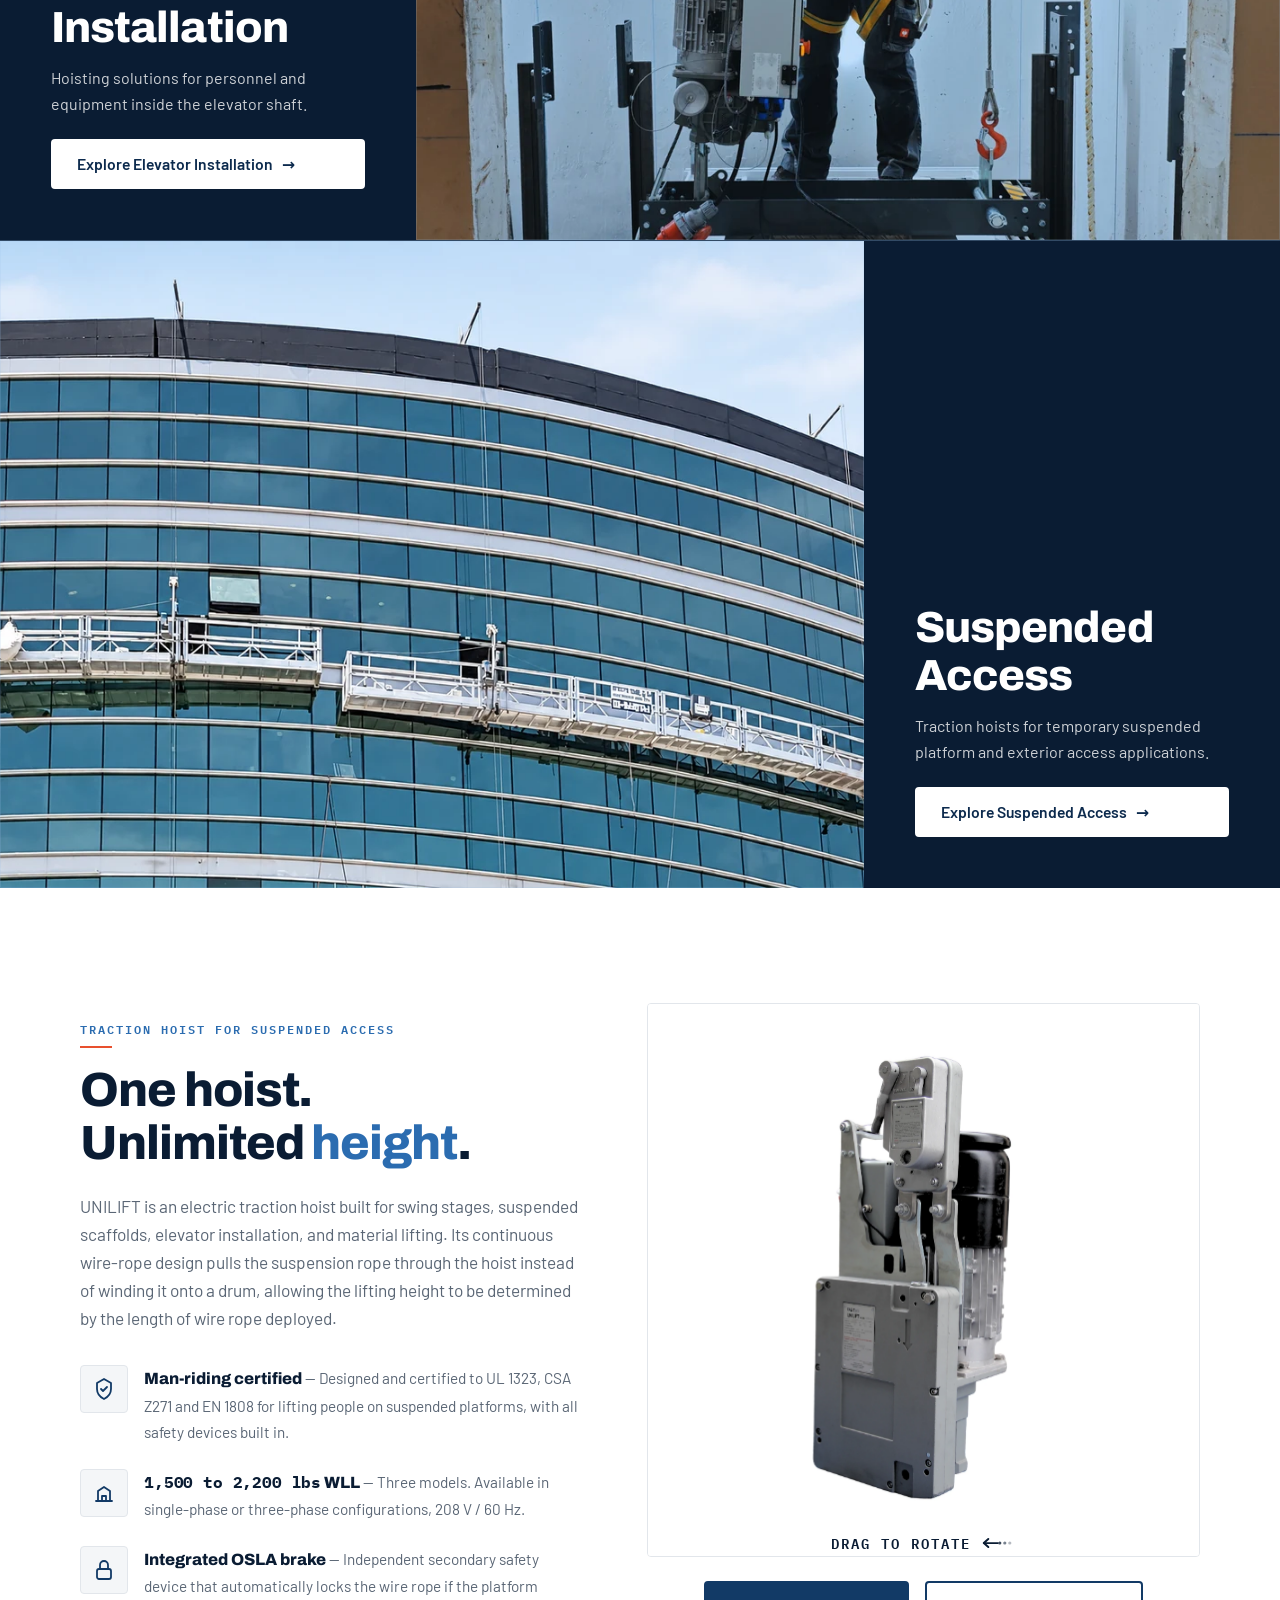
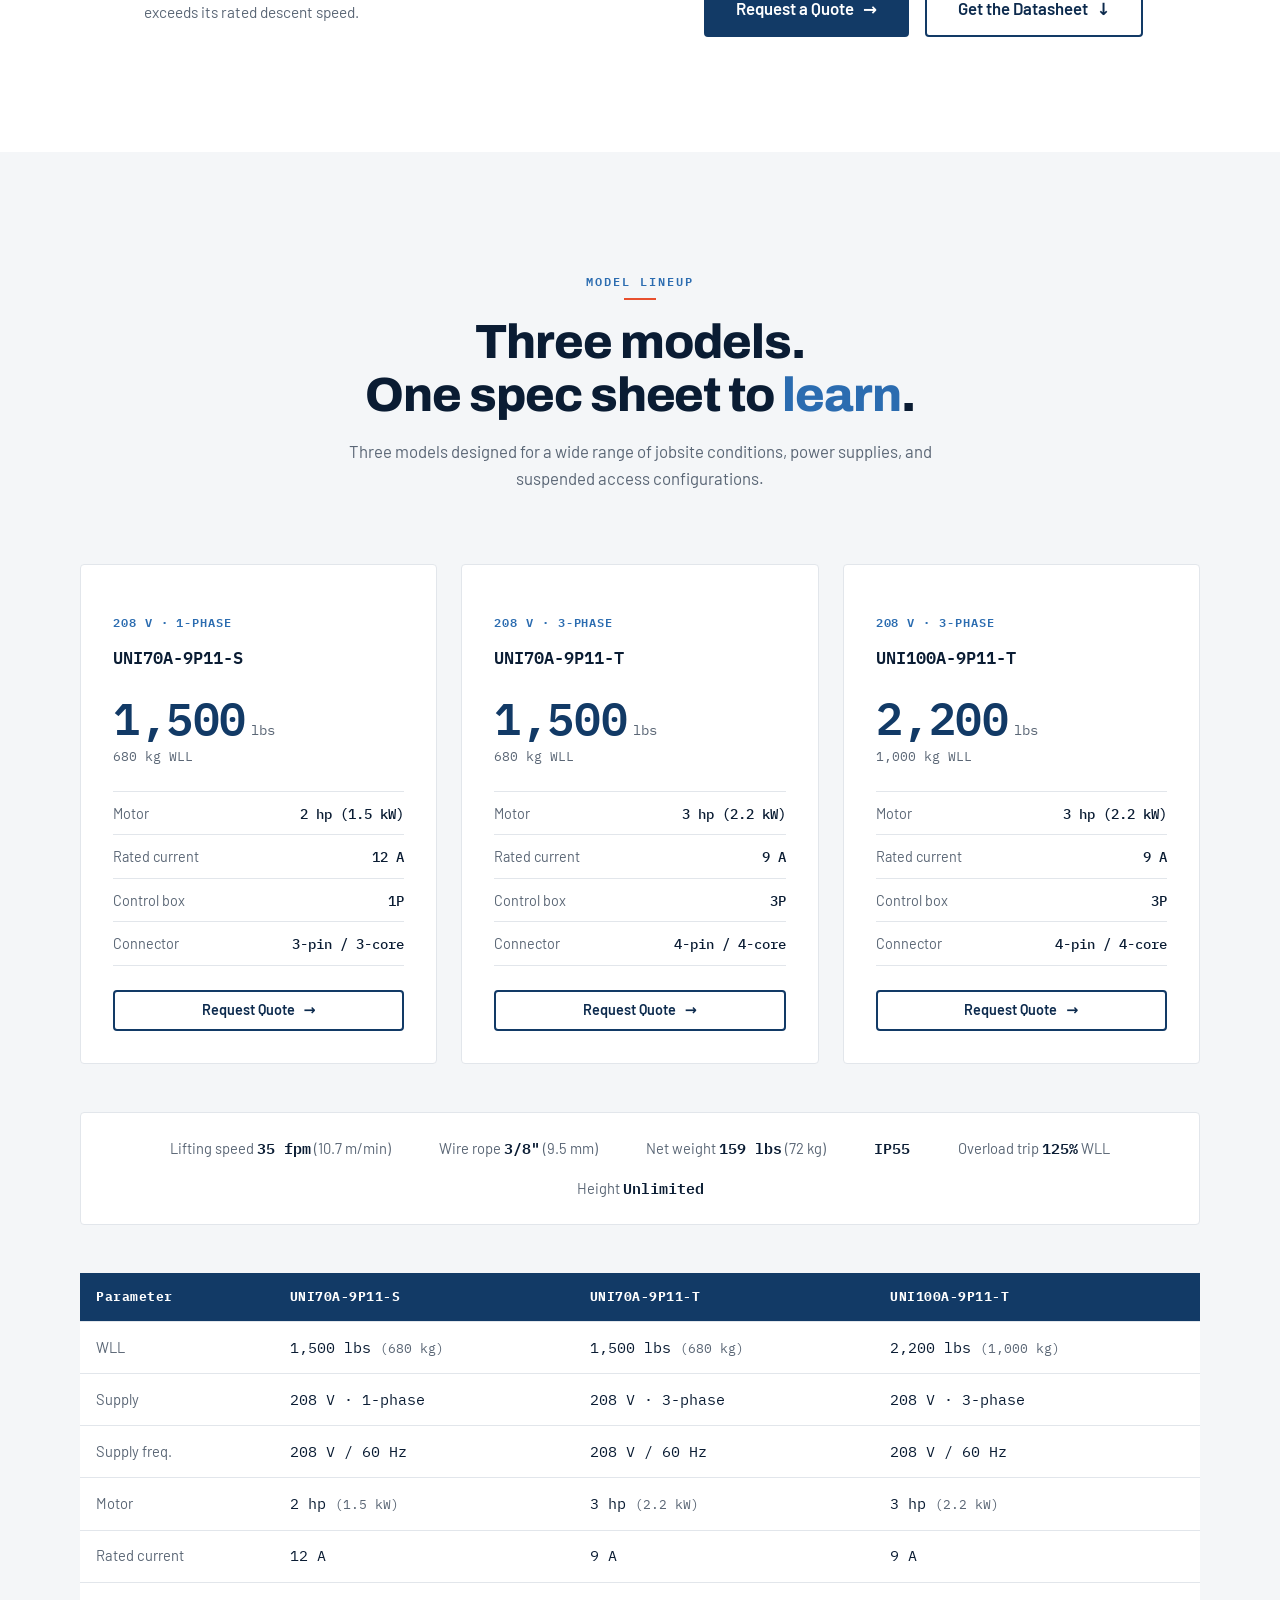
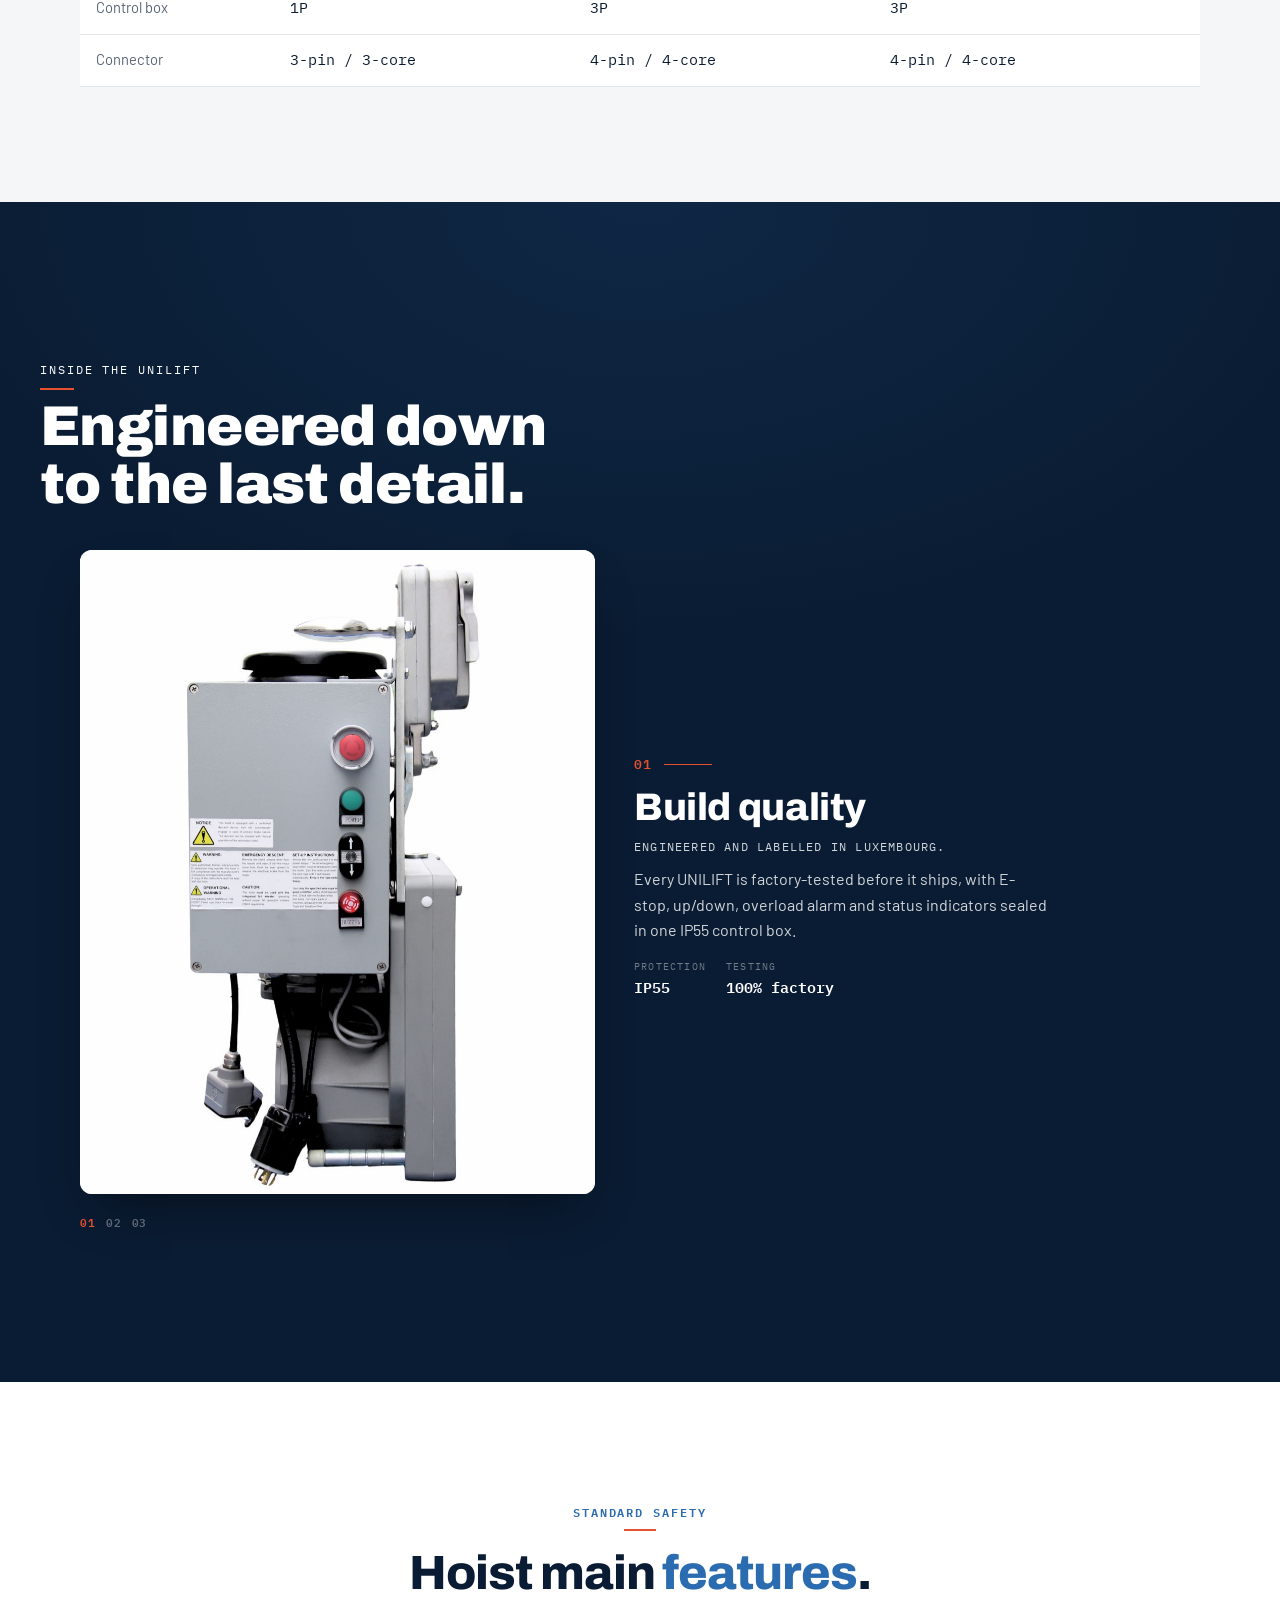
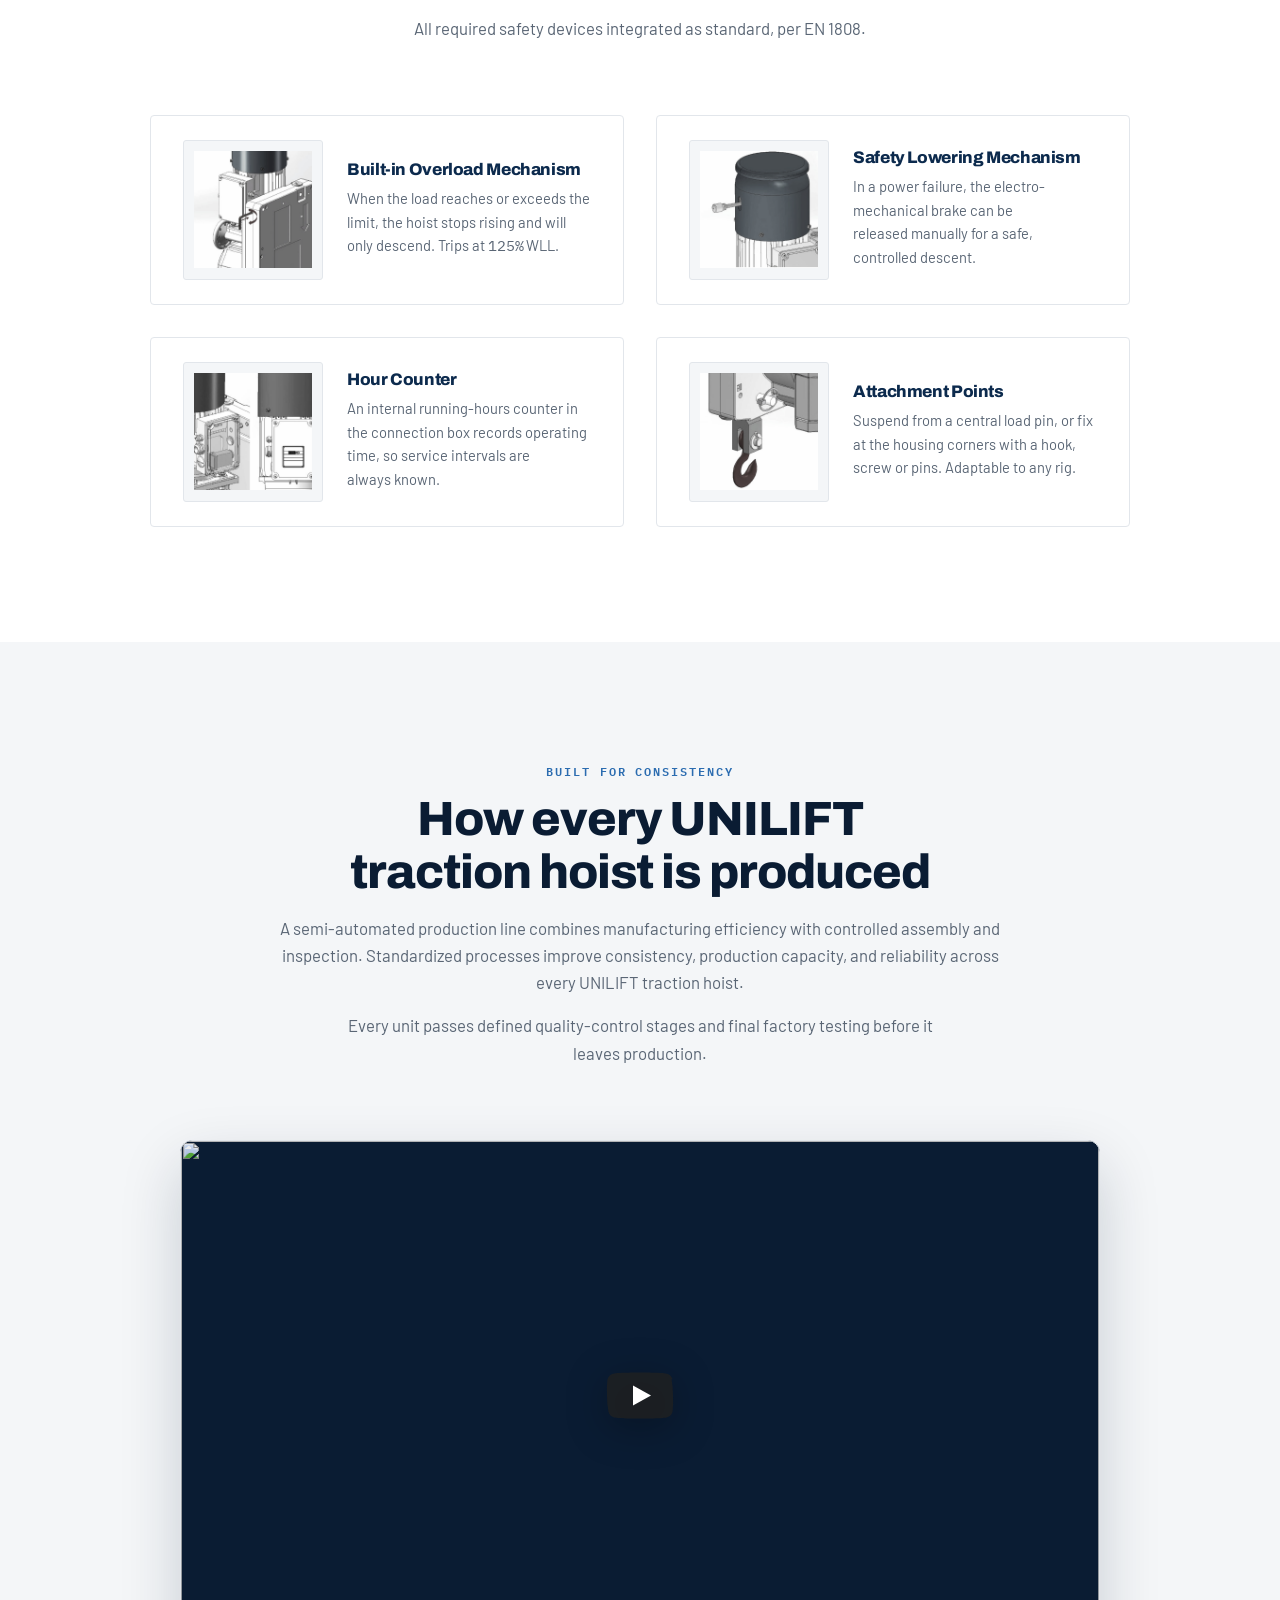
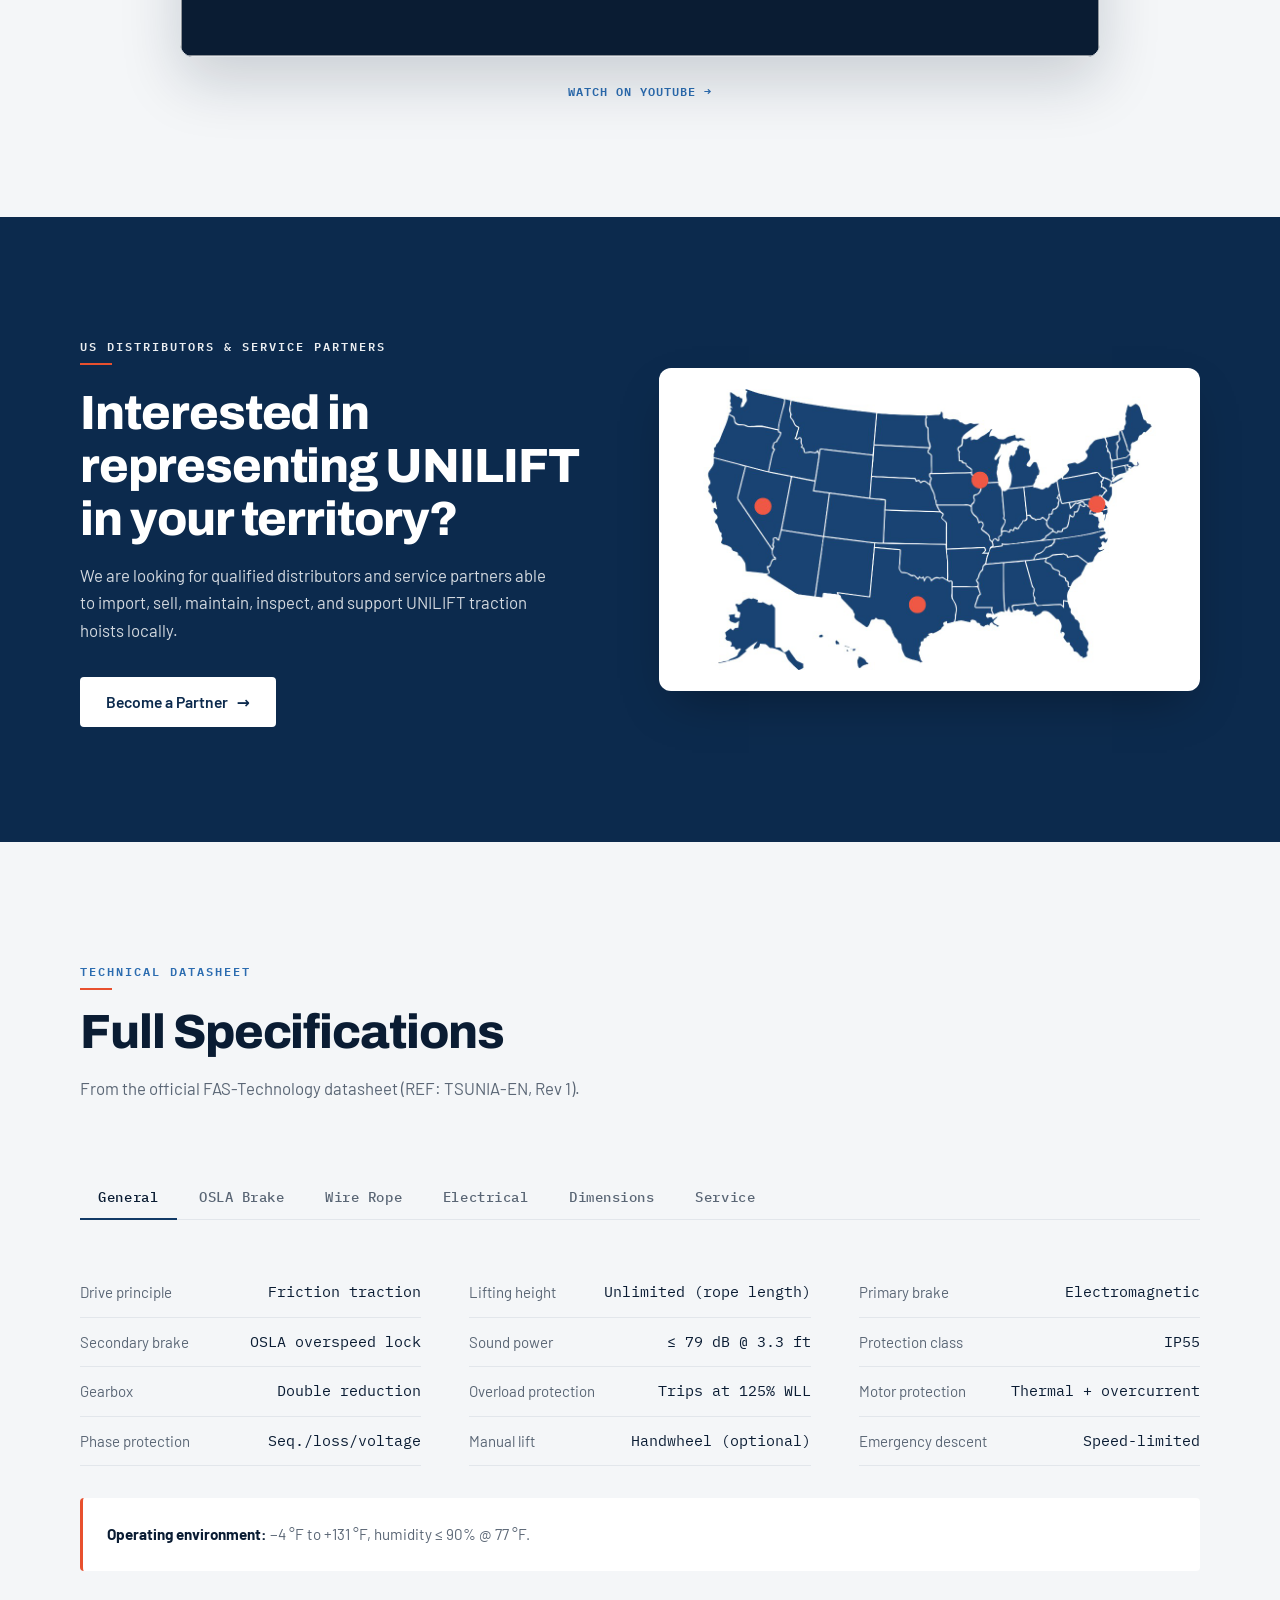
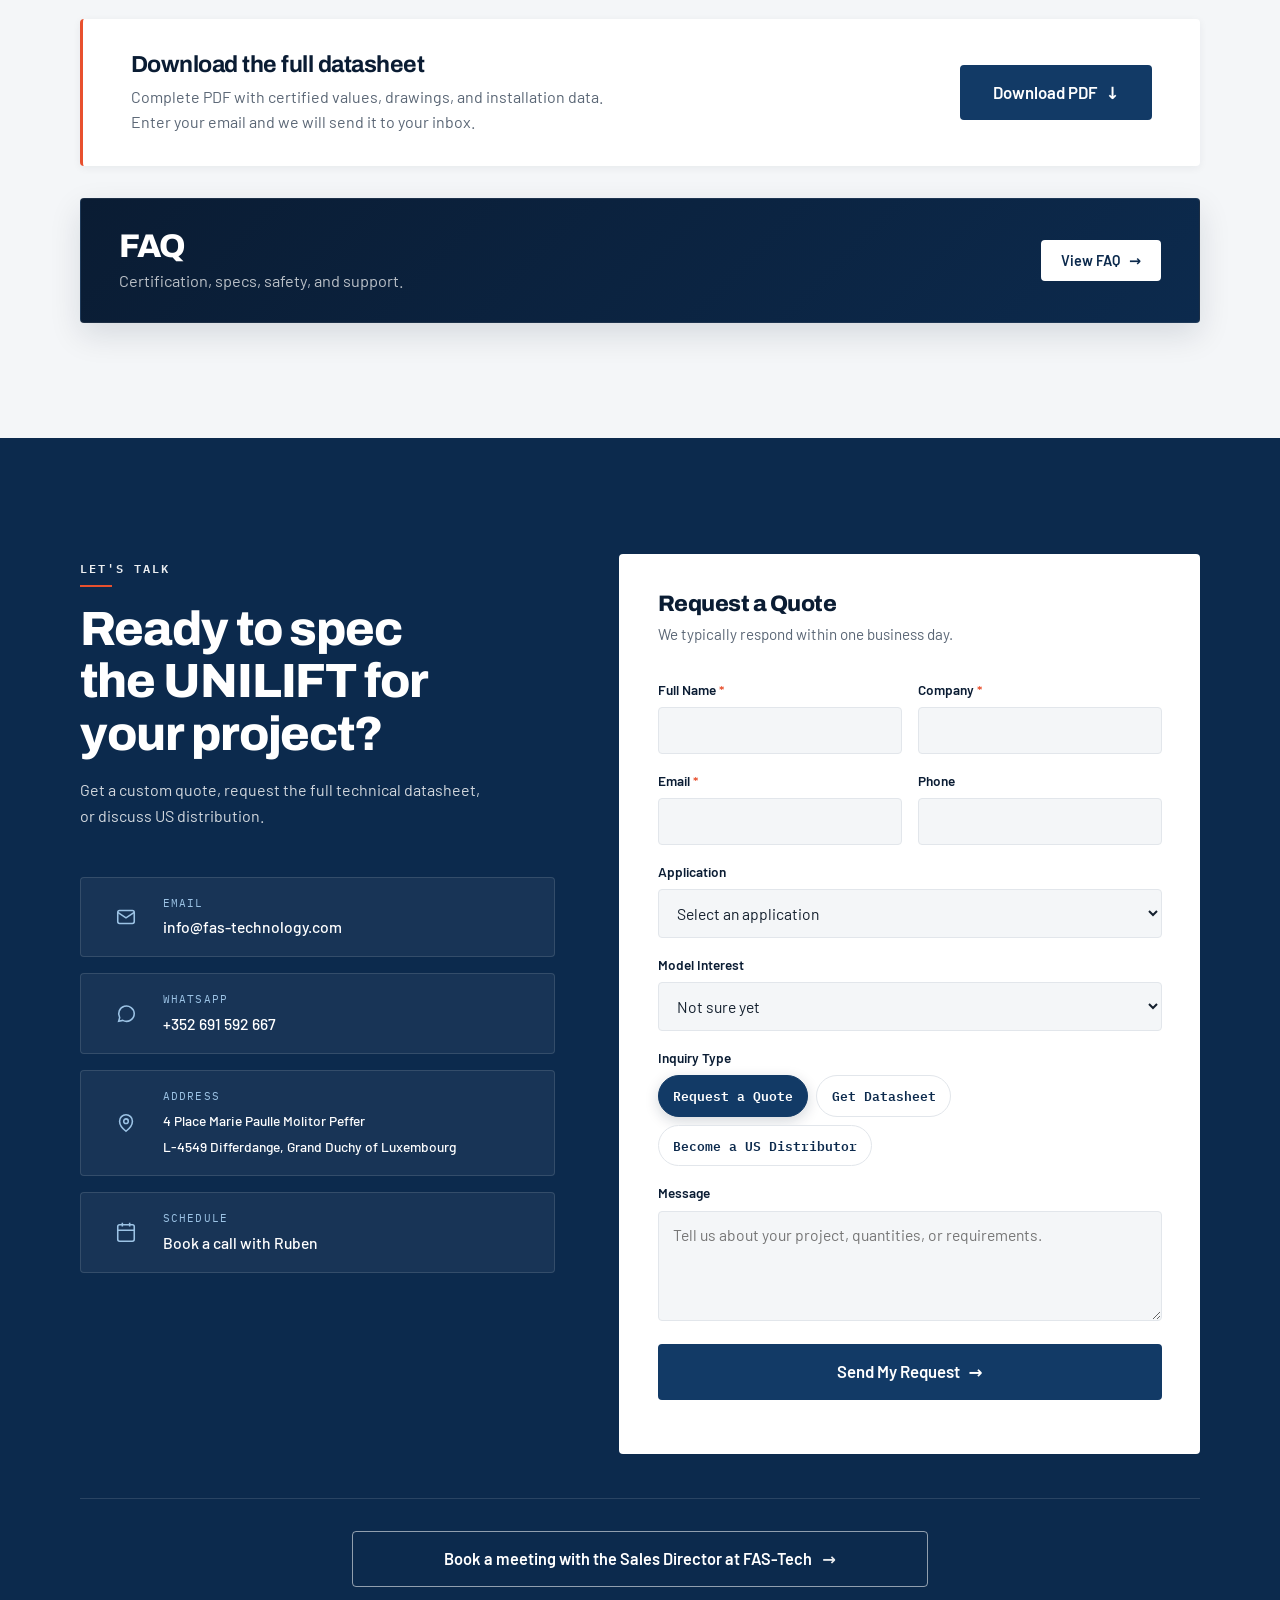
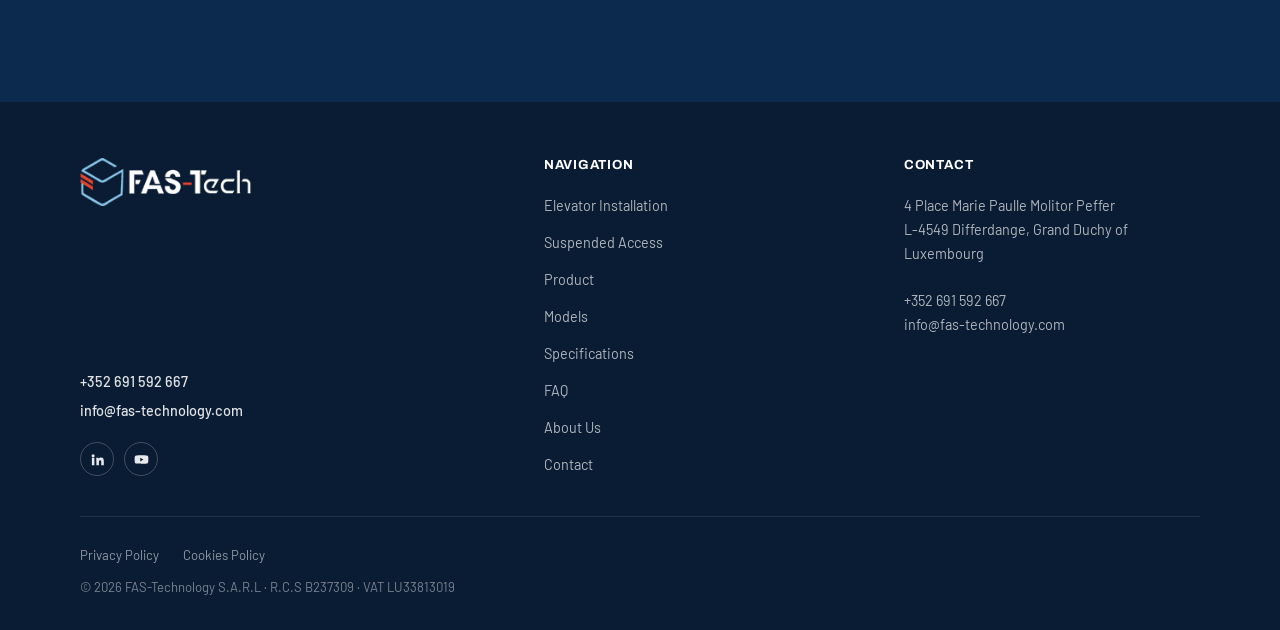
==== commit 55e1c947: "Refresh photography and rework both application pages so the site reads as one system. Co-authored-b" ====
--- a/index.html
+++ b/index.html
@@ -816,7 +816,7 @@
   <!-- Performance: preconnect + LCP hero preload -->
   <link rel="preconnect" href="https://fonts.googleapis.com">
   <link rel="preconnect" href="https://fonts.gstatic.com" crossorigin>
-  <link rel="preload" as="image" href="assets/context/elevator-shaft.webp" fetchpriority="high" type="image/webp">
+  <link rel="preload" as="image" href="assets/context/elevator-shaft.webp" imagesrcset="assets/context/elevator-shaft@1280.webp 1280w, assets/context/elevator-shaft.webp 2560w" imagesizes="100vw" fetchpriority="high" type="image/webp">
   <link href="https://fonts.googleapis.com/css2?family=Archivo:wght@600;700;800;900&family=Barlow:wght@400;500;600&family=IBM+Plex+Mono:wght@400;500;600&display=swap" rel="stylesheet">
 
   <!-- Styles -->
@@ -897,8 +897,8 @@
   <!-- ========== APPLICATION HERO ========== -->
   <header id="hero" class="hero hero--slides" data-hero-carousel aria-roledescription="carousel" aria-label="Applications">
     <div class="hero__slide is-active" id="hero-slide-0" role="tabpanel" aria-labelledby="hero-tab-0">
-      <img class="hero__slide-img" src="assets/context/elevator-shaft.webp" alt="" width="1800" height="873" fetchpriority="high" decoding="async">
-      <div class="hero__overlay hero__overlay--lighter"></div>
+      <img class="hero__slide-img" src="assets/context/elevator-shaft.webp" srcset="assets/context/elevator-shaft@1280.webp 1280w, assets/context/elevator-shaft.webp 2560w" sizes="100vw" alt="" width="2560" height="1241" fetchpriority="high" decoding="async">
+      <div class="hero__overlay"></div>
       <div class="hero__inner">
         <div class="hero__content">
           <div class="kicker hero__kicker" data-hero-anim>Elevator Installation</div>
@@ -915,7 +915,7 @@
       </div>
     </div>
     <div class="hero__slide" id="hero-slide-1" role="tabpanel" aria-labelledby="hero-tab-1" aria-hidden="true">
-      <img class="hero__slide-img hero__slide-img--facade" src="assets/context/facade-platforms.webp" alt="Suspended platforms on a glass building facade." width="1460" height="2048" loading="lazy" decoding="async">
+      <img class="hero__slide-img" src="assets/context/facade-platforms.webp" srcset="assets/context/facade-platforms@1280.webp 1280w, assets/context/facade-platforms.webp 1672w" sizes="100vw" alt="Suspended platforms on a glass building facade." width="1672" height="941" loading="lazy" decoding="async">
       <div class="hero__overlay"></div>
       <div class="hero__inner">
         <div class="hero__content">
@@ -956,7 +956,7 @@
     </div>
     <a class="app-entry" href="/applications/elevator-installation/">
       <div class="app-entry__media">
-        <img src="assets/context/suspended-hoist.webp" alt="Technician with a traction hoist on a platform during installation." width="1024" height="576" loading="lazy" decoding="async">
+        <img src="assets/context/suspended-hoist.webp" srcset="assets/context/suspended-hoist@1280.webp 1280w, assets/context/suspended-hoist.webp 2000w" sizes="(max-width: 900px) 100vw, 62vw" alt="Technician with a traction hoist on a platform during installation." width="2000" height="1125" loading="lazy" decoding="async">
       </div>
       <div class="app-entry__copy">
         <h3>Elevator Installation</h3>
@@ -966,7 +966,7 @@
     </a>
     <a class="app-entry" href="/applications/suspended-access/">
       <div class="app-entry__media">
-        <img src="assets/context/facade-bmu.webp" alt="Suspended platforms on a curved glass facade." width="1360" height="611" loading="lazy" decoding="async">
+        <img src="assets/context/facade-bmu.webp" srcset="assets/context/facade-bmu@1280.webp 1280w, assets/context/facade-bmu.webp 1672w" sizes="(max-width: 900px) 100vw, 62vw" alt="Suspended platforms on a curved glass facade." width="1672" height="941" loading="lazy" decoding="async">
       </div>
       <div class="app-entry__copy">
         <h3>Suspended Access</h3>
--- a/css/styles.css
+++ b/css/styles.css
@@ -364,9 +364,9 @@
 .hero__overlay {
   position: absolute; inset: 0; z-index: -1;
   background: linear-gradient(180deg,
-    rgba(10, 28, 51, 0.70) 0%,
-    rgba(10, 28, 51, 0.78) 45%,
-    rgba(10, 28, 51, 0.85) 100%);
+    rgba(10, 28, 51, 0.34) 0%,
+    rgba(10, 28, 51, 0.46) 45%,
+    rgba(10, 28, 51, 0.62) 100%);
 }
 .hero__inner {
   width: 100%;
@@ -1249,9 +1249,9 @@
   inset: 0;
   z-index: -1;
   background: linear-gradient(180deg,
-    rgba(10, 28, 51, 0.70) 0%,
-    rgba(10, 28, 51, 0.78) 45%,
-    rgba(10, 28, 51, 0.85) 100%);
+    rgba(10, 28, 51, 0.34) 0%,
+    rgba(10, 28, 51, 0.46) 45%,
+    rgba(10, 28, 51, 0.62) 100%);
 }
 .about-hero__inner {
   position: relative;
@@ -2890,13 +2890,6 @@
   z-index: 0;
 }
 .hero--slides .hero__overlay { z-index: 1; }
-.hero__overlay--lighter {
-  background: linear-gradient(180deg,
-    rgba(10, 28, 51, 0.46) 0%,
-    rgba(10, 28, 51, 0.54) 42%,
-    rgba(10, 28, 51, 0.64) 100%);
-}
-.hero__slide-img--facade { object-position: center 46%; }
 .hero--slides .hero__inner {
   position: relative;
   z-index: 2;
@@ -2945,7 +2938,14 @@
   min-height: 72vh;
   background: var(--navy-900);
   color: var(--white);
-  border-top: 1px solid rgba(255, 255, 255, 0.08);
+}
+.app-entry + .app-entry { border-top: 1px solid rgba(156, 195, 229, 0.28); }
+.app-entry__media::after {
+  content: "";
+  position: absolute;
+  inset: 0;
+  box-shadow: inset 0 0 0 1px rgba(156, 195, 229, 0.18);
+  pointer-events: none;
 }
 .app-entry:nth-child(even) { grid-template-columns: 0.65fr 1.35fr; }
 .app-entry:nth-child(even) .app-entry__media { order: 2; }
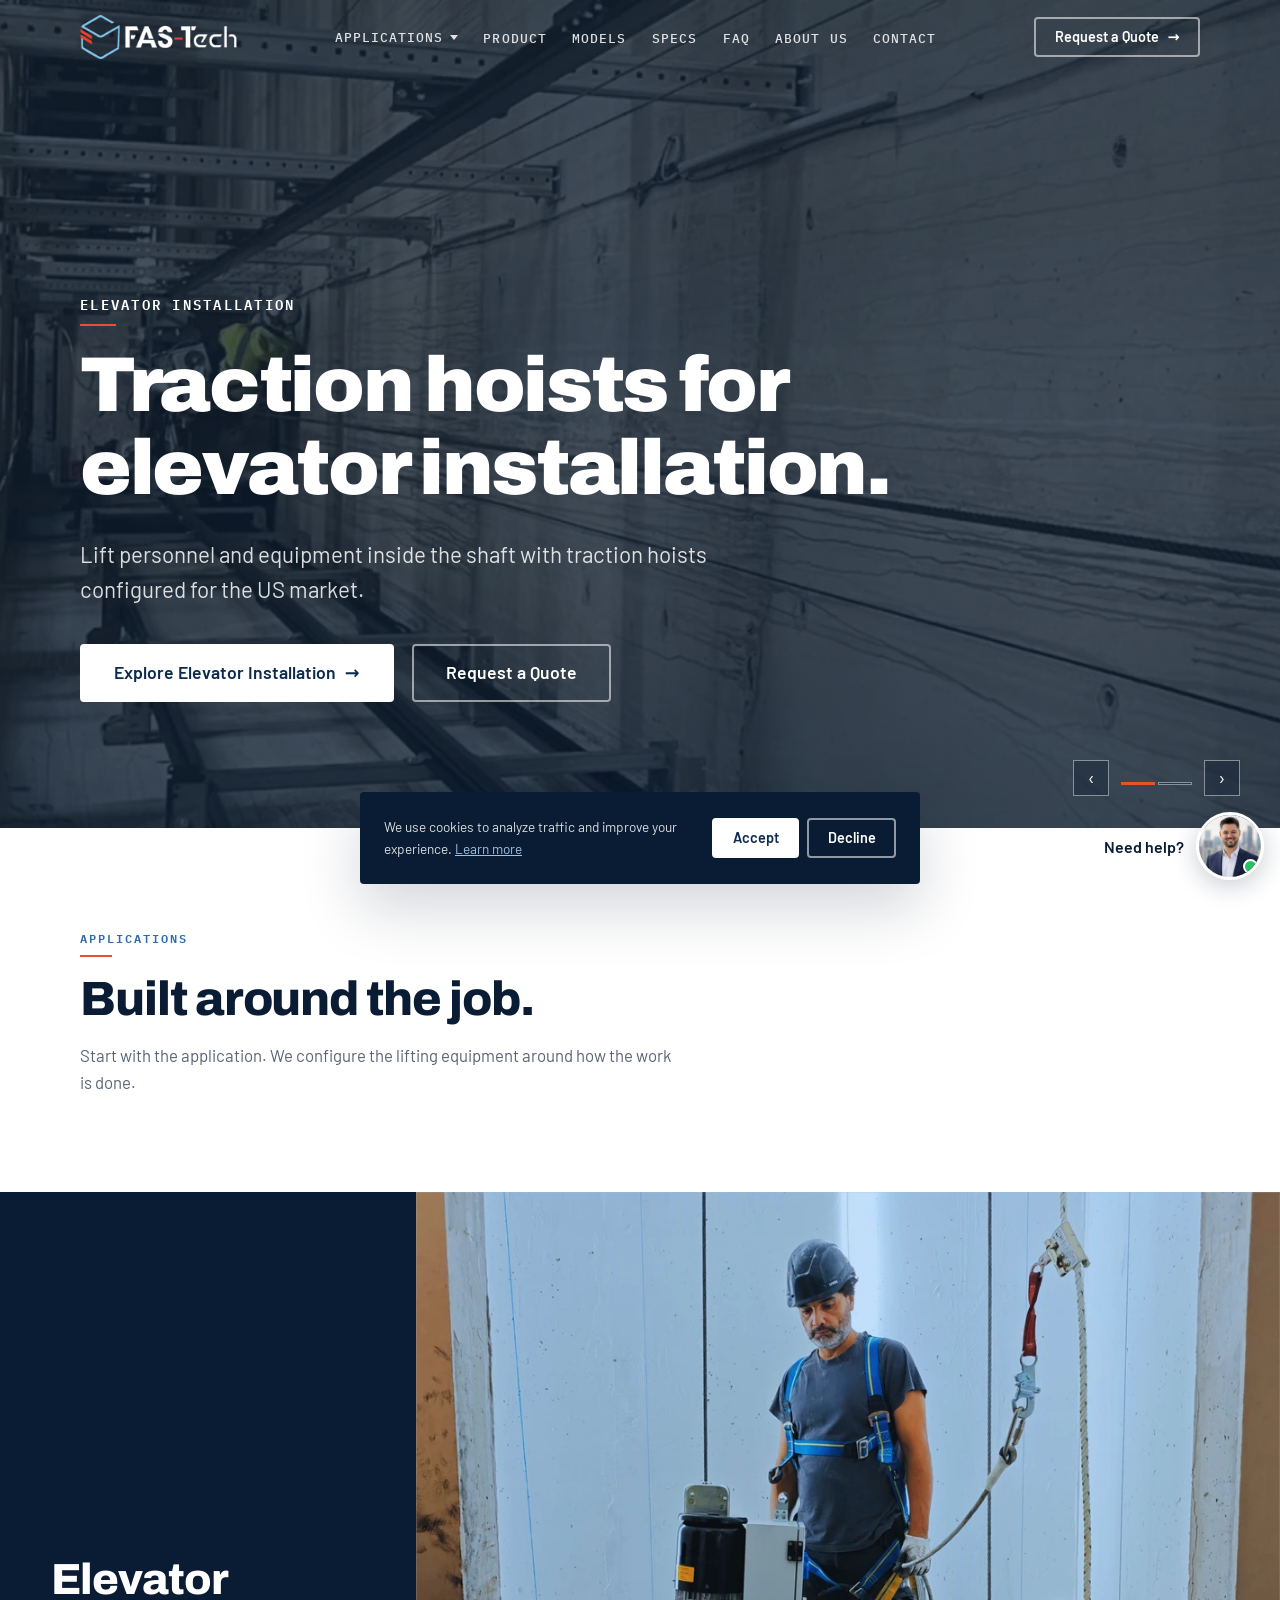
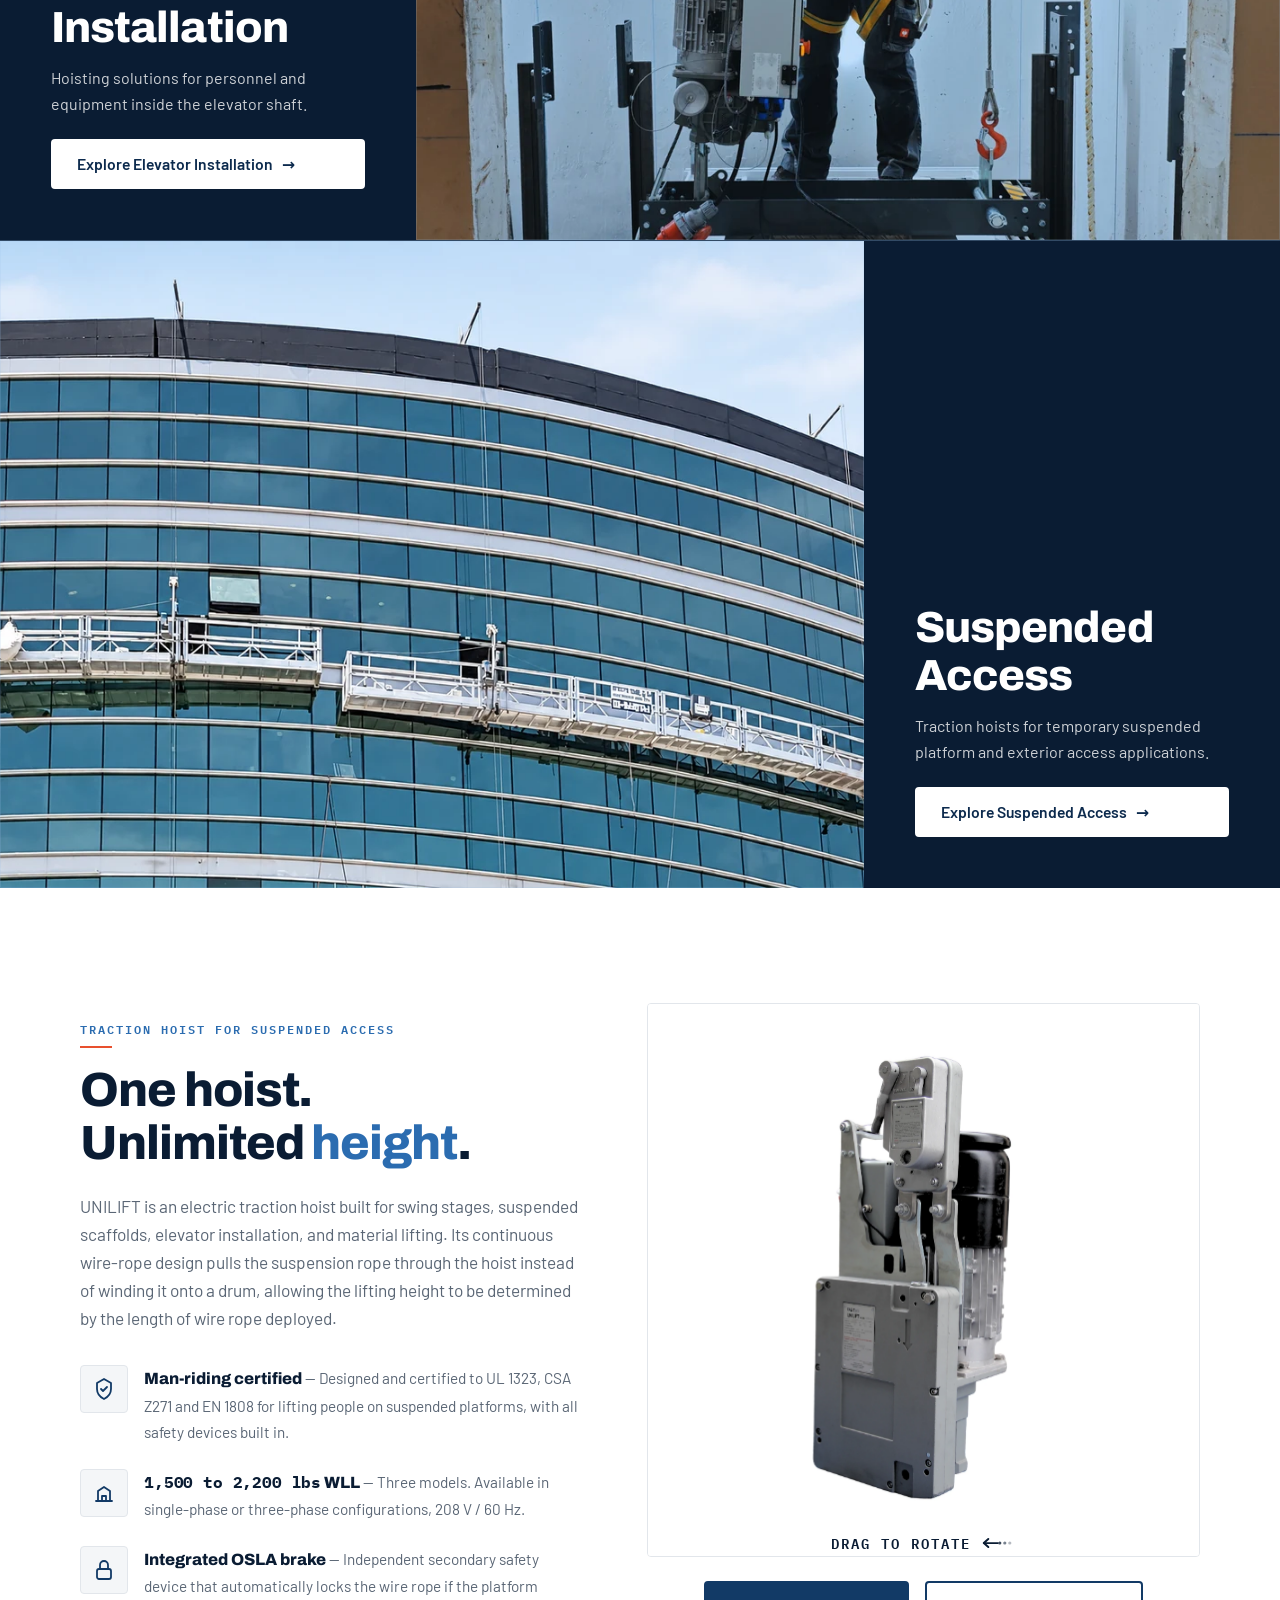
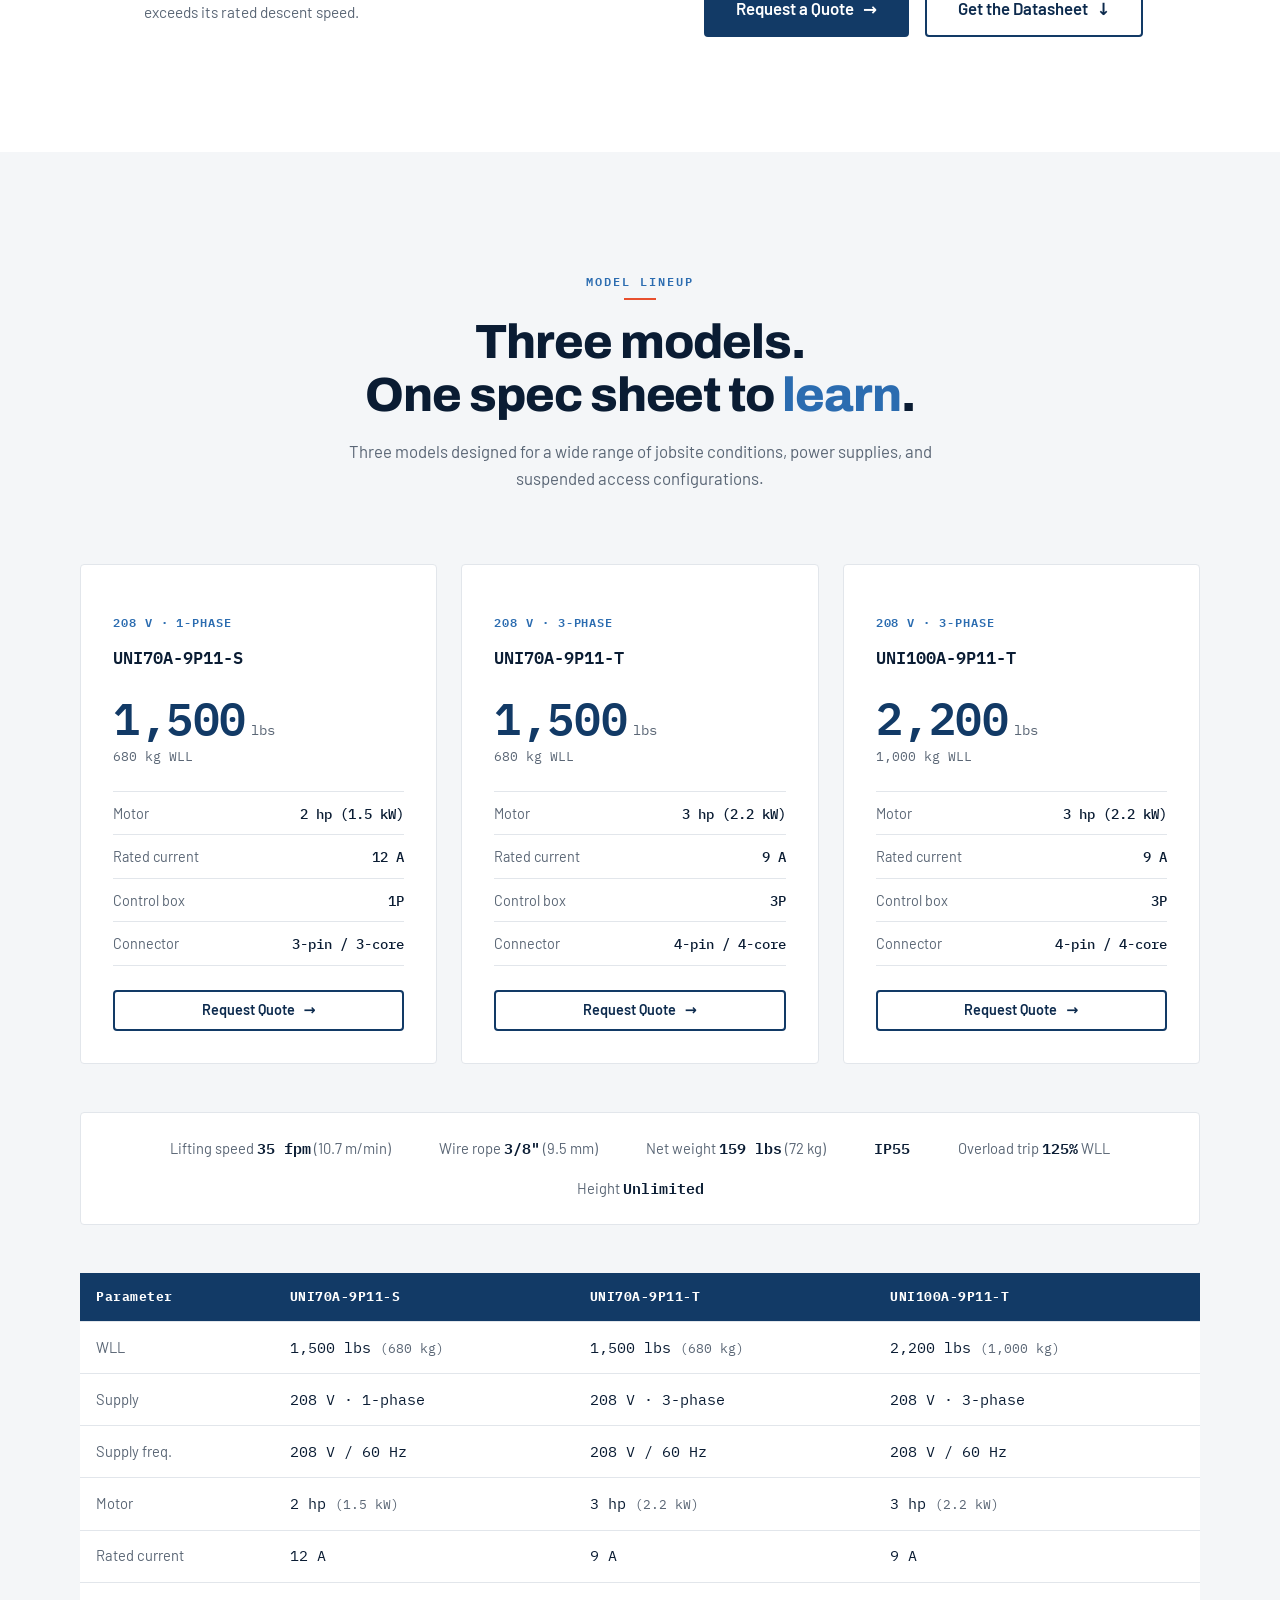
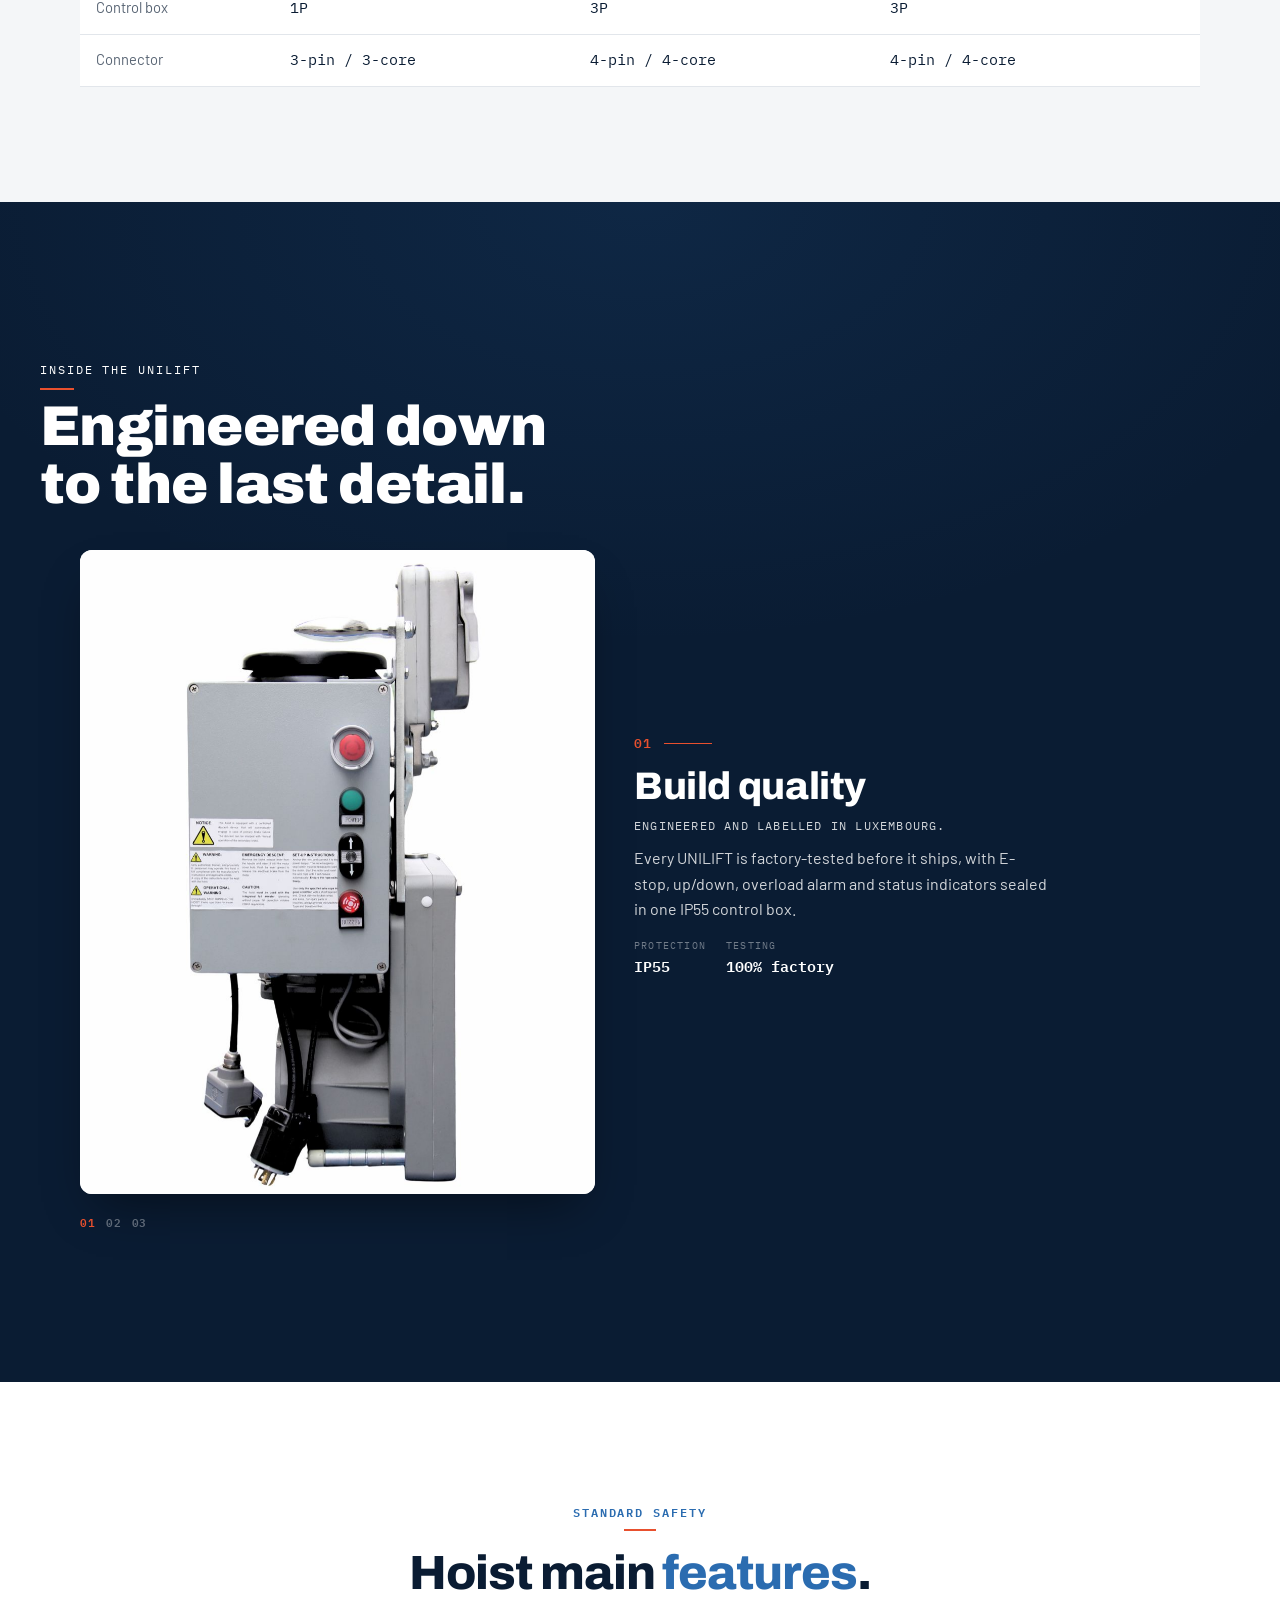
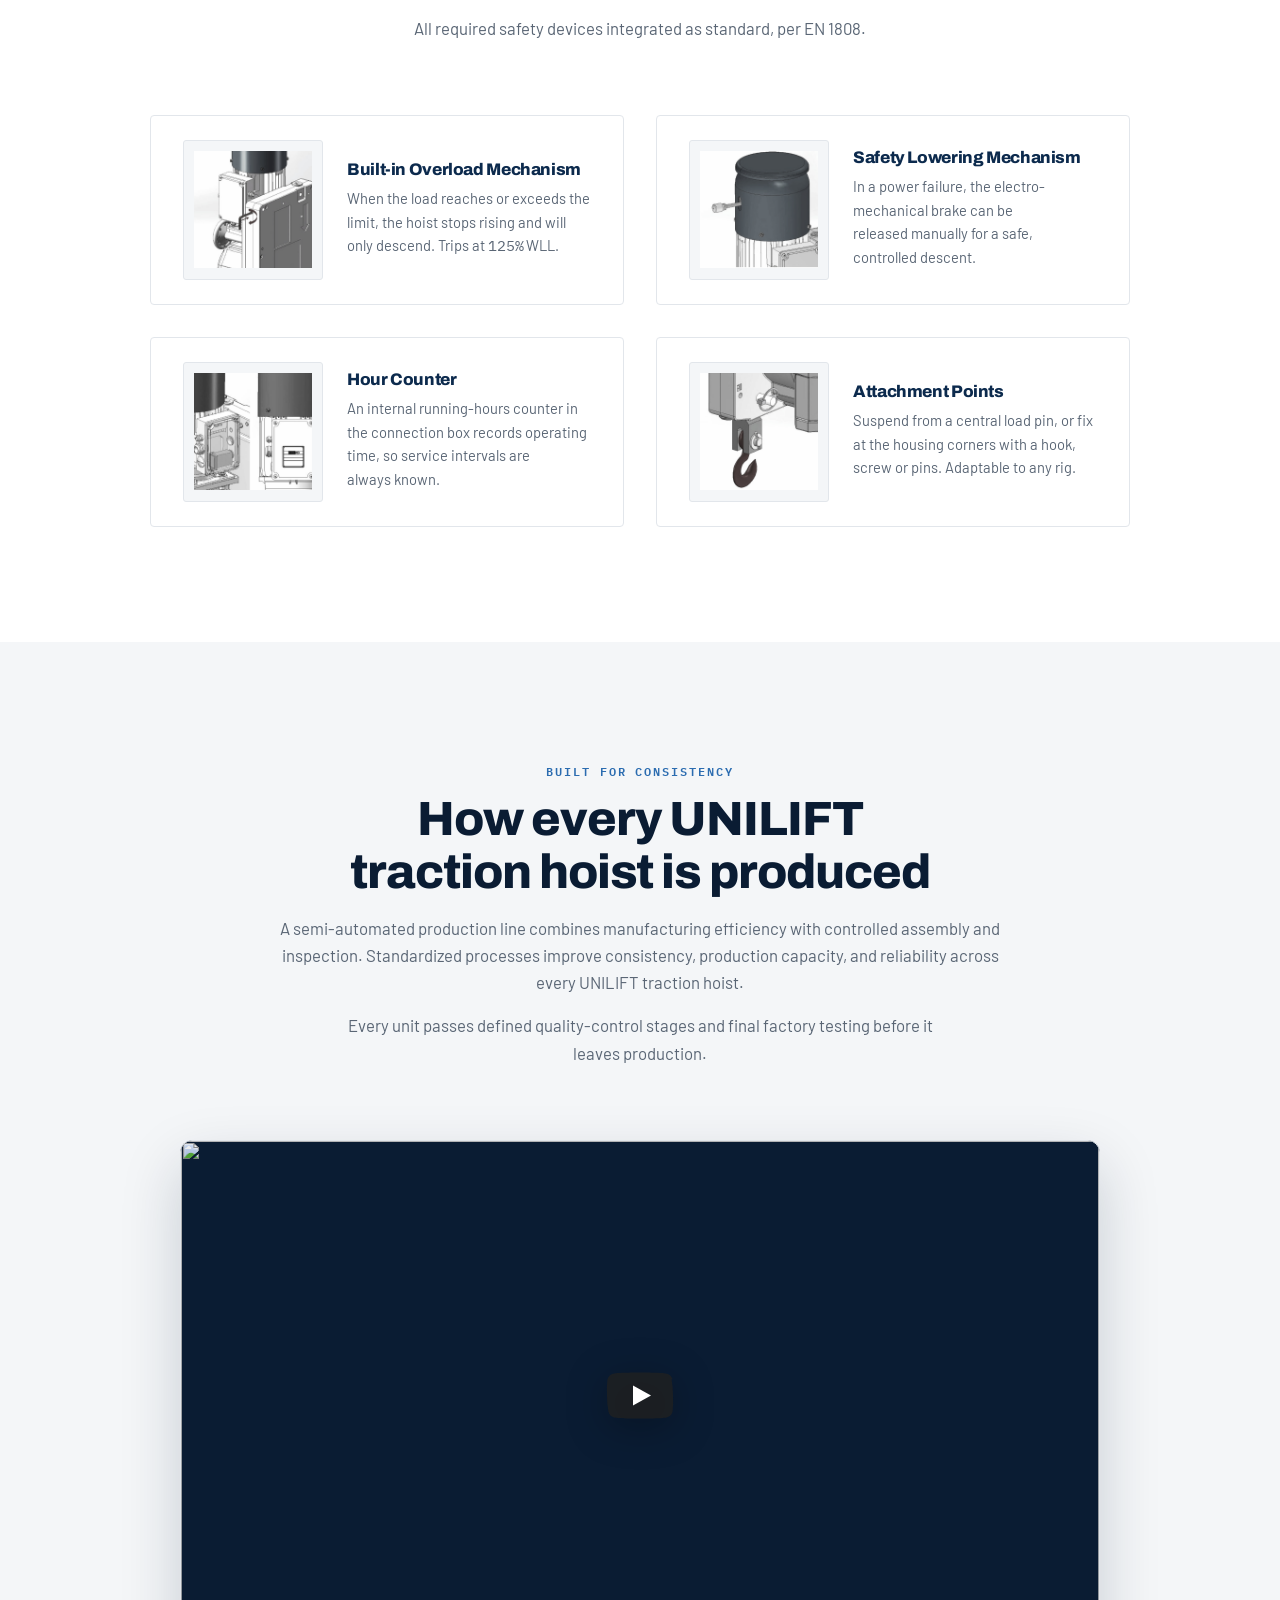
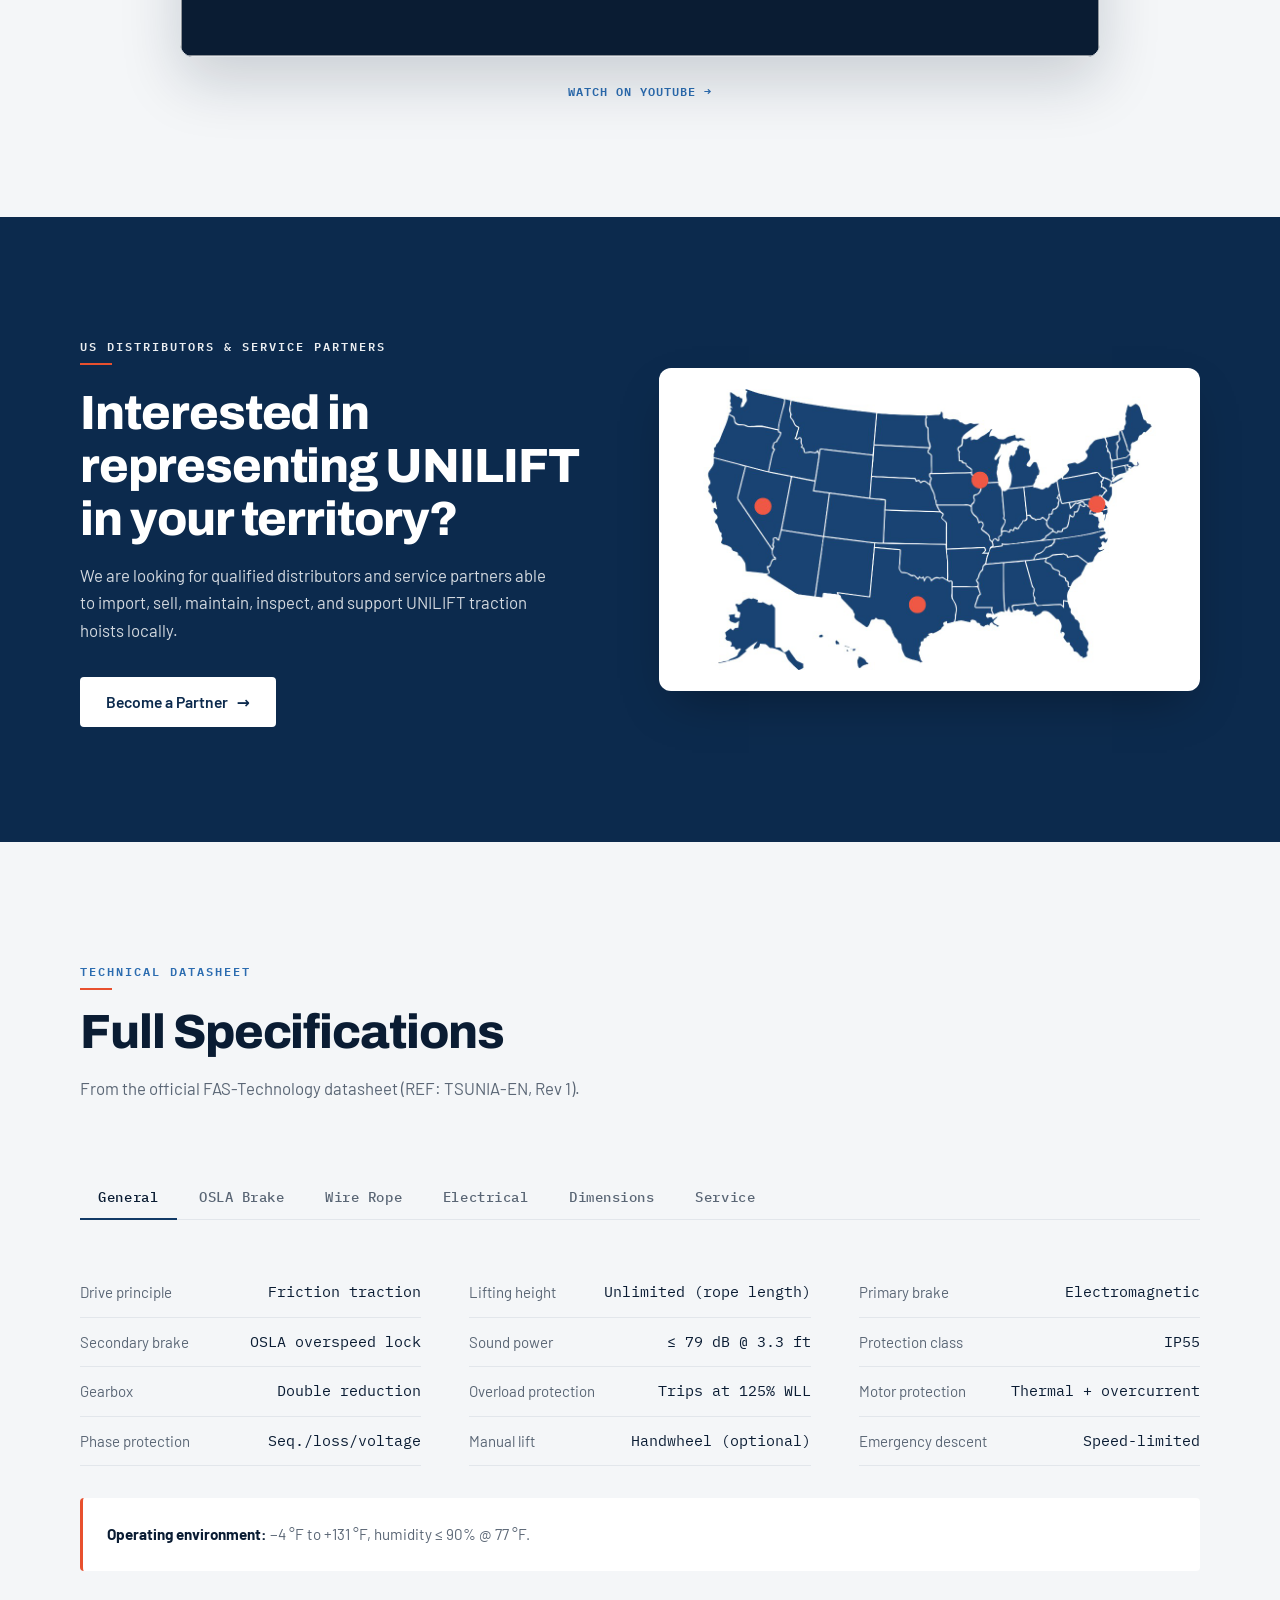
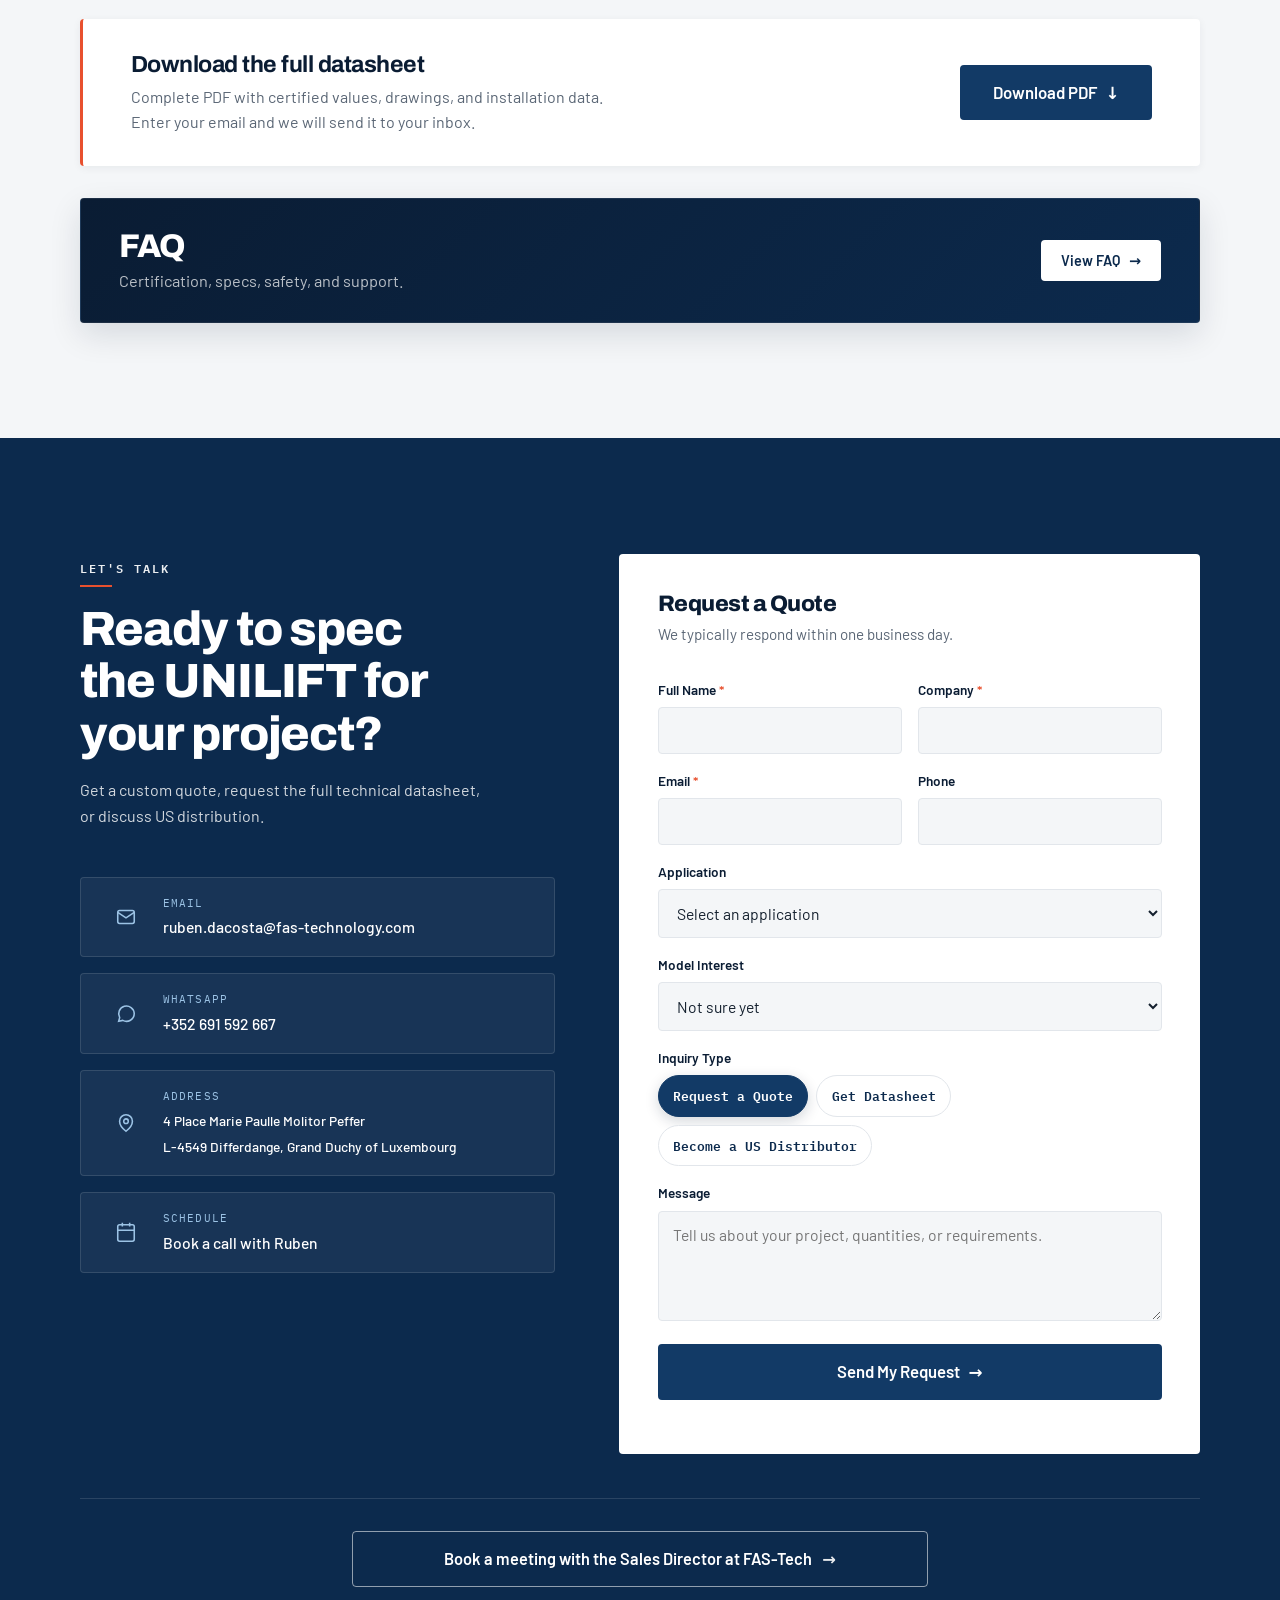
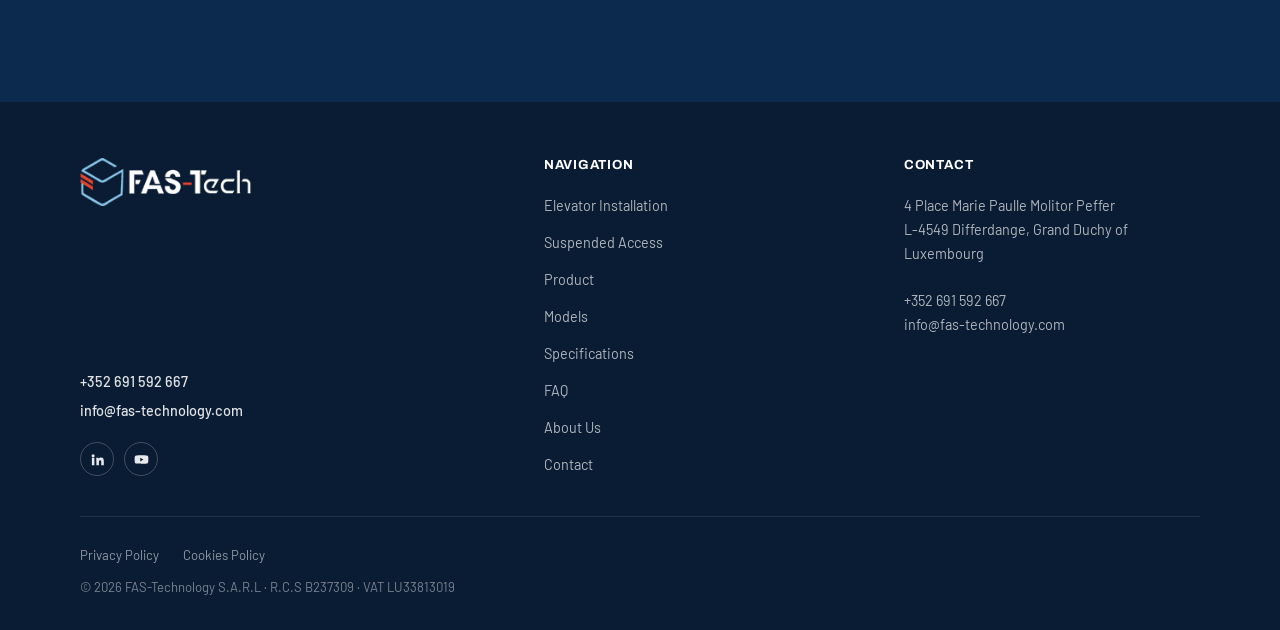
==== commit b066fef2: "Send quote requests to Ruben's inbox and show that address beside the form. Co-authored-by: Cursor <" ====
--- a/index.html
+++ b/index.html
@@ -1461,9 +1461,9 @@
           <p class="contact__intro" data-cms="contact-intro">Get a custom quote, request the full technical datasheet, or discuss US distribution.</p>
 
           <div class="contact__tiles">
-            <a href="mailto:info@fas-technology.com" class="contact__tile" data-cta="email-contact" data-cms="contact-email">
+            <a href="mailto:ruben.dacosta@fas-technology.com" class="contact__tile" data-cta="email-contact" data-cms="contact-email">
               <span class="contact__tile-icon" aria-hidden="true"><svg viewBox="0 0 24 24" fill="none" stroke="currentColor" stroke-width="1.7"><rect x="3" y="5" width="18" height="14" rx="2"/><path d="M3 7l9 6 9-6"/></svg></span>
-              <span><span class="contact__tile-label">Email</span><span class="contact__tile-value" data-cms-value>info@fas-technology.com</span></span>
+              <span><span class="contact__tile-label">Email</span><span class="contact__tile-value" data-cms-value>ruben.dacosta@fas-technology.com</span></span>
             </a>
             <a href="https://wa.me/352691592667" target="_blank" rel="noopener" class="contact__tile" data-cta="whatsapp-contact" data-cms="contact-whatsapp">
               <span class="contact__tile-icon" aria-hidden="true"><svg viewBox="0 0 24 24" fill="none" stroke="currentColor" stroke-width="1.7"><path d="M21 11.5a8.5 8.5 0 0 1-12.5 7.5L4 20l1.1-4A8.5 8.5 0 1 1 21 11.5z"/></svg></span>
--- a/css/styles.css
+++ b/css/styles.css
@@ -2005,7 +2005,9 @@
 .contact__tile-icon { width: 42px; height: 42px; flex-shrink: 0; display: grid; place-items: center; color: var(--sky); }
 .contact__tile-icon svg { width: 22px; height: 22px; }
 .contact__tile-label { display: block; font-family: var(--font-mono); font-size: 0.7rem; letter-spacing: 0.1em; text-transform: uppercase; color: var(--sky); margin-bottom: 0.15rem; }
-.contact__tile-value { color: var(--white); font-weight: 500; font-size: 0.98rem; }
+.contact__tile-value { color: var(--white); font-weight: 500; font-size: 0.98rem; overflow-wrap: anywhere; }
+.contact__mail { margin: 0.85rem 0 0; font-size: 1.02rem; }
+.contact__mail a { color: #fff; font-weight: 600; text-decoration: underline; text-underline-offset: 3px; }
 .contact__tile-value--sm { font-size: 0.86rem; line-height: 1.4; }
 .contact__tile--action {
   width: 100%;
